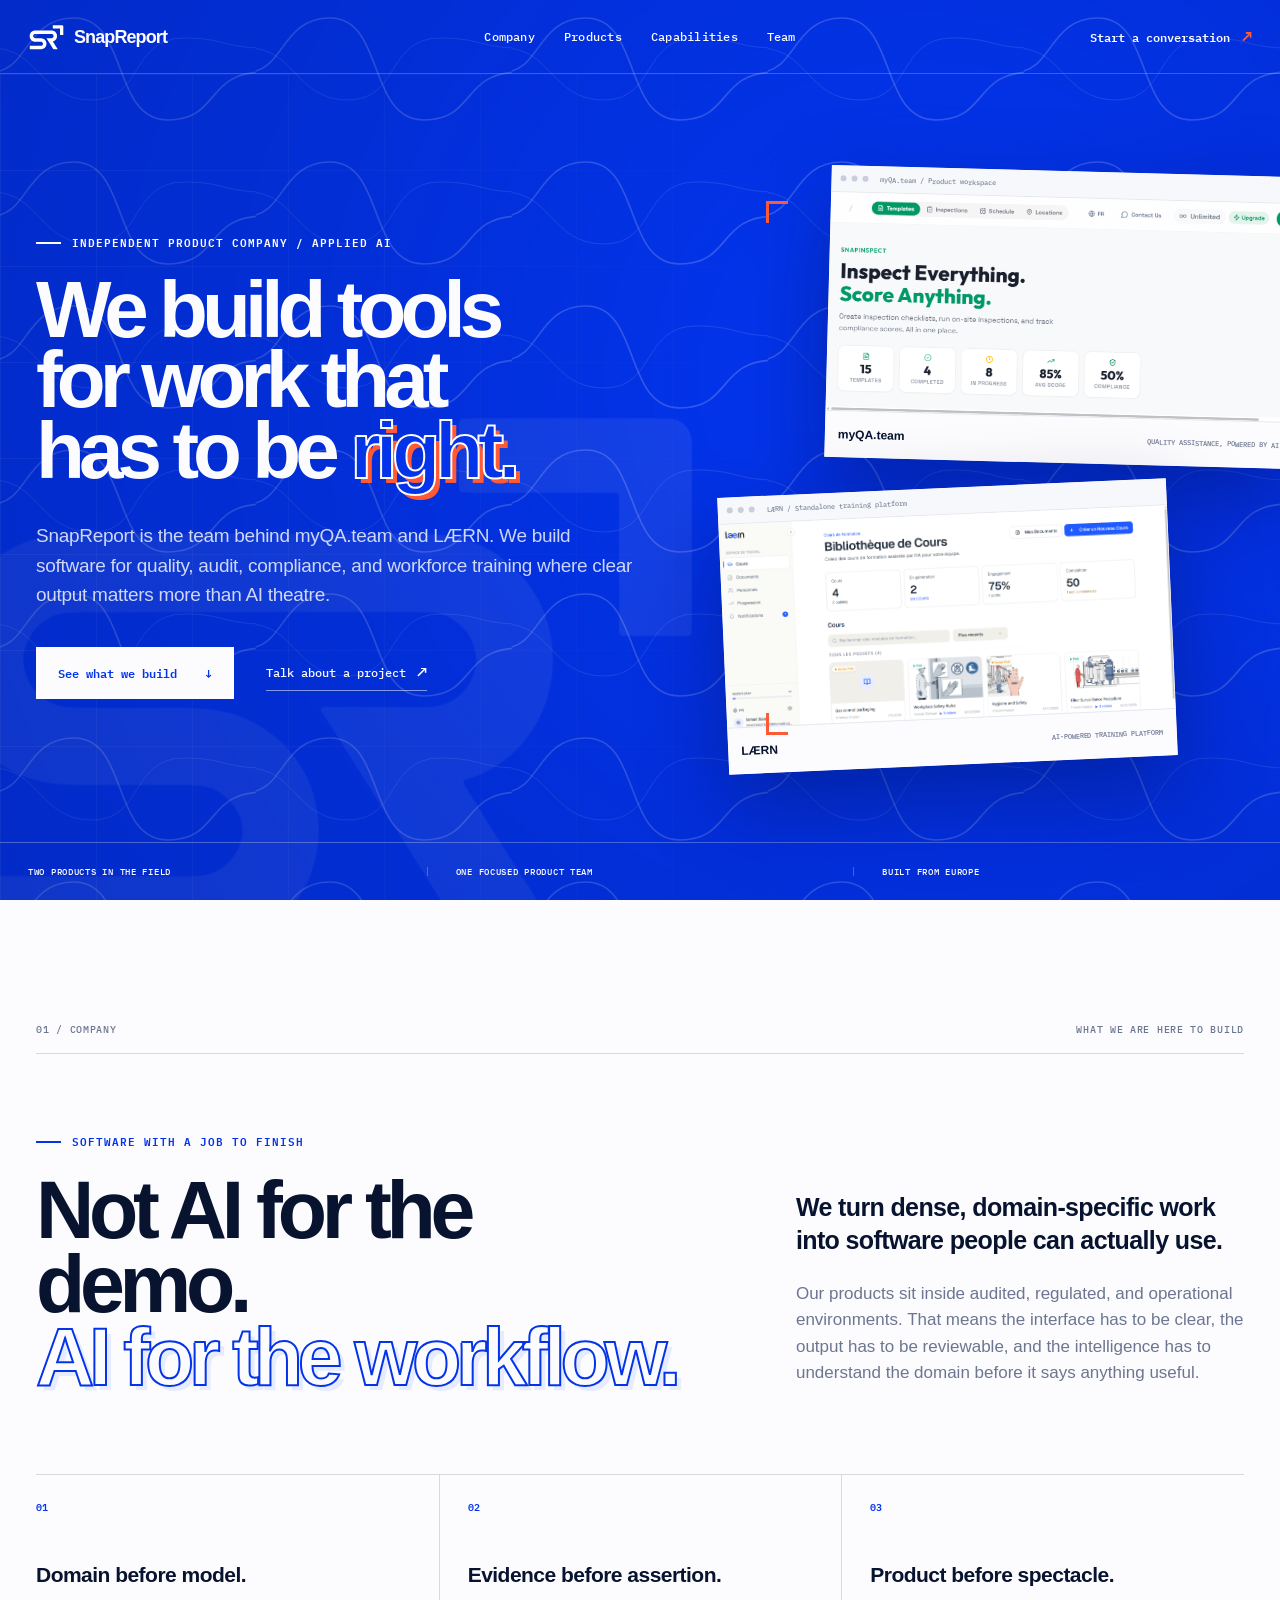
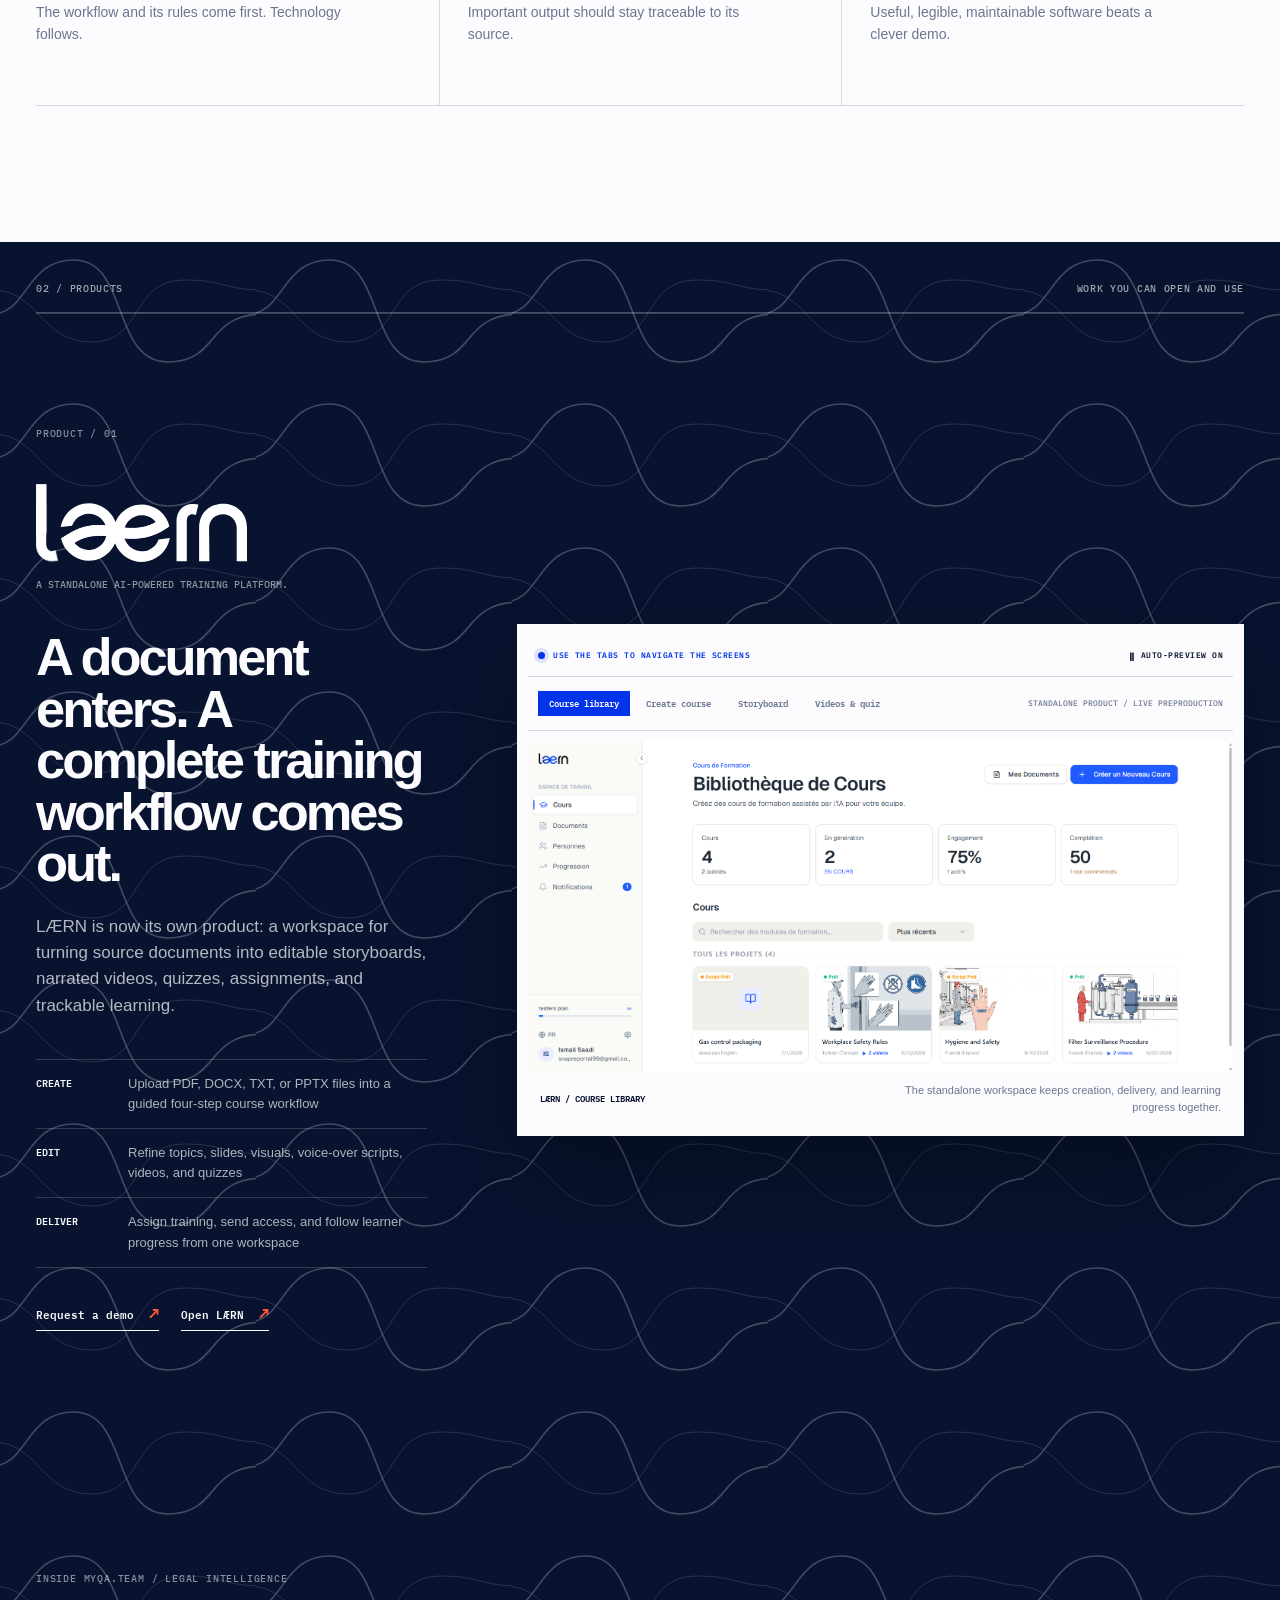
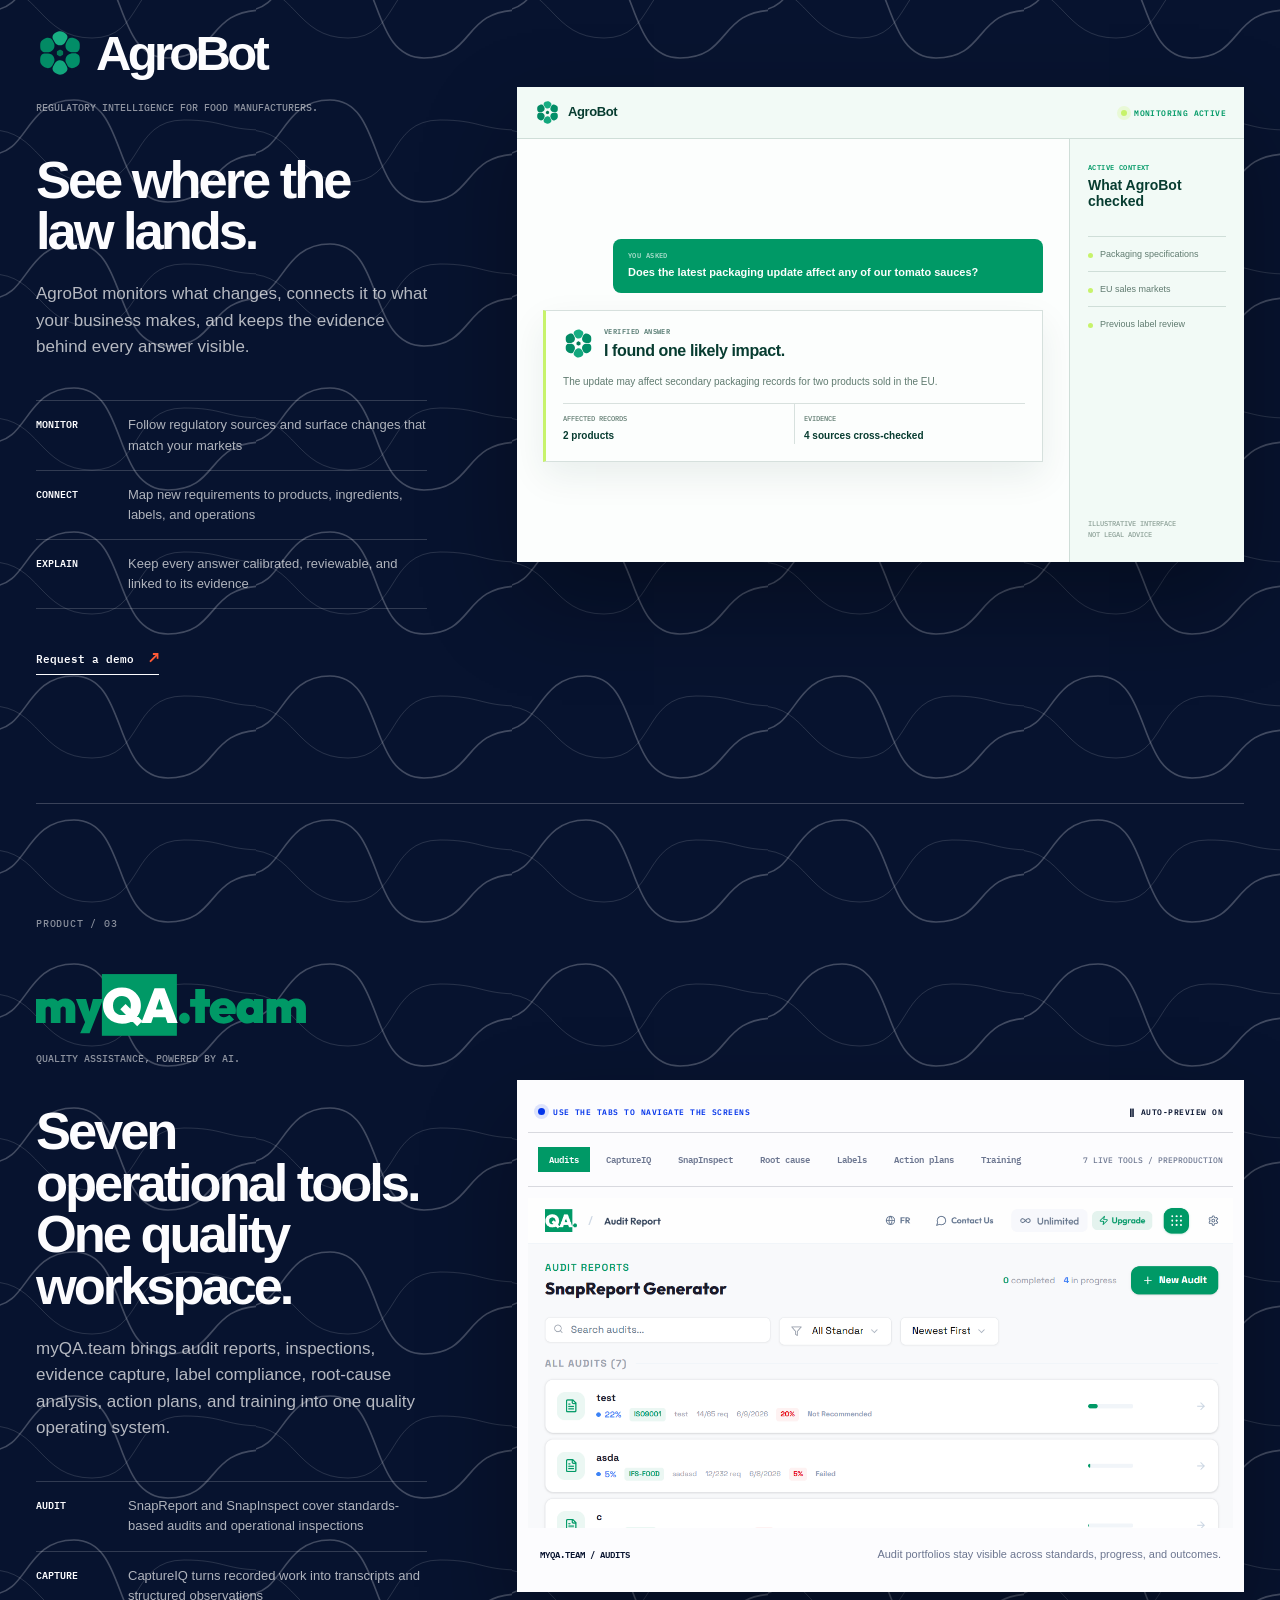
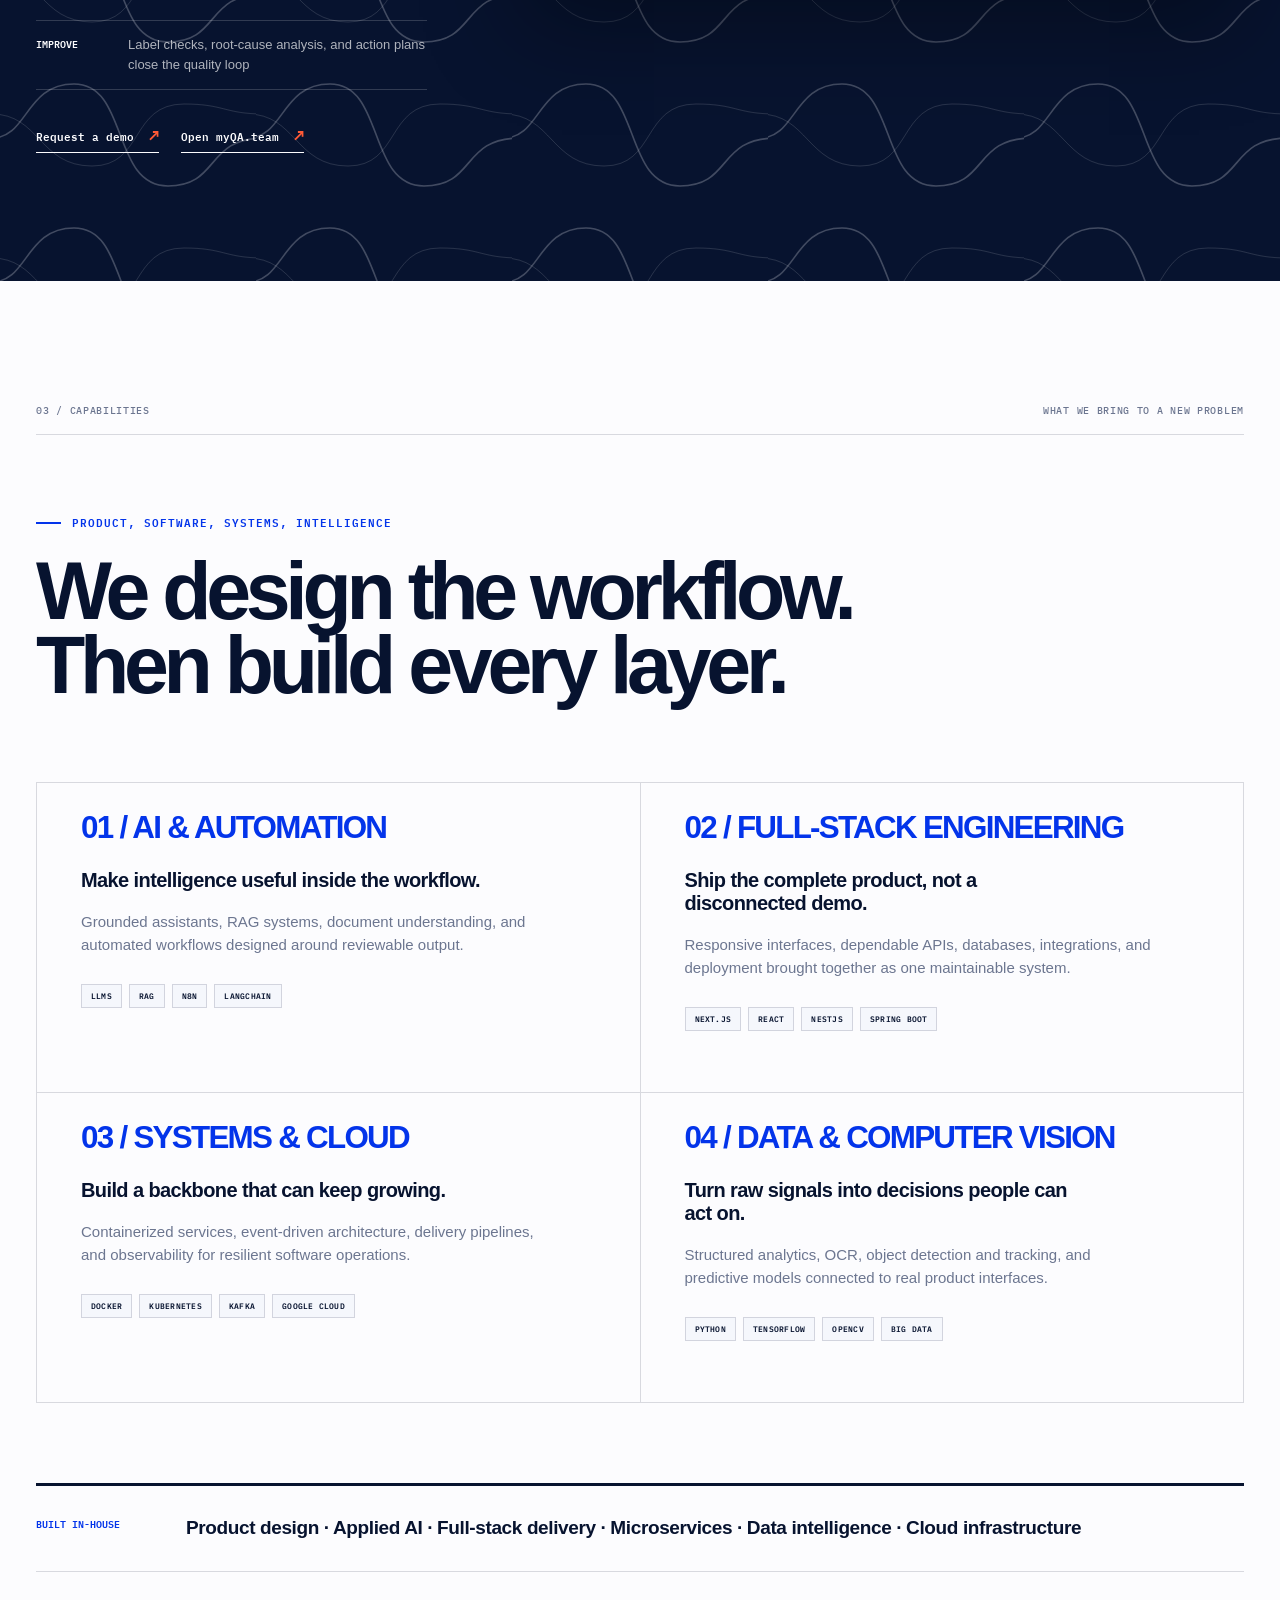
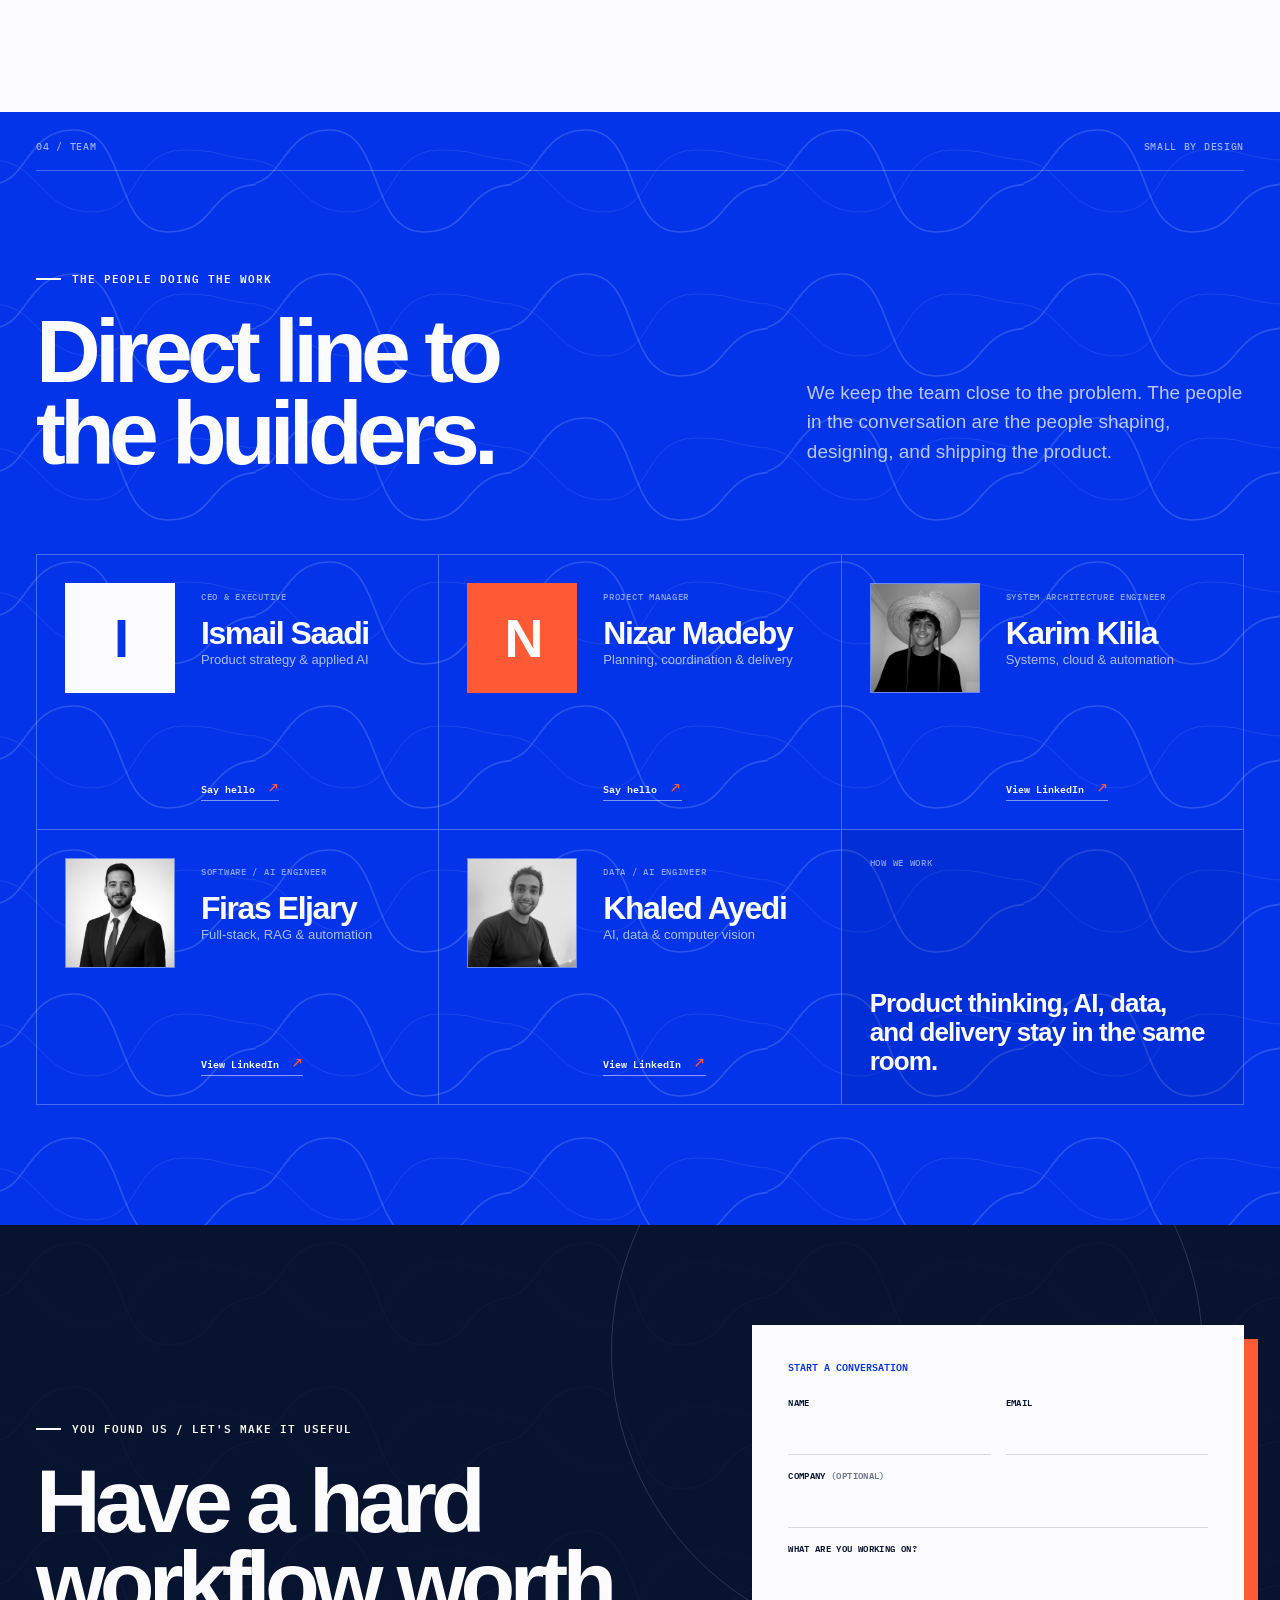
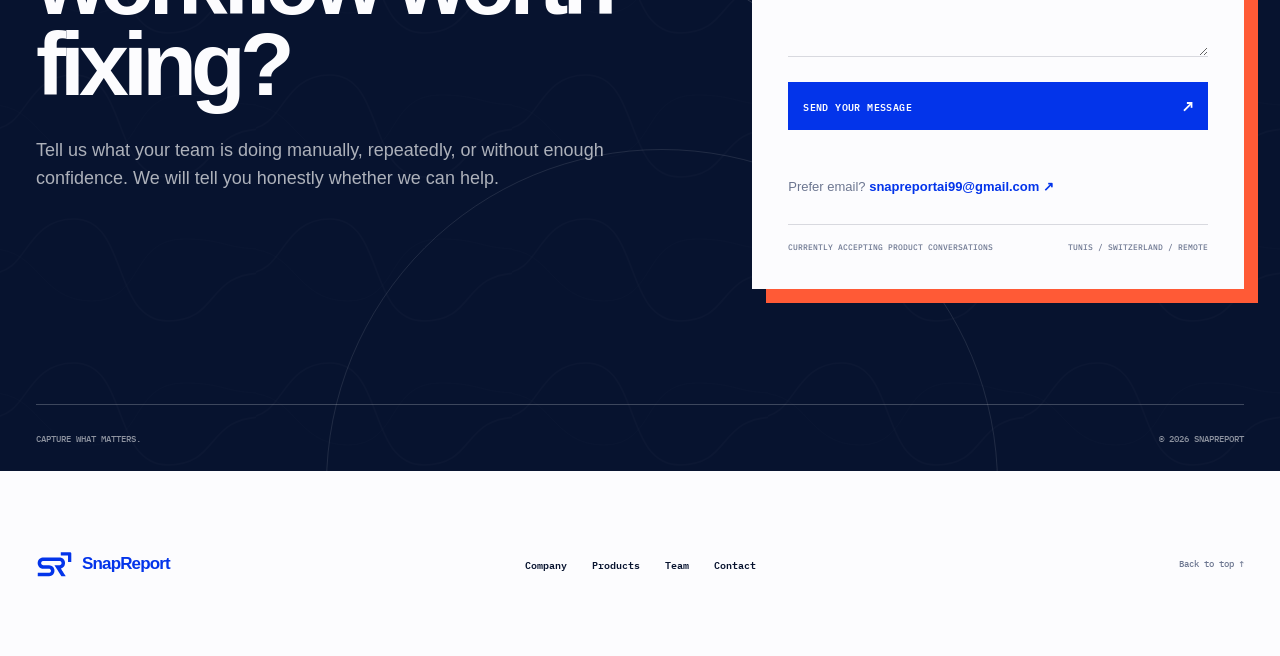
==== index.html @ 8367fa84 "Update AgroBot tagline for clarity on regulatory intelligence focus" ====
<!DOCTYPE html>
<html lang="en">
<head>
  <meta charset="UTF-8">
  <meta name="viewport" content="width=device-width, initial-scale=1.0">
  <meta name="theme-color" content="#0334EA">
  <title>SnapReport | Applied AI products, built for real work</title>
  <meta name="description" content="SnapReport is the product company behind myQA.team and LÆRN. We build applied AI software for quality, audit, compliance, and field training.">
  <link rel="icon" href="assets/snapreport-symbol-blue.svg?v=20260714-2" type="image/svg+xml">
  <link rel="preconnect" href="https://fonts.googleapis.com">
  <link rel="preconnect" href="https://fonts.gstatic.com" crossorigin>
  <link rel="preconnect" href="https://api.fontshare.com">
  <link href="https://fonts.googleapis.com/css2?family=IBM+Plex+Mono:wght@400;500;600&display=swap" rel="stylesheet">
  <link href="https://api.fontshare.com/v2/css?f[]=satoshi@400,500,700,900&display=swap" rel="stylesheet">
  <link rel="stylesheet" href="css/landing.css?v=20260714-3">
</head>
<body>
  <a class="skip-link" href="#main">Skip to content</a>
  <div class="page-progress" id="pageProgress" aria-hidden="true"></div>

  <svg class="svg-defs" aria-hidden="true">
    <defs>
      <filter id="to-snap-blue" color-interpolation-filters="sRGB">
        <feColorMatrix type="matrix" values="0 0 0 0 0.0118 0 0 0 0 0.2039 0 0 0 0 0.9176 0 0 0 1 0"/>
      </filter>
      <filter id="to-ink" color-interpolation-filters="sRGB">
        <feColorMatrix type="matrix" values="0 0 0 0 0.0275 0 0 0 0 0.0745 0 0 0 0 0.1843 0 0 0 1 0"/>
      </filter>
      <filter id="logo-white-transparent" color-interpolation-filters="sRGB">
        <feColorMatrix type="matrix" values="0 0 0 0 1 0 0 0 0 1 0 0 0 0 1 .5 .5 .5 0 -.7"/>
      </filter>
      <filter id="logo-blue-transparent" color-interpolation-filters="sRGB">
        <feColorMatrix type="matrix" values="0 0 0 0 .0118 0 0 0 0 .2039 0 0 0 0 .9176 .5 .5 .5 0 -.7"/>
      </filter>
    </defs>
  </svg>

  <header class="site-header" id="siteHeader">
    <a class="site-brand" href="#home" aria-label="SnapReport home">
      <img class="site-brand__mark" src="assets/snapreport-symbol-blue.svg?v=20260714-2" alt="" aria-hidden="true">
      <span class="site-brand__name">SnapReport</span>
    </a>

    <button class="menu-toggle" id="menuToggle" type="button" aria-controls="siteNav" aria-expanded="false">
      <span>Menu</span><i aria-hidden="true"></i>
    </button>

    <nav class="site-nav" id="siteNav" aria-label="Main navigation">
      <a href="#company">Company</a>
      <a href="#products">Products</a>
      <a href="#capabilities">Capabilities</a>
      <a href="#team">Team</a>
    </nav>

    <a class="header-contact" href="#contact">Start a conversation <span aria-hidden="true">↗</span></a>
  </header>

  <main id="main">
    <section class="hero" id="home">
      <div class="signal-current" aria-hidden="true"></div>
      <svg class="hero-watermark" viewBox="350 260 370 280" aria-hidden="true" focusable="false">
        <use href="Group.svg#compressed"></use>
      </svg>

      <div class="hero-copy">
        <p class="eyebrow eyebrow--reverse" data-reveal>Independent product company / Applied AI</p>
        <h1 data-reveal>We build tools for work that has to be <em>right.</em></h1>
        <p class="hero-lede" data-reveal>SnapReport is the team behind myQA.team and LÆRN. We build software for quality, audit, compliance, and workforce training where clear output matters more than AI theatre.</p>
        <div class="hero-actions" data-reveal>
          <a class="button button--light" href="#products">See what we build <span aria-hidden="true">↓</span></a>
          <a class="text-link" href="#contact">Talk about a project <span aria-hidden="true">↗</span></a>
        </div>
      </div>

      <div class="hero-products" data-reveal aria-label="SnapReport products">
        <figure class="hero-product hero-product--myqa">
          <div class="browser-bar"><span></span><span></span><span></span><small>myQA.team / Product workspace</small></div>
          <img src="assets/products/myqa-snapinspect-live.png" alt="myQA.team SnapInspect dashboard showing inspection templates, progress, scores, and compliance">
          <figcaption><strong>myQA.team</strong><span>Quality assistance, powered by AI</span></figcaption>
        </figure>
        <figure class="hero-product hero-product--laern">
          <div class="browser-bar"><span></span><span></span><span></span><small>LÆRN / Standalone training platform</small></div>
          <img src="assets/products/laern-library-live.png" alt="Standalone LÆRN course library showing AI-assisted training courses and progress indicators">
          <figcaption><strong>LÆRN</strong><span>AI-powered training platform</span></figcaption>
        </figure>
        <div class="capture-frame" aria-hidden="true"><i></i><i></i><i></i><i></i></div>
      </div>

      <div class="hero-foot">
        <span>Two products in the field</span>
        <span>One focused product team</span>
        <span>Built from Europe</span>
      </div>
    </section>

    <section class="company-section" id="company">
      <div class="section-index"><span>01 / Company</span><span>What we are here to build</span></div>
      <div class="company-statement">
        <p class="eyebrow" data-reveal>Software with a job to finish</p>
        <h2 data-reveal>Not AI for the demo.<br><em>AI for the workflow.</em></h2>
      </div>
      <div class="company-detail" data-reveal>
        <p class="company-lead">We turn dense, domain-specific work into software people can actually use.</p>
        <p>Our products sit inside audited, regulated, and operational environments. That means the interface has to be clear, the output has to be reviewable, and the intelligence has to understand the domain before it says anything useful.</p>
      </div>
      <div class="company-principles" data-reveal>
        <article><span>01</span><strong>Domain before model.</strong><p>The workflow and its rules come first. Technology follows.</p></article>
        <article><span>02</span><strong>Evidence before assertion.</strong><p>Important output should stay traceable to its source.</p></article>
        <article><span>03</span><strong>Product before spectacle.</strong><p>Useful, legible, maintainable software beats a clever demo.</p></article>
      </div>
    </section>

    <section class="products-section" id="products">
      <div class="section-index section-index--reverse"><span>02 / Products</span><span>Work you can open and use</span></div>

      <article class="product-case product-case--agrobot" id="agrobot">
        <div class="product-copy">
          <div class="product-number">Inside myQA.team / Legal intelligence</div>
          <div class="product-logo product-logo--agrobot" role="img" aria-label="AgroBot"><img src="assets/agrobot.svg?v=20260714-1" alt="" aria-hidden="true"><span>AgroBot</span></div>
          <p class="product-tagline">Regulatory intelligence for food manufacturers.</p>
          <h2>See where the law lands.</h2>
          <p class="product-description">AgroBot monitors what changes, connects it to what your business makes, and keeps the evidence behind every answer visible.</p>
          <ul class="product-facts">
            <li><span>Monitor</span>Follow regulatory sources and surface changes that match your markets</li>
            <li><span>Connect</span>Map new requirements to products, ingredients, labels, and operations</li>
            <li><span>Explain</span>Keep every answer calibrated, reviewable, and linked to its evidence</li>
          </ul>
          <a class="case-link case-link--demo" href="#contact" data-demo-product="AgroBot">Request a demo <span aria-hidden="true">↗</span></a>
        </div>

        <div class="product-gallery product-gallery--agrobot" data-reveal aria-label="AgroBot legal intelligence preview">
          <div class="agrobot-preview">
            <div class="agrobot-preview__bar"><span><img src="assets/agrobot.svg?v=20260714-1" alt="" aria-hidden="true">AgroBot</span><small><i aria-hidden="true"></i>Monitoring active</small></div>
            <div class="agrobot-preview__body">
              <div class="agrobot-preview__main">
                <div class="agrobot-preview__question"><span>You asked</span><strong>Does the latest packaging update affect any of our tomato sauces?</strong></div>
                <article class="agrobot-preview__answer">
                  <div><img src="assets/agrobot.svg?v=20260714-1" alt="" aria-hidden="true"><p><span>Verified answer</span><strong>I found one likely impact.</strong></p></div>
                  <p>The update may affect secondary packaging records for two products sold in the EU.</p>
                  <dl><div><dt>Affected records</dt><dd>2 products</dd></div><div><dt>Evidence</dt><dd>4 sources cross-checked</dd></div></dl>
                </article>
              </div>
              <aside class="agrobot-preview__context"><span>Active context</span><strong>What AgroBot checked</strong><ul><li>Packaging specifications</li><li>EU sales markets</li><li>Previous label review</li></ul><small>Illustrative interface<br>Not legal advice</small></aside>
            </div>
          </div>
        </div>
      </article>

      <article class="product-case product-case--myqa">
        <div class="product-copy">
          <div class="product-number">Product / 03</div>
          <img class="product-logo product-logo--myqa" src="logos/myqateam/logo-full.svg" alt="myQA.team">
          <p class="product-tagline">Quality assistance, powered by AI.</p>
          <h2>Seven operational tools. One quality workspace.</h2>
          <p class="product-description">myQA.team brings audit reports, inspections, evidence capture, label compliance, root-cause analysis, action plans, and training into one quality operating system.</p>
          <ul class="product-facts">
            <li><span>Audit</span>SnapReport and SnapInspect cover standards-based audits and operational inspections</li>
            <li><span>Capture</span>CaptureIQ turns recorded work into transcripts and structured observations</li>
            <li><span>Improve</span>Label checks, root-cause analysis, and action plans close the quality loop</li>
          </ul>
          <div class="case-actions"><a class="case-link case-link--demo" href="#contact" data-demo-product="myQA.team">Request a demo <span aria-hidden="true">↗</span></a><a class="case-link" href="https://myqateam.ai" target="_blank" rel="noreferrer">Open myQA.team <span aria-hidden="true">↗</span></a></div>
        </div>

        <div class="product-gallery" data-gallery="myqa" data-reveal>
          <div class="gallery-cue"><span title="Select any tab below to navigate between product screens."><i aria-hidden="true"></i>Use the tabs to navigate the screens</span><button class="gallery-autoplay" type="button" aria-pressed="true"><span aria-hidden="true">Ⅱ</span> Auto-preview on</button></div>
          <div class="gallery-toolbar">
            <div role="tablist" aria-label="myQA.team product screens">
              <button type="button" class="is-active" role="tab" aria-selected="true" data-screen="myqa-audits-live.png" data-alt="myQA.team SnapReport dashboard listing standards-based audits, completion, and outcomes">Audits</button>
              <button type="button" role="tab" aria-selected="false" data-screen="myqa-captureiq-live.png" data-alt="myQA.team CaptureIQ dashboard showing recorded sessions and extracted observations">CaptureIQ</button>
              <button type="button" role="tab" aria-selected="false" data-screen="myqa-snapinspect-live.png" data-alt="myQA.team SnapInspect dashboard showing inspection templates, progress, scores, and compliance">SnapInspect</button>
              <button type="button" role="tab" aria-selected="false" data-screen="myqa-corrective-live.png" data-alt="myQA.team corrective-action interface showing a completed root-cause analysis and immediate correction">Root cause</button>
              <button type="button" role="tab" aria-selected="false" data-screen="myqa-label-validator-live.png" data-alt="myQA.team Label Validator showing packaging evidence and regulatory compliance results">Labels</button>
              <button type="button" role="tab" aria-selected="false" data-screen="myqa-action-plan-live.png" data-alt="myQA.team action-plan dashboard showing open items, overdue actions, owners, and closures">Action plans</button>
              <button type="button" role="tab" aria-selected="false" data-screen="myqa-training-live.png" data-alt="myQA.team training dashboard showing courses, generation status, engagement, and completion">Training</button>
            </div>
            <span>7 LIVE TOOLS / PREPRODUCTION</span>
          </div>
          <figure>
            <img src="assets/products/myqa-audits-live.png" alt="myQA.team SnapReport dashboard listing standards-based audits, completion, and outcomes">
            <figcaption><span>myQA.team / Audits</span><span>Audit portfolios stay visible across standards, progress, and outcomes.</span></figcaption>
          </figure>
        </div>
      </article>

      <article class="product-case product-case--laern">
        <div class="product-copy">
          <div class="product-number">Product / 01</div>
          <img class="product-logo product-logo--laern" src="logos/laern/laern logo white.svg" alt="LÆRN">
          <p class="product-tagline">A standalone AI-powered training platform.</p>
          <h2>A document enters. A complete training workflow comes out.</h2>
          <p class="product-description">LÆRN is now its own product: a workspace for turning source documents into editable storyboards, narrated videos, quizzes, assignments, and trackable learning.</p>
          <ul class="product-facts">
            <li><span>Create</span>Upload PDF, DOCX, TXT, or PPTX files into a guided four-step course workflow</li>
            <li><span>Edit</span>Refine topics, slides, visuals, voice-over scripts, videos, and quizzes</li>
            <li><span>Deliver</span>Assign training, send access, and follow learner progress from one workspace</li>
          </ul>
          <div class="case-actions"><a class="case-link case-link--demo" href="#contact" data-demo-product="LÆRN">Request a demo <span aria-hidden="true">↗</span></a><a class="case-link" href="https://laern.eu" target="_blank" rel="noreferrer">Open LÆRN <span aria-hidden="true">↗</span></a></div>
        </div>

        <div class="product-gallery" data-gallery="laern" data-reveal>
          <div class="gallery-cue"><span title="Select any tab below to navigate between product screens."><i aria-hidden="true"></i>Use the tabs to navigate the screens</span><button class="gallery-autoplay" type="button" aria-pressed="true"><span aria-hidden="true">Ⅱ</span> Auto-preview on</button></div>
          <div class="gallery-toolbar">
            <div role="tablist" aria-label="LÆRN product screens">
              <button type="button" class="is-active" role="tab" aria-selected="true" data-screen="laern-library-live.png" data-alt="Standalone LÆRN course library with courses, generation status, engagement, and completion indicators">Course library</button>
              <button type="button" role="tab" aria-selected="false" data-screen="laern-create-live.png" data-alt="Standalone LÆRN new-course screen for uploading PDF, DOCX, TXT, or PPTX source documents">Create course</button>
              <button type="button" role="tab" aria-selected="false" data-screen="laern-storyboard-live.png" data-alt="Standalone LÆRN storyboard editor with slide list, editable visual, and voice-over script">Storyboard</button>
              <button type="button" role="tab" aria-selected="false" data-screen="laern-preview-live.png" data-alt="Standalone LÆRN course preview with generated training videos and quizzes">Videos &amp; quiz</button>
            </div>
            <span>STANDALONE PRODUCT / LIVE PREPRODUCTION</span>
          </div>
          <figure>
            <img src="assets/products/laern-library-live.png" alt="Standalone LÆRN course library with courses, generation status, engagement, and completion indicators">
            <figcaption><span>LÆRN / Course library</span><span>The standalone workspace keeps creation, delivery, and learning progress together.</span></figcaption>
          </figure>
        </div>
      </article>
    </section>

    <section class="capabilities-section" id="capabilities">
      <div class="section-index"><span>03 / Capabilities</span><span>What we bring to a new problem</span></div>
      <div class="capabilities-heading">
        <p class="eyebrow" data-reveal>Product, software, systems, intelligence</p>
        <h2 data-reveal>We design the workflow.<br>Then build every layer.</h2>
      </div>
      <div class="capability-grid">
        <article data-reveal>
          <span>01 / AI &amp; automation</span>
          <h3>Make intelligence useful inside the workflow.</h3>
          <p>Grounded assistants, RAG systems, document understanding, and automated workflows designed around reviewable output.</p>
          <ul class="capability-stack" aria-label="AI and automation technologies"><li>LLMs</li><li>RAG</li><li>n8n</li><li>LangChain</li></ul>
        </article>
        <article data-reveal>
          <span>02 / Full-stack engineering</span>
          <h3>Ship the complete product, not a disconnected demo.</h3>
          <p>Responsive interfaces, dependable APIs, databases, integrations, and deployment brought together as one maintainable system.</p>
          <ul class="capability-stack" aria-label="Full-stack technologies"><li>Next.js</li><li>React</li><li>NestJS</li><li>Spring Boot</li></ul>
        </article>
        <article data-reveal>
          <span>03 / Systems &amp; cloud</span>
          <h3>Build a backbone that can keep growing.</h3>
          <p>Containerized services, event-driven architecture, delivery pipelines, and observability for resilient software operations.</p>
          <ul class="capability-stack" aria-label="Systems and cloud technologies"><li>Docker</li><li>Kubernetes</li><li>Kafka</li><li>Google Cloud</li></ul>
        </article>
        <article data-reveal>
          <span>04 / Data &amp; computer vision</span>
          <h3>Turn raw signals into decisions people can act on.</h3>
          <p>Structured analytics, OCR, object detection and tracking, and predictive models connected to real product interfaces.</p>
          <ul class="capability-stack" aria-label="Data and computer vision technologies"><li>Python</li><li>TensorFlow</li><li>OpenCV</li><li>Big data</li></ul>
        </article>
      </div>
      <div class="capabilities-foot" data-reveal>
        <span>Built in-house</span>
        <p>Product design · Applied AI · Full-stack delivery · Microservices · Data intelligence · Cloud infrastructure</p>
      </div>
    </section>

    <section class="team-section" id="team">
      <div class="signal-current signal-current--team" aria-hidden="true"></div>
      <div class="section-index section-index--reverse"><span>04 / Team</span><span>Small by design</span></div>
      <div class="team-heading">
        <div><p class="eyebrow eyebrow--reverse" data-reveal>The people doing the work</p><h2 data-reveal>Direct line to<br>the builders.</h2></div>
        <p data-reveal>We keep the team close to the problem. The people in the conversation are the people shaping, designing, and shipping the product.</p>
      </div>
      <div class="team-grid">
        <article data-reveal>
          <div class="team-monogram">I</div>
          <div><span>CEO &amp; Executive</span><h3>Ismail Saadi</h3><p>Product strategy &amp; applied AI</p></div>
          <a href="mailto:snapreportai99@gmail.com?subject=Hello%20Ismail">Say hello <span aria-hidden="true">↗</span></a>
        </article>
        <article data-reveal>
          <div class="team-monogram team-monogram--orange">N</div>
          <div><span>Project Manager</span><h3>Nizar Madeby</h3><p>Planning, coordination &amp; delivery</p></div>
          <a href="mailto:snapreportai99@gmail.com?subject=Hello%20Nizar">Say hello <span aria-hidden="true">↗</span></a>
        </article>
        <article data-reveal>
          <img class="team-photo" src="assets/team/karim-klila.png" alt="Karim Klila" loading="lazy">
          <div><span>System Architecture Engineer</span><h3>Karim Klila</h3><p>Systems, cloud &amp; automation</p></div>
          <a href="https://www.linkedin.com/in/karim-klila-429713201/" target="_blank" rel="noreferrer">View LinkedIn <span aria-hidden="true">↗</span></a>
        </article>
        <article data-reveal>
          <img class="team-photo" src="assets/team/firas-eljary.png" alt="Firas Eljary" loading="lazy">
          <div><span>Software / AI Engineer</span><h3>Firas Eljary</h3><p>Full-stack, RAG &amp; automation</p></div>
          <a href="https://www.linkedin.com/in/firasjery/" target="_blank" rel="noreferrer">View LinkedIn <span aria-hidden="true">↗</span></a>
        </article>
        <article data-reveal>
          <img class="team-photo" src="assets/team/khaled-ayedi.png" alt="Khaled Ayedi" loading="lazy">
          <div><span>Data / AI Engineer</span><h3>Khaled Ayedi</h3><p>AI, data &amp; computer vision</p></div>
          <a href="https://www.linkedin.com/in/khaled-ayedi-2900181b6/" target="_blank" rel="noreferrer">View LinkedIn <span aria-hidden="true">↗</span></a>
        </article>
        <div class="team-note" data-reveal>
          <span>How we work</span>
          <p>Product thinking, AI, data, and delivery stay in the same room.</p>
        </div>
      </div>
    </section>

    <section class="contact-section" id="contact">
      <div class="signal-current signal-current--contact" aria-hidden="true"></div>
      <div class="contact-copy">
        <p class="eyebrow eyebrow--reverse" data-reveal>You found us / Let's make it useful</p>
        <h2 data-reveal>Have a hard workflow worth fixing?</h2>
        <p data-reveal>Tell us what your team is doing manually, repeatedly, or without enough confidence. We will tell you honestly whether we can help.</p>
      </div>
      <div class="contact-card" data-reveal>
        <span class="contact-card__eyebrow">Start a conversation</span>
        <form class="contact-form" id="contactForm">
          <div class="contact-form__row">
            <label>Name<input type="text" name="name" autocomplete="name" required></label>
            <label>Email<input type="email" name="email" autocomplete="email" required></label>
          </div>
          <label>Company <span>(optional)</span><input type="text" name="company" autocomplete="organization"></label>
          <label>What are you working on?<textarea name="message" rows="4" required></textarea></label>
          <button class="contact-form__submit" type="submit">Send your message <span aria-hidden="true">↗</span></button>
          <p class="contact-form__status" aria-live="polite"></p>
        </form>
        <p class="contact-email">Prefer email? <a href="mailto:snapreportai99@gmail.com">snapreportai99@gmail.com <span aria-hidden="true">↗</span></a></p>
        <div class="contact-card__meta"><span>Currently accepting product conversations</span><span>Tunis / Switzerland / Remote</span></div>
      </div>
      <footer class="contact-footer"><span>Capture what matters.</span><span>© 2026 SnapReport</span></footer>
    </section>
  </main>

  <footer class="site-footer">
    <a class="footer-brand" href="#home" aria-label="SnapReport home">
      <img class="site-brand__mark" src="assets/snapreport-symbol-blue.svg?v=20260714-2" alt="" aria-hidden="true">
      <span class="site-brand__name">SnapReport</span>
    </a>
    <nav aria-label="Footer navigation"><a href="#company">Company</a><a href="#products">Products</a><a href="#team">Team</a><a href="#contact">Contact</a></nav>
    <div><a href="#home">Back to top ↑</a></div>
  </footer>

  <script src="js/landing.js?v=20260714-2"></script>
</body>
</html>
---- css/landing.css ----
/* SnapReport company landing, independent from the identity standards page */
:root {
  --blue: #0334ea;
  --blue-deep: #0228bc;
  --ink: #07132f;
  --white: #fcfcfe;
  --mist: #e6ebff;
  --orange: #ff5a36;
  --green: #009966;
  --muted: #6c7690;
  --line: rgba(7, 19, 47, 0.15);
  --surface: #f5f7fc;
  --satoshi: "Satoshi", "Arial", sans-serif;
  --mono: "IBM Plex Mono", monospace;
  --page: min(1380px, calc(100vw - 72px));
  --ease: cubic-bezier(0.2, 0.75, 0.25, 1);
}

* { box-sizing: border-box; }

html {
  scroll-behavior: smooth;
  scroll-padding-top: 88px;
}

body {
  margin: 0;
  overflow-x: hidden;
  color: var(--ink);
  background: var(--white);
  font-family: var(--satoshi);
  font-size: 16px;
  line-height: 1.55;
  -webkit-font-smoothing: antialiased;
}

body.menu-open { overflow: hidden; }

::selection { color: var(--white); background: var(--orange); }

img, svg { display: block; max-width: 100%; }

a { color: inherit; text-decoration: none; }

button, a { -webkit-tap-highlight-color: transparent; }

button, input { font: inherit; }

button { color: inherit; }

:focus-visible { outline: 3px solid var(--orange); outline-offset: 4px; }

.skip-link {
  position: fixed;
  z-index: 1000;
  top: 12px;
  left: 12px;
  padding: 12px 16px;
  color: var(--white);
  background: var(--ink);
  font: 600 12px/1 var(--mono);
  transform: translateY(-150%);
  transition: transform 160ms ease;
}

.skip-link:focus { transform: translateY(0); }

.svg-defs {
  position: absolute;
  width: 0;
  height: 0;
  overflow: hidden;
}

.page-progress {
  position: fixed;
  z-index: 1001;
  top: 0;
  left: 0;
  width: 100%;
  height: 3px;
  pointer-events: none;
  background: var(--orange);
  transform: scaleX(0);
  transform-origin: 0 50%;
}

.site-header {
  position: fixed;
  z-index: 100;
  top: 0;
  left: 0;
  right: 0;
  height: 74px;
  display: grid;
  grid-template-columns: 1fr auto 1fr;
  align-items: center;
  padding: 0 28px;
  color: var(--white);
  border-bottom: 1px solid rgba(255, 255, 255, 0.22);
  transition: color 250ms ease, background 250ms ease, box-shadow 250ms ease, border-color 250ms ease;
}

.site-header.is-scrolled,
.site-header.menu-visible {
  color: var(--ink);
  background: rgba(252, 252, 254, 0.95);
  border-color: var(--line);
  box-shadow: 0 14px 36px rgba(7, 19, 47, 0.08);
  backdrop-filter: blur(16px);
}

.site-brand {
  width: max-content;
  display: inline-flex;
  align-items: center;
  gap: 9px;
}

.site-brand__mark { width: 37px; height: 28px; flex: 0 0 auto; object-fit: contain; filter: brightness(0) invert(1); }
.site-brand__name { font-size: 18px; font-weight: 900; line-height: 1; letter-spacing: -.05em; }
.site-header.is-scrolled .site-brand__mark,
.site-header.menu-visible .site-brand__mark,
.footer-brand .site-brand__mark { filter: none; }

.site-nav {
  display: flex;
  align-items: center;
  gap: 29px;
  font: 500 12px/1 var(--mono);
  letter-spacing: 0.02em;
}

.site-nav a,
.header-contact { transition: opacity 160ms ease; }
.site-nav a:hover,
.header-contact:hover { opacity: 0.58; }

.header-contact {
  justify-self: end;
  display: inline-flex;
  align-items: center;
  gap: 12px;
  font: 600 12px/1 var(--mono);
}

.header-contact span,
.site-footer a span { color: var(--orange); font-size: 17px; }

.menu-toggle {
  display: none;
  justify-self: end;
  align-items: center;
  gap: 12px;
  padding: 0;
  border: 0;
  background: transparent;
  font: 600 11px/1 var(--mono);
  text-transform: uppercase;
}

.menu-toggle i,
.menu-toggle i::before {
  display: block;
  width: 21px;
  height: 2px;
  content: "";
  background: currentColor;
  transition: transform 180ms ease;
}

.menu-toggle i::before { transform: translateY(6px); }
.menu-toggle[aria-expanded="true"] i { transform: translateY(3px) rotate(45deg); }
.menu-toggle[aria-expanded="true"] i::before { transform: rotate(-90deg); }

.hero {
  position: relative;
  min-height: 900px;
  height: 100svh;
  overflow: hidden;
  display: grid;
  grid-template-rows: 1fr auto;
  color: var(--white);
  background: var(--blue);
}

.signal-current {
  position: absolute;
  inset: 0;
  pointer-events: none;
  background-image: url("../assets/snapreport-signal-pattern.svg");
  background-size: 256px 144px;
  opacity: .82;
  animation: signal-current 24s linear infinite;
}

@keyframes signal-current { to { background-position: 256px 0; } }

.hero::before {
  position: absolute;
  inset: 74px 0 0;
  content: "";
  pointer-events: none;
  background-image: linear-gradient(rgba(255,255,255,.08) 1px, transparent 1px), linear-gradient(90deg, rgba(255,255,255,.08) 1px, transparent 1px);
  background-size: 96px 96px;
  mask-image: linear-gradient(to right, rgba(0,0,0,.85), transparent 67%);
}

.hero::after {
  position: absolute;
  z-index: 1;
  inset: 0;
  content: "";
  pointer-events: none;
  background: radial-gradient(circle at 72% 42%, transparent 0, transparent 17%, rgba(0, 22, 125, 0.18) 58%, rgba(0, 18, 101, 0.26) 100%);
}

.hero-watermark {
  position: absolute;
  z-index: 1;
  left: -7vw;
  bottom: -10%;
  width: clamp(520px, 64vw, 1100px);
  height: auto;
  overflow: visible;
  pointer-events: none;
  opacity: .075;
  user-select: none;
}

.hero-watermark use { filter: brightness(0) invert(1); }

.hero-copy {
  position: relative;
  z-index: 4;
  align-self: center;
  width: min(700px, 47vw);
  margin-left: max(36px, calc((100vw - 1380px) / 2));
  padding-top: 92px;
}

.eyebrow {
  margin: 0 0 26px;
  color: var(--blue);
  font: 600 11px/1.3 var(--mono);
  letter-spacing: .09em;
  text-transform: uppercase;
}

.eyebrow::before {
  display: inline-block;
  width: 25px;
  height: 2px;
  margin-right: 11px;
  content: "";
  vertical-align: 3px;
  background: currentColor;
}

.eyebrow--reverse { color: var(--white); }

.hero h1 {
  max-width: 720px;
  margin: 0;
  font-size: clamp(60px, 6.25vw, 108px);
  font-weight: 900;
  line-height: .88;
  letter-spacing: -.074em;
  text-wrap: balance;
}

.hero h1 em,
.company-statement h2 em {
  position: relative;
  color: var(--blue);
  font-style: normal;
  -webkit-text-stroke: 2px var(--white);
  text-shadow: 5px 5px 0 var(--orange);
}

.hero-lede {
  max-width: 635px;
  margin: 35px 0 0;
  color: rgba(255,255,255,.8);
  font-size: 19px;
  line-height: 1.55;
  letter-spacing: -.015em;
}

.hero-actions {
  display: flex;
  align-items: center;
  gap: 32px;
  margin-top: 38px;
}

.button {
  min-height: 52px;
  display: inline-flex;
  align-items: center;
  justify-content: center;
  gap: 28px;
  padding: 0 22px;
  font: 600 12px/1 var(--mono);
  transition: color 180ms ease, background 180ms ease, transform 180ms ease;
}

.button:hover { transform: translateY(-3px); }
.button--light { color: var(--blue); background: var(--white); }
.button--light:hover { color: var(--white); background: var(--orange); }

.text-link {
  display: inline-flex;
  gap: 11px;
  align-items: center;
  padding: 9px 0;
  border-bottom: 1px solid rgba(255,255,255,.5);
  font: 500 12px/1 var(--mono);
}

.text-link span { font-size: 17px; }

.hero-products {
  position: absolute;
  z-index: 3;
  top: 19%;
  right: -4.5vw;
  width: min(48vw, 830px);
  height: 66%;
}

.hero-product {
  position: absolute;
  margin: 0;
  overflow: hidden;
  color: var(--ink);
  background: var(--white);
  box-shadow: 0 32px 85px rgba(0, 14, 83, .42);
}

.hero-product img {
  width: 100%;
  height: 100%;
  object-fit: cover;
  object-position: top left;
}

.hero-product--myqa {
  z-index: 2;
  top: 0;
  right: 7%;
  width: 76%;
  aspect-ratio: 1.6;
  transform: rotate(1.5deg);
}

.hero-product--laern {
  z-index: 3;
  left: 0;
  bottom: 0;
  width: 73%;
  aspect-ratio: 1.62;
  transform: rotate(-2.5deg);
}

.browser-bar {
  height: 27px;
  display: flex;
  align-items: center;
  gap: 5px;
  padding: 0 9px;
  border-bottom: 1px solid #e5e8ef;
  background: #f7f8fb;
}

.browser-bar span {
  width: 6px;
  height: 6px;
  border-radius: 50%;
  background: #c9cfda;
}

.browser-bar small {
  margin-left: 7px;
  color: #7f899e;
  font: 500 7px/1 var(--mono);
}

.hero-product > img { height: calc(100% - 74px); }

.hero-product figcaption {
  position: absolute;
  left: 0;
  right: 0;
  bottom: 0;
  min-height: 47px;
  display: flex;
  align-items: center;
  justify-content: space-between;
  padding: 0 13px;
  border-top: 1px solid #e5e8ef;
  background: var(--white);
}

.hero-product figcaption strong { font-size: 12px; }
.hero-product figcaption span { color: var(--muted); font: 500 7px/1 var(--mono); text-transform: uppercase; }

.capture-frame {
  position: absolute;
  z-index: 5;
  inset: 5% 1% 5% 7%;
  pointer-events: none;
}

.capture-frame i {
  position: absolute;
  width: 22px;
  height: 22px;
  border-color: var(--orange);
  border-style: solid;
}

.capture-frame i:nth-child(1) { top: 0; left: 0; border-width: 3px 0 0 3px; }
.capture-frame i:nth-child(2) { top: 0; right: 0; border-width: 3px 3px 0 0; }
.capture-frame i:nth-child(3) { right: 0; bottom: 0; border-width: 0 3px 3px 0; }
.capture-frame i:nth-child(4) { bottom: 0; left: 0; border-width: 0 0 3px 3px; }

.hero-foot {
  position: relative;
  z-index: 4;
  height: 58px;
  display: grid;
  grid-template-columns: repeat(3, 1fr);
  align-items: center;
  border-top: 1px solid rgba(255,255,255,.25);
  font: 500 9px/1 var(--mono);
  letter-spacing: .08em;
  text-transform: uppercase;
}

.hero-foot span { padding-left: 28px; }
.hero-foot span + span { border-left: 1px solid rgba(255,255,255,.25); }

.section-index {
  grid-column: 1 / -1;
  display: flex;
  justify-content: space-between;
  padding-bottom: 18px;
  border-bottom: 1px solid var(--line);
  color: var(--muted);
  font: 500 10px/1 var(--mono);
  letter-spacing: .07em;
  text-transform: uppercase;
}

.section-index--reverse {
  color: rgba(255,255,255,.62);
  border-color: rgba(255,255,255,.25);
}

.company-section {
  width: var(--page);
  display: grid;
  grid-template-columns: minmax(0, 1.18fr) minmax(320px, .82fr);
  gap: 80px 9vw;
  margin: 0 auto;
  padding: 125px 0 136px;
}

.company-statement h2,
.capabilities-heading h2,
.team-heading h2,
.contact-copy h2 {
  margin: 0;
  font-size: clamp(54px, 6.3vw, 104px);
  font-weight: 900;
  line-height: .91;
  letter-spacing: -.065em;
}

.company-statement h2 em {
  color: var(--white);
  -webkit-text-stroke-color: var(--blue);
  text-shadow: 5px 5px 0 var(--mist);
}

.company-detail {
  align-self: end;
  max-width: 570px;
  padding-bottom: 8px;
}

.company-detail p { margin: 0; color: var(--muted); font-size: 17px; }
.company-detail .company-lead { margin-bottom: 25px; color: var(--ink); font-size: 25px; font-weight: 700; line-height: 1.3; letter-spacing: -.025em; }

.company-principles {
  grid-column: 1 / -1;
  display: grid;
  grid-template-columns: repeat(3, 1fr);
  border-top: 1px solid var(--line);
  border-bottom: 1px solid var(--line);
}

.company-principles article { min-height: 230px; padding: 26px 28px 30px 0; }
.company-principles article + article { padding-left: 28px; border-left: 1px solid var(--line); }
.company-principles span { display: block; margin-bottom: 48px; color: var(--blue); font: 600 10px/1 var(--mono); }
.company-principles strong { display: block; margin-bottom: 10px; font-size: 21px; letter-spacing: -.025em; }
.company-principles p { max-width: 310px; margin: 0; color: var(--muted); font-size: 14px; }

.products-section {
  overflow: hidden;
  display: flex;
  flex-direction: column;
  padding: 28px 0 0;
  color: var(--white);
  background-color: var(--ink);
  background-image: url("../assets/snapreport-signal-pattern.svg");
  background-size: 256px 144px;
  animation: signal-current 24s linear infinite;
}

.products-section > .section-index { width: var(--page); margin: 0 auto; padding-top: 14px; }
.products-section > .section-index { order: 0; }
.product-case--laern { order: 1; }
.product-case--agrobot { order: 2; }
.product-case--myqa { order: 3; }

.product-case {
  position: relative;
  width: var(--page);
  min-height: 880px;
  display: grid;
  grid-template-columns: minmax(320px, .7fr) minmax(0, 1.3fr);
  gap: 7vw;
  align-items: center;
  margin: 0 auto;
  padding: 115px 0 128px;
}

.product-case + .product-case { border-top: 1px solid rgba(255,255,255,.2); }

.product-case::before {
  display: none;
}

.product-case--laern::before { left: -30vw; right: auto; }

.product-copy { position: relative; z-index: 2; }

.product-number { margin-bottom: 45px; color: rgba(255,255,255,.52); font: 500 10px/1 var(--mono); letter-spacing: .08em; text-transform: uppercase; }

.product-logo {
  object-fit: contain;
  object-position: left center;
}

.product-logo--myqa {
  width: 270px;
  height: 62px;
}

.product-logo--laern {
  width: 220px;
  height: 78px;
}

.product-logo--agrobot {
  width: max-content;
  height: auto;
  display: inline-flex;
  align-items: center;
  gap: 12px;
  color: var(--white);
  font-size: 49px;
  font-weight: 900;
  line-height: .9;
  letter-spacing: -.075em;
}

.product-logo--agrobot img { width: 48px; height: 48px; }
.product-logo--agrobot span { color: var(--white); }

.product-tagline { margin: 16px 0 39px; color: rgba(255,255,255,.54); font: 500 10px/1.4 var(--mono); text-transform: uppercase; }

.product-copy h2 {
  max-width: 520px;
  margin: 0 0 25px;
  font-size: clamp(42px, 4.1vw, 68px);
  font-weight: 900;
  line-height: .98;
  letter-spacing: -.058em;
}

.product-description { max-width: 520px; margin: 0; color: rgba(255,255,255,.7); font-size: 17px; }

.product-facts { margin: 40px 0 37px; padding: 0; list-style: none; }
.product-facts li { display: grid; grid-template-columns: 76px 1fr; gap: 16px; padding: 14px 0; border-top: 1px solid rgba(255,255,255,.17); color: rgba(255,255,255,.68); font-size: 13px; }
.product-facts li:last-child { border-bottom: 1px solid rgba(255,255,255,.17); }
.product-facts span { color: var(--white); font: 600 10px/1.7 var(--mono); text-transform: uppercase; }

.case-actions { display: flex; flex-wrap: wrap; gap: 22px; }
.case-link { display: inline-flex; align-items: center; gap: 15px; padding-bottom: 8px; border-bottom: 1px solid currentColor; color: var(--white); font: 600 11px/1 var(--mono); transition: color 160ms ease, transform 160ms ease; }
.case-link span { color: var(--orange); font-size: 17px; }
.case-link:hover { color: var(--orange); transform: translateX(3px); }
.case-link:hover span { color: var(--white); }

.product-gallery {
  position: relative;
  z-index: 2;
  min-width: 0;
  padding: 11px;
  color: var(--ink);
  background: var(--white);
  box-shadow: 0 40px 90px rgba(0,0,0,.32);
  transform: rotate(.45deg);
}

.product-case--laern .product-gallery { transform: rotate(-.45deg); }

.gallery-cue { min-height: 42px; display: flex; align-items: center; justify-content: space-between; gap: 16px; padding: 0 10px; border-bottom: 1px solid var(--line); color: var(--blue); font: 600 8px/1 var(--mono); letter-spacing: .06em; text-transform: uppercase; }
.gallery-cue > span { display: inline-flex; align-items: center; gap: 8px; }
.gallery-cue > span i { width: 7px; height: 7px; display: block; border-radius: 50%; background: currentColor; box-shadow: 0 0 0 4px rgba(3,52,234,.12); animation: gallery-pulse 1.7s ease-in-out infinite; }
.gallery-autoplay { display: inline-flex; align-items: center; gap: 6px; padding: 6px 0; border: 0; color: var(--ink); background: transparent; cursor: pointer; font: inherit; letter-spacing: inherit; text-transform: inherit; }
.gallery-autoplay span { font-size: 11px; }
.gallery-autoplay:hover { color: var(--orange); }
.gallery-autoplay[aria-pressed="false"] { color: var(--muted); }
@keyframes gallery-pulse { 50% { transform: scale(.72); opacity: .45; } }

.gallery-toolbar {
  min-height: 54px;
  display: flex;
  align-items: center;
  justify-content: space-between;
  gap: 20px;
  padding: 0 10px;
  border-bottom: 1px solid var(--line);
}

.gallery-toolbar [role="tablist"] { display: flex; align-items: center; gap: 5px; }

.gallery-toolbar button {
  padding: 8px 11px;
  border: 0;
  color: var(--muted);
  background: transparent;
  cursor: pointer;
  font: 600 9px/1 var(--mono);
  transition: color 160ms ease, background 160ms ease;
}

.gallery-toolbar button:hover { color: var(--ink); }
.gallery-toolbar button.is-active { color: var(--white); background: var(--blue); }
.product-case--myqa .gallery-toolbar button.is-active { background: var(--green); }
.product-case--laern .gallery-toolbar button.is-active { background: var(--blue); }
.gallery-toolbar > span { flex: none; color: var(--muted); font: 500 8px/1 var(--mono); }

.product-gallery figure { margin: 11px 0 0; overflow: hidden; background: #eff2f8; }
.product-gallery figure img { width: 100%; aspect-ratio: 1.6; object-fit: cover; object-position: top center; transition: opacity 130ms ease, transform 450ms var(--ease); }
.product-case--myqa .product-gallery figure img { aspect-ratio: 1250 / 585; object-fit: contain; }
.product-case--laern .product-gallery figure img { aspect-ratio: 1853 / 868; object-fit: contain; }
.product-gallery.is-changing figure img { opacity: .22; transform: scale(.99); }
.product-gallery figcaption { min-height: 53px; display: flex; align-items: center; justify-content: space-between; gap: 25px; padding: 0 12px; background: var(--white); }
.product-gallery figcaption span:first-child { flex: none; color: var(--ink); font: 600 9px/1 var(--mono); text-transform: uppercase; }
.product-gallery figcaption span:last-child { max-width: 360px; color: var(--muted); font-size: 11px; text-align: right; }

.product-gallery--agrobot { padding: 0; overflow: hidden; background: #f2faf6; transform: rotate(-.35deg); }
.agrobot-preview { min-height: 475px; display: grid; grid-template-rows: 52px 1fr; overflow: hidden; color: #073c30; background: #fcfefd; }
.agrobot-preview__bar { display: flex; align-items: center; justify-content: space-between; gap: 20px; padding: 0 18px; border-bottom: 1px solid rgba(7,60,48,.15); background: #f2faf6; }
.agrobot-preview__bar > span { display: inline-flex; align-items: center; gap: 8px; font-size: 13px; font-weight: 900; letter-spacing: -.03em; }
.agrobot-preview__bar img { width: 25px; height: 25px; }
.agrobot-preview__bar small { display: inline-flex; align-items: center; gap: 7px; color: #009966; font: 600 8px/1 var(--mono); letter-spacing: .05em; text-transform: uppercase; }
.agrobot-preview__bar small i { width: 6px; height: 6px; border-radius: 50%; background: #c7f36b; box-shadow: 0 0 0 4px rgba(199,243,107,.22); }
.agrobot-preview__body { min-height: 0; display: grid; grid-template-columns: minmax(0,1fr) 175px; }
.agrobot-preview__main { min-width: 0; display: grid; align-content: center; gap: 17px; padding: 26px; }
.agrobot-preview__question { margin-left: 14%; padding: 13px 15px; border-radius: 8px 8px 2px 8px; color: #fcfefd; background: #009966; }
.agrobot-preview__question span,
.agrobot-preview__answer span,
.agrobot-preview__context > span { display: block; margin-bottom: 6px; opacity: .67; font: 600 7px/1 var(--mono); letter-spacing: .06em; text-transform: uppercase; }
.agrobot-preview__question strong { display: block; font-size: 11px; line-height: 1.35; letter-spacing: 0; }
.agrobot-preview__answer { padding: 17px; border: 1px solid rgba(7,60,48,.15); border-left: 3px solid #c7f36b; background: #fcfefd; box-shadow: 0 14px 34px rgba(7,60,48,.08); }
.agrobot-preview__answer > div:first-child { display: flex; align-items: center; gap: 10px; }
.agrobot-preview__answer img { width: 31px; height: 31px; flex: none; }
.agrobot-preview__answer p { margin: 0; }
.agrobot-preview__answer > div p { display: grid; gap: 1px; }
.agrobot-preview__answer > div strong { font-size: 16px; line-height: 1.1; letter-spacing: -.025em; }
.agrobot-preview__answer > p { margin: 14px 0; color: #607b70; font-size: 10px; line-height: 1.5; }
.agrobot-preview__answer dl { display: grid; grid-template-columns: 1fr 1fr; margin: 0; border-top: 1px solid rgba(7,60,48,.15); }
.agrobot-preview__answer dl div { min-width: 0; padding: 11px 9px 0 0; }
.agrobot-preview__answer dl div + div { padding-left: 9px; border-left: 1px solid rgba(7,60,48,.15); }
.agrobot-preview__answer dt { color: #607b70; font: 500 7px/1.2 var(--mono); text-transform: uppercase; }
.agrobot-preview__answer dd { margin: 5px 0 0; font-size: 10px; font-weight: 700; }
.agrobot-preview__context { position: relative; padding: 25px 18px; border-left: 1px solid rgba(7,60,48,.15); background: #f2faf6; }
.agrobot-preview__context > span { color: #009966; opacity: 1; }
.agrobot-preview__context > strong { display: block; font-size: 14px; line-height: 1.15; }
.agrobot-preview__context ul { margin: 27px 0 0; padding: 0; list-style: none; }
.agrobot-preview__context li { position: relative; padding: 11px 0 11px 12px; border-top: 1px solid rgba(7,60,48,.15); color: #607b70; font-size: 9px; line-height: 1.35; }
.agrobot-preview__context li::before { position: absolute; top: 16px; left: 0; width: 5px; height: 5px; border-radius: 50%; content: ""; background: #c7f36b; }
.agrobot-preview__context > small { position: absolute; right: 18px; bottom: 22px; left: 18px; color: #8ca097; font: 500 7px/1.5 var(--mono); text-transform: uppercase; }

.capabilities-section {
  width: var(--page);
  display: grid;
  grid-template-columns: .8fr 1.2fr;
  gap: 80px 9vw;
  margin: 0 auto;
  padding: 125px 0 140px;
}

.capabilities-heading { grid-column: 1 / -1; }
.capabilities-heading h2 { max-width: 1050px; }

.capability-grid {
  grid-column: 1 / -1;
  display: grid;
  grid-template-columns: repeat(2, 1fr);
  border-top: 1px solid var(--line);
  border-left: 1px solid var(--line);
}

.capability-grid article { min-height: 310px; padding: 30px 44px 40px; border-right: 1px solid var(--line); border-bottom: 1px solid var(--line); }
.capability-grid span { display: block; color: var(--blue); font: 900 clamp(25px, 2.45vw, 38px)/.94 var(--satoshi); letter-spacing: -.055em; text-transform: uppercase; }
.capability-grid h3 { max-width: 410px; margin: 26px 0 18px; font-size: 20px; line-height: 1.15; letter-spacing: -.03em; }
.capability-grid p { max-width: 470px; margin: 0; color: var(--muted); font-size: 15px; }

.capability-stack {
  display: flex;
  flex-wrap: wrap;
  gap: 7px;
  margin: 28px 0 0;
  padding: 0;
  list-style: none;
}

.capability-stack li {
  padding: 7px 9px;
  color: var(--ink);
  border: 1px solid var(--line);
  background: var(--surface);
  font: 600 8px/1 var(--mono);
  letter-spacing: .03em;
  text-transform: uppercase;
}

.capabilities-foot {
  grid-column: 1 / -1;
  display: grid;
  grid-template-columns: 150px 1fr;
  align-items: start;
  padding: 29px 0;
  border-top: 3px solid var(--ink);
  border-bottom: 1px solid var(--line);
}

.capabilities-foot > span { color: var(--blue); font: 600 10px/1.6 var(--mono); text-transform: uppercase; }
.capabilities-foot p { margin: 0; font-size: 19px; font-weight: 700; line-height: 1.4; letter-spacing: -.02em; }

.team-section {
  position: relative;
  overflow: hidden;
  padding: 30px max(36px, calc((100vw - 1380px) / 2)) 120px;
  color: var(--white);
  background: var(--blue);
}

.team-section .signal-current { opacity: .68; }
.team-section > *:not(.signal-current) { position: relative; z-index: 2; }

.team-heading {
  display: grid;
  grid-template-columns: 1fr .68fr;
  gap: 10vw;
  align-items: end;
  margin: 100px 0 80px;
}

.team-heading h2 { font-size: clamp(62px, 7vw, 116px); }
.team-heading > p { max-width: 520px; margin: 0 0 8px; color: rgba(255,255,255,.73); font-size: 19px; }

.team-grid {
  display: grid;
  grid-template-columns: repeat(3, 1fr);
  border-top: 1px solid rgba(255,255,255,.28);
  border-left: 1px solid rgba(255,255,255,.28);
}

.team-grid article,
.team-note { min-height: 275px; padding: 28px; border-right: 1px solid rgba(255,255,255,.28); border-bottom: 1px solid rgba(255,255,255,.28); }

.team-grid article { display: grid; grid-template-columns: 110px 1fr; grid-template-rows: 1fr auto; gap: 0 26px; }

.team-monogram {
  grid-row: 1 / 3;
  width: 110px;
  height: 110px;
  display: grid;
  place-items: center;
  color: var(--blue);
  background: var(--white);
  font-size: 54px;
  font-weight: 900;
  line-height: 1;
  letter-spacing: -.06em;
}

.team-monogram--orange { color: var(--white); background: var(--orange); }

.team-photo {
  grid-row: 1 / 3;
  width: 110px;
  height: 110px;
  object-fit: cover;
  object-position: 50% 35%;
  border: 1px solid rgba(255,255,255,.42);
  filter: grayscale(1) contrast(1.06);
  transition: filter 240ms ease;
}

.team-grid article:hover .team-photo { filter: grayscale(0) contrast(1); }
.team-grid article span,
.team-note span { color: rgba(255,255,255,.55); font: 500 9px/1 var(--mono); letter-spacing: .08em; text-transform: uppercase; }
.team-grid h3 { margin: 9px 0 1px; font-size: 32px; line-height: 1; letter-spacing: -.045em; }
.team-grid article p { margin: 0; color: rgba(255,255,255,.67); font-size: 13px; }
.team-grid article a { align-self: end; width: max-content; padding-bottom: 5px; border-bottom: 1px solid rgba(255,255,255,.5); font: 600 10px/1 var(--mono); }
.team-grid article a span { margin-left: 8px; color: var(--orange); font-size: 15px; }

.team-note { min-height: 180px; display: flex; flex-direction: column; justify-content: space-between; background: rgba(0,20,120,.17); }
.team-note p { max-width: 600px; margin: 0; font-size: 26px; font-weight: 700; line-height: 1.12; letter-spacing: -.035em; }

.contact-section {
  position: relative;
  min-height: 710px;
  overflow: hidden;
  display: grid;
  grid-template-columns: 1.1fr .9fr;
  grid-template-rows: 1fr auto;
  gap: 9vw;
  align-items: center;
  padding: 100px max(36px, calc((100vw - 1380px) / 2)) 0;
  color: var(--white);
  background: var(--ink);
}

.signal-current--contact { opacity: .08; }
.contact-section::before { position: absolute; top: -170px; right: 6vw; width: 590px; height: 590px; content: ""; border: 1px solid rgba(255,255,255,.15); border-radius: 50%; }
.contact-section::after { position: absolute; right: 22vw; bottom: -350px; width: 670px; height: 670px; content: ""; border: 1px solid rgba(255,255,255,.1); border-radius: 50%; }
.contact-section > *:not(.signal-current) { position: relative; z-index: 2; }

.contact-copy h2 { max-width: 760px; font-size: clamp(58px, 7vw, 118px); }
.contact-copy > p:last-child { max-width: 570px; margin: 31px 0 0; color: rgba(255,255,255,.67); font-size: 18px; }

.contact-card { align-self: center; padding: 36px; color: var(--ink); background: var(--white); box-shadow: 14px 14px 0 var(--orange); transform: rotate(1deg); }
.contact-card__eyebrow { display: block; color: var(--blue); font: 600 10px/1 var(--mono); text-transform: uppercase; }
.contact-form { margin-top: 27px; }
.contact-form label { display: block; margin-top: 16px; color: var(--ink); font: 600 9px/1 var(--mono); letter-spacing: .04em; text-transform: uppercase; }
.contact-form label span { color: var(--muted); }
.contact-form__row { display: grid; grid-template-columns: 1fr 1fr; gap: 15px; }
.contact-form__row label { margin-top: 0; }
.contact-form input,
.contact-form textarea { width: 100%; margin-top: 8px; padding: 10px 0; border: 0; border-bottom: 1px solid var(--line); border-radius: 0; outline: 0; color: var(--ink); background: transparent; font: 500 14px/1.35 var(--satoshi); transition: border-color 160ms ease; }
.contact-form textarea { min-height: 82px; resize: vertical; }
.contact-form input:focus,
.contact-form textarea:focus { border-color: var(--blue); }
.contact-form__submit { width: 100%; min-height: 48px; display: flex; align-items: center; justify-content: space-between; margin-top: 24px; padding: 0 15px; border: 0; color: var(--white); background: var(--blue); cursor: pointer; font: 600 10px/1 var(--mono); letter-spacing: .04em; text-transform: uppercase; transition: background 160ms ease, transform 160ms ease; }
.contact-form__submit:hover { background: var(--ink); transform: translateY(-2px); }
.contact-form__submit span { color: var(--white); font-size: 17px; }
.contact-form__status { min-height: 16px; margin: 9px 0 0; color: var(--muted); font: 500 9px/1.4 var(--mono); }
.contact-email { margin: 22px 0 0; color: var(--muted); font-size: 13px; }
.contact-email a { color: var(--blue); font-weight: 700; }
.contact-email a:hover { color: var(--orange); }
.contact-card__meta { display: flex; justify-content: space-between; gap: 20px; margin-top: 26px; padding-top: 17px; border-top: 1px solid var(--line); color: var(--muted); font: 500 8px/1.4 var(--mono); text-transform: uppercase; }

.contact-footer { grid-column: 1 / -1; min-height: 67px; display: flex; align-items: center; justify-content: space-between; border-top: 1px solid rgba(255,255,255,.22); color: rgba(255,255,255,.54); font: 500 9px/1 var(--mono); text-transform: uppercase; }

.site-footer {
  min-height: 185px;
  display: grid;
  grid-template-columns: 1fr auto 1fr;
  align-items: center;
  gap: 60px;
  padding: 38px max(36px, calc((100vw - 1380px) / 2));
  background: var(--white);
}

.footer-brand { display: inline-flex; align-items: center; gap: 9px; width: max-content; }
.footer-brand .site-brand__name { color: var(--blue); }
.site-footer nav { display: flex; gap: 25px; font: 600 10px/1 var(--mono); }
.site-footer > div { justify-self: end; display: flex; gap: 24px; color: var(--muted); font: 500 9px/1 var(--mono); }
.site-footer a:hover { color: var(--blue); }

[data-reveal] {
  opacity: 0;
  transform: translateY(24px);
  transition: opacity 700ms var(--ease), transform 700ms var(--ease);
}

[data-reveal].is-visible { opacity: 1; transform: translateY(0); }

@media (max-width: 1180px) {
  :root { --page: calc(100vw - 56px); }

  .hero { min-height: 840px; }
  .hero-copy { width: 52vw; margin-left: 28px; }
  .hero-products { right: -9vw; width: 52vw; }
  .hero h1 { font-size: clamp(56px, 7.3vw, 86px); }
  .hero-lede { font-size: 17px; }

  .company-section { gap: 70px 6vw; }
  .product-case { gap: 5vw; }
  .product-copy h2 { font-size: 49px; }
  .gallery-toolbar { align-items: flex-start; flex-direction: column; padding: 10px; }
  .gallery-toolbar > span { display: none; }
  .product-gallery figcaption span:last-child { display: none; }

  .team-section,
  .contact-section,
  .site-footer { padding-left: 28px; padding-right: 28px; }
  .team-grid { grid-template-columns: 1fr 1fr; }
  .team-note { grid-column: 1 / -1; min-height: 180px; }
  .team-note p { max-width: 500px; }
}

@media (max-width: 900px) {
  :root { --page: calc(100vw - 40px); }

  .site-header { grid-template-columns: 1fr auto; height: 66px; padding: 0 20px; }
  .site-nav {
    position: fixed;
    top: 66px;
    left: 0;
    right: 0;
    height: calc(100svh - 66px);
    display: flex;
    flex-direction: column;
    align-items: flex-start;
    gap: 0;
    padding: 36px 20px;
    color: var(--ink);
    background: var(--white);
    opacity: 0;
    visibility: hidden;
    transform: translateY(-10px);
    transition: opacity 180ms ease, visibility 180ms ease, transform 180ms ease;
  }
  .site-nav.is-open { opacity: 1; visibility: visible; transform: translateY(0); }
  .site-nav a { width: 100%; padding: 21px 0; border-bottom: 1px solid var(--line); font-size: 18px; }
  .menu-toggle { display: inline-flex; }
  .header-contact { display: none; }

  .hero { min-height: 1040px; height: auto; padding-top: 66px; }
  .hero-copy { align-self: start; width: auto; margin: 0; padding: 74px 20px 0; }
  .hero h1 { max-width: 680px; font-size: clamp(58px, 11.8vw, 92px); }
  .hero-lede { max-width: 660px; }
  .hero-products { position: relative; top: auto; right: auto; width: calc(100% - 40px); height: 430px; margin: 80px 20px 30px; }
  .hero-product--myqa { right: 0; width: 72%; }
  .hero-product--laern { width: 69%; }
  .hero-foot { margin-top: 10px; }
  .hero-watermark { display: none; }

  .company-section,
  .capabilities-section { grid-template-columns: 1fr; gap: 60px; padding: 100px 0; }
  .company-statement,
  .company-detail { grid-column: 1; }
  .company-detail { max-width: 650px; }
  .company-principles { grid-template-columns: 1fr; }
  .company-principles article { min-height: auto; padding: 25px 0 28px; }
  .company-principles article + article { padding-left: 0; border-top: 1px solid var(--line); border-left: 0; }
  .company-principles span { margin-bottom: 26px; }

  .product-case { grid-template-columns: 1fr; gap: 70px; min-height: 0; padding: 95px 0 110px; }
  .product-copy { max-width: 680px; }
  .product-copy h2 { max-width: 650px; font-size: clamp(45px, 7vw, 64px); }
  .product-gallery { width: 100%; }

  .capabilities-heading { grid-column: 1; }
  .capability-grid { grid-template-columns: 1fr; }
  .capability-grid article { min-height: 265px; }
  .capability-grid h3 { margin-top: 24px; }

  .team-heading { grid-template-columns: 1fr; gap: 45px; }
  .team-heading > p { max-width: 630px; }

  .contact-section { grid-template-columns: 1fr; grid-template-rows: auto auto auto; gap: 70px; padding-top: 110px; }
  .contact-copy { max-width: 760px; }
  .contact-card { width: min(620px, calc(100% - 14px)); }
  .contact-footer { grid-column: 1; }

  .site-footer { grid-template-columns: 1fr 1fr; }
  .site-footer nav { justify-self: end; }
  .site-footer > div { grid-column: 1 / -1; justify-self: start; }
}

@media (max-width: 620px) {
  :root { --page: calc(100vw - 32px); }

  .hero { min-height: 920px; }
  .hero-copy { padding: 61px 16px 0; }
  .hero h1 { font-size: clamp(51px, 16vw, 75px); line-height: .89; }
  .hero h1 em { -webkit-text-stroke-width: 1px; text-shadow: 3px 3px 0 var(--orange); }
  .hero-lede { margin-top: 27px; font-size: 16px; }
  .hero-actions { align-items: flex-start; flex-direction: column; gap: 13px; margin-top: 30px; }
  .hero-products { width: calc(100% - 16px); height: 330px; margin: 59px 0 28px 16px; }
  .hero-product--myqa { width: 85%; }
  .hero-product--laern { width: 82%; }
  .browser-bar { height: 21px; }
  .hero-product > img { height: calc(100% - 57px); }
  .hero-product figcaption { min-height: 36px; padding: 0 9px; }
  .hero-product figcaption span { display: none; }
  .capture-frame { inset: 2% 1% 2% 3%; }
  .hero-foot { height: auto; grid-template-columns: 1fr; }
  .hero-foot span { min-height: 40px; display: flex; align-items: center; padding-left: 16px; border-top: 1px solid rgba(255,255,255,.18); }
  .hero-foot span + span { border-left: 0; }

  .section-index { align-items: flex-start; gap: 20px; }
  .section-index span:last-child { max-width: 145px; text-align: right; }

  .company-section,
  .capabilities-section { gap: 48px; padding: 80px 0 90px; }
  .company-statement h2,
  .capabilities-heading h2,
  .team-heading h2,
  .contact-copy h2 { font-size: clamp(49px, 14vw, 71px); }
  .company-statement h2 em { -webkit-text-stroke-width: 1px; text-shadow: 3px 3px 0 var(--mist); }
  .company-detail .company-lead { font-size: 22px; }

  .products-section { padding-top: 16px; }
  .product-case { gap: 52px; padding: 75px 0 86px; }
  .product-number { margin-bottom: 34px; }
  .product-logo--myqa { width: 220px; height: 51px; }
  .product-logo--laern { width: 190px; height: 67px; }
  .product-logo--agrobot { font-size: 42px; }
  .product-logo--agrobot img { width: 42px; height: 42px; }
  .product-copy h2 { font-size: 42px; }
  .product-description { font-size: 15px; }
  .product-facts li { grid-template-columns: 66px 1fr; }
  .product-gallery { padding: 6px; transform: none; }
  .product-case--laern .product-gallery { transform: none; }
  .gallery-cue { min-height: 39px; padding: 0 3px; font-size: 7px; }
  .gallery-toolbar { min-height: 49px; overflow-x: auto; flex-direction: row; padding: 7px 3px; }
  .gallery-toolbar [role="tablist"] { flex: none; }
  .gallery-toolbar button { padding: 8px; font-size: 8px; }
  .product-gallery figure { margin-top: 6px; }
  .product-gallery figure img { aspect-ratio: 1.32; }
  .product-gallery figcaption { min-height: 42px; }
  .agrobot-preview { min-height: 455px; }
  .agrobot-preview__body { grid-template-columns: 1fr; }
  .agrobot-preview__main { padding: 22px 18px; }
  .agrobot-preview__context { display: none; }

  .capability-grid article { min-height: 255px; padding: 25px 25px 30px; }
  .capability-grid h3 { margin-top: 22px; font-size: 19px; }
  .capabilities-foot { grid-template-columns: 1fr; gap: 18px; }
  .capabilities-foot p { font-size: 17px; }

  .team-section { padding: 24px 16px 80px; }
  .team-heading { margin: 75px 0 55px; }
  .team-heading > p { font-size: 16px; }
  .team-grid { grid-template-columns: 1fr; }
  .team-grid article { min-height: 250px; grid-template-columns: 82px 1fr; padding: 20px; }
  .team-monogram,
  .team-photo { width: 82px; height: 82px; }
  .team-monogram { font-size: 42px; }
  .team-grid h3 { font-size: 28px; }
  .team-note { grid-column: 1; min-height: 160px; padding: 21px; }
  .team-note p { font-size: 23px; }

  .contact-section { gap: 53px; min-height: 0; padding: 88px 16px 0; }
  .contact-copy > p:last-child { font-size: 16px; }
  .contact-card { padding: 25px 21px; box-shadow: 8px 8px 0 var(--orange); transform: none; }
  .contact-card__meta { flex-direction: column; }
  .contact-footer { min-height: 62px; }

  .site-footer { grid-template-columns: 1fr; gap: 28px; min-height: 240px; padding: 42px 16px; }
  .site-footer nav,
  .site-footer > div { justify-self: start; }
  .site-footer nav { flex-wrap: wrap; }
  .site-footer > div { grid-column: 1; }
}

@media (prefers-reduced-motion: reduce) {
  html { scroll-behavior: auto; }
  *, *::before, *::after { animation-duration: .01ms !important; animation-iteration-count: 1 !important; transition-duration: .01ms !important; }
  [data-reveal] { opacity: 1; transform: none; }
}
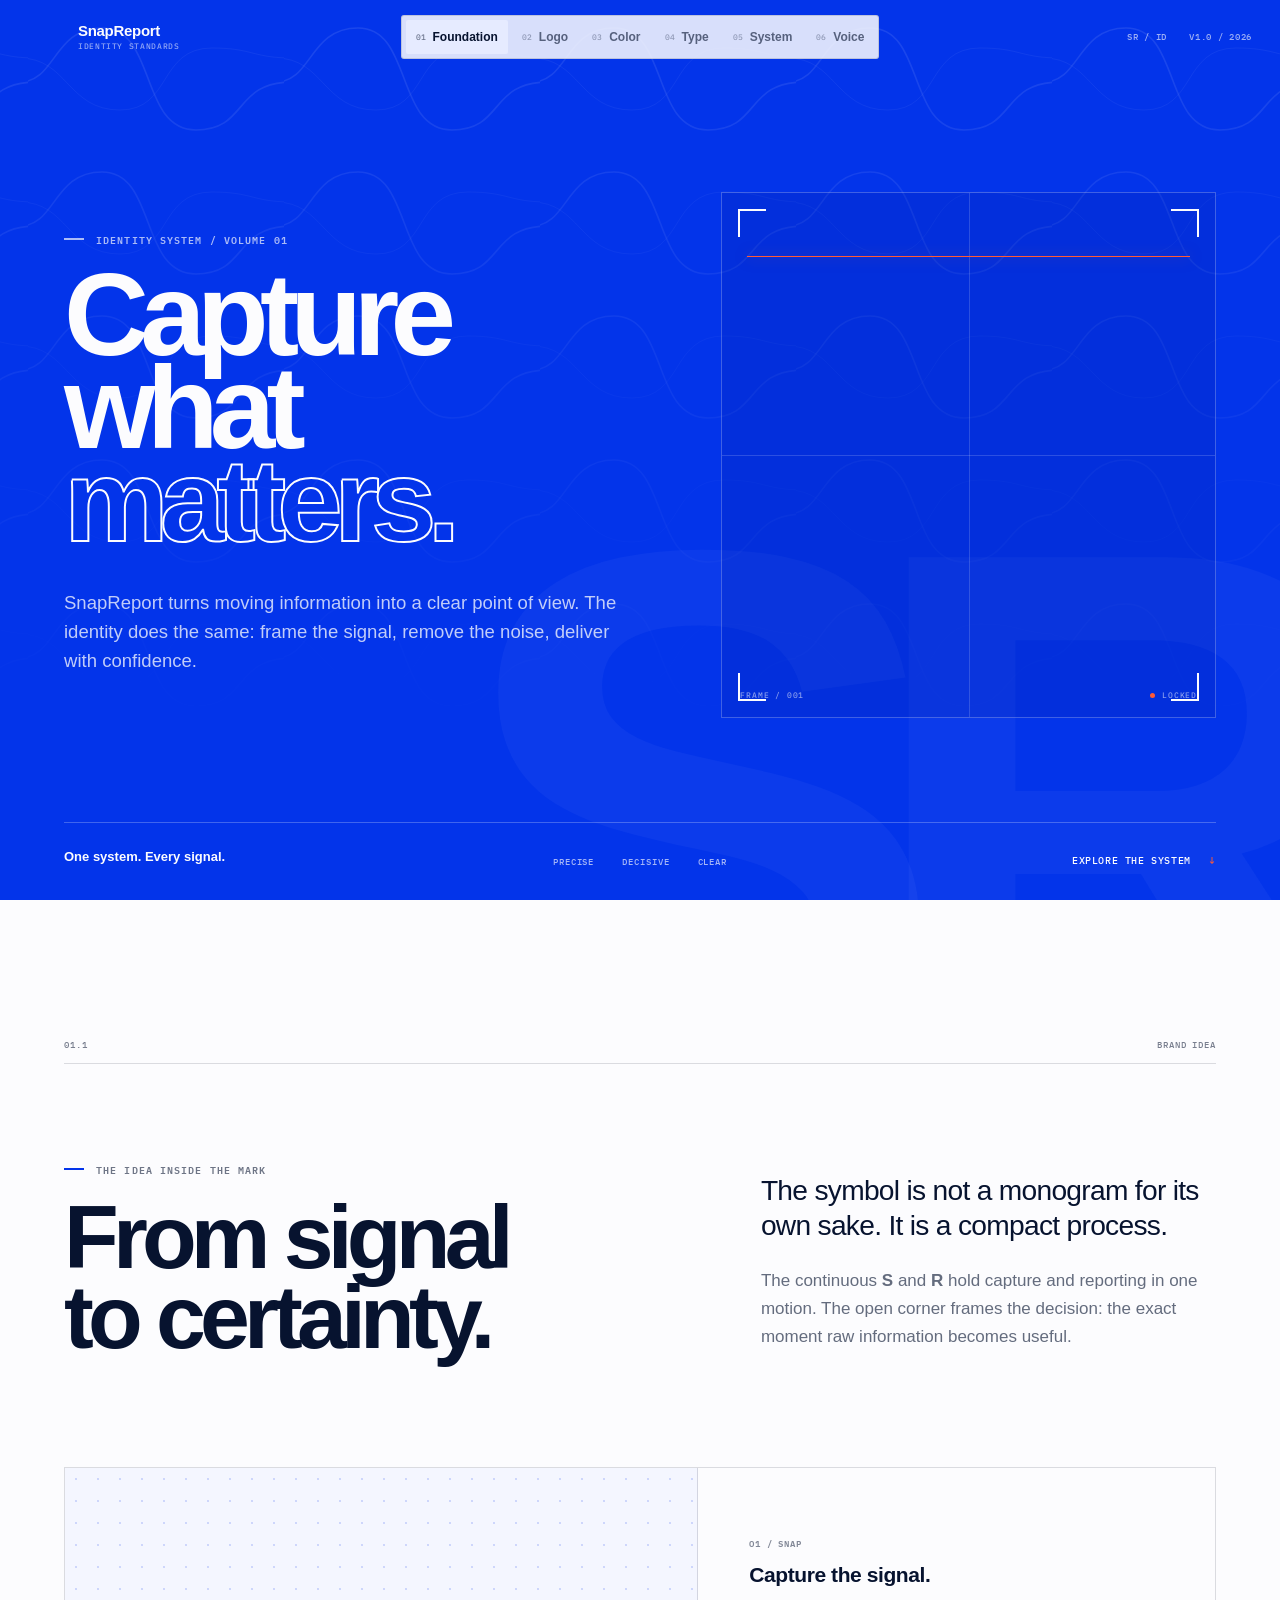
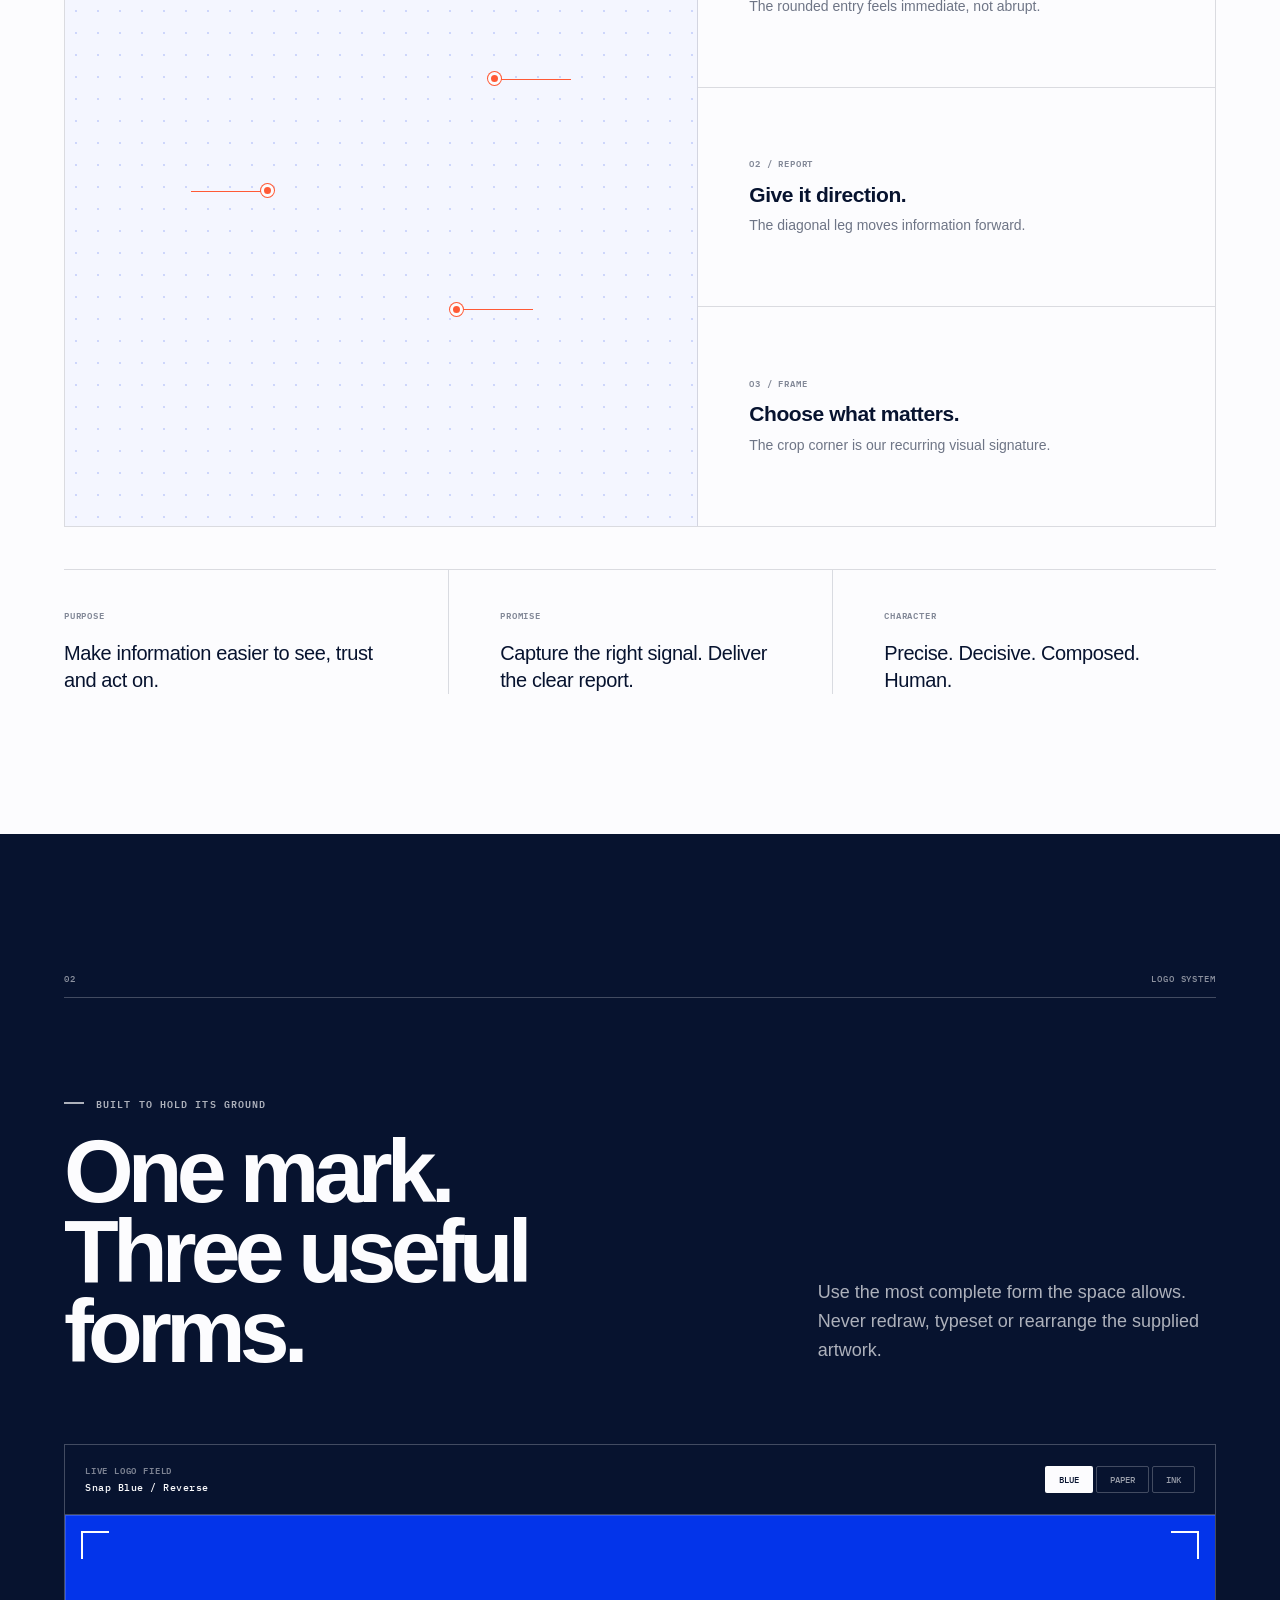
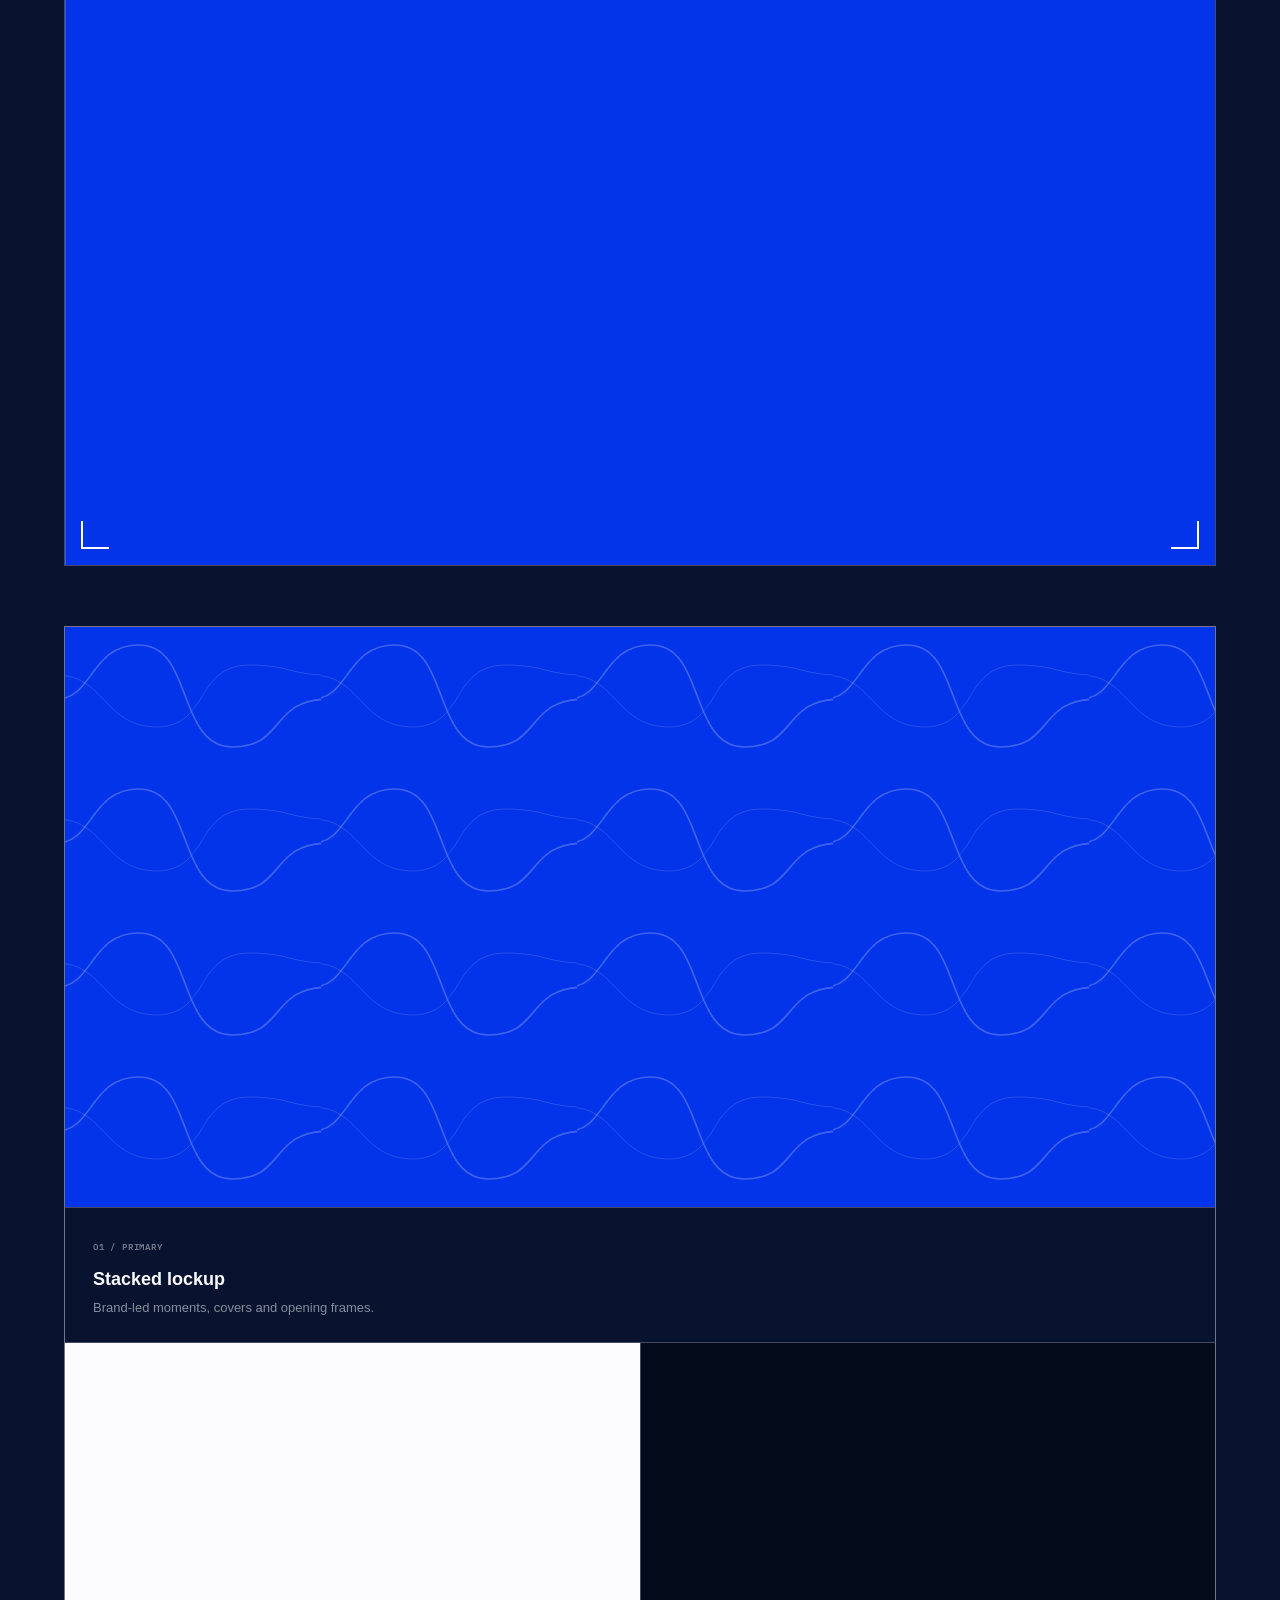
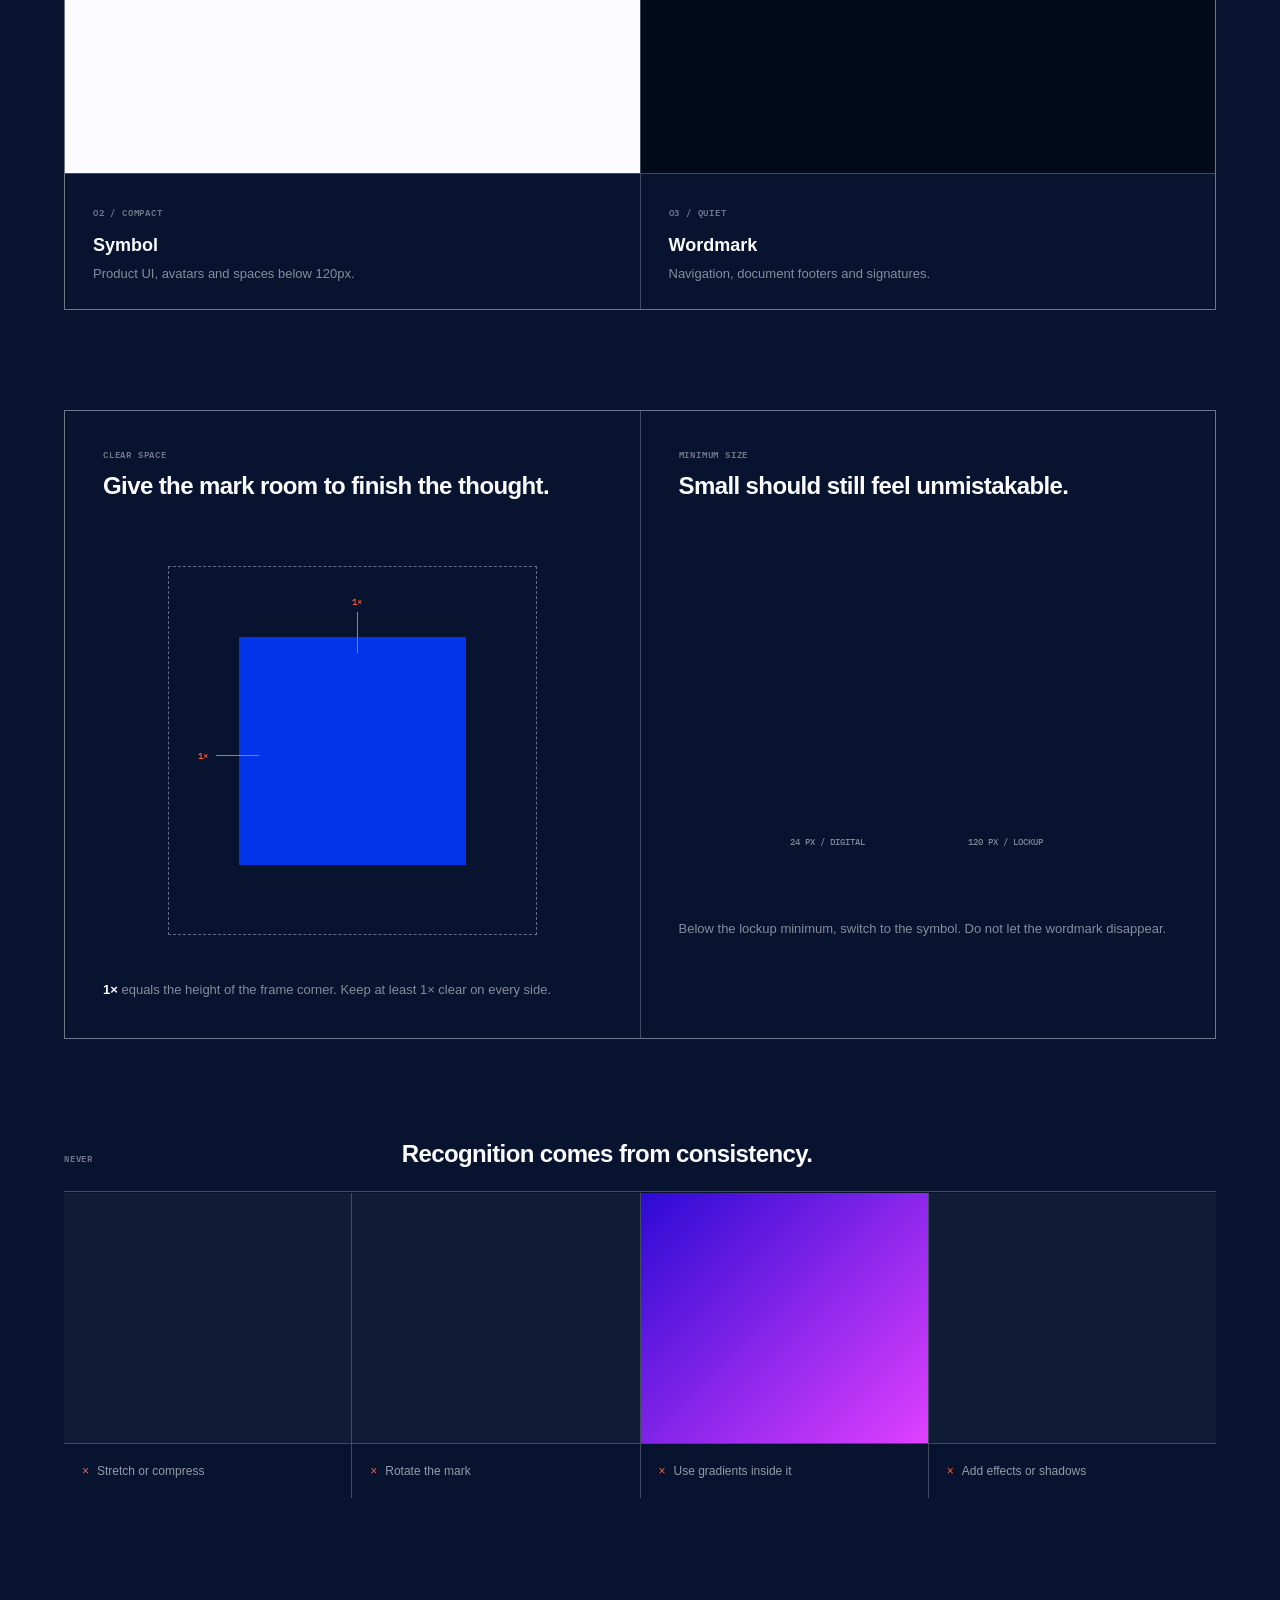
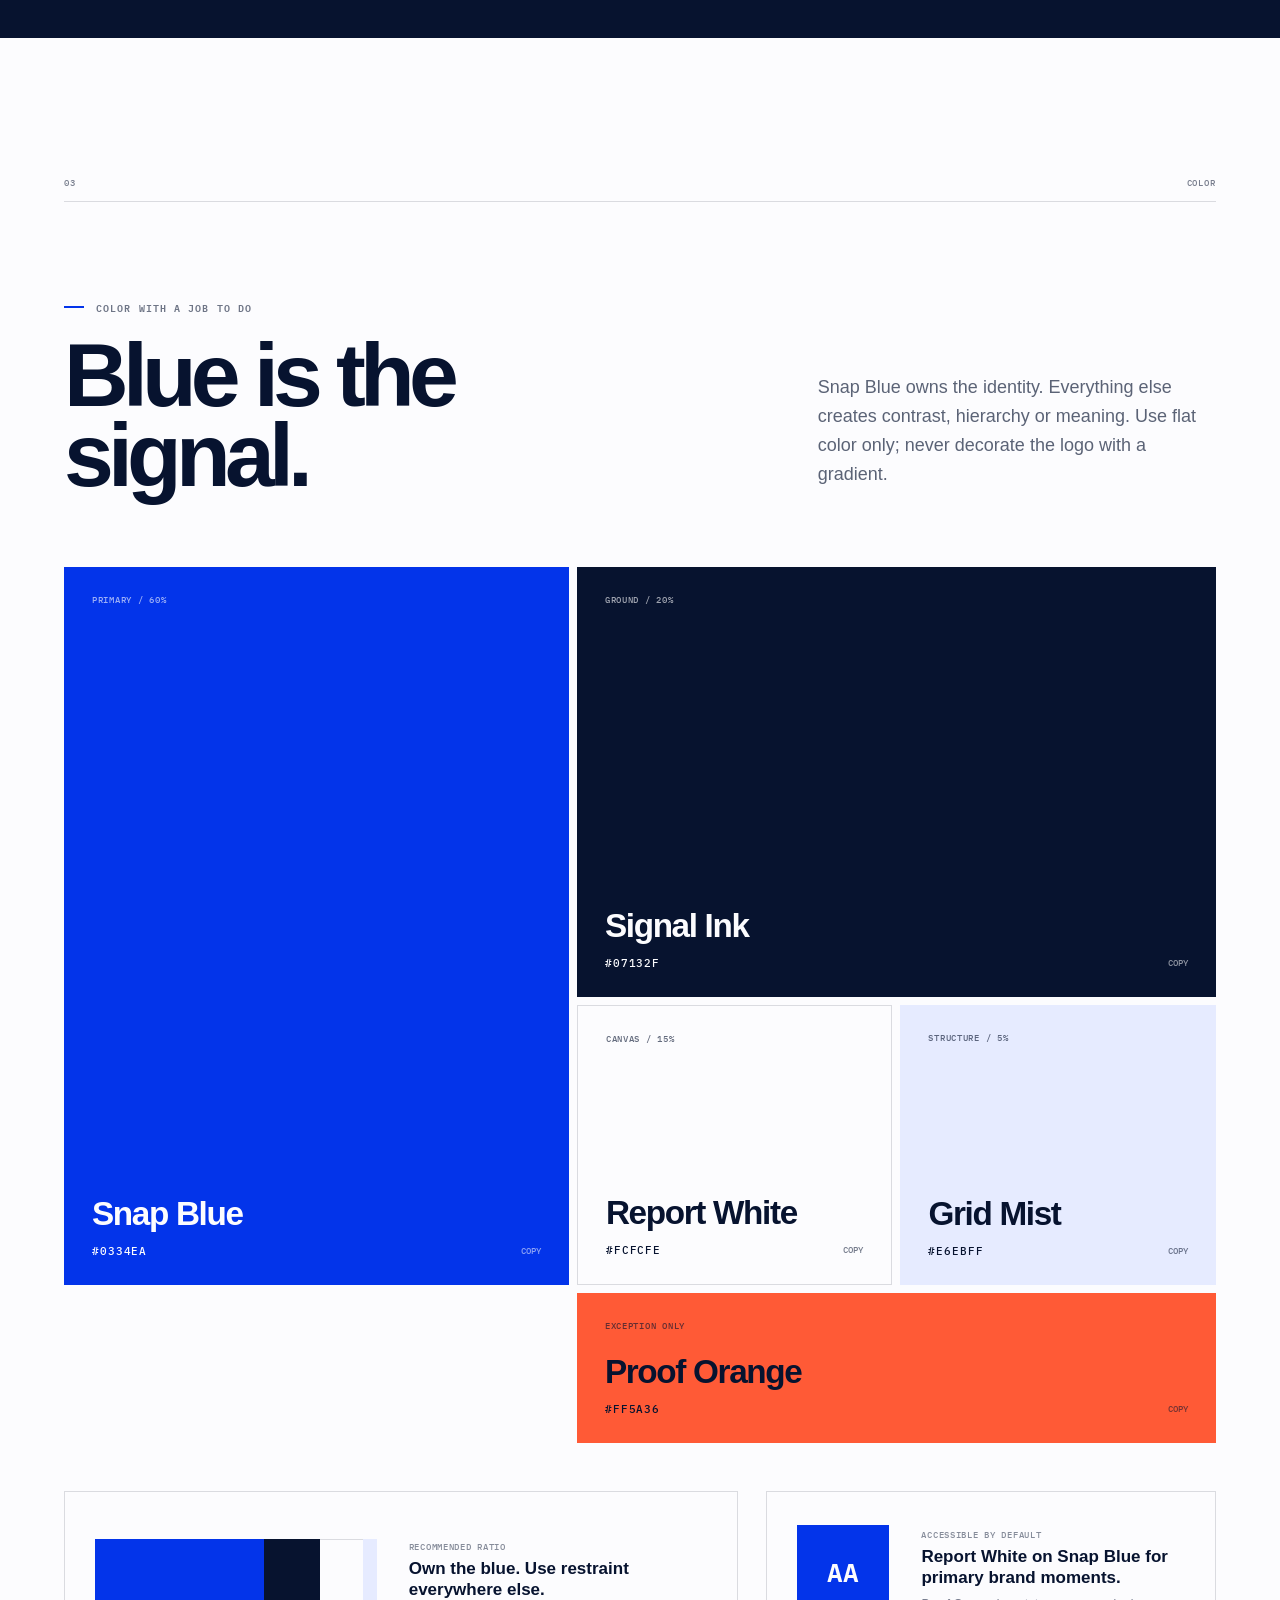
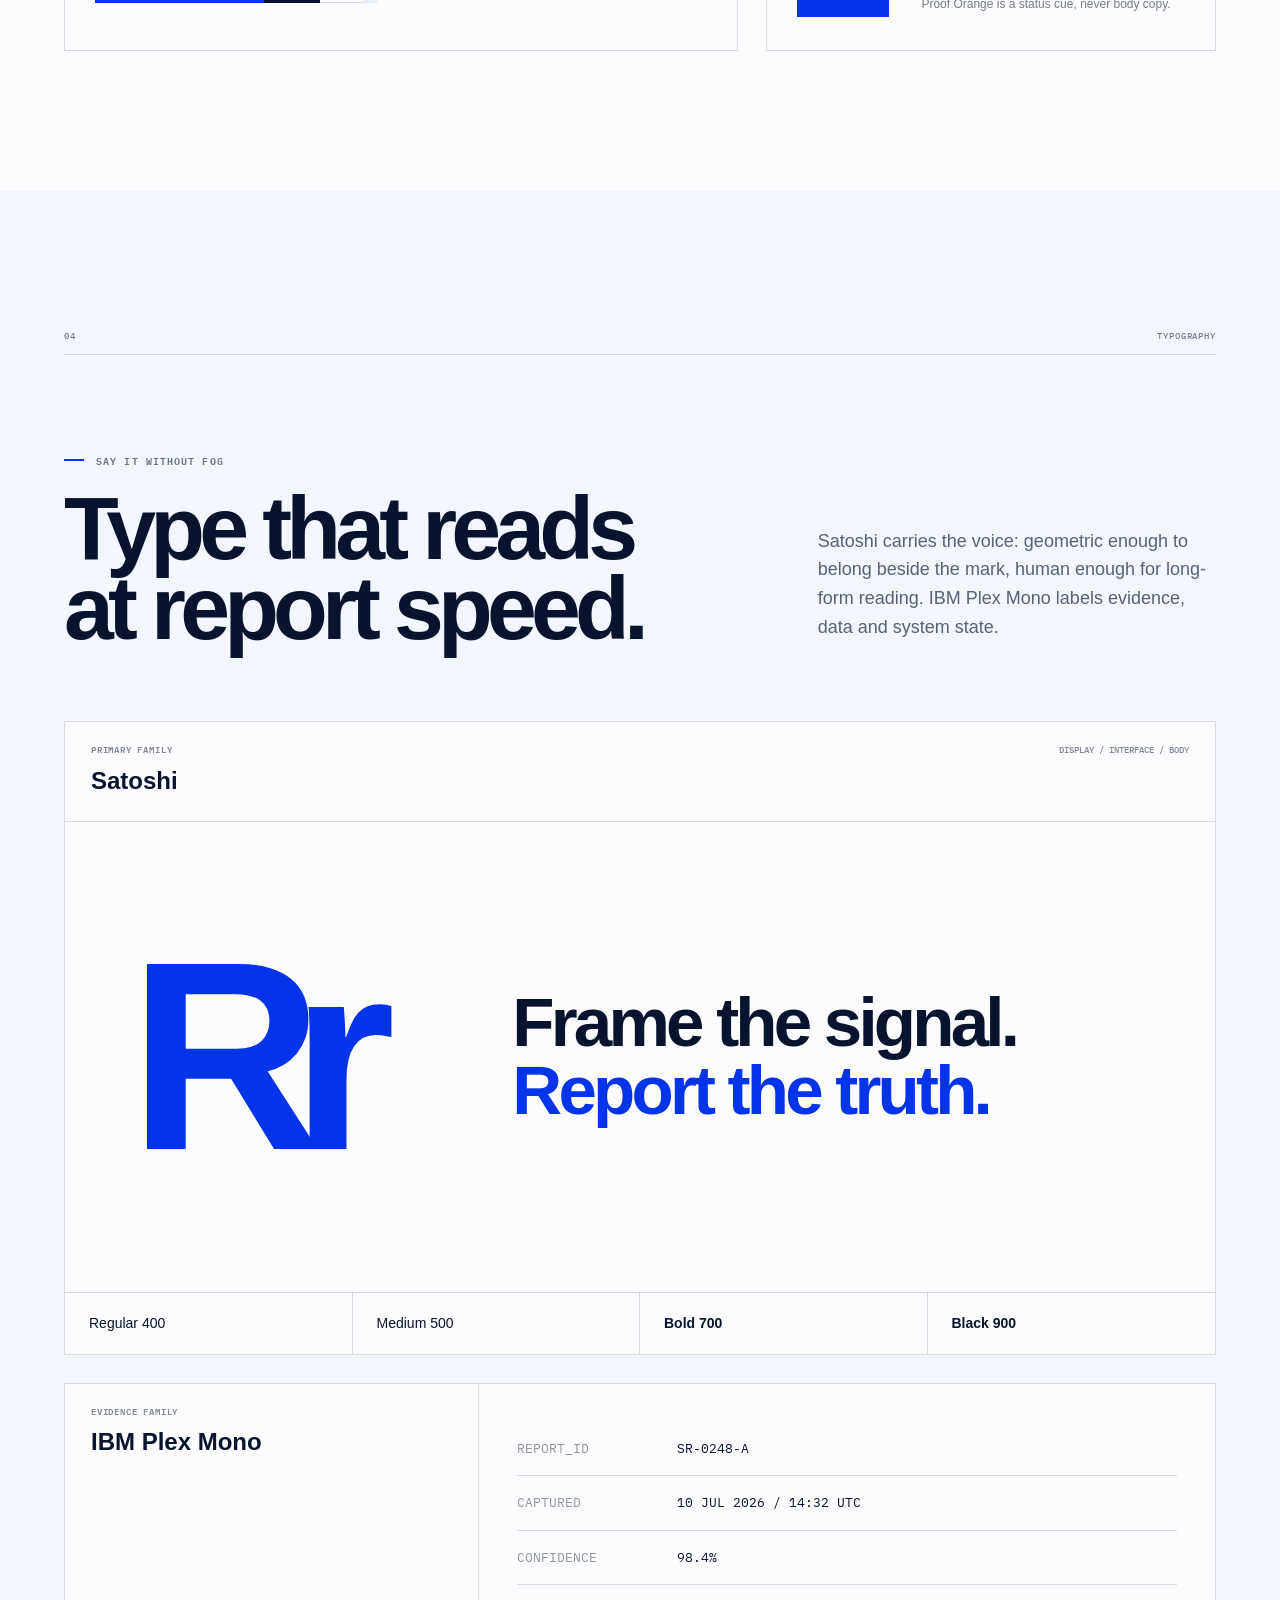
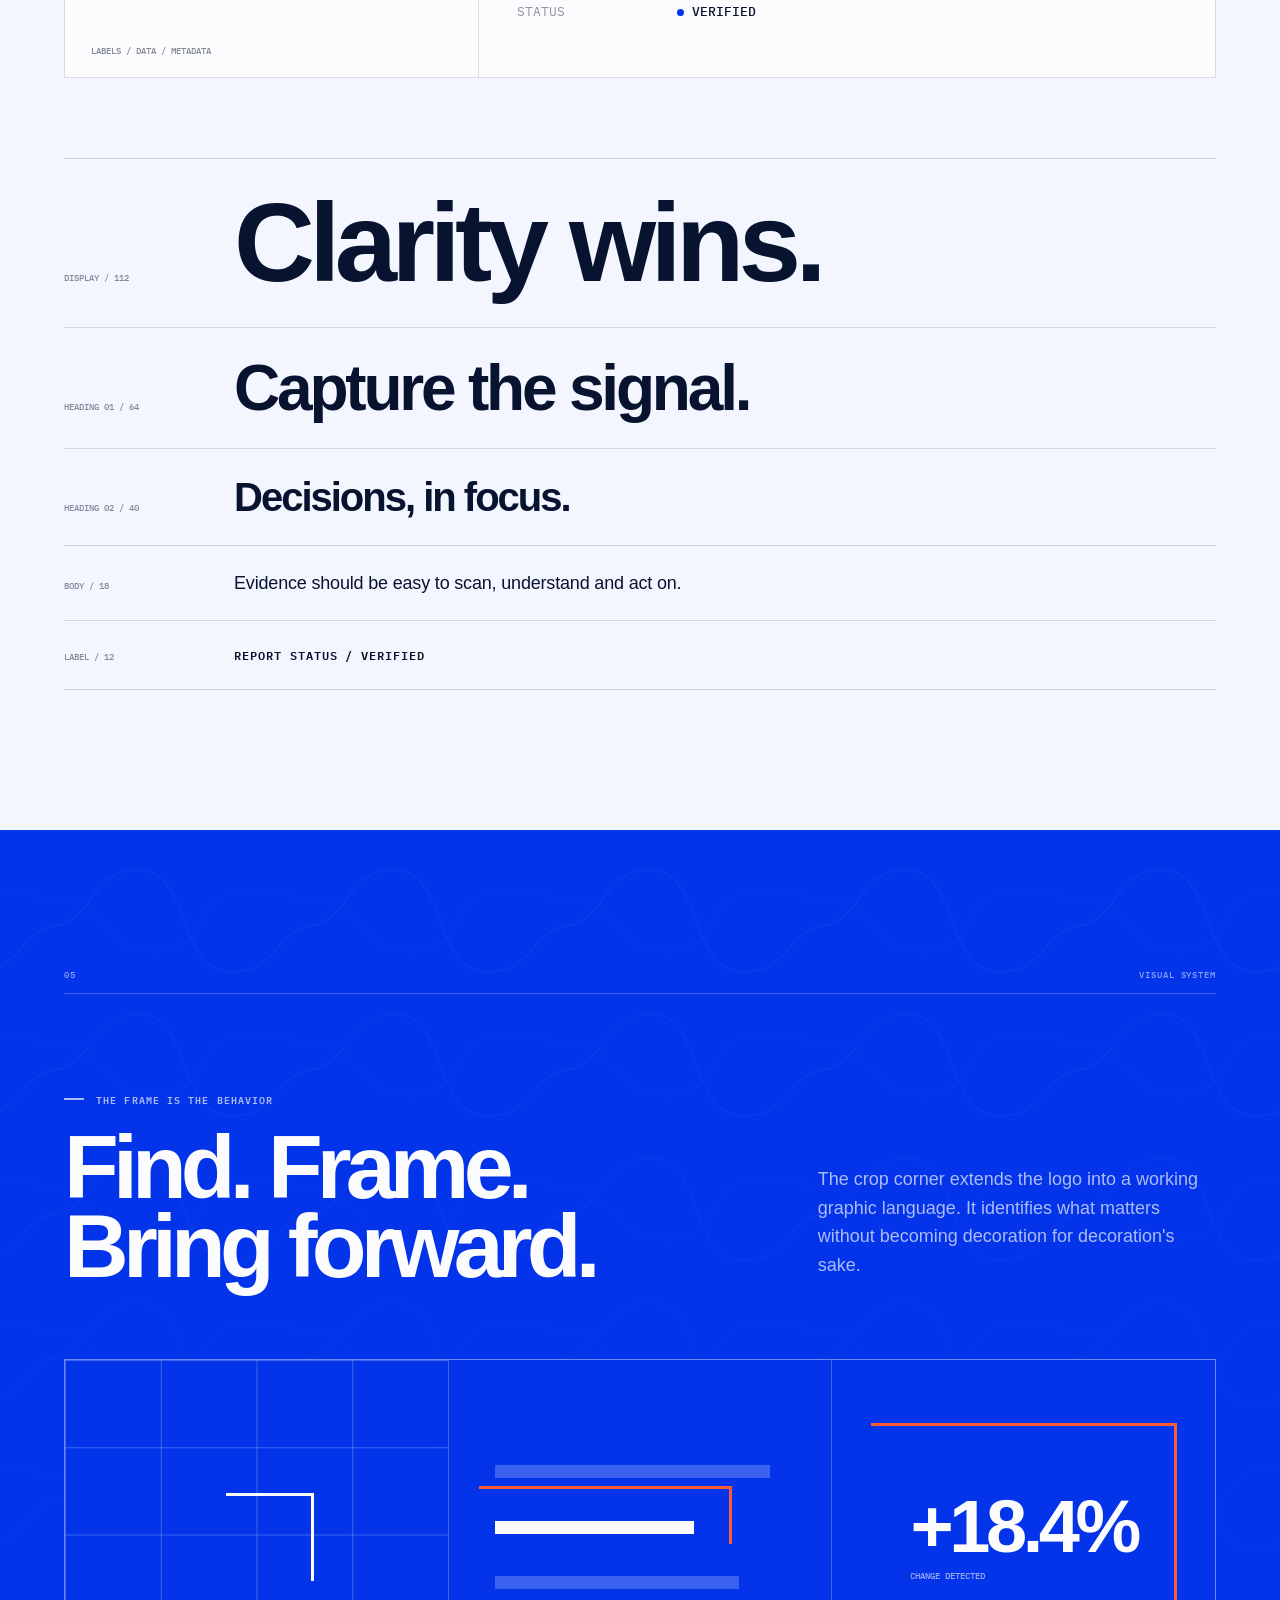
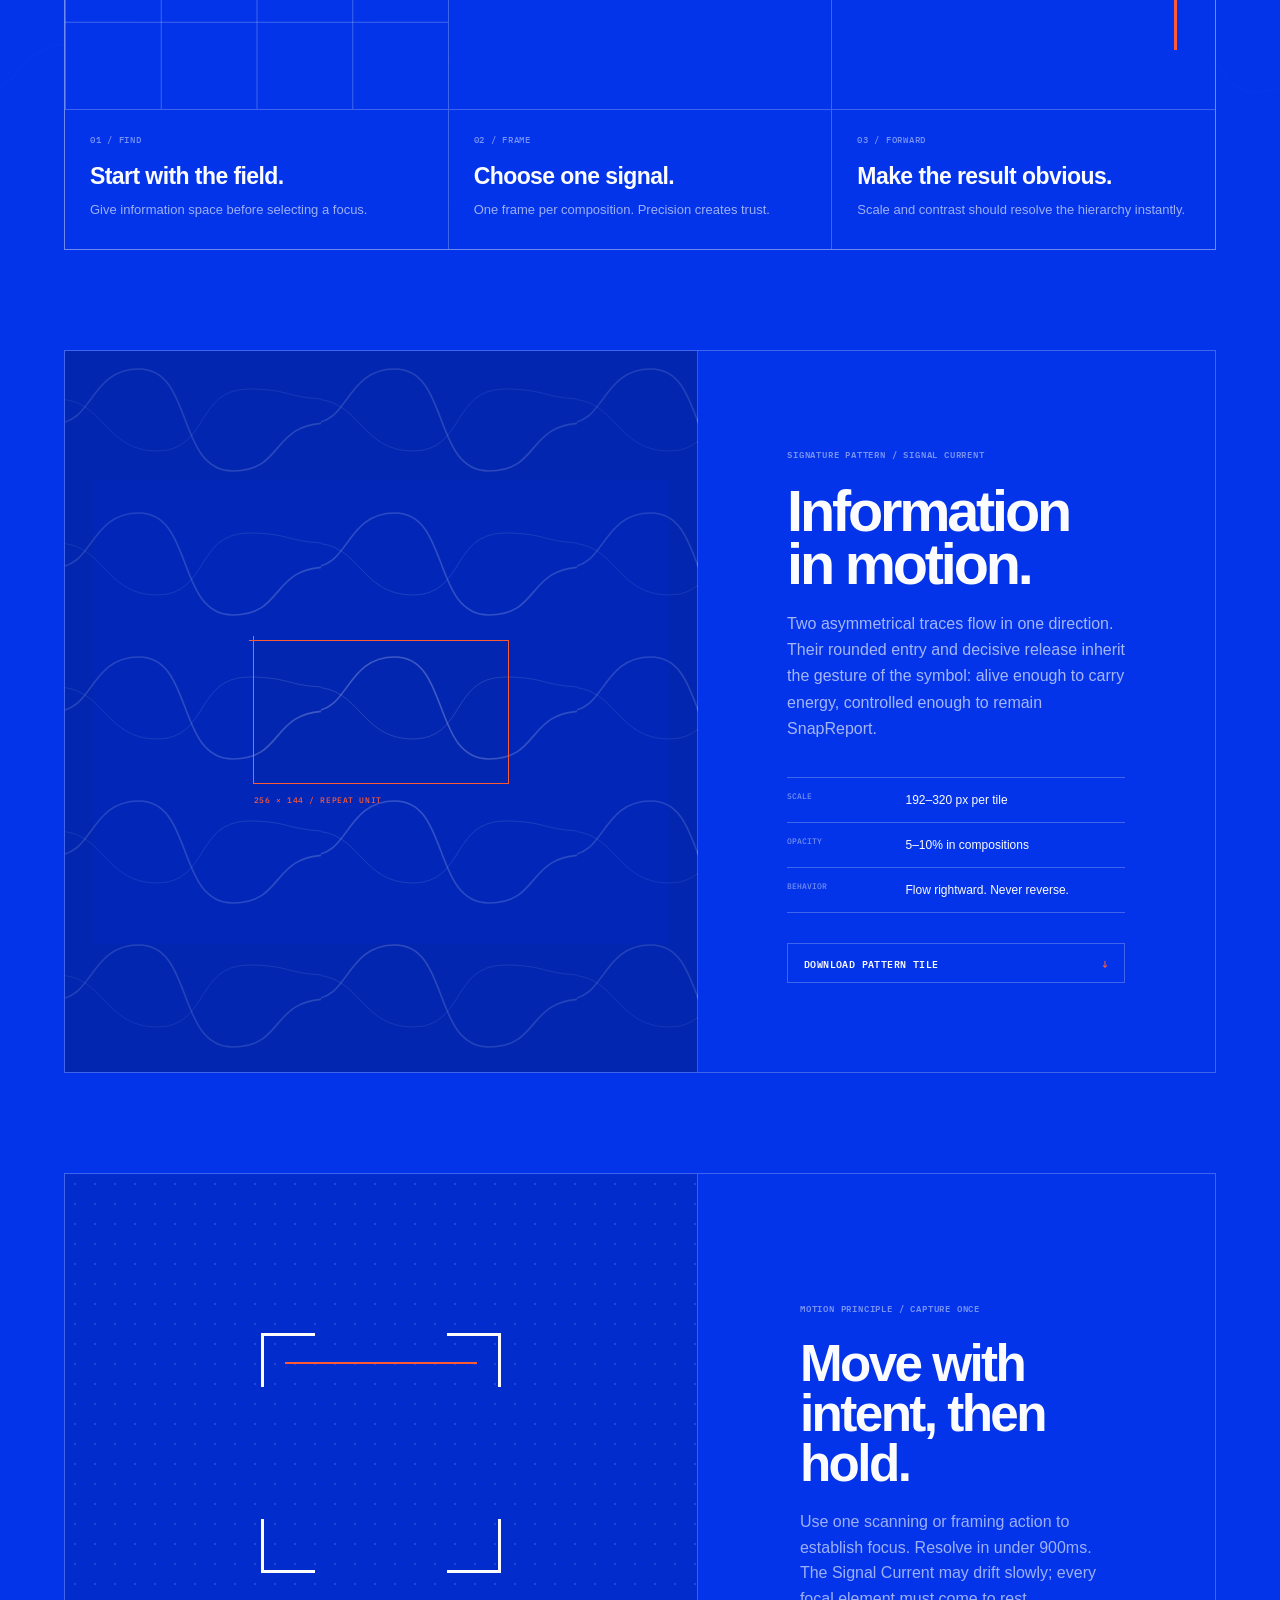
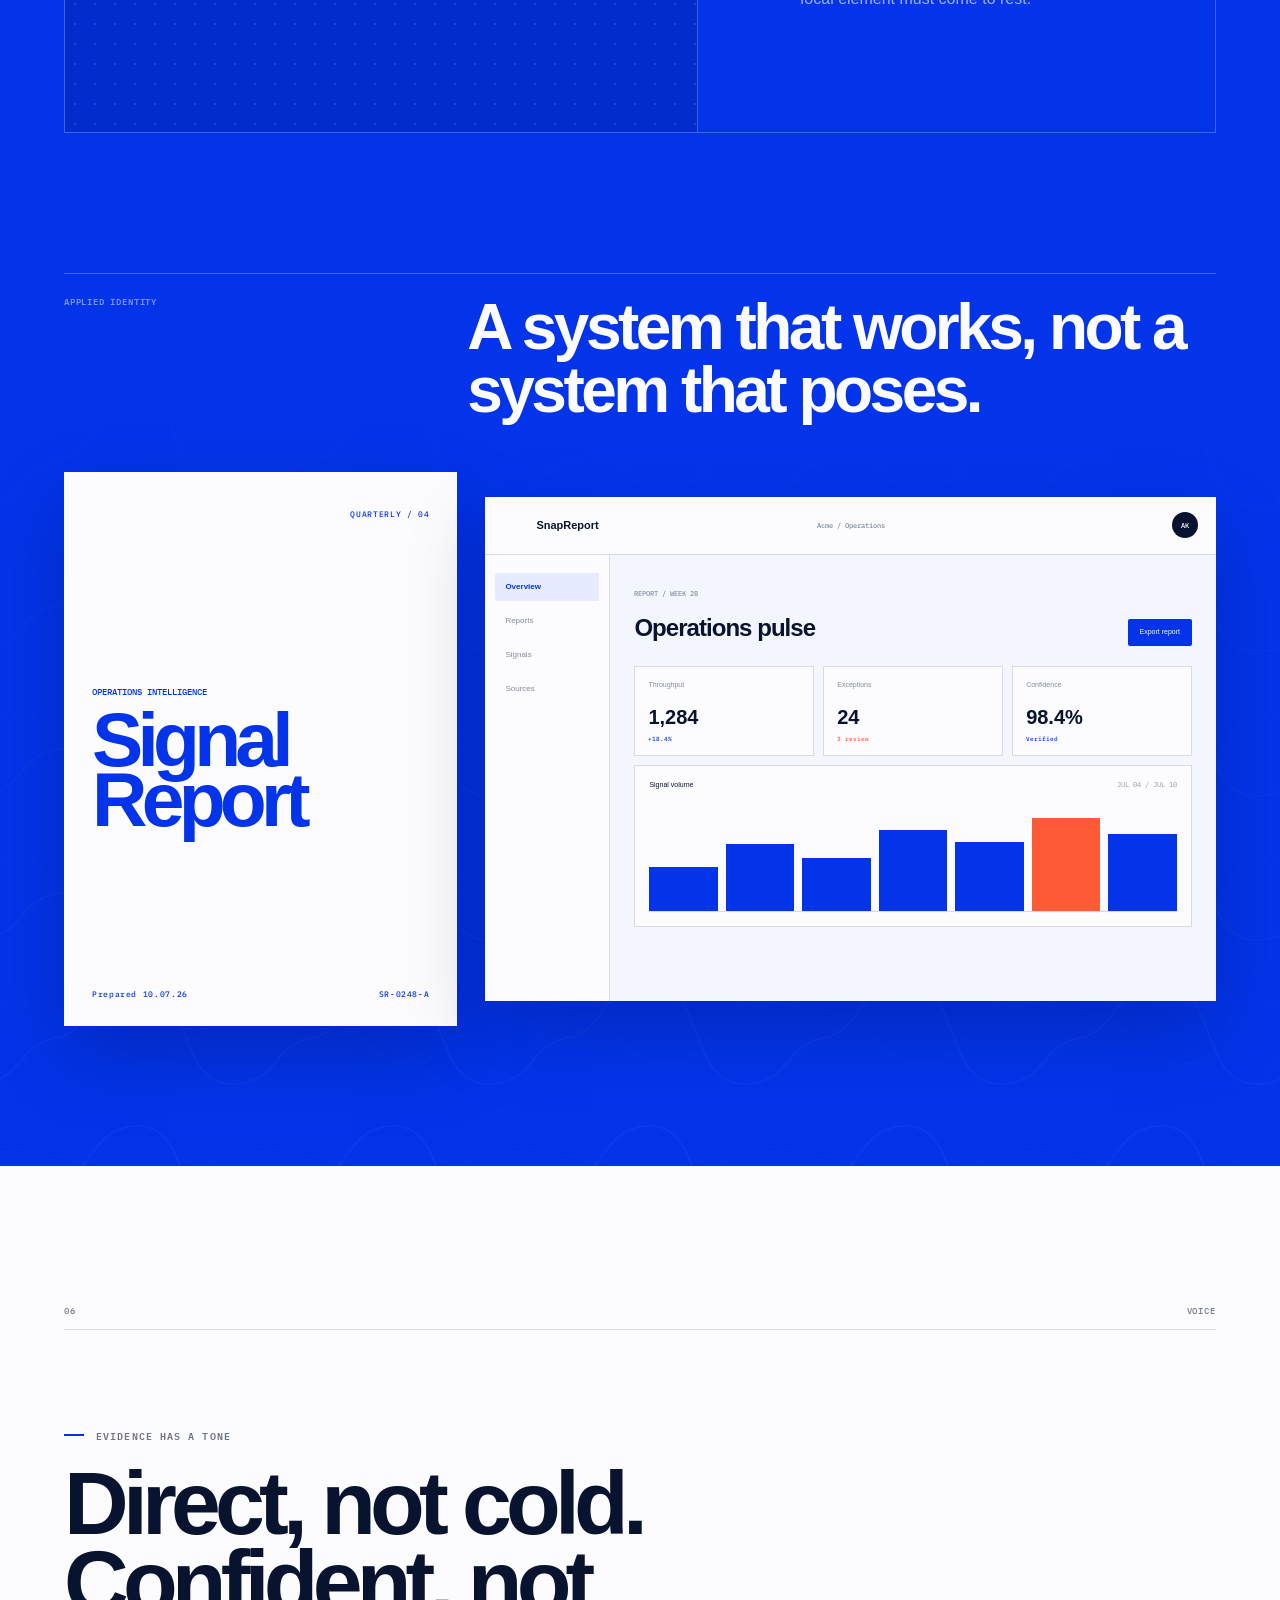
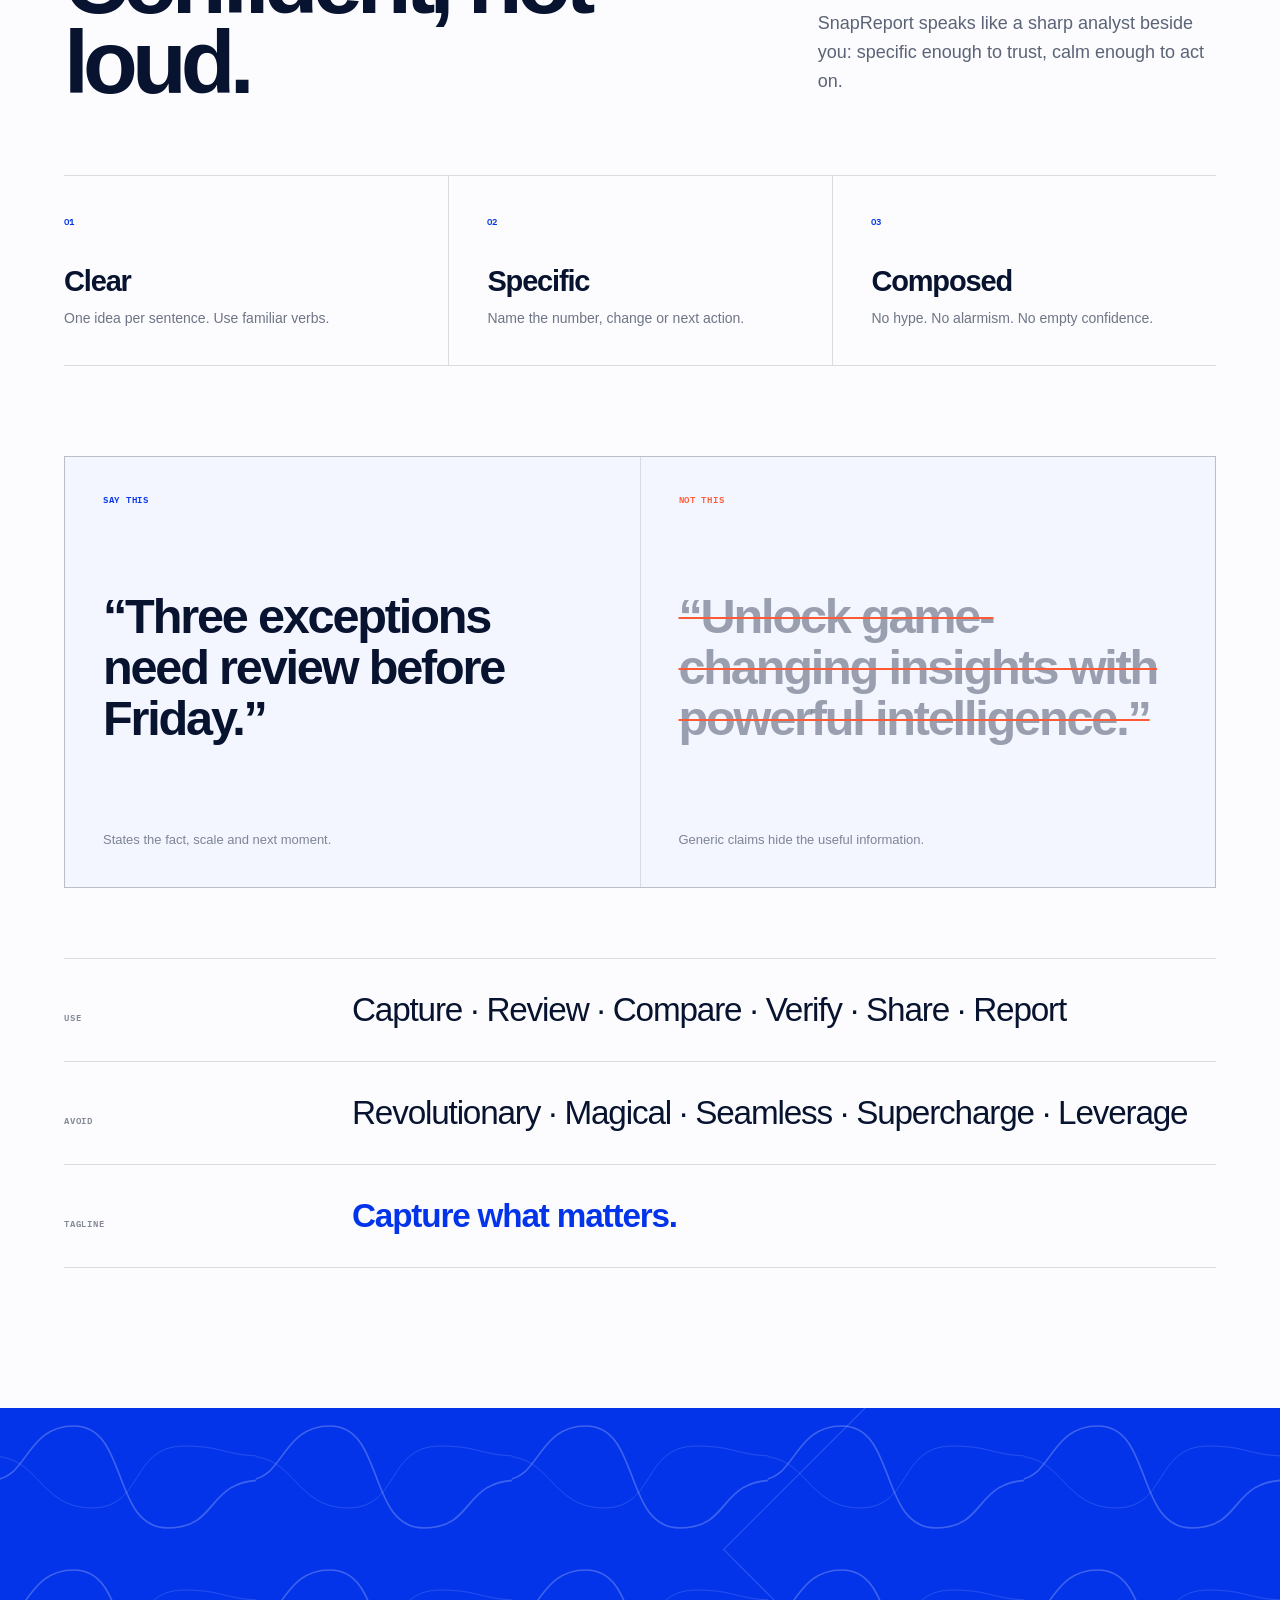
==== commit 3e38a384: "chore: baseline commit before AgroBot motion system port Untouched tree as of the start of the port," ====
--- a/index.html
+++ b/index.html
@@ -4,19 +4,19 @@
   <meta charset="UTF-8">
   <meta name="viewport" content="width=device-width, initial-scale=1.0">
   <meta name="theme-color" content="#0334EA">
-  <title>SnapReport | Applied AI products, built for real work</title>
-  <meta name="description" content="SnapReport is the product company behind myQA.team and LÆRN. We build applied AI software for quality, audit, compliance, and field training.">
-  <link rel="icon" href="assets/snapreport-symbol-blue.svg?v=20260714-2" type="image/svg+xml">
+  <title>SnapReport | Identity Standards</title>
+  <meta name="description" content="The official SnapReport identity system: logo, color, typography, motion, layout and voice standards.">
+  <link rel="icon" href="assets/snapreport-symbol-blue.svg" type="image/svg+xml">
   <link rel="preconnect" href="https://fonts.googleapis.com">
   <link rel="preconnect" href="https://fonts.gstatic.com" crossorigin>
   <link rel="preconnect" href="https://api.fontshare.com">
   <link href="https://fonts.googleapis.com/css2?family=IBM+Plex+Mono:wght@400;500;600&display=swap" rel="stylesheet">
   <link href="https://api.fontshare.com/v2/css?f[]=satoshi@400,500,700,900&display=swap" rel="stylesheet">
-  <link rel="stylesheet" href="css/landing.css?v=20260714-3">
+  <link rel="stylesheet" href="css/styles.css">
 </head>
 <body>
-  <a class="skip-link" href="#main">Skip to content</a>
-  <div class="page-progress" id="pageProgress" aria-hidden="true"></div>
+  <a class="skip-link" href="#main">Skip to identity standards</a>
+  <div class="reading-progress" id="readingProgress" aria-hidden="true"></div>
 
   <svg class="svg-defs" aria-hidden="true">
     <defs>
@@ -26,309 +26,296 @@
       <filter id="to-ink" color-interpolation-filters="sRGB">
         <feColorMatrix type="matrix" values="0 0 0 0 0.0275 0 0 0 0 0.0745 0 0 0 0 0.1843 0 0 0 1 0"/>
       </filter>
-      <filter id="logo-white-transparent" color-interpolation-filters="sRGB">
-        <feColorMatrix type="matrix" values="0 0 0 0 1 0 0 0 0 1 0 0 0 0 1 .5 .5 .5 0 -.7"/>
-      </filter>
-      <filter id="logo-blue-transparent" color-interpolation-filters="sRGB">
-        <feColorMatrix type="matrix" values="0 0 0 0 .0118 0 0 0 0 .2039 0 0 0 0 .9176 .5 .5 .5 0 -.7"/>
-      </filter>
     </defs>
   </svg>
 
   <header class="site-header" id="siteHeader">
-    <a class="site-brand" href="#home" aria-label="SnapReport home">
-      <img class="site-brand__mark" src="assets/snapreport-symbol-blue.svg?v=20260714-2" alt="" aria-hidden="true">
-      <span class="site-brand__name">SnapReport</span>
+    <a class="header-brand" href="#foundation" aria-label="SnapReport identity standards home">
+      <span class="brand-symbol brand-symbol--blue" aria-hidden="true">
+        <svg viewBox="350 260 370 280"><use href="Group.svg#compressed"></use></svg>
+      </span>
+      <span class="header-brand-copy"><strong>SnapReport</strong><small>Identity standards</small></span>
     </a>
 
-    <button class="menu-toggle" id="menuToggle" type="button" aria-controls="siteNav" aria-expanded="false">
-      <span>Menu</span><i aria-hidden="true"></i>
+    <button class="menu-toggle" id="menuToggle" type="button" aria-controls="mainNav" aria-expanded="false">
+      <span>Index</span><span class="menu-icon" aria-hidden="true"><i></i><i></i></span>
     </button>
 
-    <nav class="site-nav" id="siteNav" aria-label="Main navigation">
-      <a href="#company">Company</a>
-      <a href="#products">Products</a>
-      <a href="#capabilities">Capabilities</a>
-      <a href="#team">Team</a>
+    <nav class="main-nav" id="mainNav" aria-label="Identity sections">
+      <a href="#foundation"><span>01</span>Foundation</a>
+      <a href="#logo"><span>02</span>Logo</a>
+      <a href="#color"><span>03</span>Color</a>
+      <a href="#type"><span>04</span>Type</a>
+      <a href="#system"><span>05</span>System</a>
+      <a href="#voice"><span>06</span>Voice</a>
     </nav>
 
-    <a class="header-contact" href="#contact">Start a conversation <span aria-hidden="true">↗</span></a>
+    <div class="header-meta" aria-label="Document version"><span>SR / ID</span><span>V1.0 / 2026</span></div>
   </header>
 
   <main id="main">
-    <section class="hero" id="home">
-      <div class="signal-current" aria-hidden="true"></div>
-      <svg class="hero-watermark" viewBox="350 260 370 280" aria-hidden="true" focusable="false">
-        <use href="Group.svg#compressed"></use>
-      </svg>
-
+    <section class="hero blue-field" id="foundation" data-section>
+      <div class="hero-grid" aria-hidden="true"></div>
       <div class="hero-copy">
-        <p class="eyebrow eyebrow--reverse" data-reveal>Independent product company / Applied AI</p>
-        <h1 data-reveal>We build tools for work that has to be <em>right.</em></h1>
-        <p class="hero-lede" data-reveal>SnapReport is the team behind myQA.team and LÆRN. We build software for quality, audit, compliance, and workforce training where clear output matters more than AI theatre.</p>
-        <div class="hero-actions" data-reveal>
-          <a class="button button--light" href="#products">See what we build <span aria-hidden="true">↓</span></a>
-          <a class="text-link" href="#contact">Talk about a project <span aria-hidden="true">↗</span></a>
-        </div>
-      </div>
-
-      <div class="hero-products" data-reveal aria-label="SnapReport products">
-        <figure class="hero-product hero-product--myqa">
-          <div class="browser-bar"><span></span><span></span><span></span><small>myQA.team / Product workspace</small></div>
-          <img src="assets/products/myqa-snapinspect-live.png" alt="myQA.team SnapInspect dashboard showing inspection templates, progress, scores, and compliance">
-          <figcaption><strong>myQA.team</strong><span>Quality assistance, powered by AI</span></figcaption>
-        </figure>
-        <figure class="hero-product hero-product--laern">
-          <div class="browser-bar"><span></span><span></span><span></span><small>LÆRN / Standalone training platform</small></div>
-          <img src="assets/products/laern-library-live.png" alt="Standalone LÆRN course library showing AI-assisted training courses and progress indicators">
-          <figcaption><strong>LÆRN</strong><span>AI-powered training platform</span></figcaption>
-        </figure>
-        <div class="capture-frame" aria-hidden="true"><i></i><i></i><i></i><i></i></div>
-      </div>
-
-      <div class="hero-foot">
-        <span>Two products in the field</span>
-        <span>One focused product team</span>
-        <span>Built from Europe</span>
-      </div>
-    </section>
-
-    <section class="company-section" id="company">
-      <div class="section-index"><span>01 / Company</span><span>What we are here to build</span></div>
-      <div class="company-statement">
-        <p class="eyebrow" data-reveal>Software with a job to finish</p>
-        <h2 data-reveal>Not AI for the demo.<br><em>AI for the workflow.</em></h2>
-      </div>
-      <div class="company-detail" data-reveal>
-        <p class="company-lead">We turn dense, domain-specific work into software people can actually use.</p>
-        <p>Our products sit inside audited, regulated, and operational environments. That means the interface has to be clear, the output has to be reviewable, and the intelligence has to understand the domain before it says anything useful.</p>
-      </div>
-      <div class="company-principles" data-reveal>
-        <article><span>01</span><strong>Domain before model.</strong><p>The workflow and its rules come first. Technology follows.</p></article>
-        <article><span>02</span><strong>Evidence before assertion.</strong><p>Important output should stay traceable to its source.</p></article>
-        <article><span>03</span><strong>Product before spectacle.</strong><p>Useful, legible, maintainable software beats a clever demo.</p></article>
-      </div>
-    </section>
-
-    <section class="products-section" id="products">
-      <div class="section-index section-index--reverse"><span>02 / Products</span><span>Work you can open and use</span></div>
-
-      <article class="product-case product-case--agrobot" id="agrobot">
-        <div class="product-copy">
-          <div class="product-number">Inside myQA.team / Legal intelligence</div>
-          <div class="product-logo product-logo--agrobot" role="img" aria-label="AgroBot"><img src="assets/agrobot.svg?v=20260714-1" alt="" aria-hidden="true"><span>AgroBot</span></div>
-          <p class="product-tagline">Regulatory intelligence for food manufacturers.</p>
-          <h2>See where the law lands.</h2>
-          <p class="product-description">AgroBot monitors what changes, connects it to what your business makes, and keeps the evidence behind every answer visible.</p>
-          <ul class="product-facts">
-            <li><span>Monitor</span>Follow regulatory sources and surface changes that match your markets</li>
-            <li><span>Connect</span>Map new requirements to products, ingredients, labels, and operations</li>
-            <li><span>Explain</span>Keep every answer calibrated, reviewable, and linked to its evidence</li>
-          </ul>
-          <a class="case-link case-link--demo" href="#contact" data-demo-product="AgroBot">Request a demo <span aria-hidden="true">↗</span></a>
-        </div>
-
-        <div class="product-gallery product-gallery--agrobot" data-reveal aria-label="AgroBot legal intelligence preview">
-          <div class="agrobot-preview">
-            <div class="agrobot-preview__bar"><span><img src="assets/agrobot.svg?v=20260714-1" alt="" aria-hidden="true">AgroBot</span><small><i aria-hidden="true"></i>Monitoring active</small></div>
-            <div class="agrobot-preview__body">
-              <div class="agrobot-preview__main">
-                <div class="agrobot-preview__question"><span>You asked</span><strong>Does the latest packaging update affect any of our tomato sauces?</strong></div>
-                <article class="agrobot-preview__answer">
-                  <div><img src="assets/agrobot.svg?v=20260714-1" alt="" aria-hidden="true"><p><span>Verified answer</span><strong>I found one likely impact.</strong></p></div>
-                  <p>The update may affect secondary packaging records for two products sold in the EU.</p>
-                  <dl><div><dt>Affected records</dt><dd>2 products</dd></div><div><dt>Evidence</dt><dd>4 sources cross-checked</dd></div></dl>
-                </article>
-              </div>
-              <aside class="agrobot-preview__context"><span>Active context</span><strong>What AgroBot checked</strong><ul><li>Packaging specifications</li><li>EU sales markets</li><li>Previous label review</li></ul><small>Illustrative interface<br>Not legal advice</small></aside>
+        <p class="kicker kicker--reverse" data-reveal>Identity system / Volume 01</p>
+        <h1 data-reveal>Capture what<br><span>matters.</span></h1>
+        <p class="hero-intro" data-reveal>SnapReport turns moving information into a clear point of view. The identity does the same: frame the signal, remove the noise, deliver with confidence.</p>
+      </div>
+
+      <div class="hero-mark" data-reveal aria-label="SnapReport primary stacked logo">
+        <span class="frame-corner frame-corner--tl" aria-hidden="true"></span><span class="frame-corner frame-corner--tr" aria-hidden="true"></span>
+        <span class="frame-corner frame-corner--bl" aria-hidden="true"></span><span class="frame-corner frame-corner--br" aria-hidden="true"></span>
+        <span class="scan-line" aria-hidden="true"></span>
+        <svg class="lockup lockup--hero" viewBox="130 250 800 490" role="img" aria-label="SnapReport">
+          <use href="Group.svg#compressed"></use><use href="Group.svg#snapreport"></use>
+        </svg>
+        <div class="hero-mark-meta" aria-hidden="true"><span>FRAME / 001</span><span>LOCKED</span></div>
+      </div>
+
+      <div class="hero-footer">
+        <p>One system. Every signal.</p>
+        <div class="hero-principles" aria-label="Brand principles"><span>Precise</span><span>Decisive</span><span>Clear</span></div>
+        <a class="scroll-cue" href="#idea">Explore the system <span aria-hidden="true">↓</span></a>
+      </div>
+    </section>
+
+    <section class="section idea-section" id="idea" data-section>
+      <div class="section-index"><span>01.1</span><span>Brand idea</span></div>
+      <div class="idea-heading">
+        <p class="kicker" data-reveal>The idea inside the mark</p>
+        <h2 data-reveal>From signal<br>to certainty.</h2>
+      </div>
+      <div class="idea-copy" data-reveal>
+        <p class="lead">The symbol is not a monogram for its own sake. It is a compact process.</p>
+        <p>The continuous <strong>S</strong> and <strong>R</strong> hold capture and reporting in one motion. The open corner frames the decision: the exact moment raw information becomes useful.</p>
+      </div>
+
+      <div class="anatomy" data-reveal>
+        <div class="anatomy-stage">
+          <svg class="anatomy-symbol" viewBox="350 260 370 280" role="img" aria-label="SnapReport symbol anatomy"><g filter="url(#to-snap-blue)"><use href="Group.svg#compressed"></use></g></svg>
+          <span class="anatomy-dot anatomy-dot--snap" aria-hidden="true"></span><span class="anatomy-dot anatomy-dot--report" aria-hidden="true"></span><span class="anatomy-dot anatomy-dot--frame" aria-hidden="true"></span>
+        </div>
+        <ol class="anatomy-notes">
+          <li><span>01 / Snap</span><strong>Capture the signal.</strong><p>The rounded entry feels immediate, not abrupt.</p></li>
+          <li><span>02 / Report</span><strong>Give it direction.</strong><p>The diagonal leg moves information forward.</p></li>
+          <li><span>03 / Frame</span><strong>Choose what matters.</strong><p>The crop corner is our recurring visual signature.</p></li>
+        </ol>
+      </div>
+
+      <div class="brand-platform" data-reveal>
+        <article><span>Purpose</span><p>Make information easier to see, trust and act on.</p></article>
+        <article><span>Promise</span><p>Capture the right signal. Deliver the clear report.</p></article>
+        <article><span>Character</span><p>Precise. Decisive. Composed. Human.</p></article>
+      </div>
+    </section>
+
+    <section class="section logo-section" id="logo" data-section>
+      <div class="section-index section-index--reverse"><span>02</span><span>Logo system</span></div>
+      <div class="section-head section-head--reverse">
+        <p class="kicker kicker--reverse" data-reveal>Built to hold its ground</p>
+        <h2 data-reveal>One mark.<br>Three useful forms.</h2>
+        <p data-reveal>Use the most complete form the space allows. Never redraw, typeset or rearrange the supplied artwork.</p>
+      </div>
+
+      <div class="logo-lab" data-reveal>
+        <div class="logo-lab-toolbar">
+          <div><span class="toolbar-label">Live logo field</span><span class="toolbar-value" id="logoModeLabel">Snap Blue / Reverse</span></div>
+          <div class="segmented" role="group" aria-label="Preview logo backgrounds">
+            <button type="button" class="is-active" data-logo-mode="blue" aria-pressed="true">Blue</button>
+            <button type="button" data-logo-mode="paper" aria-pressed="false">Paper</button>
+            <button type="button" data-logo-mode="ink" aria-pressed="false">Ink</button>
+          </div>
+        </div>
+        <div class="logo-lab-stage" id="logoLabStage" data-mode="blue">
+          <span class="frame-corner frame-corner--tl" aria-hidden="true"></span><span class="frame-corner frame-corner--tr" aria-hidden="true"></span>
+          <span class="frame-corner frame-corner--bl" aria-hidden="true"></span><span class="frame-corner frame-corner--br" aria-hidden="true"></span>
+          <svg class="lockup lockup--lab" viewBox="130 250 800 490" role="img" aria-label="SnapReport stacked lockup preview"><use href="Group.svg#compressed"></use><use href="Group.svg#snapreport"></use></svg>
+        </div>
+      </div>
+
+      <div class="logo-forms">
+        <article class="logo-form logo-form--wide" data-reveal>
+          <div class="logo-form-art logo-form-art--blue"><svg class="lockup" viewBox="130 250 800 490" role="img" aria-label="Primary stacked lockup"><use href="Group.svg#compressed"></use><use href="Group.svg#snapreport"></use></svg></div>
+          <div class="logo-form-caption"><span>01 / Primary</span><strong>Stacked lockup</strong><p>Brand-led moments, covers and opening frames.</p></div>
+        </article>
+        <article class="logo-form" data-reveal>
+          <div class="logo-form-art logo-form-art--paper"><svg class="symbol-art" viewBox="350 260 370 280" role="img" aria-label="SnapReport symbol"><g filter="url(#to-snap-blue)"><use href="Group.svg#compressed"></use></g></svg></div>
+          <div class="logo-form-caption"><span>02 / Compact</span><strong>Symbol</strong><p>Product UI, avatars and spaces below 120px.</p></div>
+        </article>
+        <article class="logo-form" data-reveal>
+          <div class="logo-form-art logo-form-art--ink"><svg class="wordmark-art" viewBox="160 610 720 120" role="img" aria-label="SnapReport wordmark"><use href="Group.svg#snapreport"></use></svg></div>
+          <div class="logo-form-caption"><span>03 / Quiet</span><strong>Wordmark</strong><p>Navigation, document footers and signatures.</p></div>
+        </article>
+      </div>
+
+      <div class="logo-rules">
+        <div class="clearspace-card" data-reveal>
+          <div class="rule-heading"><span>Clear space</span><strong>Give the mark room to finish the thought.</strong></div>
+          <div class="clearspace-diagram">
+            <span class="measure measure--top">1×</span><span class="measure measure--left">1×</span>
+            <div class="clearspace-box"><svg viewBox="350 260 370 280" role="img" aria-label="Logo clear space example"><use href="Group.svg#compressed"></use></svg></div>
+          </div>
+          <p><strong>1×</strong> equals the height of the frame corner. Keep at least 1× clear on every side.</p>
+        </div>
+        <div class="minimum-card" data-reveal>
+          <div class="rule-heading"><span>Minimum size</span><strong>Small should still feel unmistakable.</strong></div>
+          <div class="minimum-examples">
+            <div><svg viewBox="350 260 370 280" aria-hidden="true"><use href="Group.svg#compressed"></use></svg><span>24 px / digital</span></div>
+            <div><svg viewBox="130 250 800 490" aria-hidden="true"><use href="Group.svg#compressed"></use><use href="Group.svg#snapreport"></use></svg><span>120 px / lockup</span></div>
+          </div>
+          <p>Below the lockup minimum, switch to the symbol. Do not let the wordmark disappear.</p>
+        </div>
+      </div>
+
+      <div class="misuse" data-reveal>
+        <div class="rule-heading rule-heading--reverse"><span>Never</span><strong>Recognition comes from consistency.</strong></div>
+        <div class="misuse-grid">
+          <article><div class="misuse-art"><svg class="misuse-stretch" viewBox="350 260 370 280" aria-hidden="true"><use href="Group.svg#compressed"></use></svg></div><p>Stretch or compress</p></article>
+          <article><div class="misuse-art"><svg class="misuse-rotate" viewBox="350 260 370 280" aria-hidden="true"><use href="Group.svg#compressed"></use></svg></div><p>Rotate the mark</p></article>
+          <article><div class="misuse-art misuse-art--gradient"><svg viewBox="350 260 370 280" aria-hidden="true"><use href="Group.svg#compressed"></use></svg></div><p>Use gradients inside it</p></article>
+          <article><div class="misuse-art"><svg class="misuse-shadow" viewBox="350 260 370 280" aria-hidden="true"><use href="Group.svg#compressed"></use></svg></div><p>Add effects or shadows</p></article>
+        </div>
+      </div>
+    </section>
+
+    <section class="section color-section" id="color" data-section>
+      <div class="section-index"><span>03</span><span>Color</span></div>
+      <div class="section-head">
+        <p class="kicker" data-reveal>Color with a job to do</p>
+        <h2 data-reveal>Blue is the signal.</h2>
+        <p data-reveal>Snap Blue owns the identity. Everything else creates contrast, hierarchy or meaning. Use flat color only; never decorate the logo with a gradient.</p>
+      </div>
+
+      <div class="palette" data-reveal>
+        <button class="swatch swatch--blue" type="button" data-copy="#0334EA" aria-label="Copy Snap Blue hex value 0334EA"><span class="swatch-role">Primary / 60%</span><span class="swatch-name">Snap Blue</span><span class="swatch-value">#0334EA</span><span class="swatch-copy">Copy</span></button>
+        <button class="swatch swatch--ink" type="button" data-copy="#07132F" aria-label="Copy Signal Ink hex value 07132F"><span class="swatch-role">Ground / 20%</span><span class="swatch-name">Signal Ink</span><span class="swatch-value">#07132F</span><span class="swatch-copy">Copy</span></button>
+        <button class="swatch swatch--white" type="button" data-copy="#FCFCFE" aria-label="Copy Report White hex value FCFCFE"><span class="swatch-role">Canvas / 15%</span><span class="swatch-name">Report White</span><span class="swatch-value">#FCFCFE</span><span class="swatch-copy">Copy</span></button>
+        <button class="swatch swatch--mist" type="button" data-copy="#E6EBFF" aria-label="Copy Grid Mist hex value E6EBFF"><span class="swatch-role">Structure / 5%</span><span class="swatch-name">Grid Mist</span><span class="swatch-value">#E6EBFF</span><span class="swatch-copy">Copy</span></button>
+        <button class="swatch swatch--proof" type="button" data-copy="#FF5A36" aria-label="Copy Proof Orange hex value FF5A36"><span class="swatch-role">Exception only</span><span class="swatch-name">Proof Orange</span><span class="swatch-value">#FF5A36</span><span class="swatch-copy">Copy</span></button>
+      </div>
+
+      <div class="color-guidance">
+        <div class="ratio-card" data-reveal>
+          <div class="ratio-visual" aria-label="Recommended color ratio: 60 percent blue, 20 percent ink, 15 percent white, 5 percent mist"><span style="--ratio:60"></span><span style="--ratio:20"></span><span style="--ratio:15"></span><span style="--ratio:5"></span></div>
+          <div><span>Recommended ratio</span><strong>Own the blue. Use restraint everywhere else.</strong></div>
+        </div>
+        <div class="access-card" data-reveal><span class="access-score">AA</span><div><span>Accessible by default</span><strong>Report White on Snap Blue for primary brand moments.</strong><p>Proof Orange is a status cue, never body copy.</p></div></div>
+      </div>
+    </section>
+
+    <section class="section type-section" id="type" data-section>
+      <div class="section-index"><span>04</span><span>Typography</span></div>
+      <div class="section-head">
+        <p class="kicker" data-reveal>Say it without fog</p>
+        <h2 data-reveal>Type that reads<br>at report speed.</h2>
+        <p data-reveal>Satoshi carries the voice: geometric enough to belong beside the mark, human enough for long-form reading. IBM Plex Mono labels evidence, data and system state.</p>
+      </div>
+
+      <div class="type-specimen" data-reveal>
+        <div class="type-meta"><span>Primary family</span><strong>Satoshi</strong><p>Display / Interface / Body</p></div>
+        <div class="type-display"><span class="type-glyph">Rr</span><p>Frame the signal.<br><em>Report the truth.</em></p></div>
+        <div class="weight-row" aria-label="Satoshi approved weights"><span style="font-weight:400">Regular 400</span><span style="font-weight:500">Medium 500</span><span style="font-weight:700">Bold 700</span><span style="font-weight:900">Black 900</span></div>
+      </div>
+
+      <div class="mono-specimen" data-reveal>
+        <div class="type-meta"><span>Evidence family</span><strong>IBM Plex Mono</strong><p>Labels / Data / Metadata</p></div>
+        <div class="mono-lines"><p><span>REPORT_ID</span> SR-0248-A</p><p><span>CAPTURED</span> 10 JUL 2026 / 14:32 UTC</p><p><span>CONFIDENCE</span> 98.4%</p><p><span>STATUS</span> <b><i></i>VERIFIED</b></p></div>
+      </div>
+
+      <div class="type-scale" data-reveal>
+        <div class="scale-row scale-row--display"><span>Display / 112</span><p>Clarity wins.</p></div>
+        <div class="scale-row scale-row--h1"><span>Heading 01 / 64</span><p>Capture the signal.</p></div>
+        <div class="scale-row scale-row--h2"><span>Heading 02 / 40</span><p>Decisions, in focus.</p></div>
+        <div class="scale-row scale-row--body"><span>Body / 18</span><p>Evidence should be easy to scan, understand and act on.</p></div>
+        <div class="scale-row scale-row--label"><span>Label / 12</span><p>REPORT STATUS / VERIFIED</p></div>
+      </div>
+    </section>
+
+    <section class="section system-section" id="system" data-section>
+      <div class="section-index section-index--reverse"><span>05</span><span>Visual system</span></div>
+      <div class="section-head section-head--reverse">
+        <p class="kicker kicker--reverse" data-reveal>The frame is the behavior</p>
+        <h2 data-reveal>Find. Frame.<br>Bring forward.</h2>
+        <p data-reveal>The crop corner extends the logo into a working graphic language. It identifies what matters without becoming decoration for decoration's sake.</p>
+      </div>
+
+      <div class="frame-principles" data-reveal>
+        <article><div class="principle-demo principle-demo--find"><span class="demo-grid"></span><span class="focus-box"></span></div><span>01 / Find</span><h3>Start with the field.</h3><p>Give information space before selecting a focus.</p></article>
+        <article><div class="principle-demo principle-demo--frame"><span class="data-line data-line--1"></span><span class="data-line data-line--2"></span><span class="data-line data-line--3"></span><span class="focus-box"></span></div><span>02 / Frame</span><h3>Choose one signal.</h3><p>One frame per composition. Precision creates trust.</p></article>
+        <article><div class="principle-demo principle-demo--forward"><strong>+18.4%</strong><small>Change detected</small><span class="focus-box"></span></div><span>03 / Forward</span><h3>Make the result obvious.</h3><p>Scale and contrast should resolve the hierarchy instantly.</p></article>
+      </div>
+
+      <div class="pattern-rule" data-reveal>
+        <div class="pattern-stage" aria-label="SnapReport Signal Current repeating pattern">
+          <span class="pattern-unit"><i>256 × 144 / repeat unit</i></span>
+        </div>
+        <div class="pattern-copy">
+          <span>Signature pattern / Signal Current</span>
+          <h3>Information<br>in motion.</h3>
+          <p>Two asymmetrical traces flow in one direction. Their rounded entry and decisive release inherit the gesture of the symbol: alive enough to carry energy, controlled enough to remain SnapReport.</p>
+          <dl>
+            <div><dt>Scale</dt><dd>192–320 px per tile</dd></div>
+            <div><dt>Opacity</dt><dd>5–10% in compositions</dd></div>
+            <div><dt>Behavior</dt><dd>Flow rightward. Never reverse.</dd></div>
+          </dl>
+          <a href="assets/snapreport-signal-pattern.svg" download>Download pattern tile <span aria-hidden="true">↓</span></a>
+        </div>
+      </div>
+
+      <div class="motion-rule" data-reveal>
+        <div class="motion-stage" aria-hidden="true"><div class="motion-capture"><span></span><span></span><span></span><span></span><i></i></div><div class="motion-result"><small>Signal captured</small><strong>98.4%</strong></div></div>
+        <div class="motion-copy"><span>Motion principle / Capture once</span><h3>Move with intent, then hold.</h3><p>Use one scanning or framing action to establish focus. Resolve in under 900ms. The Signal Current may drift slowly; every focal element must come to rest.</p></div>
+      </div>
+
+      <div class="applications-heading" data-reveal><span>Applied identity</span><h3>A system that works, not a system that poses.</h3></div>
+      <div class="applications" data-reveal>
+        <article class="report-cover" aria-label="SnapReport report cover example">
+          <header><svg viewBox="350 260 370 280" aria-hidden="true"><use href="Group.svg#compressed"></use></svg><span>QUARTERLY / 04</span></header>
+          <div><p>Operations intelligence</p><h4>Signal<br>Report</h4></div>
+          <footer><span>Prepared 10.07.26</span><span>SR-0248-A</span></footer>
+        </article>
+
+        <article class="product-shell" aria-label="SnapReport product interface example">
+          <header><div class="product-brand"><svg viewBox="350 260 370 280" aria-hidden="true"><g filter="url(#to-snap-blue)"><use href="Group.svg#compressed"></use></g></svg><strong>SnapReport</strong></div><span>Acme / Operations</span><i aria-hidden="true">AK</i></header>
+          <div class="product-body">
+            <aside><span class="is-current">Overview</span><span>Reports</span><span>Signals</span><span>Sources</span></aside>
+            <div class="dashboard">
+              <div class="dashboard-title"><div><span>REPORT / WEEK 28</span><h4>Operations pulse</h4></div><button type="button" tabindex="-1">Export report</button></div>
+              <div class="metric-grid"><div><span>Throughput</span><strong>1,284</strong><small>+18.4%</small></div><div><span>Exceptions</span><strong>24</strong><small class="is-alert">3 review</small></div><div><span>Confidence</span><strong>98.4%</strong><small>Verified</small></div></div>
+              <div class="chart-card"><div class="chart-meta"><span>Signal volume</span><span>JUL 04 / JUL 10</span></div><div class="bars" aria-hidden="true"><i style="--h:42%"></i><i style="--h:64%"></i><i style="--h:51%"></i><i style="--h:78%"></i><i style="--h:66%"></i><i style="--h:89%"></i><i style="--h:74%"></i></div></div>
             </div>
           </div>
-        </div>
-      </article>
-
-      <article class="product-case product-case--myqa">
-        <div class="product-copy">
-          <div class="product-number">Product / 03</div>
-          <img class="product-logo product-logo--myqa" src="logos/myqateam/logo-full.svg" alt="myQA.team">
-          <p class="product-tagline">Quality assistance, powered by AI.</p>
-          <h2>Seven operational tools. One quality workspace.</h2>
-          <p class="product-description">myQA.team brings audit reports, inspections, evidence capture, label compliance, root-cause analysis, action plans, and training into one quality operating system.</p>
-          <ul class="product-facts">
-            <li><span>Audit</span>SnapReport and SnapInspect cover standards-based audits and operational inspections</li>
-            <li><span>Capture</span>CaptureIQ turns recorded work into transcripts and structured observations</li>
-            <li><span>Improve</span>Label checks, root-cause analysis, and action plans close the quality loop</li>
-          </ul>
-          <div class="case-actions"><a class="case-link case-link--demo" href="#contact" data-demo-product="myQA.team">Request a demo <span aria-hidden="true">↗</span></a><a class="case-link" href="https://myqateam.ai" target="_blank" rel="noreferrer">Open myQA.team <span aria-hidden="true">↗</span></a></div>
-        </div>
-
-        <div class="product-gallery" data-gallery="myqa" data-reveal>
-          <div class="gallery-cue"><span title="Select any tab below to navigate between product screens."><i aria-hidden="true"></i>Use the tabs to navigate the screens</span><button class="gallery-autoplay" type="button" aria-pressed="true"><span aria-hidden="true">Ⅱ</span> Auto-preview on</button></div>
-          <div class="gallery-toolbar">
-            <div role="tablist" aria-label="myQA.team product screens">
-              <button type="button" class="is-active" role="tab" aria-selected="true" data-screen="myqa-audits-live.png" data-alt="myQA.team SnapReport dashboard listing standards-based audits, completion, and outcomes">Audits</button>
-              <button type="button" role="tab" aria-selected="false" data-screen="myqa-captureiq-live.png" data-alt="myQA.team CaptureIQ dashboard showing recorded sessions and extracted observations">CaptureIQ</button>
-              <button type="button" role="tab" aria-selected="false" data-screen="myqa-snapinspect-live.png" data-alt="myQA.team SnapInspect dashboard showing inspection templates, progress, scores, and compliance">SnapInspect</button>
-              <button type="button" role="tab" aria-selected="false" data-screen="myqa-corrective-live.png" data-alt="myQA.team corrective-action interface showing a completed root-cause analysis and immediate correction">Root cause</button>
-              <button type="button" role="tab" aria-selected="false" data-screen="myqa-label-validator-live.png" data-alt="myQA.team Label Validator showing packaging evidence and regulatory compliance results">Labels</button>
-              <button type="button" role="tab" aria-selected="false" data-screen="myqa-action-plan-live.png" data-alt="myQA.team action-plan dashboard showing open items, overdue actions, owners, and closures">Action plans</button>
-              <button type="button" role="tab" aria-selected="false" data-screen="myqa-training-live.png" data-alt="myQA.team training dashboard showing courses, generation status, engagement, and completion">Training</button>
-            </div>
-            <span>7 LIVE TOOLS / PREPRODUCTION</span>
-          </div>
-          <figure>
-            <img src="assets/products/myqa-audits-live.png" alt="myQA.team SnapReport dashboard listing standards-based audits, completion, and outcomes">
-            <figcaption><span>myQA.team / Audits</span><span>Audit portfolios stay visible across standards, progress, and outcomes.</span></figcaption>
-          </figure>
-        </div>
-      </article>
-
-      <article class="product-case product-case--laern">
-        <div class="product-copy">
-          <div class="product-number">Product / 01</div>
-          <img class="product-logo product-logo--laern" src="logos/laern/laern logo white.svg" alt="LÆRN">
-          <p class="product-tagline">A standalone AI-powered training platform.</p>
-          <h2>A document enters. A complete training workflow comes out.</h2>
-          <p class="product-description">LÆRN is now its own product: a workspace for turning source documents into editable storyboards, narrated videos, quizzes, assignments, and trackable learning.</p>
-          <ul class="product-facts">
-            <li><span>Create</span>Upload PDF, DOCX, TXT, or PPTX files into a guided four-step course workflow</li>
-            <li><span>Edit</span>Refine topics, slides, visuals, voice-over scripts, videos, and quizzes</li>
-            <li><span>Deliver</span>Assign training, send access, and follow learner progress from one workspace</li>
-          </ul>
-          <div class="case-actions"><a class="case-link case-link--demo" href="#contact" data-demo-product="LÆRN">Request a demo <span aria-hidden="true">↗</span></a><a class="case-link" href="https://laern.eu" target="_blank" rel="noreferrer">Open LÆRN <span aria-hidden="true">↗</span></a></div>
-        </div>
-
-        <div class="product-gallery" data-gallery="laern" data-reveal>
-          <div class="gallery-cue"><span title="Select any tab below to navigate between product screens."><i aria-hidden="true"></i>Use the tabs to navigate the screens</span><button class="gallery-autoplay" type="button" aria-pressed="true"><span aria-hidden="true">Ⅱ</span> Auto-preview on</button></div>
-          <div class="gallery-toolbar">
-            <div role="tablist" aria-label="LÆRN product screens">
-              <button type="button" class="is-active" role="tab" aria-selected="true" data-screen="laern-library-live.png" data-alt="Standalone LÆRN course library with courses, generation status, engagement, and completion indicators">Course library</button>
-              <button type="button" role="tab" aria-selected="false" data-screen="laern-create-live.png" data-alt="Standalone LÆRN new-course screen for uploading PDF, DOCX, TXT, or PPTX source documents">Create course</button>
-              <button type="button" role="tab" aria-selected="false" data-screen="laern-storyboard-live.png" data-alt="Standalone LÆRN storyboard editor with slide list, editable visual, and voice-over script">Storyboard</button>
-              <button type="button" role="tab" aria-selected="false" data-screen="laern-preview-live.png" data-alt="Standalone LÆRN course preview with generated training videos and quizzes">Videos &amp; quiz</button>
-            </div>
-            <span>STANDALONE PRODUCT / LIVE PREPRODUCTION</span>
-          </div>
-          <figure>
-            <img src="assets/products/laern-library-live.png" alt="Standalone LÆRN course library with courses, generation status, engagement, and completion indicators">
-            <figcaption><span>LÆRN / Course library</span><span>The standalone workspace keeps creation, delivery, and learning progress together.</span></figcaption>
-          </figure>
-        </div>
-      </article>
-    </section>
-
-    <section class="capabilities-section" id="capabilities">
-      <div class="section-index"><span>03 / Capabilities</span><span>What we bring to a new problem</span></div>
-      <div class="capabilities-heading">
-        <p class="eyebrow" data-reveal>Product, software, systems, intelligence</p>
-        <h2 data-reveal>We design the workflow.<br>Then build every layer.</h2>
-      </div>
-      <div class="capability-grid">
-        <article data-reveal>
-          <span>01 / AI &amp; automation</span>
-          <h3>Make intelligence useful inside the workflow.</h3>
-          <p>Grounded assistants, RAG systems, document understanding, and automated workflows designed around reviewable output.</p>
-          <ul class="capability-stack" aria-label="AI and automation technologies"><li>LLMs</li><li>RAG</li><li>n8n</li><li>LangChain</li></ul>
-        </article>
-        <article data-reveal>
-          <span>02 / Full-stack engineering</span>
-          <h3>Ship the complete product, not a disconnected demo.</h3>
-          <p>Responsive interfaces, dependable APIs, databases, integrations, and deployment brought together as one maintainable system.</p>
-          <ul class="capability-stack" aria-label="Full-stack technologies"><li>Next.js</li><li>React</li><li>NestJS</li><li>Spring Boot</li></ul>
-        </article>
-        <article data-reveal>
-          <span>03 / Systems &amp; cloud</span>
-          <h3>Build a backbone that can keep growing.</h3>
-          <p>Containerized services, event-driven architecture, delivery pipelines, and observability for resilient software operations.</p>
-          <ul class="capability-stack" aria-label="Systems and cloud technologies"><li>Docker</li><li>Kubernetes</li><li>Kafka</li><li>Google Cloud</li></ul>
-        </article>
-        <article data-reveal>
-          <span>04 / Data &amp; computer vision</span>
-          <h3>Turn raw signals into decisions people can act on.</h3>
-          <p>Structured analytics, OCR, object detection and tracking, and predictive models connected to real product interfaces.</p>
-          <ul class="capability-stack" aria-label="Data and computer vision technologies"><li>Python</li><li>TensorFlow</li><li>OpenCV</li><li>Big data</li></ul>
-        </article>
-      </div>
-      <div class="capabilities-foot" data-reveal>
-        <span>Built in-house</span>
-        <p>Product design · Applied AI · Full-stack delivery · Microservices · Data intelligence · Cloud infrastructure</p>
-      </div>
-    </section>
-
-    <section class="team-section" id="team">
-      <div class="signal-current signal-current--team" aria-hidden="true"></div>
-      <div class="section-index section-index--reverse"><span>04 / Team</span><span>Small by design</span></div>
-      <div class="team-heading">
-        <div><p class="eyebrow eyebrow--reverse" data-reveal>The people doing the work</p><h2 data-reveal>Direct line to<br>the builders.</h2></div>
-        <p data-reveal>We keep the team close to the problem. The people in the conversation are the people shaping, designing, and shipping the product.</p>
-      </div>
-      <div class="team-grid">
-        <article data-reveal>
-          <div class="team-monogram">I</div>
-          <div><span>CEO &amp; Executive</span><h3>Ismail Saadi</h3><p>Product strategy &amp; applied AI</p></div>
-          <a href="mailto:snapreportai99@gmail.com?subject=Hello%20Ismail">Say hello <span aria-hidden="true">↗</span></a>
-        </article>
-        <article data-reveal>
-          <div class="team-monogram team-monogram--orange">N</div>
-          <div><span>Project Manager</span><h3>Nizar Madeby</h3><p>Planning, coordination &amp; delivery</p></div>
-          <a href="mailto:snapreportai99@gmail.com?subject=Hello%20Nizar">Say hello <span aria-hidden="true">↗</span></a>
-        </article>
-        <article data-reveal>
-          <img class="team-photo" src="assets/team/karim-klila.png" alt="Karim Klila" loading="lazy">
-          <div><span>System Architecture Engineer</span><h3>Karim Klila</h3><p>Systems, cloud &amp; automation</p></div>
-          <a href="https://www.linkedin.com/in/karim-klila-429713201/" target="_blank" rel="noreferrer">View LinkedIn <span aria-hidden="true">↗</span></a>
-        </article>
-        <article data-reveal>
-          <img class="team-photo" src="assets/team/firas-eljary.png" alt="Firas Eljary" loading="lazy">
-          <div><span>Software / AI Engineer</span><h3>Firas Eljary</h3><p>Full-stack, RAG &amp; automation</p></div>
-          <a href="https://www.linkedin.com/in/firasjery/" target="_blank" rel="noreferrer">View LinkedIn <span aria-hidden="true">↗</span></a>
-        </article>
-        <article data-reveal>
-          <img class="team-photo" src="assets/team/khaled-ayedi.png" alt="Khaled Ayedi" loading="lazy">
-          <div><span>Data / AI Engineer</span><h3>Khaled Ayedi</h3><p>AI, data &amp; computer vision</p></div>
-          <a href="https://www.linkedin.com/in/khaled-ayedi-2900181b6/" target="_blank" rel="noreferrer">View LinkedIn <span aria-hidden="true">↗</span></a>
-        </article>
-        <div class="team-note" data-reveal>
-          <span>How we work</span>
-          <p>Product thinking, AI, data, and delivery stay in the same room.</p>
-        </div>
-      </div>
-    </section>
-
-    <section class="contact-section" id="contact">
-      <div class="signal-current signal-current--contact" aria-hidden="true"></div>
-      <div class="contact-copy">
-        <p class="eyebrow eyebrow--reverse" data-reveal>You found us / Let's make it useful</p>
-        <h2 data-reveal>Have a hard workflow worth fixing?</h2>
-        <p data-reveal>Tell us what your team is doing manually, repeatedly, or without enough confidence. We will tell you honestly whether we can help.</p>
-      </div>
-      <div class="contact-card" data-reveal>
-        <span class="contact-card__eyebrow">Start a conversation</span>
-        <form class="contact-form" id="contactForm">
-          <div class="contact-form__row">
-            <label>Name<input type="text" name="name" autocomplete="name" required></label>
-            <label>Email<input type="email" name="email" autocomplete="email" required></label>
-          </div>
-          <label>Company <span>(optional)</span><input type="text" name="company" autocomplete="organization"></label>
-          <label>What are you working on?<textarea name="message" rows="4" required></textarea></label>
-          <button class="contact-form__submit" type="submit">Send your message <span aria-hidden="true">↗</span></button>
-          <p class="contact-form__status" aria-live="polite"></p>
-        </form>
-        <p class="contact-email">Prefer email? <a href="mailto:snapreportai99@gmail.com">snapreportai99@gmail.com <span aria-hidden="true">↗</span></a></p>
-        <div class="contact-card__meta"><span>Currently accepting product conversations</span><span>Tunis / Switzerland / Remote</span></div>
-      </div>
-      <footer class="contact-footer"><span>Capture what matters.</span><span>© 2026 SnapReport</span></footer>
+        </article>
+      </div>
+    </section>
+
+    <section class="section voice-section" id="voice" data-section>
+      <div class="section-index"><span>06</span><span>Voice</span></div>
+      <div class="section-head"><p class="kicker" data-reveal>Evidence has a tone</p><h2 data-reveal>Direct, not cold.<br>Confident, not loud.</h2><p data-reveal>SnapReport speaks like a sharp analyst beside you: specific enough to trust, calm enough to act on.</p></div>
+      <div class="voice-traits" data-reveal><article><span>01</span><strong>Clear</strong><p>One idea per sentence. Use familiar verbs.</p></article><article><span>02</span><strong>Specific</strong><p>Name the number, change or next action.</p></article><article><span>03</span><strong>Composed</strong><p>No hype. No alarmism. No empty confidence.</p></article></div>
+      <div class="voice-examples">
+        <article class="voice-do" data-reveal><span>Say this</span><blockquote>“Three exceptions need review before Friday.”</blockquote><p>States the fact, scale and next moment.</p></article>
+        <article class="voice-dont" data-reveal><span>Not this</span><blockquote>“Unlock game-changing insights with powerful intelligence.”</blockquote><p>Generic claims hide the useful information.</p></article>
+      </div>
+      <div class="language-rules" data-reveal><div><span>Use</span><p>Capture · Review · Compare · Verify · Share · Report</p></div><div><span>Avoid</span><p>Revolutionary · Magical · Seamless · Supercharge · Leverage</p></div><div><span>Tagline</span><p>Capture what matters.</p></div></div>
+    </section>
+
+    <section class="closing blue-field">
+      <div class="closing-mark" aria-hidden="true"><svg viewBox="350 260 370 280"><use href="Group.svg#compressed"></use></svg></div>
+      <div class="closing-copy" data-reveal><p class="kicker kicker--reverse">The standard in one line</p><h2>Frame the signal.<br>Everything else follows.</h2></div>
+      <div class="closing-actions" data-reveal>
+        <a class="download-link" href="Group.svg" download><span>Download source logo</span><span>SVG <i aria-hidden="true">↓</i></span></a>
+        <a class="download-link" href="assets/snapreport-symbol-blue.svg" download><span>Download symbol</span><span>SVG <i aria-hidden="true">↓</i></span></a>
+        <a class="download-link" href="assets/snapreport-signal-pattern.svg" download><span>Download Signal Current</span><span>SVG <i aria-hidden="true">↓</i></span></a>
+      </div>
     </section>
   </main>
 
   <footer class="site-footer">
-    <a class="footer-brand" href="#home" aria-label="SnapReport home">
-      <img class="site-brand__mark" src="assets/snapreport-symbol-blue.svg?v=20260714-2" alt="" aria-hidden="true">
-      <span class="site-brand__name">SnapReport</span>
-    </a>
-    <nav aria-label="Footer navigation"><a href="#company">Company</a><a href="#products">Products</a><a href="#team">Team</a><a href="#contact">Contact</a></nav>
-    <div><a href="#home">Back to top ↑</a></div>
+    <div class="footer-brand"><svg viewBox="350 260 370 280" aria-hidden="true"><g filter="url(#to-snap-blue)"><use href="Group.svg#compressed"></use></g></svg><strong>SnapReport</strong></div>
+    <p>Identity standards / V1.0 / July 2026</p>
+    <a href="#foundation">Back to top <span aria-hidden="true">↑</span></a>
   </footer>
-
-  <script src="js/landing.js?v=20260714-2"></script>
+  <script src="js/main.js"></script>
 </body>
 </html>
--- a/css/styles.css
+++ b/css/styles.css
@@ -0,0 +1,535 @@
+:root {
+  --blue: #0334ea;
+  --blue-dark: #0226b0;
+  --ink: #07132f;
+  --white: #fcfcfe;
+  --mist: #e6ebff;
+  --paper: #f4f6ff;
+  --proof: #ff5a36;
+  --line: rgba(7, 19, 47, 0.14);
+  --line-reverse: rgba(252, 252, 254, 0.24);
+  --font-sans: "Satoshi", Arial, sans-serif;
+  --font-mono: "IBM Plex Mono", monospace;
+  --ease: cubic-bezier(0.16, 1, 0.3, 1);
+  --header-h: 74px;
+}
+
+@media (prefers-reduced-motion: reduce) {
+  *, *::before, *::after {
+    scroll-behavior: auto !important;
+    animation-duration: 0.001ms !important;
+    animation-iteration-count: 1 !important;
+    transition-duration: 0.001ms !important;
+  }
+}
+
+*, *::before, *::after { box-sizing: border-box; }
+html { scroll-behavior: smooth; background: var(--white); }
+body { margin: 0; background: var(--white); color: var(--ink); font-family: var(--font-sans); font-size: 16px; line-height: 1.5; overflow-x: hidden; text-rendering: optimizeLegibility; }
+body.menu-open { overflow: hidden; }
+button, input, textarea { font: inherit; }
+button, a { -webkit-tap-highlight-color: transparent; }
+button { color: inherit; }
+a { color: inherit; text-decoration: none; }
+svg { display: block; }
+::selection { background: var(--proof); color: var(--ink); }
+
+.skip-link { position: fixed; top: 8px; left: 8px; z-index: 1000; padding: 10px 14px; background: var(--white); color: var(--ink); font: 600 12px/1 var(--font-mono); transform: translateY(-160%); transition: transform .2s ease; }
+.skip-link:focus { transform: translateY(0); }
+.reading-progress { position: fixed; inset: 0 auto auto 0; z-index: 1001; width: 0; height: 3px; background: var(--proof); pointer-events: none; }
+.svg-defs { position: absolute; width: 0; height: 0; overflow: hidden; }
+.blue-field { background: var(--blue); color: var(--white); }
+
+.site-header { position: fixed; inset: 0 0 auto; z-index: 100; height: var(--header-h); display: grid; grid-template-columns: minmax(245px,1fr) auto minmax(245px,1fr); align-items: center; gap: 24px; padding: 0 28px; color: var(--white); border-bottom: 1px solid transparent; transition: color .25s ease,background .25s ease,border-color .25s ease; }
+.site-header.is-scrolled { background: rgba(252,252,254,.94); color: var(--ink); border-color: var(--line); backdrop-filter: blur(18px); }
+.header-brand { justify-self: start; display: inline-flex; align-items: center; gap: 11px; }
+.brand-symbol { width: 39px; height: 30px; }
+.brand-symbol svg { width: 100%; height: 100%; }
+.brand-symbol--blue svg { filter: none; }
+.site-header.is-scrolled .brand-symbol--blue svg { filter: url(#to-snap-blue); }
+.header-brand-copy { display: grid; line-height: 1.05; }
+.header-brand-copy strong { font-size: 15px; letter-spacing: -.02em; }
+.header-brand-copy small { margin-top: 4px; font: 500 8px/1 var(--font-mono); letter-spacing: .08em; text-transform: uppercase; opacity: .58; }
+.main-nav { display: flex; align-items: center; gap: 4px; padding: 4px; border: 1px solid var(--line); border-radius: 3px; background: rgba(252,252,254,.86); }
+.main-nav a { display: flex; align-items: center; gap: 7px; padding: 8px 10px; color: rgba(7,19,47,.62); border-radius: 2px; font-size: 12px; font-weight: 700; white-space: nowrap; transition: color .2s ease,background .2s ease; }
+.main-nav a span { font: 500 8px/1 var(--font-mono); opacity: .55; }
+.main-nav a:hover, .main-nav a[aria-current="true"] { color: var(--ink); background: var(--mist); }
+.header-meta { justify-self: end; display: flex; gap: 22px; color: rgba(252,252,254,.62); font: 500 9px/1 var(--font-mono); letter-spacing: .08em; }
+.site-header.is-scrolled .header-meta { color: rgba(7,19,47,.62); }
+.menu-toggle { display: none; }
+
+.hero { position: relative; min-height: 100svh; padding: calc(var(--header-h) + 54px) 5vw 34px; display: grid; grid-template-columns: minmax(0,1.08fr) minmax(360px,.92fr); grid-template-rows: 1fr auto; gap: 40px 6vw; overflow: hidden; }
+.hero::before { content: "SR"; position: absolute; right: -.035em; bottom: -.28em; color: rgba(255,255,255,.035); font-size: min(58vw,760px); font-weight: 900; line-height: .8; letter-spacing: -.12em; pointer-events: none; }
+.hero-grid { position: absolute; inset: 0; opacity: .42; background-image: url("../assets/snapreport-signal-pattern.svg"); background-size: 256px 144px; background-position: 28px 10px; mask-image: linear-gradient(to bottom,black 0%,transparent 82%); animation: hero-current 20s linear infinite; }
+@keyframes hero-current { to { background-position: 284px 10px; } }
+.hero-copy { position: relative; z-index: 2; align-self: center; max-width: 780px; }
+.kicker { display: flex; align-items: center; gap: 12px; margin: 0 0 24px; color: rgba(7,19,47,.58); font: 600 10px/1 var(--font-mono); letter-spacing: .11em; text-transform: uppercase; }
+.kicker::before { content: ""; width: 20px; height: 2px; background: var(--blue); }
+.kicker--reverse { color: rgba(252,252,254,.68); }
+.kicker--reverse::before { background: currentColor; }
+.hero h1 { margin: 0; font-size: clamp(68px,9.2vw,156px); font-weight: 900; line-height: .79; letter-spacing: -.075em; }
+.hero h1 span { color: transparent; -webkit-text-stroke: 2px var(--white); }
+.hero-intro { max-width: 590px; margin: 42px 0 0; color: rgba(252,252,254,.76); font-size: clamp(17px,1.45vw,21px); line-height: 1.55; }
+.hero-mark { position: relative; z-index: 2; align-self: center; justify-self: stretch; aspect-ratio: .94; min-height: 430px; display: grid; place-items: center; border: 1px solid rgba(252,252,254,.24); background: rgba(0,25,139,.15); overflow: hidden; }
+.hero-mark::before,.hero-mark::after { content: ""; position: absolute; background: rgba(252,252,254,.16); }
+.hero-mark::before { width: 1px; height: 100%; left: 50%; }
+.hero-mark::after { width: 100%; height: 1px; top: 50%; }
+.frame-corner { position: absolute; width: 28px; height: 28px; z-index: 3; color: currentColor; }
+.frame-corner::before,.frame-corner::after { content: ""; position: absolute; background: currentColor; }
+.frame-corner--tl { top: 16px; left: 16px; }
+.frame-corner--tr { top: 16px; right: 16px; transform: rotate(90deg); }
+.frame-corner--br { right: 16px; bottom: 16px; transform: rotate(180deg); }
+.frame-corner--bl { left: 16px; bottom: 16px; transform: rotate(270deg); }
+.frame-corner::before { width: 28px; height: 2px; top: 0; left: 0; }
+.frame-corner::after { width: 2px; height: 28px; top: 0; left: 0; }
+.scan-line { position: absolute; z-index: 2; top: 12%; left: 5%; right: 5%; height: 1px; background: var(--proof); box-shadow: 0 0 14px rgba(255,90,54,.5); animation: scan 4.6s var(--ease) infinite; }
+@keyframes scan { 0%,12% { transform: translateY(0); opacity: 0; } 18% { opacity: 1; } 62% { transform: translateY(42vh); opacity: 1; } 72%,100% { transform: translateY(42vh); opacity: 0; } }
+.lockup--hero { position: relative; z-index: 1; width: 72%; max-width: 430px; }
+.hero-mark-meta { position: absolute; inset: auto 18px 18px; z-index: 4; display: flex; justify-content: space-between; color: rgba(252,252,254,.54); font: 500 8px/1 var(--font-mono); letter-spacing: .1em; }
+.hero-mark-meta span:last-child::before { content: ""; display: inline-block; width: 5px; height: 5px; margin-right: 7px; border-radius: 50%; background: var(--proof); }
+.hero-footer { position: relative; z-index: 2; grid-column: 1/-1; display: grid; grid-template-columns: 1fr auto 1fr; align-items: end; gap: 30px; padding-top: 24px; border-top: 1px solid var(--line-reverse); }
+.hero-footer p { margin: 0; font-size: 13px; font-weight: 700; }
+.hero-principles { display: flex; gap: 28px; color: rgba(252,252,254,.65); font: 500 9px/1 var(--font-mono); letter-spacing: .1em; text-transform: uppercase; }
+.scroll-cue { justify-self: end; font: 500 10px/1 var(--font-mono); letter-spacing: .06em; text-transform: uppercase; }
+.scroll-cue span { display: inline-block; margin-left: 12px; color: var(--proof); transition: transform .2s ease; }
+.scroll-cue:hover span { transform: translateY(4px); }
+
+.section { position: relative; padding: 140px 5vw; scroll-margin-top: var(--header-h); }
+.section-index { display: flex; justify-content: space-between; margin-bottom: 100px; padding-bottom: 14px; color: rgba(7,19,47,.54); border-bottom: 1px solid var(--line); font: 500 9px/1 var(--font-mono); letter-spacing: .1em; text-transform: uppercase; }
+.section-index--reverse { color: rgba(252,252,254,.55); border-color: var(--line-reverse); }
+.section-head { display: grid; grid-template-columns: 1.1fr .7fr; column-gap: 10vw; align-items: end; margin-bottom: 72px; }
+.section-head .kicker { grid-column: 1/-1; }
+.section-head h2,.idea-heading h2 { margin: 0; font-size: clamp(50px,7vw,112px); font-weight: 900; line-height: .89; letter-spacing: -.065em; }
+.section-head>p:last-child { max-width: 500px; margin: 0 0 7px; color: rgba(7,19,47,.66); font-size: 18px; line-height: 1.6; }
+.section-head--reverse>p:last-child { color: rgba(252,252,254,.68); }
+[data-reveal] { opacity: 0; transform: translateY(28px); transition: opacity .8s var(--ease),transform .8s var(--ease); }
+[data-reveal].in-view { opacity: 1; transform: none; }
+
+.idea-section { display: grid; grid-template-columns: 1fr .8fr; column-gap: 10vw; }
+.idea-section .section-index { grid-column: 1/-1; }
+.idea-heading { align-self: start; }
+.idea-copy { align-self: end; max-width: 600px; padding-bottom: 6px; }
+.idea-copy p { margin: 0; color: rgba(7,19,47,.62); font-size: 17px; line-height: 1.65; }
+.idea-copy .lead { margin-bottom: 24px; color: var(--ink); font-size: clamp(23px,2.2vw,34px); font-weight: 500; line-height: 1.25; letter-spacing: -.025em; }
+.anatomy { grid-column: 1/-1; display: grid; grid-template-columns: 1.1fr .9fr; min-height: 660px; margin-top: 110px; border: 1px solid var(--line); }
+.anatomy-stage { position: relative; display: grid; place-items: center; min-height: 600px; border-right: 1px solid var(--line); background-color: var(--paper); background-image: radial-gradient(rgba(3,52,234,.16) 1px,transparent 1px); background-size: 22px 22px; }
+.anatomy-symbol { width: min(62%,500px); }
+.anatomy-dot { position: absolute; width: 13px; height: 13px; border: 3px solid var(--white); border-radius: 50%; background: var(--proof); box-shadow: 0 0 0 1px var(--proof); }
+.anatomy-dot::after { content: ""; position: absolute; top: 50%; width: 70px; height: 1px; background: var(--proof); }
+.anatomy-dot--snap { left: 31%; top: 48%; }
+.anatomy-dot--snap::after { right: 10px; }
+.anatomy-dot--report { left: 61%; top: 66%; }
+.anatomy-dot--report::after,.anatomy-dot--frame::after { left: 10px; }
+.anatomy-dot--frame { left: 67%; top: 31%; }
+.anatomy-notes { margin: 0; padding: 0; list-style: none; }
+.anatomy-notes li { min-height: 33.333%; display: grid; align-content: center; padding: 34px 10%; border-bottom: 1px solid var(--line); }
+.anatomy-notes li:last-child { border-bottom: 0; }
+.anatomy-notes li>span,.brand-platform article>span,.toolbar-label,.logo-form-caption>span,.rule-heading>span,.type-meta>span,.motion-copy>span,.applications-heading>span,.language-rules span { color: rgba(7,19,47,.5); font: 600 9px/1.2 var(--font-mono); letter-spacing: .09em; text-transform: uppercase; }
+.anatomy-notes strong { margin: 10px 0 5px; font-size: 21px; letter-spacing: -.02em; }
+.anatomy-notes p { margin: 0; color: rgba(7,19,47,.58); font-size: 14px; }
+.brand-platform { grid-column: 1/-1; display: grid; grid-template-columns: repeat(3,1fr); margin-top: 42px; border-top: 1px solid var(--line); }
+.brand-platform article { padding: 32px 4vw 0 0; }
+.brand-platform article+article { padding-left: 4vw; border-left: 1px solid var(--line); }
+.brand-platform p { margin: 14px 0 0; max-width: 350px; font-size: 20px; font-weight: 500; line-height: 1.35; letter-spacing: -.02em; }
+
+.logo-section { background: var(--ink); color: var(--white); }
+.logo-lab { border: 1px solid var(--line-reverse); }
+.logo-lab-toolbar { min-height: 70px; display: flex; justify-content: space-between; align-items: center; gap: 24px; padding: 14px 20px; border-bottom: 1px solid var(--line-reverse); }
+.logo-lab-toolbar>div:first-child { display: grid; gap: 7px; }
+.logo-lab-toolbar .toolbar-label { color: rgba(252,252,254,.48); }
+.toolbar-value { font: 500 10px/1 var(--font-mono); letter-spacing: .05em; }
+.segmented { display: flex; gap: 3px; }
+.segmented button { padding: 8px 13px; color: rgba(252,252,254,.6); border: 1px solid var(--line-reverse); border-radius: 2px; background: transparent; cursor: pointer; font: 500 9px/1 var(--font-mono); text-transform: uppercase; }
+.segmented button:hover,.segmented button.is-active { background: var(--white); color: var(--ink); }
+.logo-lab-stage { position: relative; min-height: 650px; display: grid; place-items: center; overflow: hidden; transition: background .35s ease,color .35s ease; }
+.logo-lab-stage::before { content: ""; position: absolute; inset: 0; opacity: .18; background-image: linear-gradient(currentColor 1px,transparent 1px),linear-gradient(90deg,currentColor 1px,transparent 1px); background-size: 8.333% 100%,100% 25%; }
+.logo-lab-stage[data-mode="blue"] { background: var(--blue); color: var(--white); }
+.logo-lab-stage[data-mode="paper"] { background: var(--white); color: var(--blue); }
+.logo-lab-stage[data-mode="ink"] { background: var(--ink); color: var(--white); }
+.lockup--lab { position: relative; z-index: 2; width: min(54%,520px); }
+.logo-lab-stage[data-mode="paper"] .lockup--lab { filter: url(#to-snap-blue); }
+.logo-forms { display: grid; grid-template-columns: 1fr 1fr; gap: 1px; margin-top: 60px; background: var(--line-reverse); border: 1px solid var(--line-reverse); }
+.logo-form { background: var(--ink); }
+.logo-form--wide { grid-column: 1/-1; }
+.logo-form-art { min-height: 430px; display: grid; place-items: center; }
+.logo-form--wide .logo-form-art { min-height: 580px; }
+.logo-form-art--blue { background-color: var(--blue); background-image: url("../assets/snapreport-signal-pattern.svg"); background-size: 256px 144px; }
+.logo-form-art--paper { background: var(--white); }
+.logo-form-art--ink { background: #030a1a; }
+.logo-form-art .lockup { width: min(42%,450px); }
+.symbol-art { width: min(38%,250px); }
+.wordmark-art { width: min(62%,390px); }
+.logo-form-caption { min-height: 130px; padding: 25px 28px; border-top: 1px solid var(--line-reverse); }
+.logo-form-caption>span { color: rgba(252,252,254,.43); }
+.logo-form-caption strong { display: block; margin-top: 9px; font-size: 18px; }
+.logo-form-caption p { margin: 5px 0 0; color: rgba(252,252,254,.52); font-size: 13px; }
+.logo-rules { display: grid; grid-template-columns: 1fr 1fr; gap: 1px; margin-top: 100px; background: var(--line-reverse); border: 1px solid var(--line-reverse); }
+.clearspace-card,.minimum-card { padding: 38px; background: var(--ink); }
+.rule-heading { display: grid; gap: 12px; }
+.rule-heading>span { color: rgba(252,252,254,.43); }
+.rule-heading strong { max-width: 460px; font-size: 24px; line-height: 1.25; letter-spacing: -.025em; }
+.clearspace-card>p,.minimum-card>p { margin: 28px 0 0; color: rgba(252,252,254,.52); font-size: 13px; }
+.clearspace-card>p strong { color: var(--white); }
+.clearspace-diagram { position: relative; width: min(74%,380px); aspect-ratio: 1; margin: 65px auto 45px; border: 1px dashed rgba(252,252,254,.38); }
+.clearspace-box { position: absolute; inset: 19%; display: grid; place-items: center; background: var(--blue); }
+.clearspace-box svg { width: 70%; }
+.measure { position: absolute; z-index: 2; color: var(--proof); font: 500 9px/1 var(--font-mono); }
+.measure--top { top: 8%; left: 50%; }
+.measure--top::after { content: ""; position: absolute; top: 15px; left: 50%; width: 1px; height: 41px; background: var(--proof); }
+.measure--left { left: 8%; top: 50%; }
+.measure--left::after { content: ""; position: absolute; top: 50%; left: 18px; width: 43px; height: 1px; background: var(--proof); }
+.minimum-examples { min-height: 390px; display: flex; align-items: end; justify-content: center; gap: 80px; padding: 60px 0 45px; }
+.minimum-examples>div { display: grid; justify-items: center; gap: 22px; }
+.minimum-examples svg { width: 24px; }
+.minimum-examples>div:last-child svg { width: 120px; }
+.minimum-examples span { color: rgba(252,252,254,.5); font: 500 9px/1 var(--font-mono); text-transform: uppercase; }
+.misuse { margin-top: 100px; }
+.rule-heading--reverse { grid-template-columns: .4fr 1fr; align-items: baseline; padding-bottom: 22px; border-bottom: 1px solid var(--line-reverse); }
+.misuse-grid { display: grid; grid-template-columns: repeat(4,1fr); gap: 1px; margin-top: 1px; background: var(--line-reverse); }
+.misuse-grid article { background: var(--ink); }
+.misuse-art { min-height: 250px; display: grid; place-items: center; background: rgba(255,255,255,.035); overflow: hidden; }
+.misuse-art svg { width: 36%; }
+.misuse-art--gradient { background: linear-gradient(135deg,#2c0ad4,#e140ff); }
+.misuse-grid p { margin: 0; padding: 18px; color: rgba(252,252,254,.58); border-top: 1px solid var(--line-reverse); font-size: 12px; }
+.misuse-grid p::before { content: "×"; margin-right: 8px; color: var(--proof); }
+.misuse-stretch { transform: scaleX(1.45); }
+.misuse-rotate { transform: rotate(16deg); }
+.misuse-shadow { filter: drop-shadow(13px 14px 0 var(--proof)); }
+
+.color-section { background: var(--white); }
+.palette { display: grid; grid-template-columns: 2fr 1.25fr 1.25fr; grid-template-rows: 430px 280px; gap: 8px; }
+.swatch { position: relative; display: flex; flex-direction: column; align-items: flex-start; justify-content: flex-end; padding: 28px; border: 0; text-align: left; cursor: pointer; overflow: hidden; }
+.swatch::after { content: ""; position: absolute; inset: 14px; border: 1px solid currentColor; opacity: 0; transform: scale(.98); transition: opacity .2s ease,transform .3s var(--ease); }
+.swatch:hover::after,.swatch:focus-visible::after { opacity: .25; transform: scale(1); }
+.swatch--blue { grid-row: 1/3; background: var(--blue); color: var(--white); }
+.swatch--ink { grid-column: 2/4; background: var(--ink); color: var(--white); }
+.swatch--white { background: var(--white); color: var(--ink); border: 1px solid var(--line); }
+.swatch--mist { background: var(--mist); color: var(--ink); }
+.swatch--proof { grid-column: 2/4; min-height: 150px; background: var(--proof); color: var(--ink); }
+.swatch-role { position: absolute; top: 28px; left: 28px; font: 500 9px/1 var(--font-mono); letter-spacing: .08em; text-transform: uppercase; opacity: .62; }
+.swatch-name { font-size: clamp(24px,2.6vw,42px); font-weight: 700; letter-spacing: -.04em; }
+.swatch-value { margin-top: 7px; font: 500 11px/1 var(--font-mono); letter-spacing: .08em; }
+.swatch-copy { position: absolute; right: 28px; bottom: 30px; font: 500 9px/1 var(--font-mono); text-transform: uppercase; opacity: .55; }
+.color-guidance { display: grid; grid-template-columns: 1.2fr .8fr; gap: 28px; margin-top: 48px; }
+.ratio-card,.access-card { display: flex; align-items: center; gap: 32px; min-height: 160px; padding: 30px; border: 1px solid var(--line); }
+.ratio-visual { flex: 0 0 46%; height: 64px; display: flex; }
+.ratio-visual span { flex: var(--ratio); }
+.ratio-visual span:nth-child(1) { background: var(--blue); }
+.ratio-visual span:nth-child(2) { background: var(--ink); }
+.ratio-visual span:nth-child(3) { background: var(--white); border-block: 1px solid var(--line); }
+.ratio-visual span:nth-child(4) { background: var(--mist); }
+.ratio-card>div:last-child,.access-card>div { display: grid; gap: 7px; }
+.ratio-card span,.access-card div>span { color: rgba(7,19,47,.48); font: 500 9px/1 var(--font-mono); letter-spacing: .08em; text-transform: uppercase; }
+.ratio-card strong,.access-card strong { font-size: 17px; line-height: 1.25; }
+.access-score { flex: 0 0 92px; height: 92px; display: grid; place-items: center; background: var(--blue); color: var(--white); font: 600 26px/1 var(--font-mono); }
+.access-card p { margin: 0; color: rgba(7,19,47,.55); font-size: 12px; }
+
+.type-section { background: var(--paper); }
+.type-specimen,.mono-specimen { border: 1px solid var(--line); background: var(--white); }
+.type-meta { display: grid; grid-template-columns: 1fr auto; align-items: baseline; padding: 22px 26px; border-bottom: 1px solid var(--line); }
+.type-meta>span { grid-column: 1; }
+.type-meta strong { grid-column: 1; margin-top: 8px; font-size: 24px; }
+.type-meta p { grid-column: 2; grid-row: 1/3; margin: 0; color: rgba(7,19,47,.5); font: 500 9px/1 var(--font-mono); text-transform: uppercase; }
+.type-display { min-height: 470px; display: grid; grid-template-columns: .5fr 1fr; align-items: center; gap: 5vw; padding: 5vw; overflow: hidden; }
+.type-glyph { color: var(--blue); font-size: clamp(150px,21vw,360px); font-weight: 900; line-height: .72; letter-spacing: -.12em; }
+.type-display p { margin: 0; font-size: clamp(35px,5.4vw,86px); font-weight: 700; line-height: .98; letter-spacing: -.055em; }
+.type-display em { color: var(--blue); font-style: normal; }
+.weight-row { display: grid; grid-template-columns: repeat(4,1fr); border-top: 1px solid var(--line); }
+.weight-row span { padding: 20px 24px; border-right: 1px solid var(--line); font-size: 14px; }
+.weight-row span:last-child { border: 0; }
+.mono-specimen { display: grid; grid-template-columns: .36fr .64fr; margin-top: 28px; }
+.mono-specimen .type-meta { display: flex; flex-direction: column; align-items: flex-start; justify-content: space-between; border: 0; border-right: 1px solid var(--line); }
+.mono-specimen .type-meta p { margin-top: auto; }
+.mono-lines { padding: 38px; font-family: var(--font-mono); }
+.mono-lines p { display: grid; grid-template-columns: 160px 1fr; margin: 0; padding: 17px 0; border-bottom: 1px solid var(--line); font-size: 13px; }
+.mono-lines p:last-child { border: 0; }
+.mono-lines p span { color: rgba(7,19,47,.44); }
+.mono-lines b { font-weight: 500; }
+.mono-lines i { display: inline-block; width: 7px; height: 7px; margin-right: 8px; border-radius: 50%; background: var(--blue); }
+.type-scale { margin-top: 80px; border-top: 1px solid var(--line); }
+.scale-row { display: grid; grid-template-columns: 170px 1fr; align-items: baseline; padding: 28px 0; border-bottom: 1px solid var(--line); overflow: hidden; }
+.scale-row span { color: rgba(7,19,47,.48); font: 500 9px/1 var(--font-mono); text-transform: uppercase; }
+.scale-row p { margin: 0; white-space: nowrap; font-weight: 700; line-height: 1; letter-spacing: -.05em; }
+.scale-row--display p { font-size: clamp(62px,9vw,112px); font-weight: 900; }
+.scale-row--h1 p { font-size: clamp(48px,6vw,64px); }
+.scale-row--h2 p { font-size: clamp(34px,4vw,40px); }
+.scale-row--body p { font-size: 18px; font-weight: 400; letter-spacing: -.01em; }
+.scale-row--label p { font: 600 12px/1 var(--font-mono); letter-spacing: .08em; }
+
+.system-section { background: var(--blue); color: var(--white); overflow: hidden; }
+.system-section::before { content: ""; position: absolute; inset: 0; z-index: 0; background-image: url("../assets/snapreport-signal-pattern.svg"); background-size: 256px 144px; background-position: 64px 22px; opacity: .16; mask-image: linear-gradient(to bottom,black,transparent 34%,transparent 72%,black); pointer-events: none; }
+.system-section>* { position: relative; z-index: 1; }
+.frame-principles { display: grid; grid-template-columns: repeat(3,1fr); gap: 1px; background: var(--line-reverse); border: 1px solid var(--line-reverse); }
+.frame-principles article { background: var(--blue); }
+.principle-demo { position: relative; height: 350px; overflow: hidden; border-bottom: 1px solid var(--line-reverse); }
+.frame-principles article>span { display: block; margin: 25px 25px 0; color: rgba(252,252,254,.48); font: 500 9px/1 var(--font-mono); letter-spacing: .08em; text-transform: uppercase; }
+.frame-principles h3 { margin: 15px 25px 6px; font-size: 23px; letter-spacing: -.025em; }
+.frame-principles p { margin: 0 25px 30px; color: rgba(252,252,254,.62); font-size: 13px; }
+.demo-grid { position: absolute; inset: 0; background-image: linear-gradient(var(--line-reverse) 1px,transparent 1px),linear-gradient(90deg,var(--line-reverse) 1px,transparent 1px); background-size: 25% 25%; }
+.focus-box { position: absolute; width: 88px; height: 88px; border-top: 3px solid var(--white); border-right: 3px solid var(--white); }
+.principle-demo--find .focus-box { top: 38%; left: 42%; animation: search-frame 5s var(--ease) infinite; }
+@keyframes search-frame { 0%,18% { transform: translate(-90px,50px); opacity: .25; } 52%,100% { transform: translate(0); opacity: 1; } }
+.data-line { position: absolute; left: 12%; height: 13px; background: rgba(252,252,254,.22); }
+.data-line--1 { width: 72%; top: 30%; }
+.data-line--2 { width: 52%; top: 46%; background: var(--white); }
+.data-line--3 { width: 64%; top: 62%; }
+.principle-demo--frame .focus-box { top: 36%; left: 8%; width: 66%; height: 58px; border-color: var(--proof); }
+.principle-demo--forward { display: grid; place-content: center; text-align: left; }
+.principle-demo--forward strong { font-size: 74px; line-height: 1; letter-spacing: -.06em; }
+.principle-demo--forward small { margin-top: 7px; color: rgba(252,252,254,.6); font: 500 9px/1 var(--font-mono); text-transform: uppercase; }
+.principle-demo--forward .focus-box { width: 80%; height: 65%; top: 18%; left: 10%; border-color: var(--proof); }
+.pattern-rule { display: grid; grid-template-columns: 1.1fr .9fr; min-height: 620px; margin-top: 100px; border: 1px solid var(--line-reverse); }
+.pattern-stage { position: relative; display: grid; place-items: center; overflow: hidden; border-right: 1px solid var(--line-reverse); background-color: var(--blue-dark); background-image: url("../assets/snapreport-signal-pattern.svg"); background-size: 256px 144px; background-position: 0 0; animation: signal-current 12s linear infinite; }
+@keyframes signal-current { to { background-position: 256px 0; } }
+.pattern-stage::after { content: ""; position: absolute; inset: 0; background: radial-gradient(circle at center,transparent 12%,rgba(2,38,176,.48) 78%); pointer-events: none; }
+.pattern-unit { position: relative; z-index: 2; width: 256px; height: 144px; border: 1px solid var(--proof); box-shadow: 0 0 0 160px rgba(3,52,234,.12); }
+.pattern-unit::before,.pattern-unit::after { content: ""; position: absolute; background: var(--proof); }
+.pattern-unit::before { width: 9px; height: 1px; left: -5px; top: -1px; }
+.pattern-unit::after { width: 1px; height: 9px; left: -1px; top: -5px; }
+.pattern-unit i { position: absolute; left: 0; top: calc(100% + 13px); width: max-content; color: var(--proof); font: normal 500 8px/1 var(--font-mono); letter-spacing: .07em; text-transform: uppercase; }
+.pattern-copy { align-self: center; padding: 7vw; }
+.pattern-copy>span { color: rgba(252,252,254,.47); font: 600 9px/1.2 var(--font-mono); letter-spacing: .09em; text-transform: uppercase; }
+.pattern-copy h3 { margin: 20px 0; font-size: clamp(38px,4.5vw,68px); line-height: .92; letter-spacing: -.055em; }
+.pattern-copy>p { max-width: 510px; margin: 0; color: rgba(252,252,254,.65); font-size: 16px; line-height: 1.65; }
+.pattern-copy dl { margin: 34px 0 30px; border-top: 1px solid var(--line-reverse); }
+.pattern-copy dl div { display: grid; grid-template-columns: .35fr .65fr; padding: 13px 0; border-bottom: 1px solid var(--line-reverse); }
+.pattern-copy dt { color: rgba(252,252,254,.46); font: 500 8px/1.4 var(--font-mono); text-transform: uppercase; }
+.pattern-copy dd { margin: 0; font-size: 12px; }
+.pattern-copy>a { display: flex; justify-content: space-between; padding: 14px 16px; border: 1px solid var(--line-reverse); font: 600 10px/1 var(--font-mono); letter-spacing: .04em; text-transform: uppercase; transition: color .2s ease,background .2s ease; }
+.pattern-copy>a span { color: var(--proof); transition: transform .2s ease; }
+.pattern-copy>a:hover { background: var(--white); color: var(--ink); }
+.pattern-copy>a:hover span { transform: translateY(3px); }
+.motion-rule { display: grid; grid-template-columns: 1.1fr .9fr; min-height: 560px; margin-top: 100px; border: 1px solid var(--line-reverse); }
+.motion-stage { position: relative; display: grid; place-items: center; overflow: hidden; border-right: 1px solid var(--line-reverse); background: rgba(0,16,86,.2); }
+.motion-stage::before { content: ""; position: absolute; inset: 0; background-image: radial-gradient(rgba(255,255,255,.27) 1px,transparent 1px); background-size: 20px 20px; opacity: .45; }
+.motion-capture { position: relative; z-index: 2; width: 240px; height: 240px; animation: capture-resolve 4s var(--ease) infinite; }
+.motion-capture>span { position: absolute; width: 54px; height: 54px; }
+.motion-capture>span::before,.motion-capture>span::after { content: ""; position: absolute; background: var(--white); }
+.motion-capture>span::before { width: 54px; height: 3px; }
+.motion-capture>span::after { width: 3px; height: 54px; }
+.motion-capture>span:nth-child(1) { inset: 0 auto auto 0; }
+.motion-capture>span:nth-child(2) { inset: 0 0 auto auto; transform: rotate(90deg); }
+.motion-capture>span:nth-child(3) { inset: auto 0 0 auto; transform: rotate(180deg); }
+.motion-capture>span:nth-child(4) { inset: auto auto 0 0; transform: rotate(270deg); }
+.motion-capture i { position: absolute; left: 10%; right: 10%; top: 12%; height: 2px; background: var(--proof); animation: motion-scan 4s var(--ease) infinite; }
+@keyframes motion-scan { 0%,15% { transform: translateY(0); opacity: 0; } 25% { opacity: 1; } 60% { transform: translateY(180px); opacity: 1; } 68%,100% { transform: translateY(180px); opacity: 0; } }
+@keyframes capture-resolve { 0%,12% { transform: scale(1.14); } 48%,100% { transform: scale(1); } }
+.motion-result { position: absolute; z-index: 3; display: grid; text-align: center; opacity: 0; animation: result-show 4s var(--ease) infinite; }
+.motion-result small { font: 500 9px/1 var(--font-mono); text-transform: uppercase; }
+.motion-result strong { margin-top: 10px; font-size: 55px; }
+@keyframes result-show { 0%,58% { opacity: 0; transform: translateY(8px); } 72%,92% { opacity: 1; transform: none; } 100% { opacity: 0; } }
+.motion-copy { align-self: center; padding: 8vw; }
+.motion-copy>span { color: rgba(252,252,254,.47); }
+.motion-copy h3 { margin: 20px 0; max-width: 450px; font-size: clamp(36px,4vw,62px); line-height: .98; letter-spacing: -.05em; }
+.motion-copy p { max-width: 480px; margin: 0; color: rgba(252,252,254,.62); font-size: 16px; line-height: 1.6; }
+.applications-heading { display: grid; grid-template-columns: .35fr .65fr; align-items: start; margin: 140px 0 50px; padding-top: 22px; border-top: 1px solid var(--line-reverse); }
+.applications-heading>span { color: rgba(252,252,254,.48); }
+.applications-heading h3 { max-width: 850px; margin: 0; font-size: clamp(36px,5vw,72px); line-height: .98; letter-spacing: -.055em; }
+.applications { display: grid; grid-template-columns: .35fr .65fr; gap: 28px; align-items: stretch; }
+.report-cover { aspect-ratio: .71; display: flex; flex-direction: column; justify-content: space-between; padding: 28px; background: var(--white); color: var(--blue); box-shadow: 0 30px 70px rgba(0,11,62,.25); }
+.report-cover header,.report-cover footer { display: flex; justify-content: space-between; align-items: center; font: 500 8px/1 var(--font-mono); letter-spacing: .08em; }
+.report-cover header svg { width: 37px; filter: url(#to-snap-blue); }
+.report-cover div p { margin: 0 0 14px; font: 500 9px/1 var(--font-mono); text-transform: uppercase; }
+.report-cover h4 { margin: 0; font-size: clamp(48px,6vw,90px); font-weight: 900; line-height: .78; letter-spacing: -.075em; }
+.product-shell { align-self: center; min-width: 0; aspect-ratio: 1.45; overflow: hidden; background: var(--paper); color: var(--ink); box-shadow: 0 30px 70px rgba(0,11,62,.25); }
+.product-shell>header { height: 58px; display: grid; grid-template-columns: 1fr auto 1fr; align-items: center; padding: 0 18px; border-bottom: 1px solid var(--line); background: var(--white); }
+.product-brand { display: flex; align-items: center; gap: 7px; }
+.product-brand svg { width: 26px; }
+.product-brand strong { font-size: 11px; }
+.product-shell>header>span { color: rgba(7,19,47,.5); font: 500 7px/1 var(--font-mono); }
+.product-shell>header>i { justify-self: end; width: 26px; height: 26px; display: grid; place-items: center; border-radius: 50%; background: var(--ink); color: var(--white); font: normal 500 7px/1 var(--font-mono); }
+.product-body { display: grid; grid-template-columns: 125px 1fr; min-height: calc(100% - 58px); }
+.product-body aside { display: flex; flex-direction: column; gap: 6px; padding: 18px 10px; border-right: 1px solid var(--line); background: var(--white); }
+.product-body aside span { padding: 8px 10px; color: rgba(7,19,47,.48); border-radius: 2px; font-size: 8px; }
+.product-body aside .is-current { background: var(--mist); color: var(--blue); font-weight: 700; }
+.dashboard { min-width: 0; padding: 24px; }
+.dashboard-title { display: flex; justify-content: space-between; align-items: end; }
+.dashboard-title span { color: rgba(7,19,47,.46); font: 500 7px/1 var(--font-mono); }
+.dashboard-title h4 { margin: 7px 0 0; font-size: 24px; letter-spacing: -.04em; }
+.dashboard-title button { padding: 8px 12px; border: 0; border-radius: 2px; background: var(--blue); color: var(--white); font-size: 7px; }
+.metric-grid { display: grid; grid-template-columns: repeat(3,1fr); gap: 9px; margin-top: 20px; }
+.metric-grid>div { display: grid; padding: 13px; border: 1px solid var(--line); background: var(--white); }
+.metric-grid span { color: rgba(7,19,47,.48); font-size: 7px; }
+.metric-grid strong { margin-top: 12px; font-size: 20px; }
+.metric-grid small { margin-top: 4px; color: var(--blue); font: 500 6px/1 var(--font-mono); }
+.metric-grid .is-alert { color: var(--proof); }
+.chart-card { margin-top: 9px; padding: 14px; border: 1px solid var(--line); background: var(--white); }
+.chart-meta { display: flex; justify-content: space-between; font-size: 7px; }
+.chart-meta span:last-child { color: rgba(7,19,47,.42); font-family: var(--font-mono); }
+.bars { height: 105px; display: flex; align-items: end; gap: 8px; margin-top: 16px; border-bottom: 1px solid var(--line); }
+.bars i { flex: 1; height: var(--h); background: var(--blue); }
+.bars i:nth-last-child(2) { background: var(--proof); }
+
+.voice-section { background: var(--white); }
+.voice-traits { display: grid; grid-template-columns: repeat(3,1fr); border-top: 1px solid var(--line); border-bottom: 1px solid var(--line); }
+.voice-traits article { padding: 32px 3vw 36px 0; }
+.voice-traits article+article { padding-left: 3vw; border-left: 1px solid var(--line); }
+.voice-traits span { color: var(--blue); font: 600 9px/1 var(--font-mono); }
+.voice-traits strong { display: block; margin-top: 28px; font-size: 29px; letter-spacing: -.04em; }
+.voice-traits p { max-width: 320px; margin: 5px 0 0; color: rgba(7,19,47,.58); font-size: 14px; }
+.voice-examples { display: grid; grid-template-columns: 1fr 1fr; gap: 1px; margin-top: 90px; background: var(--line); border: 1px solid var(--line); }
+.voice-examples article { min-height: 430px; display: flex; flex-direction: column; justify-content: space-between; padding: 38px; background: var(--paper); }
+.voice-examples article>span { font: 600 9px/1 var(--font-mono); letter-spacing: .08em; text-transform: uppercase; }
+.voice-do>span { color: var(--blue); }
+.voice-dont>span { color: var(--proof); }
+.voice-examples blockquote { margin: 60px 0; font-size: clamp(32px,3.8vw,58px); font-weight: 700; line-height: 1.05; letter-spacing: -.045em; }
+.voice-dont blockquote { color: rgba(7,19,47,.38); text-decoration: line-through; text-decoration-thickness: 2px; text-decoration-color: var(--proof); }
+.voice-examples p { margin: 0; color: rgba(7,19,47,.5); font-size: 13px; }
+.language-rules { margin-top: 70px; border-top: 1px solid var(--line); }
+.language-rules>div { display: grid; grid-template-columns: .25fr .75fr; align-items: baseline; padding: 26px 0; border-bottom: 1px solid var(--line); }
+.language-rules p { margin: 0; font-size: clamp(22px,2.6vw,38px); font-weight: 500; letter-spacing: -.035em; }
+.language-rules>div:last-child p { color: var(--blue); font-weight: 900; }
+
+.closing { position: relative; min-height: 78vh; display: grid; grid-template-columns: .7fr .3fr; align-items: end; gap: 6vw; padding: 10vw 5vw 5vw; overflow: hidden; background-color: var(--blue); background-image: url("../assets/snapreport-signal-pattern.svg"); background-size: 256px 144px; animation: signal-current 28s linear infinite; }
+.closing::before { content: ""; position: absolute; width: 46vw; height: 46vw; right: -12vw; top: -12vw; border: 1px solid rgba(255,255,255,.18); transform: rotate(45deg); }
+.closing-mark { position: absolute; right: -2vw; top: 4vw; width: 36vw; opacity: .06; }
+.closing-copy { position: relative; z-index: 1; }
+.closing h2 { margin: 0; max-width: 1000px; font-size: clamp(52px,7.8vw,128px); font-weight: 900; line-height: .88; letter-spacing: -.07em; }
+.closing-actions { position: relative; z-index: 1; align-self: end; border-top: 1px solid var(--line-reverse); }
+.download-link { display: flex; justify-content: space-between; gap: 20px; padding: 18px 4px; border-bottom: 1px solid var(--line-reverse); font-size: 13px; }
+.download-link span:last-child { color: rgba(252,252,254,.62); font: 500 9px/1 var(--font-mono); }
+.download-link i { display: inline-block; margin-left: 8px; color: var(--proof); font-style: normal; transition: transform .2s ease; }
+.download-link:hover i { transform: translateY(4px); }
+.site-footer { min-height: 95px; display: grid; grid-template-columns: 1fr auto 1fr; align-items: center; gap: 20px; padding: 24px 5vw; border-top: 1px solid var(--line); background: var(--white); }
+.footer-brand { display: flex; align-items: center; gap: 10px; }
+.footer-brand svg { width: 35px; }
+.footer-brand strong { font-size: 14px; }
+.site-footer p { margin: 0; color: rgba(7,19,47,.52); font: 500 9px/1 var(--font-mono); text-transform: uppercase; }
+.site-footer>a { justify-self: end; font: 500 9px/1 var(--font-mono); text-transform: uppercase; }
+.site-footer>a span { margin-left: 8px; color: var(--blue); }
+a:focus-visible,button:focus-visible { outline: 2px solid var(--proof); outline-offset: 4px; }
+
+@media (max-width:1180px) {
+  .site-header { grid-template-columns: 1fr auto; }
+  .header-meta { display: none; }
+  .main-nav { justify-self: end; }
+  .hero { grid-template-columns: 1fr .8fr; }
+  .hero-mark { min-height: 390px; }
+  .misuse-grid { grid-template-columns: repeat(2,1fr); }
+  .applications { grid-template-columns: .42fr .58fr; }
+  .product-body { grid-template-columns: 95px 1fr; }
+  .dashboard { padding: 16px; }
+}
+
+@media (max-width:900px) {
+  :root { --header-h: 66px; }
+  .site-header { padding: 0 20px; }
+  .menu-toggle { justify-self: end; display: flex; align-items: center; gap: 12px; padding: 9px 0; border: 0; background: transparent; cursor: pointer; font: 600 10px/1 var(--font-mono); text-transform: uppercase; }
+  .menu-icon { width: 20px; display: grid; gap: 5px; }
+  .menu-icon i { display: block; height: 1px; background: currentColor; transition: transform .25s ease; }
+  .menu-toggle[aria-expanded="true"] .menu-icon i:first-child { transform: translateY(3px) rotate(45deg); }
+  .menu-toggle[aria-expanded="true"] .menu-icon i:last-child { transform: translateY(-3px) rotate(-45deg); }
+  .main-nav { position: fixed; inset: var(--header-h) 0 0; display: grid; align-content: center; gap: 0; padding: 7vw; border: 0; border-radius: 0; background: var(--blue); transform: translateY(-110%); visibility: hidden; transition: transform .5s var(--ease),visibility 0s linear .5s; }
+  .main-nav.is-open { transform: none; visibility: visible; transition-delay: 0s; }
+  .main-nav a { justify-content: space-between; padding: 20px 0; color: rgba(252,252,254,.75); border-bottom: 1px solid var(--line-reverse); border-radius: 0; font-size: clamp(28px,7vw,58px); }
+  .main-nav a span { order: 2; font-size: 10px; }
+  .main-nav a:hover,.main-nav a[aria-current="true"] { background: transparent; color: var(--white); }
+  .hero { grid-template-columns: 1fr; grid-template-rows: auto auto auto; padding-top: 130px; }
+  .hero-mark { width: min(100%,620px); min-height: 0; justify-self: end; }
+  .hero-footer { grid-column: 1; grid-template-columns: 1fr 1fr; }
+  .hero-principles { display: none; }
+  .section { padding: 100px 5vw; }
+  .section-index { margin-bottom: 70px; }
+  .section-head,.idea-section { grid-template-columns: 1fr; }
+  .section-head>p:last-child { margin-top: 34px; }
+  .idea-copy { margin-top: 42px; }
+  .anatomy { grid-template-columns: 1fr; margin-top: 75px; }
+  .anatomy-stage { border-right: 0; border-bottom: 1px solid var(--line); }
+  .logo-lab-stage { min-height: 520px; }
+  .logo-forms { grid-template-columns: 1fr; }
+  .logo-form--wide { grid-column: 1; }
+  .logo-form-art,.logo-form--wide .logo-form-art { min-height: 430px; }
+  .logo-rules { grid-template-columns: 1fr; }
+  .palette { grid-template-columns: 1fr 1fr; grid-template-rows: 380px 260px 220px; }
+  .swatch--blue { grid-row: 1/3; }
+  .swatch--ink { grid-column: 2; }
+  .swatch--proof { grid-column: 1/3; }
+  .color-guidance { grid-template-columns: 1fr; }
+  .type-display { grid-template-columns: 1fr; }
+  .type-glyph { font-size: 190px; }
+  .mono-specimen { grid-template-columns: 1fr; }
+  .mono-specimen .type-meta { min-height: 160px; border-right: 0; border-bottom: 1px solid var(--line); }
+  .frame-principles { grid-template-columns: 1fr; }
+  .pattern-rule { grid-template-columns: 1fr; }
+  .pattern-stage { min-height: 500px; border-right: 0; border-bottom: 1px solid var(--line-reverse); }
+  .motion-rule { grid-template-columns: 1fr; }
+  .motion-stage { min-height: 500px; border-right: 0; border-bottom: 1px solid var(--line-reverse); }
+  .applications-heading { grid-template-columns: 1fr; gap: 28px; }
+  .applications { grid-template-columns: 1fr; }
+  .report-cover { width: min(70%,480px); }
+  .product-shell { width: 100%; }
+  .closing { grid-template-columns: 1fr; }
+  .closing-actions { margin-top: 70px; }
+}
+
+@media (max-width:620px) {
+  .header-brand-copy small { display: none; }
+  .hero { min-height: auto; padding-inline: 20px; padding-bottom: 28px; }
+  .hero h1 { font-size: clamp(60px,21vw,92px); }
+  .hero h1 span { -webkit-text-stroke-width: 1px; }
+  .hero-intro { margin-top: 30px; }
+  .hero-mark { min-height: 380px; }
+  .lockup--hero { width: 82%; }
+  .hero-footer { grid-template-columns: 1fr; }
+  .hero-footer p { display: none; }
+  .scroll-cue { justify-self: start; }
+  .section { padding: 82px 20px; }
+  .section-index { margin-bottom: 54px; }
+  .section-head h2,.idea-heading h2 { font-size: clamp(49px,15vw,75px); }
+  .anatomy { min-height: 0; }
+  .anatomy-stage { min-height: 410px; }
+  .anatomy-symbol { width: 72%; }
+  .anatomy-notes li { min-height: 180px; }
+  .brand-platform { grid-template-columns: 1fr; }
+  .brand-platform article,.brand-platform article+article { padding: 24px 0; border-left: 0; border-bottom: 1px solid var(--line); }
+  .logo-lab-toolbar { height: auto; align-items: flex-start; flex-direction: column; padding: 18px; }
+  .segmented { width: 100%; }
+  .segmented button { flex: 1; }
+  .logo-lab-stage { min-height: 390px; }
+  .lockup--lab { width: 76%; }
+  .logo-form-art,.logo-form--wide .logo-form-art { min-height: 340px; }
+  .logo-form-art .lockup { width: 65%; }
+  .symbol-art { width: 48%; }
+  .wordmark-art { width: 75%; }
+  .clearspace-card,.minimum-card { padding: 24px; }
+  .minimum-examples { min-height: 330px; gap: 42px; }
+  .rule-heading--reverse { grid-template-columns: 1fr; gap: 14px; }
+  .misuse-grid { grid-template-columns: 1fr 1fr; }
+  .misuse-art { min-height: 180px; }
+  .palette { grid-template-columns: 1fr; grid-template-rows: repeat(5,270px); }
+  .swatch--blue,.swatch--ink,.swatch--white,.swatch--mist,.swatch--proof { grid-column: 1; grid-row: auto; }
+  .ratio-card,.access-card { align-items: flex-start; flex-direction: column; }
+  .ratio-visual { width: 100%; flex-basis: 58px; }
+  .type-display { min-height: 420px; padding: 28px; }
+  .type-display p { font-size: 38px; }
+  .weight-row { grid-template-columns: 1fr 1fr; }
+  .weight-row span { border-bottom: 1px solid var(--line); }
+  .mono-lines { padding: 20px; overflow-x: auto; }
+  .mono-lines p { min-width: 430px; }
+  .scale-row { grid-template-columns: 1fr; gap: 20px; }
+  .scale-row--display p { font-size: 58px; }
+  .scale-row--body p { white-space: normal; }
+  .principle-demo { height: 300px; }
+  .pattern-stage { min-height: 400px; }
+  .pattern-copy { padding: 50px 24px; }
+  .motion-stage { min-height: 400px; }
+  .motion-copy { padding: 50px 24px; }
+  .applications-heading { margin-top: 90px; }
+  .report-cover { width: 88%; }
+  .product-shell { aspect-ratio: auto; min-height: 450px; }
+  .product-shell>header { grid-template-columns: 1fr auto; }
+  .product-shell>header>span,.product-body aside { display: none; }
+  .product-body { grid-template-columns: 1fr; }
+  .metric-grid { grid-template-columns: 1fr 1fr; }
+  .metric-grid>div:last-child { display: none; }
+  .voice-traits { grid-template-columns: 1fr; }
+  .voice-traits article,.voice-traits article+article { padding: 28px 0; border-left: 0; border-bottom: 1px solid var(--line); }
+  .voice-traits article:last-child { border-bottom: 0; }
+  .voice-examples { grid-template-columns: 1fr; }
+  .voice-examples article { min-height: 390px; padding: 28px; }
+  .language-rules>div { grid-template-columns: 1fr; gap: 18px; }
+  .closing { min-height: 88vh; padding: 100px 20px 40px; }
+  .closing-mark { width: 70vw; }
+  .site-footer { grid-template-columns: 1fr auto; padding-inline: 20px; }
+  .site-footer p { display: none; }
+}
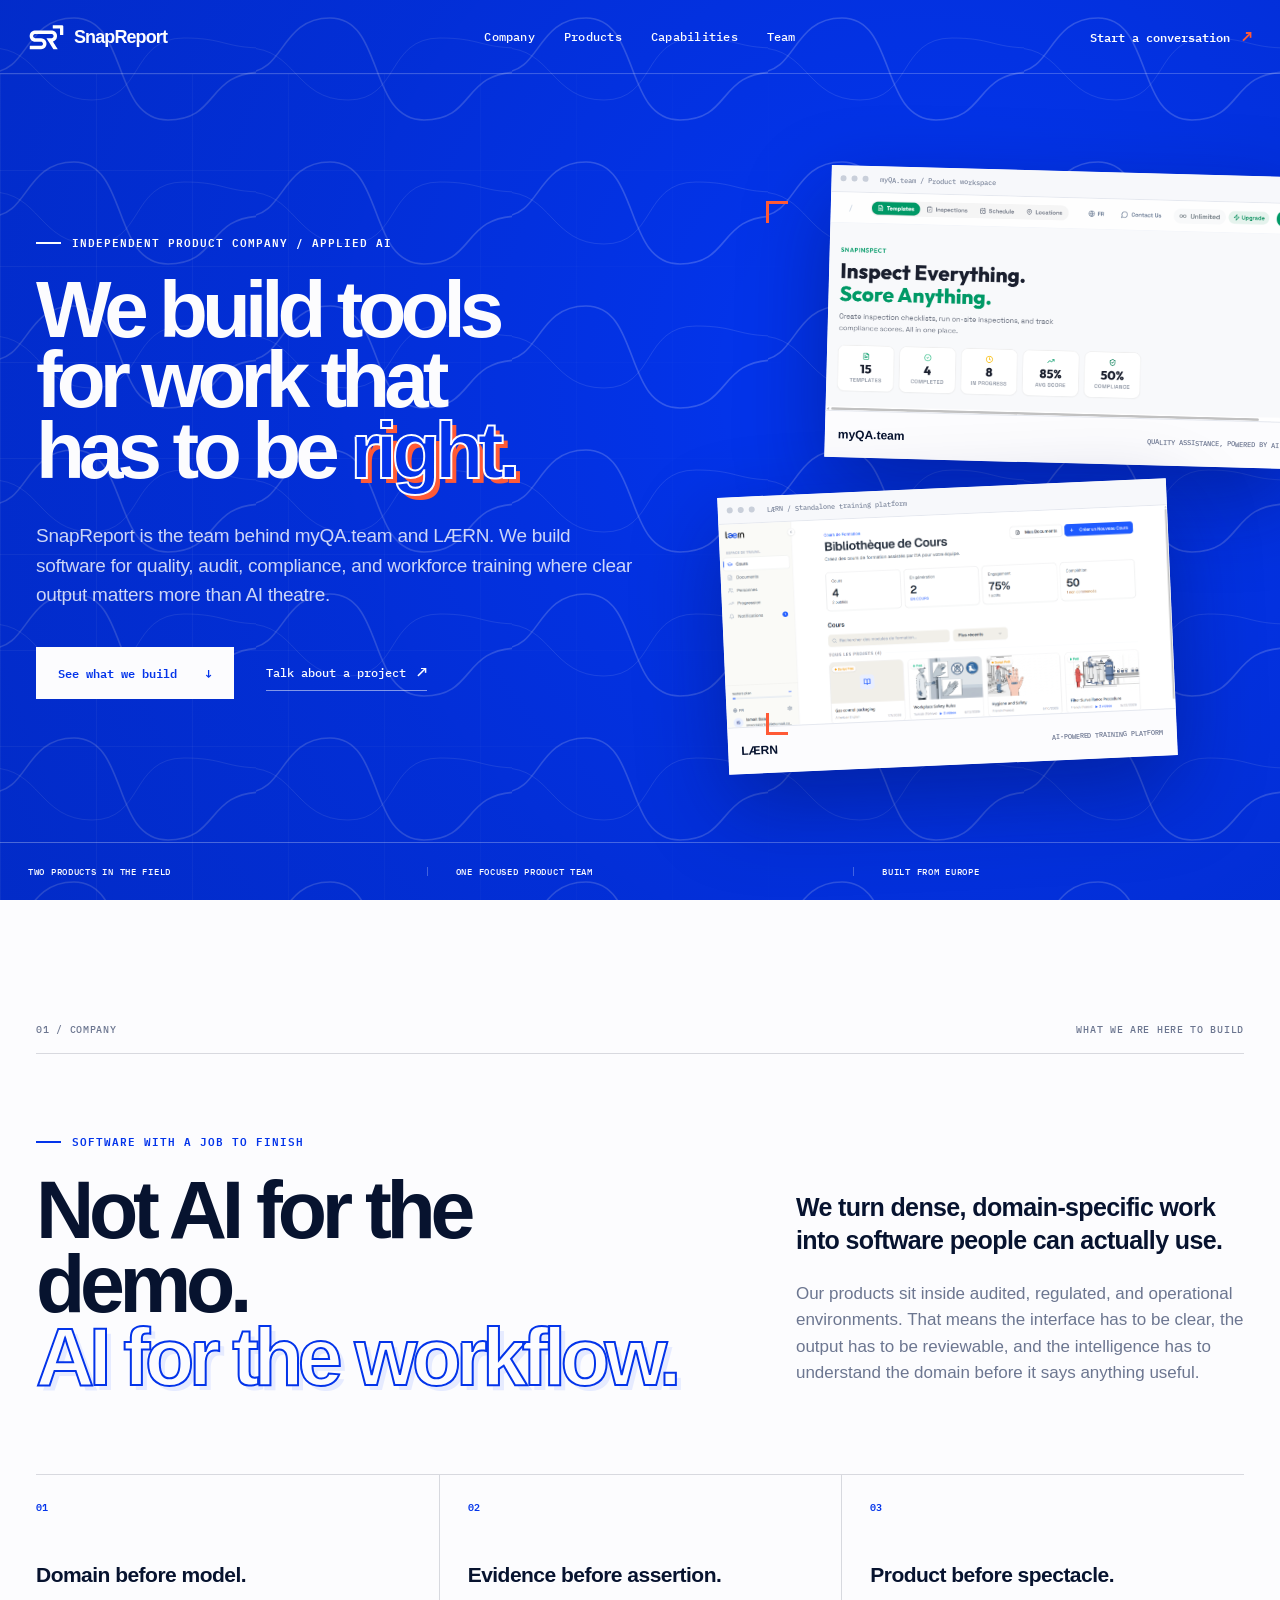
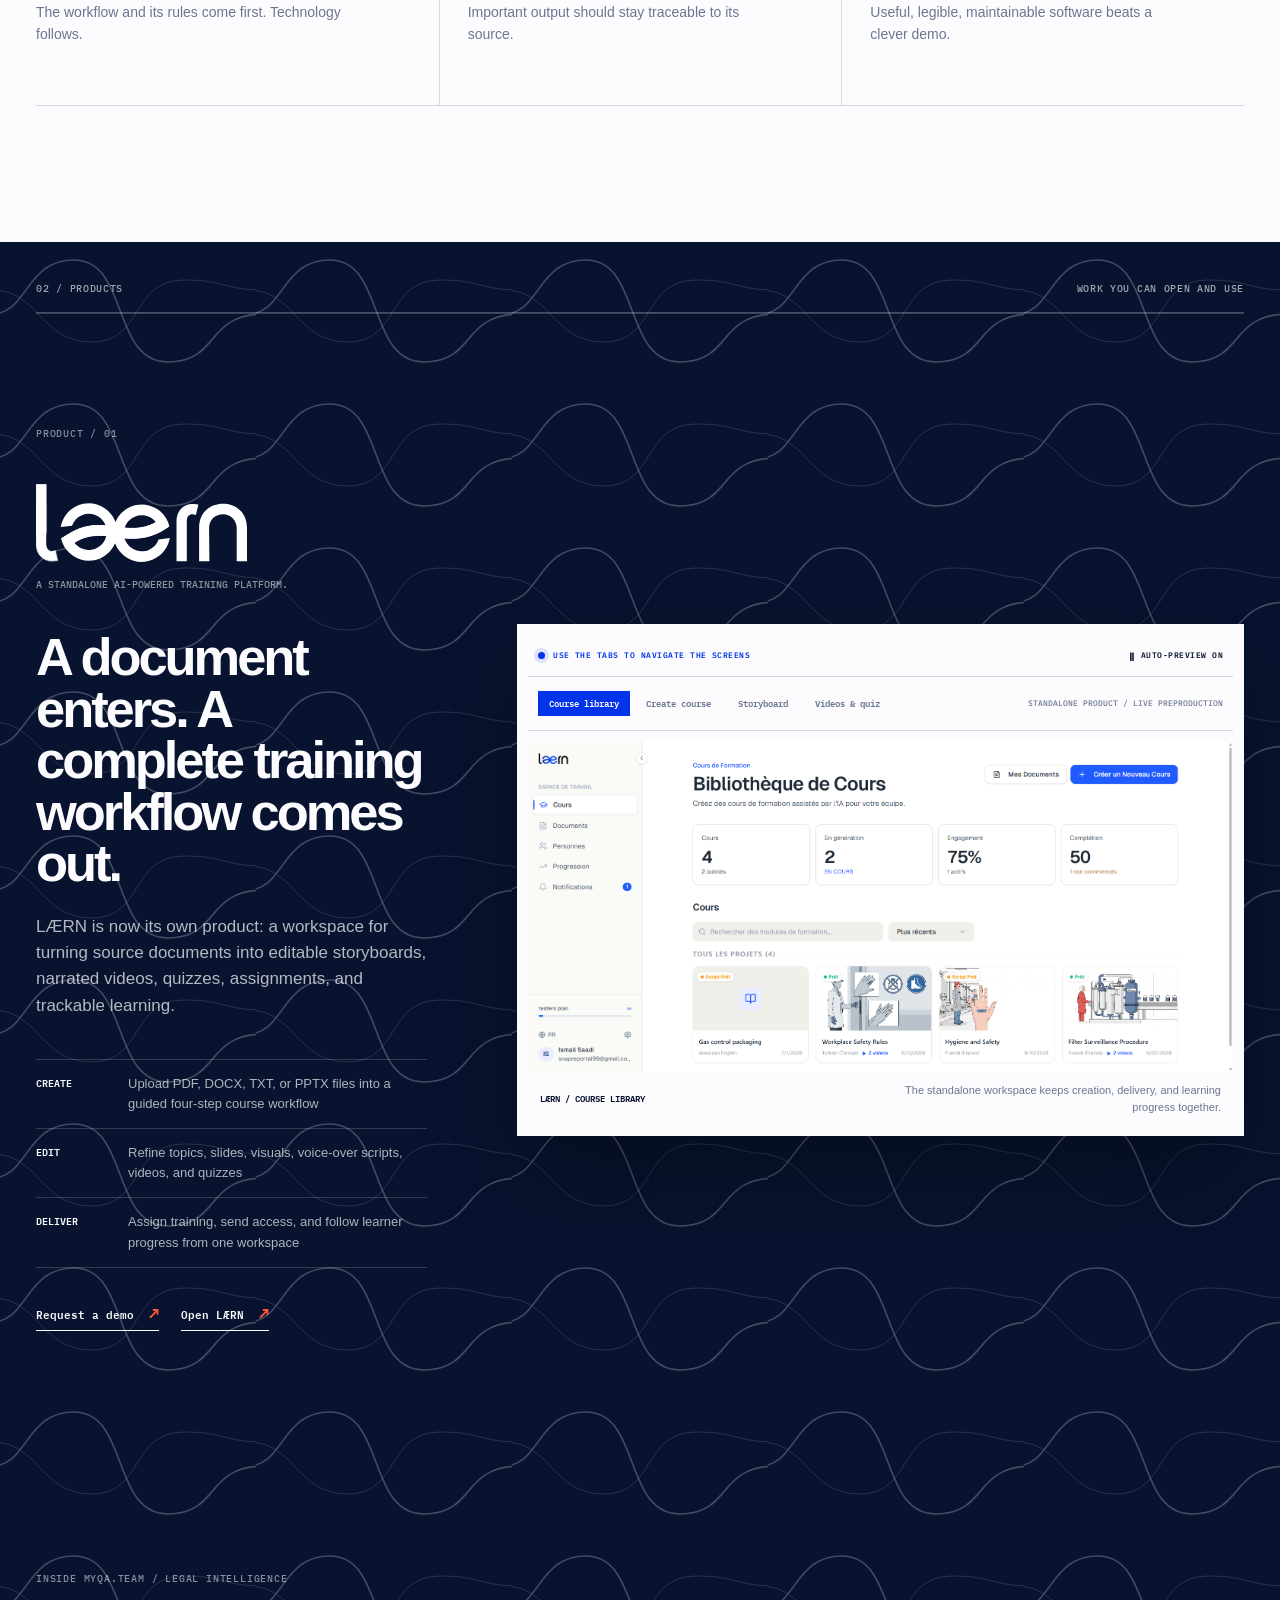
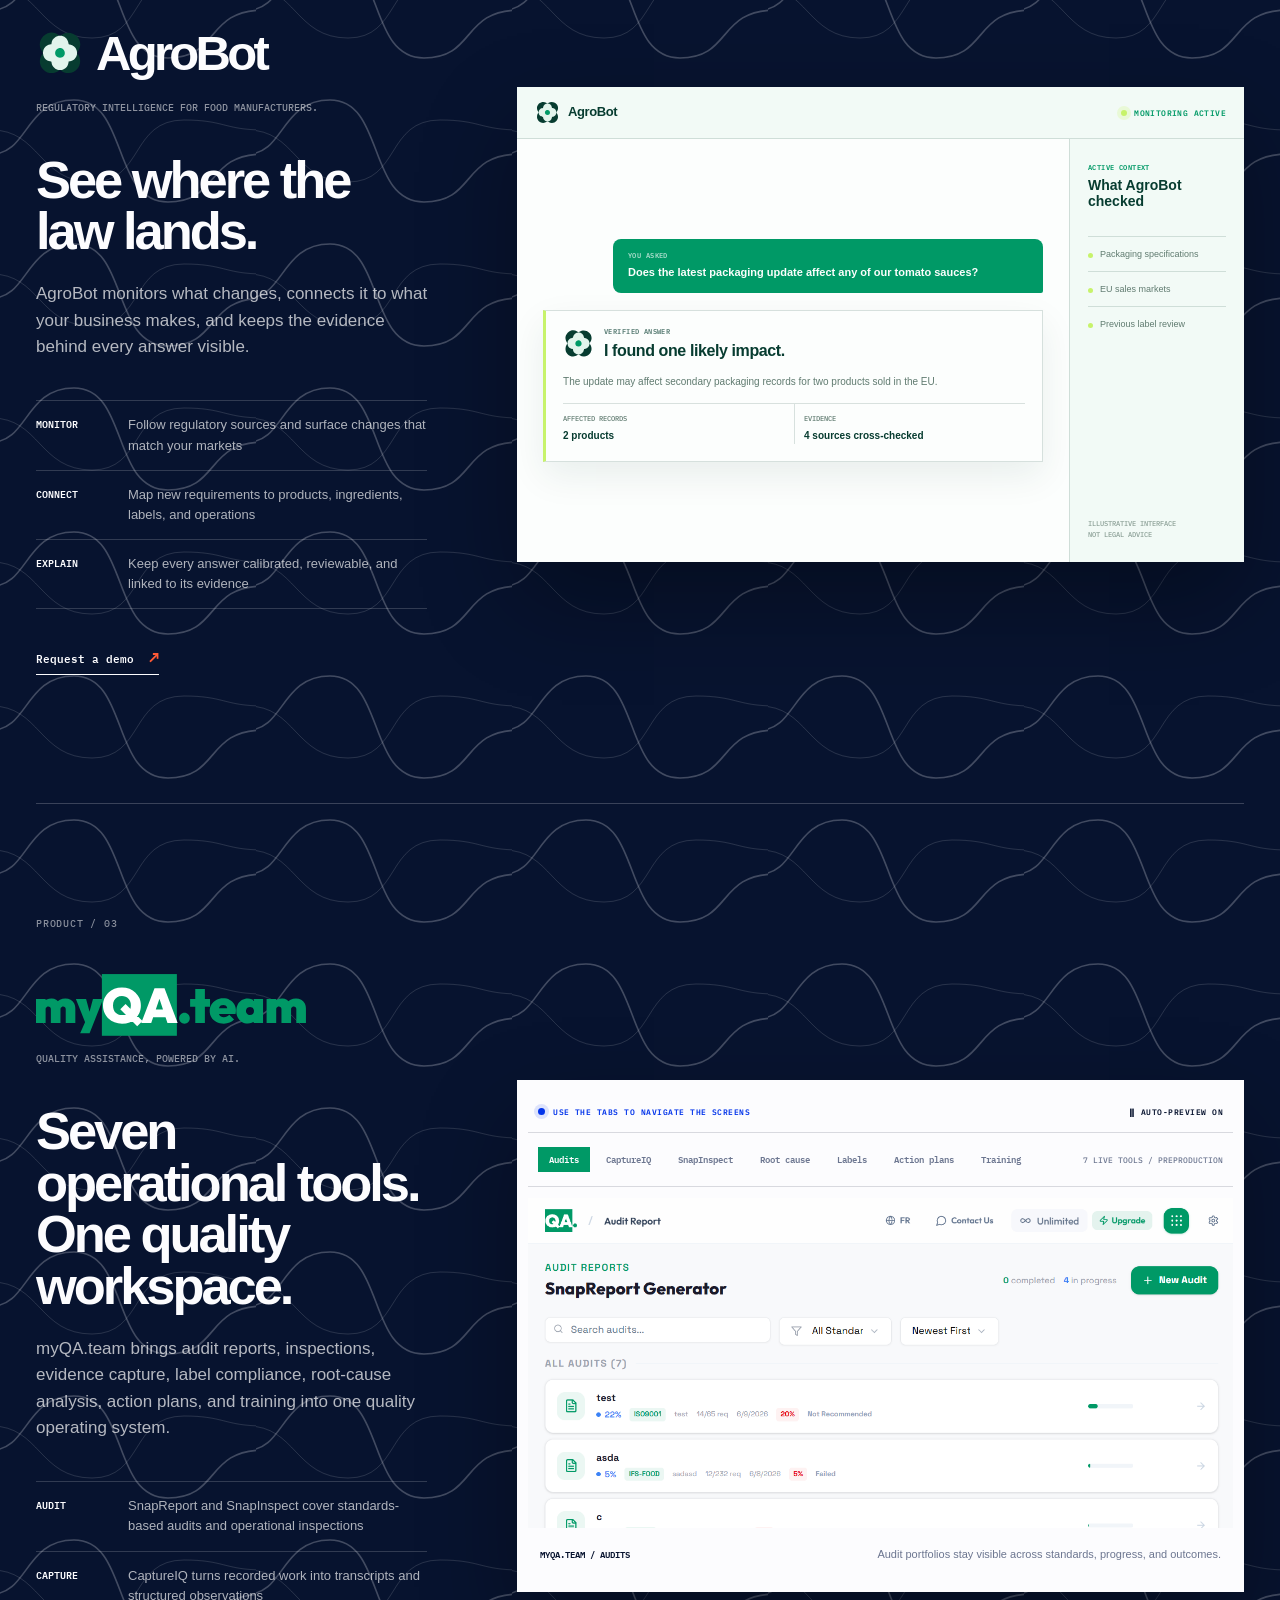
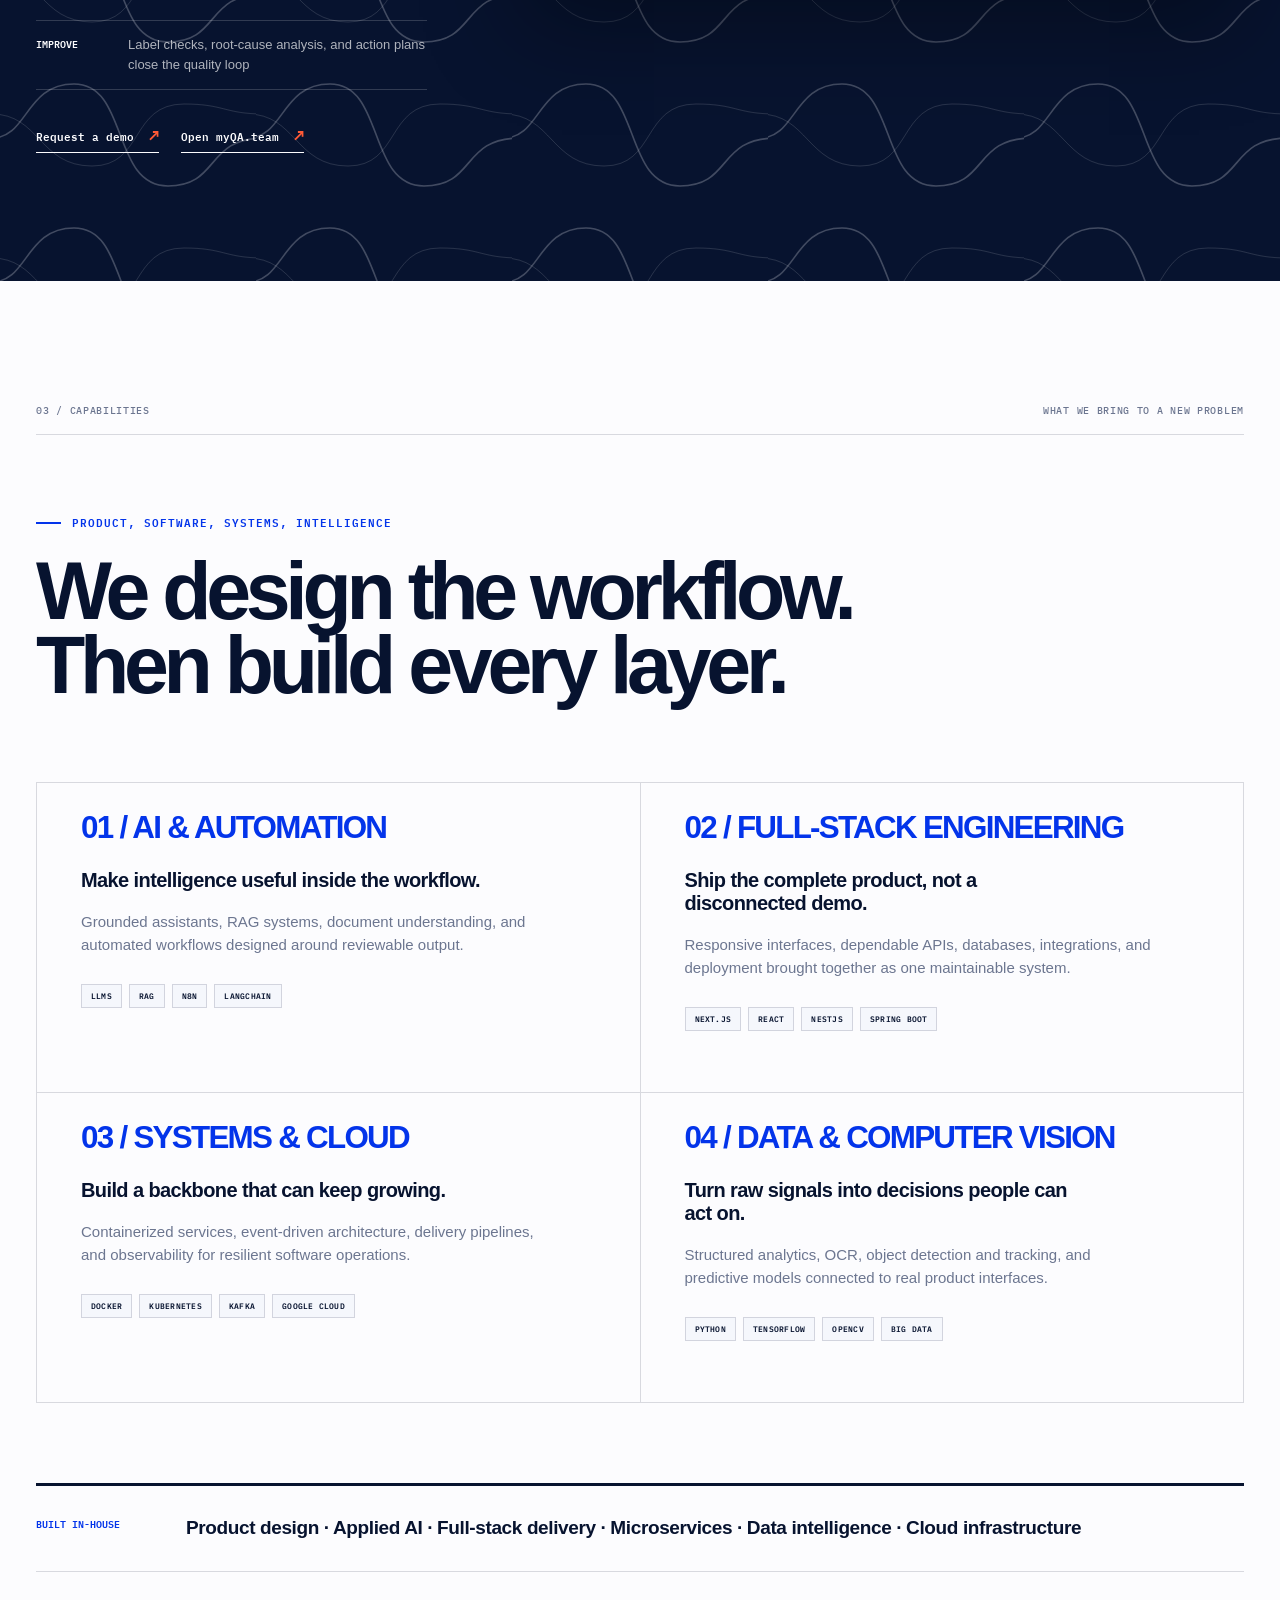
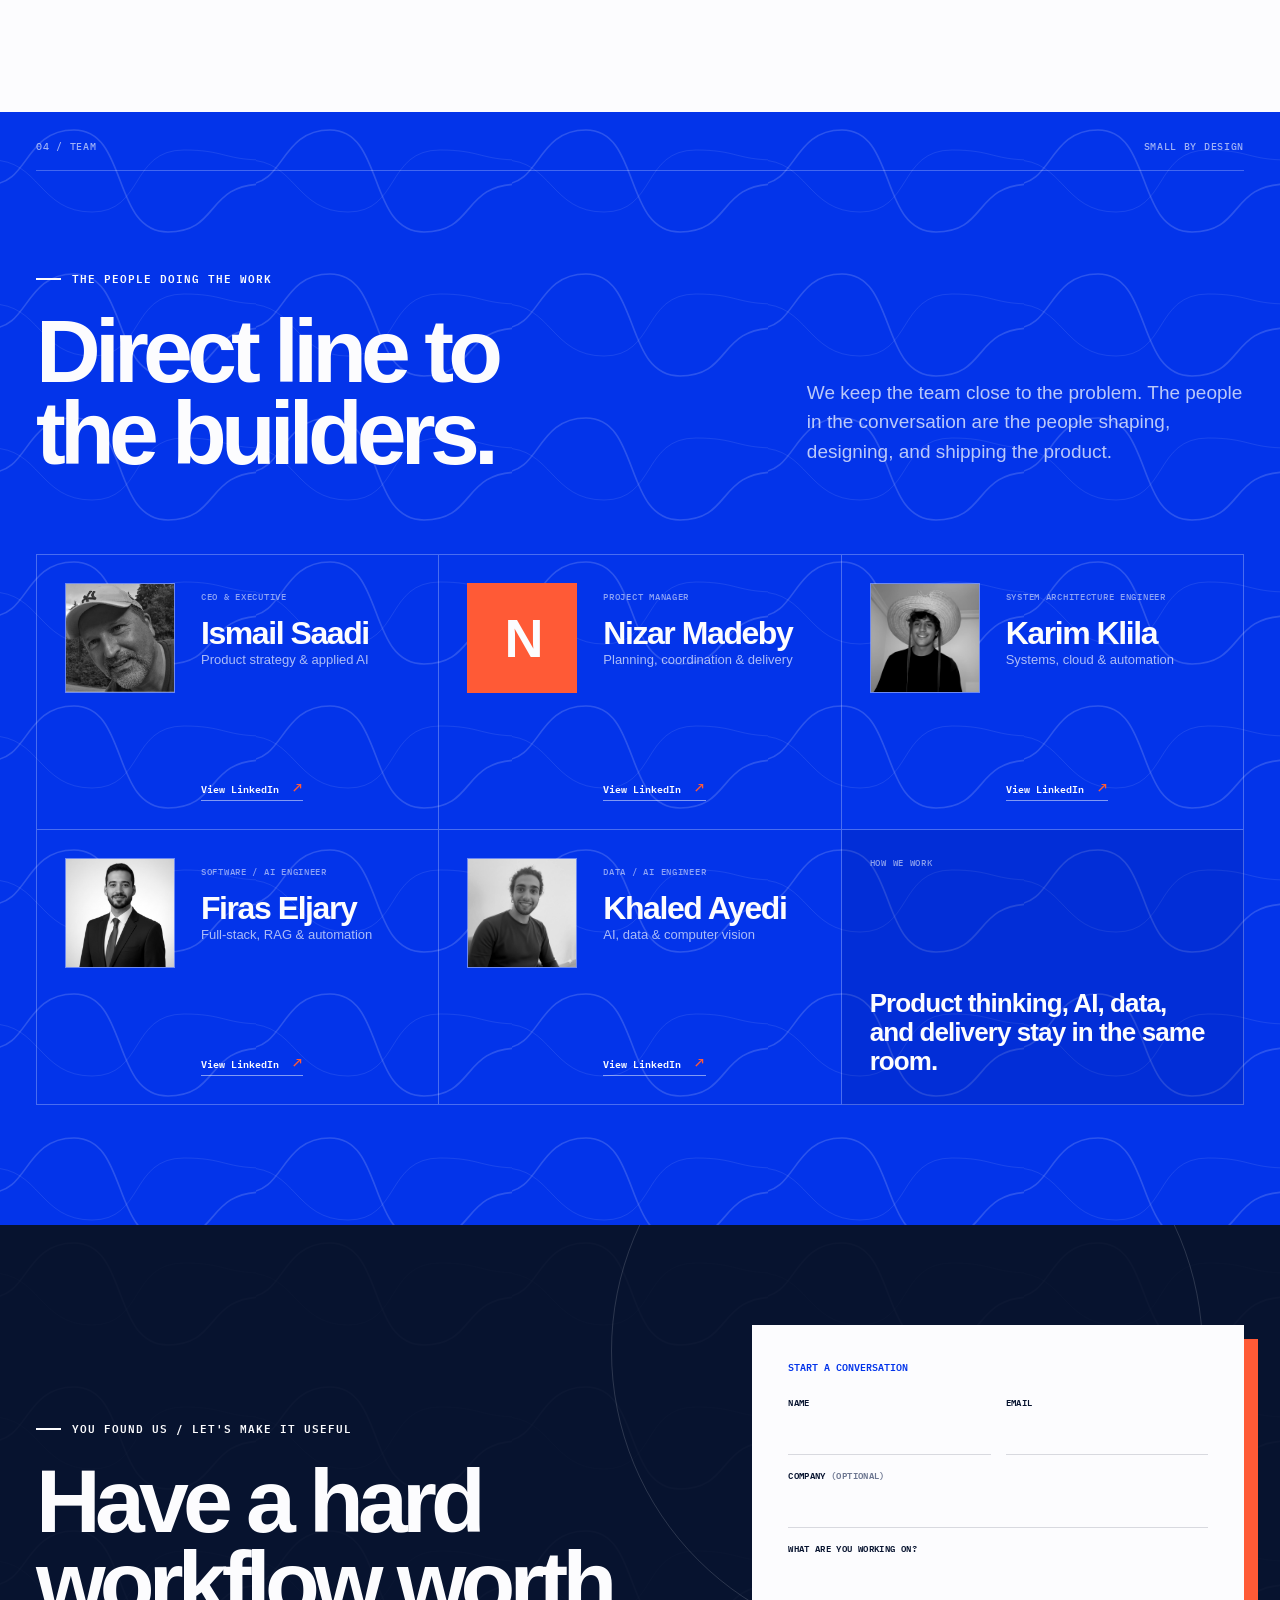
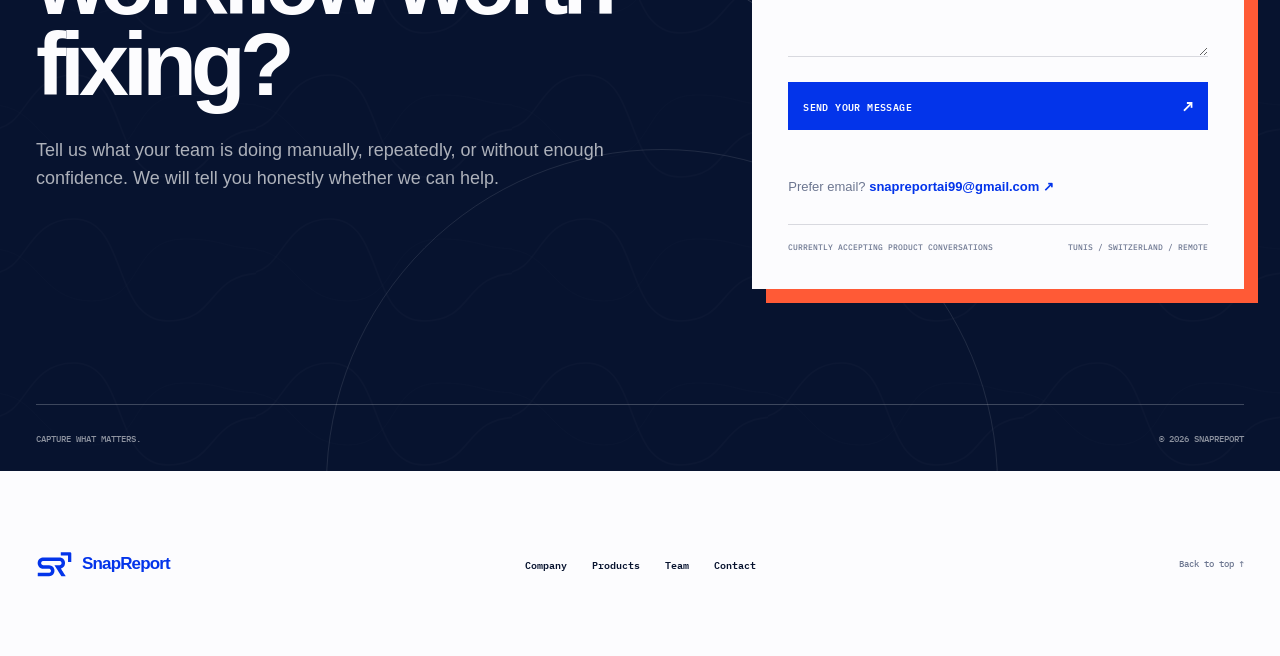
==== commit 08e538d1: "Update team section with Ismail photo and LinkedIn links" ====
--- a/index.html
+++ b/index.html
@@ -4,19 +4,19 @@
   <meta charset="UTF-8">
   <meta name="viewport" content="width=device-width, initial-scale=1.0">
   <meta name="theme-color" content="#0334EA">
-  <title>SnapReport | Identity Standards</title>
-  <meta name="description" content="The official SnapReport identity system: logo, color, typography, motion, layout and voice standards.">
-  <link rel="icon" href="assets/snapreport-symbol-blue.svg" type="image/svg+xml">
+  <title>SnapReport | Applied AI products, built for real work</title>
+  <meta name="description" content="SnapReport is the product company behind myQA.team and LÆRN. We build applied AI software for quality, audit, compliance, and field training.">
+  <link rel="icon" href="assets/snapreport-symbol-blue.svg?v=20260714-2" type="image/svg+xml">
   <link rel="preconnect" href="https://fonts.googleapis.com">
   <link rel="preconnect" href="https://fonts.gstatic.com" crossorigin>
   <link rel="preconnect" href="https://api.fontshare.com">
   <link href="https://fonts.googleapis.com/css2?family=IBM+Plex+Mono:wght@400;500;600&display=swap" rel="stylesheet">
   <link href="https://api.fontshare.com/v2/css?f[]=satoshi@400,500,700,900&display=swap" rel="stylesheet">
-  <link rel="stylesheet" href="css/styles.css">
+  <link rel="stylesheet" href="css/landing.css?v=20260714-3">
 </head>
 <body>
-  <a class="skip-link" href="#main">Skip to identity standards</a>
-  <div class="reading-progress" id="readingProgress" aria-hidden="true"></div>
+  <a class="skip-link" href="#main">Skip to content</a>
+  <div class="page-progress" id="pageProgress" aria-hidden="true"></div>
 
   <svg class="svg-defs" aria-hidden="true">
     <defs>
@@ -26,296 +26,309 @@
       <filter id="to-ink" color-interpolation-filters="sRGB">
         <feColorMatrix type="matrix" values="0 0 0 0 0.0275 0 0 0 0 0.0745 0 0 0 0 0.1843 0 0 0 1 0"/>
       </filter>
+      <filter id="logo-white-transparent" color-interpolation-filters="sRGB">
+        <feColorMatrix type="matrix" values="0 0 0 0 1 0 0 0 0 1 0 0 0 0 1 .5 .5 .5 0 -.7"/>
+      </filter>
+      <filter id="logo-blue-transparent" color-interpolation-filters="sRGB">
+        <feColorMatrix type="matrix" values="0 0 0 0 .0118 0 0 0 0 .2039 0 0 0 0 .9176 .5 .5 .5 0 -.7"/>
+      </filter>
     </defs>
   </svg>
 
   <header class="site-header" id="siteHeader">
-    <a class="header-brand" href="#foundation" aria-label="SnapReport identity standards home">
-      <span class="brand-symbol brand-symbol--blue" aria-hidden="true">
-        <svg viewBox="350 260 370 280"><use href="Group.svg#compressed"></use></svg>
-      </span>
-      <span class="header-brand-copy"><strong>SnapReport</strong><small>Identity standards</small></span>
+    <a class="site-brand" href="#home" aria-label="SnapReport home">
+      <img class="site-brand__mark" src="assets/snapreport-symbol-blue.svg?v=20260714-2" alt="" aria-hidden="true">
+      <span class="site-brand__name">SnapReport</span>
     </a>
 
-    <button class="menu-toggle" id="menuToggle" type="button" aria-controls="mainNav" aria-expanded="false">
-      <span>Index</span><span class="menu-icon" aria-hidden="true"><i></i><i></i></span>
+    <button class="menu-toggle" id="menuToggle" type="button" aria-controls="siteNav" aria-expanded="false">
+      <span>Menu</span><i aria-hidden="true"></i>
     </button>
 
-    <nav class="main-nav" id="mainNav" aria-label="Identity sections">
-      <a href="#foundation"><span>01</span>Foundation</a>
-      <a href="#logo"><span>02</span>Logo</a>
-      <a href="#color"><span>03</span>Color</a>
-      <a href="#type"><span>04</span>Type</a>
-      <a href="#system"><span>05</span>System</a>
-      <a href="#voice"><span>06</span>Voice</a>
+    <nav class="site-nav" id="siteNav" aria-label="Main navigation">
+      <a href="#company">Company</a>
+      <a href="#products">Products</a>
+      <a href="#capabilities">Capabilities</a>
+      <a href="#team">Team</a>
     </nav>
 
-    <div class="header-meta" aria-label="Document version"><span>SR / ID</span><span>V1.0 / 2026</span></div>
+    <a class="header-contact" href="#contact">Start a conversation <span aria-hidden="true">↗</span></a>
   </header>
 
   <main id="main">
-    <section class="hero blue-field" id="foundation" data-section>
-      <div class="hero-grid" aria-hidden="true"></div>
+    <section class="hero" id="home">
+      <div class="signal-current" aria-hidden="true"></div>
+      <svg class="hero-watermark" viewBox="350 260 370 280" aria-hidden="true" focusable="false">
+        <use href="Group.svg#compressed"></use>
+      </svg>
+
       <div class="hero-copy">
-        <p class="kicker kicker--reverse" data-reveal>Identity system / Volume 01</p>
-        <h1 data-reveal>Capture what<br><span>matters.</span></h1>
-        <p class="hero-intro" data-reveal>SnapReport turns moving information into a clear point of view. The identity does the same: frame the signal, remove the noise, deliver with confidence.</p>
-      </div>
-
-      <div class="hero-mark" data-reveal aria-label="SnapReport primary stacked logo">
-        <span class="frame-corner frame-corner--tl" aria-hidden="true"></span><span class="frame-corner frame-corner--tr" aria-hidden="true"></span>
-        <span class="frame-corner frame-corner--bl" aria-hidden="true"></span><span class="frame-corner frame-corner--br" aria-hidden="true"></span>
-        <span class="scan-line" aria-hidden="true"></span>
-        <svg class="lockup lockup--hero" viewBox="130 250 800 490" role="img" aria-label="SnapReport">
-          <use href="Group.svg#compressed"></use><use href="Group.svg#snapreport"></use>
-        </svg>
-        <div class="hero-mark-meta" aria-hidden="true"><span>FRAME / 001</span><span>LOCKED</span></div>
-      </div>
-
-      <div class="hero-footer">
-        <p>One system. Every signal.</p>
-        <div class="hero-principles" aria-label="Brand principles"><span>Precise</span><span>Decisive</span><span>Clear</span></div>
-        <a class="scroll-cue" href="#idea">Explore the system <span aria-hidden="true">↓</span></a>
-      </div>
-    </section>
-
-    <section class="section idea-section" id="idea" data-section>
-      <div class="section-index"><span>01.1</span><span>Brand idea</span></div>
-      <div class="idea-heading">
-        <p class="kicker" data-reveal>The idea inside the mark</p>
-        <h2 data-reveal>From signal<br>to certainty.</h2>
-      </div>
-      <div class="idea-copy" data-reveal>
-        <p class="lead">The symbol is not a monogram for its own sake. It is a compact process.</p>
-        <p>The continuous <strong>S</strong> and <strong>R</strong> hold capture and reporting in one motion. The open corner frames the decision: the exact moment raw information becomes useful.</p>
-      </div>
-
-      <div class="anatomy" data-reveal>
-        <div class="anatomy-stage">
-          <svg class="anatomy-symbol" viewBox="350 260 370 280" role="img" aria-label="SnapReport symbol anatomy"><g filter="url(#to-snap-blue)"><use href="Group.svg#compressed"></use></g></svg>
-          <span class="anatomy-dot anatomy-dot--snap" aria-hidden="true"></span><span class="anatomy-dot anatomy-dot--report" aria-hidden="true"></span><span class="anatomy-dot anatomy-dot--frame" aria-hidden="true"></span>
-        </div>
-        <ol class="anatomy-notes">
-          <li><span>01 / Snap</span><strong>Capture the signal.</strong><p>The rounded entry feels immediate, not abrupt.</p></li>
-          <li><span>02 / Report</span><strong>Give it direction.</strong><p>The diagonal leg moves information forward.</p></li>
-          <li><span>03 / Frame</span><strong>Choose what matters.</strong><p>The crop corner is our recurring visual signature.</p></li>
-        </ol>
-      </div>
-
-      <div class="brand-platform" data-reveal>
-        <article><span>Purpose</span><p>Make information easier to see, trust and act on.</p></article>
-        <article><span>Promise</span><p>Capture the right signal. Deliver the clear report.</p></article>
-        <article><span>Character</span><p>Precise. Decisive. Composed. Human.</p></article>
-      </div>
-    </section>
-
-    <section class="section logo-section" id="logo" data-section>
-      <div class="section-index section-index--reverse"><span>02</span><span>Logo system</span></div>
-      <div class="section-head section-head--reverse">
-        <p class="kicker kicker--reverse" data-reveal>Built to hold its ground</p>
-        <h2 data-reveal>One mark.<br>Three useful forms.</h2>
-        <p data-reveal>Use the most complete form the space allows. Never redraw, typeset or rearrange the supplied artwork.</p>
-      </div>
-
-      <div class="logo-lab" data-reveal>
-        <div class="logo-lab-toolbar">
-          <div><span class="toolbar-label">Live logo field</span><span class="toolbar-value" id="logoModeLabel">Snap Blue / Reverse</span></div>
-          <div class="segmented" role="group" aria-label="Preview logo backgrounds">
-            <button type="button" class="is-active" data-logo-mode="blue" aria-pressed="true">Blue</button>
-            <button type="button" data-logo-mode="paper" aria-pressed="false">Paper</button>
-            <button type="button" data-logo-mode="ink" aria-pressed="false">Ink</button>
-          </div>
-        </div>
-        <div class="logo-lab-stage" id="logoLabStage" data-mode="blue">
-          <span class="frame-corner frame-corner--tl" aria-hidden="true"></span><span class="frame-corner frame-corner--tr" aria-hidden="true"></span>
-          <span class="frame-corner frame-corner--bl" aria-hidden="true"></span><span class="frame-corner frame-corner--br" aria-hidden="true"></span>
-          <svg class="lockup lockup--lab" viewBox="130 250 800 490" role="img" aria-label="SnapReport stacked lockup preview"><use href="Group.svg#compressed"></use><use href="Group.svg#snapreport"></use></svg>
-        </div>
-      </div>
-
-      <div class="logo-forms">
-        <article class="logo-form logo-form--wide" data-reveal>
-          <div class="logo-form-art logo-form-art--blue"><svg class="lockup" viewBox="130 250 800 490" role="img" aria-label="Primary stacked lockup"><use href="Group.svg#compressed"></use><use href="Group.svg#snapreport"></use></svg></div>
-          <div class="logo-form-caption"><span>01 / Primary</span><strong>Stacked lockup</strong><p>Brand-led moments, covers and opening frames.</p></div>
-        </article>
-        <article class="logo-form" data-reveal>
-          <div class="logo-form-art logo-form-art--paper"><svg class="symbol-art" viewBox="350 260 370 280" role="img" aria-label="SnapReport symbol"><g filter="url(#to-snap-blue)"><use href="Group.svg#compressed"></use></g></svg></div>
-          <div class="logo-form-caption"><span>02 / Compact</span><strong>Symbol</strong><p>Product UI, avatars and spaces below 120px.</p></div>
-        </article>
-        <article class="logo-form" data-reveal>
-          <div class="logo-form-art logo-form-art--ink"><svg class="wordmark-art" viewBox="160 610 720 120" role="img" aria-label="SnapReport wordmark"><use href="Group.svg#snapreport"></use></svg></div>
-          <div class="logo-form-caption"><span>03 / Quiet</span><strong>Wordmark</strong><p>Navigation, document footers and signatures.</p></div>
-        </article>
-      </div>
-
-      <div class="logo-rules">
-        <div class="clearspace-card" data-reveal>
-          <div class="rule-heading"><span>Clear space</span><strong>Give the mark room to finish the thought.</strong></div>
-          <div class="clearspace-diagram">
-            <span class="measure measure--top">1×</span><span class="measure measure--left">1×</span>
-            <div class="clearspace-box"><svg viewBox="350 260 370 280" role="img" aria-label="Logo clear space example"><use href="Group.svg#compressed"></use></svg></div>
-          </div>
-          <p><strong>1×</strong> equals the height of the frame corner. Keep at least 1× clear on every side.</p>
-        </div>
-        <div class="minimum-card" data-reveal>
-          <div class="rule-heading"><span>Minimum size</span><strong>Small should still feel unmistakable.</strong></div>
-          <div class="minimum-examples">
-            <div><svg viewBox="350 260 370 280" aria-hidden="true"><use href="Group.svg#compressed"></use></svg><span>24 px / digital</span></div>
-            <div><svg viewBox="130 250 800 490" aria-hidden="true"><use href="Group.svg#compressed"></use><use href="Group.svg#snapreport"></use></svg><span>120 px / lockup</span></div>
-          </div>
-          <p>Below the lockup minimum, switch to the symbol. Do not let the wordmark disappear.</p>
-        </div>
-      </div>
-
-      <div class="misuse" data-reveal>
-        <div class="rule-heading rule-heading--reverse"><span>Never</span><strong>Recognition comes from consistency.</strong></div>
-        <div class="misuse-grid">
-          <article><div class="misuse-art"><svg class="misuse-stretch" viewBox="350 260 370 280" aria-hidden="true"><use href="Group.svg#compressed"></use></svg></div><p>Stretch or compress</p></article>
-          <article><div class="misuse-art"><svg class="misuse-rotate" viewBox="350 260 370 280" aria-hidden="true"><use href="Group.svg#compressed"></use></svg></div><p>Rotate the mark</p></article>
-          <article><div class="misuse-art misuse-art--gradient"><svg viewBox="350 260 370 280" aria-hidden="true"><use href="Group.svg#compressed"></use></svg></div><p>Use gradients inside it</p></article>
-          <article><div class="misuse-art"><svg class="misuse-shadow" viewBox="350 260 370 280" aria-hidden="true"><use href="Group.svg#compressed"></use></svg></div><p>Add effects or shadows</p></article>
-        </div>
-      </div>
-    </section>
-
-    <section class="section color-section" id="color" data-section>
-      <div class="section-index"><span>03</span><span>Color</span></div>
-      <div class="section-head">
-        <p class="kicker" data-reveal>Color with a job to do</p>
-        <h2 data-reveal>Blue is the signal.</h2>
-        <p data-reveal>Snap Blue owns the identity. Everything else creates contrast, hierarchy or meaning. Use flat color only; never decorate the logo with a gradient.</p>
-      </div>
-
-      <div class="palette" data-reveal>
-        <button class="swatch swatch--blue" type="button" data-copy="#0334EA" aria-label="Copy Snap Blue hex value 0334EA"><span class="swatch-role">Primary / 60%</span><span class="swatch-name">Snap Blue</span><span class="swatch-value">#0334EA</span><span class="swatch-copy">Copy</span></button>
-        <button class="swatch swatch--ink" type="button" data-copy="#07132F" aria-label="Copy Signal Ink hex value 07132F"><span class="swatch-role">Ground / 20%</span><span class="swatch-name">Signal Ink</span><span class="swatch-value">#07132F</span><span class="swatch-copy">Copy</span></button>
-        <button class="swatch swatch--white" type="button" data-copy="#FCFCFE" aria-label="Copy Report White hex value FCFCFE"><span class="swatch-role">Canvas / 15%</span><span class="swatch-name">Report White</span><span class="swatch-value">#FCFCFE</span><span class="swatch-copy">Copy</span></button>
-        <button class="swatch swatch--mist" type="button" data-copy="#E6EBFF" aria-label="Copy Grid Mist hex value E6EBFF"><span class="swatch-role">Structure / 5%</span><span class="swatch-name">Grid Mist</span><span class="swatch-value">#E6EBFF</span><span class="swatch-copy">Copy</span></button>
-        <button class="swatch swatch--proof" type="button" data-copy="#FF5A36" aria-label="Copy Proof Orange hex value FF5A36"><span class="swatch-role">Exception only</span><span class="swatch-name">Proof Orange</span><span class="swatch-value">#FF5A36</span><span class="swatch-copy">Copy</span></button>
-      </div>
-
-      <div class="color-guidance">
-        <div class="ratio-card" data-reveal>
-          <div class="ratio-visual" aria-label="Recommended color ratio: 60 percent blue, 20 percent ink, 15 percent white, 5 percent mist"><span style="--ratio:60"></span><span style="--ratio:20"></span><span style="--ratio:15"></span><span style="--ratio:5"></span></div>
-          <div><span>Recommended ratio</span><strong>Own the blue. Use restraint everywhere else.</strong></div>
-        </div>
-        <div class="access-card" data-reveal><span class="access-score">AA</span><div><span>Accessible by default</span><strong>Report White on Snap Blue for primary brand moments.</strong><p>Proof Orange is a status cue, never body copy.</p></div></div>
-      </div>
-    </section>
-
-    <section class="section type-section" id="type" data-section>
-      <div class="section-index"><span>04</span><span>Typography</span></div>
-      <div class="section-head">
-        <p class="kicker" data-reveal>Say it without fog</p>
-        <h2 data-reveal>Type that reads<br>at report speed.</h2>
-        <p data-reveal>Satoshi carries the voice: geometric enough to belong beside the mark, human enough for long-form reading. IBM Plex Mono labels evidence, data and system state.</p>
-      </div>
-
-      <div class="type-specimen" data-reveal>
-        <div class="type-meta"><span>Primary family</span><strong>Satoshi</strong><p>Display / Interface / Body</p></div>
-        <div class="type-display"><span class="type-glyph">Rr</span><p>Frame the signal.<br><em>Report the truth.</em></p></div>
-        <div class="weight-row" aria-label="Satoshi approved weights"><span style="font-weight:400">Regular 400</span><span style="font-weight:500">Medium 500</span><span style="font-weight:700">Bold 700</span><span style="font-weight:900">Black 900</span></div>
-      </div>
-
-      <div class="mono-specimen" data-reveal>
-        <div class="type-meta"><span>Evidence family</span><strong>IBM Plex Mono</strong><p>Labels / Data / Metadata</p></div>
-        <div class="mono-lines"><p><span>REPORT_ID</span> SR-0248-A</p><p><span>CAPTURED</span> 10 JUL 2026 / 14:32 UTC</p><p><span>CONFIDENCE</span> 98.4%</p><p><span>STATUS</span> <b><i></i>VERIFIED</b></p></div>
-      </div>
-
-      <div class="type-scale" data-reveal>
-        <div class="scale-row scale-row--display"><span>Display / 112</span><p>Clarity wins.</p></div>
-        <div class="scale-row scale-row--h1"><span>Heading 01 / 64</span><p>Capture the signal.</p></div>
-        <div class="scale-row scale-row--h2"><span>Heading 02 / 40</span><p>Decisions, in focus.</p></div>
-        <div class="scale-row scale-row--body"><span>Body / 18</span><p>Evidence should be easy to scan, understand and act on.</p></div>
-        <div class="scale-row scale-row--label"><span>Label / 12</span><p>REPORT STATUS / VERIFIED</p></div>
-      </div>
-    </section>
-
-    <section class="section system-section" id="system" data-section>
-      <div class="section-index section-index--reverse"><span>05</span><span>Visual system</span></div>
-      <div class="section-head section-head--reverse">
-        <p class="kicker kicker--reverse" data-reveal>The frame is the behavior</p>
-        <h2 data-reveal>Find. Frame.<br>Bring forward.</h2>
-        <p data-reveal>The crop corner extends the logo into a working graphic language. It identifies what matters without becoming decoration for decoration's sake.</p>
-      </div>
-
-      <div class="frame-principles" data-reveal>
-        <article><div class="principle-demo principle-demo--find"><span class="demo-grid"></span><span class="focus-box"></span></div><span>01 / Find</span><h3>Start with the field.</h3><p>Give information space before selecting a focus.</p></article>
-        <article><div class="principle-demo principle-demo--frame"><span class="data-line data-line--1"></span><span class="data-line data-line--2"></span><span class="data-line data-line--3"></span><span class="focus-box"></span></div><span>02 / Frame</span><h3>Choose one signal.</h3><p>One frame per composition. Precision creates trust.</p></article>
-        <article><div class="principle-demo principle-demo--forward"><strong>+18.4%</strong><small>Change detected</small><span class="focus-box"></span></div><span>03 / Forward</span><h3>Make the result obvious.</h3><p>Scale and contrast should resolve the hierarchy instantly.</p></article>
-      </div>
-
-      <div class="pattern-rule" data-reveal>
-        <div class="pattern-stage" aria-label="SnapReport Signal Current repeating pattern">
-          <span class="pattern-unit"><i>256 × 144 / repeat unit</i></span>
-        </div>
-        <div class="pattern-copy">
-          <span>Signature pattern / Signal Current</span>
-          <h3>Information<br>in motion.</h3>
-          <p>Two asymmetrical traces flow in one direction. Their rounded entry and decisive release inherit the gesture of the symbol: alive enough to carry energy, controlled enough to remain SnapReport.</p>
-          <dl>
-            <div><dt>Scale</dt><dd>192–320 px per tile</dd></div>
-            <div><dt>Opacity</dt><dd>5–10% in compositions</dd></div>
-            <div><dt>Behavior</dt><dd>Flow rightward. Never reverse.</dd></div>
-          </dl>
-          <a href="assets/snapreport-signal-pattern.svg" download>Download pattern tile <span aria-hidden="true">↓</span></a>
-        </div>
-      </div>
-
-      <div class="motion-rule" data-reveal>
-        <div class="motion-stage" aria-hidden="true"><div class="motion-capture"><span></span><span></span><span></span><span></span><i></i></div><div class="motion-result"><small>Signal captured</small><strong>98.4%</strong></div></div>
-        <div class="motion-copy"><span>Motion principle / Capture once</span><h3>Move with intent, then hold.</h3><p>Use one scanning or framing action to establish focus. Resolve in under 900ms. The Signal Current may drift slowly; every focal element must come to rest.</p></div>
-      </div>
-
-      <div class="applications-heading" data-reveal><span>Applied identity</span><h3>A system that works, not a system that poses.</h3></div>
-      <div class="applications" data-reveal>
-        <article class="report-cover" aria-label="SnapReport report cover example">
-          <header><svg viewBox="350 260 370 280" aria-hidden="true"><use href="Group.svg#compressed"></use></svg><span>QUARTERLY / 04</span></header>
-          <div><p>Operations intelligence</p><h4>Signal<br>Report</h4></div>
-          <footer><span>Prepared 10.07.26</span><span>SR-0248-A</span></footer>
-        </article>
-
-        <article class="product-shell" aria-label="SnapReport product interface example">
-          <header><div class="product-brand"><svg viewBox="350 260 370 280" aria-hidden="true"><g filter="url(#to-snap-blue)"><use href="Group.svg#compressed"></use></g></svg><strong>SnapReport</strong></div><span>Acme / Operations</span><i aria-hidden="true">AK</i></header>
-          <div class="product-body">
-            <aside><span class="is-current">Overview</span><span>Reports</span><span>Signals</span><span>Sources</span></aside>
-            <div class="dashboard">
-              <div class="dashboard-title"><div><span>REPORT / WEEK 28</span><h4>Operations pulse</h4></div><button type="button" tabindex="-1">Export report</button></div>
-              <div class="metric-grid"><div><span>Throughput</span><strong>1,284</strong><small>+18.4%</small></div><div><span>Exceptions</span><strong>24</strong><small class="is-alert">3 review</small></div><div><span>Confidence</span><strong>98.4%</strong><small>Verified</small></div></div>
-              <div class="chart-card"><div class="chart-meta"><span>Signal volume</span><span>JUL 04 / JUL 10</span></div><div class="bars" aria-hidden="true"><i style="--h:42%"></i><i style="--h:64%"></i><i style="--h:51%"></i><i style="--h:78%"></i><i style="--h:66%"></i><i style="--h:89%"></i><i style="--h:74%"></i></div></div>
+        <p class="eyebrow eyebrow--reverse" data-reveal>Independent product company / Applied AI</p>
+        <h1 data-reveal>We build tools for work that has to be <em>right.</em></h1>
+        <p class="hero-lede" data-reveal>SnapReport is the team behind myQA.team and LÆRN. We build software for quality, audit, compliance, and workforce training where clear output matters more than AI theatre.</p>
+        <div class="hero-actions" data-reveal>
+          <a class="button button--light" href="#products">See what we build <span aria-hidden="true">↓</span></a>
+          <a class="text-link" href="#contact">Talk about a project <span aria-hidden="true">↗</span></a>
+        </div>
+      </div>
+
+      <div class="hero-products" data-reveal aria-label="SnapReport products">
+        <figure class="hero-product hero-product--myqa">
+          <div class="browser-bar"><span></span><span></span><span></span><small>myQA.team / Product workspace</small></div>
+          <img src="assets/products/myqa-snapinspect-live.png" alt="myQA.team SnapInspect dashboard showing inspection templates, progress, scores, and compliance">
+          <figcaption><strong>myQA.team</strong><span>Quality assistance, powered by AI</span></figcaption>
+        </figure>
+        <figure class="hero-product hero-product--laern">
+          <div class="browser-bar"><span></span><span></span><span></span><small>LÆRN / Standalone training platform</small></div>
+          <img src="assets/products/laern-library-live.png" alt="Standalone LÆRN course library showing AI-assisted training courses and progress indicators">
+          <figcaption><strong>LÆRN</strong><span>AI-powered training platform</span></figcaption>
+        </figure>
+        <div class="capture-frame" aria-hidden="true"><i></i><i></i><i></i><i></i></div>
+      </div>
+
+      <div class="hero-foot">
+        <span>Two products in the field</span>
+        <span>One focused product team</span>
+        <span>Built from Europe</span>
+      </div>
+    </section>
+
+    <section class="company-section" id="company">
+      <div class="section-index"><span>01 / Company</span><span>What we are here to build</span></div>
+      <div class="company-statement">
+        <p class="eyebrow" data-reveal>Software with a job to finish</p>
+        <h2 data-reveal>Not AI for the demo.<br><em>AI for the workflow.</em></h2>
+      </div>
+      <div class="company-detail" data-reveal>
+        <p class="company-lead">We turn dense, domain-specific work into software people can actually use.</p>
+        <p>Our products sit inside audited, regulated, and operational environments. That means the interface has to be clear, the output has to be reviewable, and the intelligence has to understand the domain before it says anything useful.</p>
+      </div>
+      <div class="company-principles" data-reveal>
+        <article><span>01</span><strong>Domain before model.</strong><p>The workflow and its rules come first. Technology follows.</p></article>
+        <article><span>02</span><strong>Evidence before assertion.</strong><p>Important output should stay traceable to its source.</p></article>
+        <article><span>03</span><strong>Product before spectacle.</strong><p>Useful, legible, maintainable software beats a clever demo.</p></article>
+      </div>
+    </section>
+
+    <section class="products-section" id="products">
+      <div class="section-index section-index--reverse"><span>02 / Products</span><span>Work you can open and use</span></div>
+
+      <article class="product-case product-case--agrobot" id="agrobot">
+        <div class="product-copy">
+          <div class="product-number">Inside myQA.team / Legal intelligence</div>
+          <div class="product-logo product-logo--agrobot" role="img" aria-label="AgroBot"><img src="assets/agrobot.svg?v=20260714-1" alt="" aria-hidden="true"><span>AgroBot</span></div>
+          <p class="product-tagline">Regulatory intelligence for food manufacturers.</p>
+          <h2>See where the law lands.</h2>
+          <p class="product-description">AgroBot monitors what changes, connects it to what your business makes, and keeps the evidence behind every answer visible.</p>
+          <ul class="product-facts">
+            <li><span>Monitor</span>Follow regulatory sources and surface changes that match your markets</li>
+            <li><span>Connect</span>Map new requirements to products, ingredients, labels, and operations</li>
+            <li><span>Explain</span>Keep every answer calibrated, reviewable, and linked to its evidence</li>
+          </ul>
+          <a class="case-link case-link--demo" href="#contact" data-demo-product="AgroBot">Request a demo <span aria-hidden="true">↗</span></a>
+        </div>
+
+        <div class="product-gallery product-gallery--agrobot" data-reveal aria-label="AgroBot legal intelligence preview">
+          <div class="agrobot-preview">
+            <div class="agrobot-preview__bar"><span><img src="assets/agrobot.svg?v=20260714-1" alt="" aria-hidden="true">AgroBot</span><small><i aria-hidden="true"></i>Monitoring active</small></div>
+            <div class="agrobot-preview__body">
+              <div class="agrobot-preview__main">
+                <div class="agrobot-preview__question"><span>You asked</span><strong>Does the latest packaging update affect any of our tomato sauces?</strong></div>
+                <article class="agrobot-preview__answer">
+                  <div><img src="assets/agrobot.svg?v=20260714-1" alt="" aria-hidden="true"><p><span>Verified answer</span><strong>I found one likely impact.</strong></p></div>
+                  <p>The update may affect secondary packaging records for two products sold in the EU.</p>
+                  <dl><div><dt>Affected records</dt><dd>2 products</dd></div><div><dt>Evidence</dt><dd>4 sources cross-checked</dd></div></dl>
+                </article>
+              </div>
+              <aside class="agrobot-preview__context"><span>Active context</span><strong>What AgroBot checked</strong><ul><li>Packaging specifications</li><li>EU sales markets</li><li>Previous label review</li></ul><small>Illustrative interface<br>Not legal advice</small></aside>
             </div>
           </div>
-        </article>
-      </div>
-    </section>
-
-    <section class="section voice-section" id="voice" data-section>
-      <div class="section-index"><span>06</span><span>Voice</span></div>
-      <div class="section-head"><p class="kicker" data-reveal>Evidence has a tone</p><h2 data-reveal>Direct, not cold.<br>Confident, not loud.</h2><p data-reveal>SnapReport speaks like a sharp analyst beside you: specific enough to trust, calm enough to act on.</p></div>
-      <div class="voice-traits" data-reveal><article><span>01</span><strong>Clear</strong><p>One idea per sentence. Use familiar verbs.</p></article><article><span>02</span><strong>Specific</strong><p>Name the number, change or next action.</p></article><article><span>03</span><strong>Composed</strong><p>No hype. No alarmism. No empty confidence.</p></article></div>
-      <div class="voice-examples">
-        <article class="voice-do" data-reveal><span>Say this</span><blockquote>“Three exceptions need review before Friday.”</blockquote><p>States the fact, scale and next moment.</p></article>
-        <article class="voice-dont" data-reveal><span>Not this</span><blockquote>“Unlock game-changing insights with powerful intelligence.”</blockquote><p>Generic claims hide the useful information.</p></article>
-      </div>
-      <div class="language-rules" data-reveal><div><span>Use</span><p>Capture · Review · Compare · Verify · Share · Report</p></div><div><span>Avoid</span><p>Revolutionary · Magical · Seamless · Supercharge · Leverage</p></div><div><span>Tagline</span><p>Capture what matters.</p></div></div>
-    </section>
-
-    <section class="closing blue-field">
-      <div class="closing-mark" aria-hidden="true"><svg viewBox="350 260 370 280"><use href="Group.svg#compressed"></use></svg></div>
-      <div class="closing-copy" data-reveal><p class="kicker kicker--reverse">The standard in one line</p><h2>Frame the signal.<br>Everything else follows.</h2></div>
-      <div class="closing-actions" data-reveal>
-        <a class="download-link" href="Group.svg" download><span>Download source logo</span><span>SVG <i aria-hidden="true">↓</i></span></a>
-        <a class="download-link" href="assets/snapreport-symbol-blue.svg" download><span>Download symbol</span><span>SVG <i aria-hidden="true">↓</i></span></a>
-        <a class="download-link" href="assets/snapreport-signal-pattern.svg" download><span>Download Signal Current</span><span>SVG <i aria-hidden="true">↓</i></span></a>
-      </div>
+        </div>
+      </article>
+
+      <article class="product-case product-case--myqa">
+        <div class="product-copy">
+          <div class="product-number">Product / 03</div>
+          <img class="product-logo product-logo--myqa" src="logos/myqateam/logo-full.svg" alt="myQA.team">
+          <p class="product-tagline">Quality assistance, powered by AI.</p>
+          <h2>Seven operational tools. One quality workspace.</h2>
+          <p class="product-description">myQA.team brings audit reports, inspections, evidence capture, label compliance, root-cause analysis, action plans, and training into one quality operating system.</p>
+          <ul class="product-facts">
+            <li><span>Audit</span>SnapReport and SnapInspect cover standards-based audits and operational inspections</li>
+            <li><span>Capture</span>CaptureIQ turns recorded work into transcripts and structured observations</li>
+            <li><span>Improve</span>Label checks, root-cause analysis, and action plans close the quality loop</li>
+          </ul>
+          <div class="case-actions"><a class="case-link case-link--demo" href="#contact" data-demo-product="myQA.team">Request a demo <span aria-hidden="true">↗</span></a><a class="case-link" href="https://myqateam.ai" target="_blank" rel="noreferrer">Open myQA.team <span aria-hidden="true">↗</span></a></div>
+        </div>
+
+        <div class="product-gallery" data-gallery="myqa" data-reveal>
+          <div class="gallery-cue"><span title="Select any tab below to navigate between product screens."><i aria-hidden="true"></i>Use the tabs to navigate the screens</span><button class="gallery-autoplay" type="button" aria-pressed="true"><span aria-hidden="true">Ⅱ</span> Auto-preview on</button></div>
+          <div class="gallery-toolbar">
+            <div role="tablist" aria-label="myQA.team product screens">
+              <button type="button" class="is-active" role="tab" aria-selected="true" data-screen="myqa-audits-live.png" data-alt="myQA.team SnapReport dashboard listing standards-based audits, completion, and outcomes">Audits</button>
+              <button type="button" role="tab" aria-selected="false" data-screen="myqa-captureiq-live.png" data-alt="myQA.team CaptureIQ dashboard showing recorded sessions and extracted observations">CaptureIQ</button>
+              <button type="button" role="tab" aria-selected="false" data-screen="myqa-snapinspect-live.png" data-alt="myQA.team SnapInspect dashboard showing inspection templates, progress, scores, and compliance">SnapInspect</button>
+              <button type="button" role="tab" aria-selected="false" data-screen="myqa-corrective-live.png" data-alt="myQA.team corrective-action interface showing a completed root-cause analysis and immediate correction">Root cause</button>
+              <button type="button" role="tab" aria-selected="false" data-screen="myqa-label-validator-live.png" data-alt="myQA.team Label Validator showing packaging evidence and regulatory compliance results">Labels</button>
+              <button type="button" role="tab" aria-selected="false" data-screen="myqa-action-plan-live.png" data-alt="myQA.team action-plan dashboard showing open items, overdue actions, owners, and closures">Action plans</button>
+              <button type="button" role="tab" aria-selected="false" data-screen="myqa-training-live.png" data-alt="myQA.team training dashboard showing courses, generation status, engagement, and completion">Training</button>
+            </div>
+            <span>7 LIVE TOOLS / PREPRODUCTION</span>
+          </div>
+          <figure>
+            <img src="assets/products/myqa-audits-live.png" alt="myQA.team SnapReport dashboard listing standards-based audits, completion, and outcomes">
+            <figcaption><span>myQA.team / Audits</span><span>Audit portfolios stay visible across standards, progress, and outcomes.</span></figcaption>
+          </figure>
+        </div>
+      </article>
+
+      <article class="product-case product-case--laern">
+        <div class="product-copy">
+          <div class="product-number">Product / 01</div>
+          <img class="product-logo product-logo--laern" src="logos/laern/laern logo white.svg" alt="LÆRN">
+          <p class="product-tagline">A standalone AI-powered training platform.</p>
+          <h2>A document enters. A complete training workflow comes out.</h2>
+          <p class="product-description">LÆRN is now its own product: a workspace for turning source documents into editable storyboards, narrated videos, quizzes, assignments, and trackable learning.</p>
+          <ul class="product-facts">
+            <li><span>Create</span>Upload PDF, DOCX, TXT, or PPTX files into a guided four-step course workflow</li>
+            <li><span>Edit</span>Refine topics, slides, visuals, voice-over scripts, videos, and quizzes</li>
+            <li><span>Deliver</span>Assign training, send access, and follow learner progress from one workspace</li>
+          </ul>
+          <div class="case-actions"><a class="case-link case-link--demo" href="#contact" data-demo-product="LÆRN">Request a demo <span aria-hidden="true">↗</span></a><a class="case-link" href="https://laern.eu" target="_blank" rel="noreferrer">Open LÆRN <span aria-hidden="true">↗</span></a></div>
+        </div>
+
+        <div class="product-gallery" data-gallery="laern" data-reveal>
+          <div class="gallery-cue"><span title="Select any tab below to navigate between product screens."><i aria-hidden="true"></i>Use the tabs to navigate the screens</span><button class="gallery-autoplay" type="button" aria-pressed="true"><span aria-hidden="true">Ⅱ</span> Auto-preview on</button></div>
+          <div class="gallery-toolbar">
+            <div role="tablist" aria-label="LÆRN product screens">
+              <button type="button" class="is-active" role="tab" aria-selected="true" data-screen="laern-library-live.png" data-alt="Standalone LÆRN course library with courses, generation status, engagement, and completion indicators">Course library</button>
+              <button type="button" role="tab" aria-selected="false" data-screen="laern-create-live.png" data-alt="Standalone LÆRN new-course screen for uploading PDF, DOCX, TXT, or PPTX source documents">Create course</button>
+              <button type="button" role="tab" aria-selected="false" data-screen="laern-storyboard-live.png" data-alt="Standalone LÆRN storyboard editor with slide list, editable visual, and voice-over script">Storyboard</button>
+              <button type="button" role="tab" aria-selected="false" data-screen="laern-preview-live.png" data-alt="Standalone LÆRN course preview with generated training videos and quizzes">Videos &amp; quiz</button>
+            </div>
+            <span>STANDALONE PRODUCT / LIVE PREPRODUCTION</span>
+          </div>
+          <figure>
+            <img src="assets/products/laern-library-live.png" alt="Standalone LÆRN course library with courses, generation status, engagement, and completion indicators">
+            <figcaption><span>LÆRN / Course library</span><span>The standalone workspace keeps creation, delivery, and learning progress together.</span></figcaption>
+          </figure>
+        </div>
+      </article>
+    </section>
+
+    <section class="capabilities-section" id="capabilities">
+      <div class="section-index"><span>03 / Capabilities</span><span>What we bring to a new problem</span></div>
+      <div class="capabilities-heading">
+        <p class="eyebrow" data-reveal>Product, software, systems, intelligence</p>
+        <h2 data-reveal>We design the workflow.<br>Then build every layer.</h2>
+      </div>
+      <div class="capability-grid">
+        <article data-reveal>
+          <span>01 / AI &amp; automation</span>
+          <h3>Make intelligence useful inside the workflow.</h3>
+          <p>Grounded assistants, RAG systems, document understanding, and automated workflows designed around reviewable output.</p>
+          <ul class="capability-stack" aria-label="AI and automation technologies"><li>LLMs</li><li>RAG</li><li>n8n</li><li>LangChain</li></ul>
+        </article>
+        <article data-reveal>
+          <span>02 / Full-stack engineering</span>
+          <h3>Ship the complete product, not a disconnected demo.</h3>
+          <p>Responsive interfaces, dependable APIs, databases, integrations, and deployment brought together as one maintainable system.</p>
+          <ul class="capability-stack" aria-label="Full-stack technologies"><li>Next.js</li><li>React</li><li>NestJS</li><li>Spring Boot</li></ul>
+        </article>
+        <article data-reveal>
+          <span>03 / Systems &amp; cloud</span>
+          <h3>Build a backbone that can keep growing.</h3>
+          <p>Containerized services, event-driven architecture, delivery pipelines, and observability for resilient software operations.</p>
+          <ul class="capability-stack" aria-label="Systems and cloud technologies"><li>Docker</li><li>Kubernetes</li><li>Kafka</li><li>Google Cloud</li></ul>
+        </article>
+        <article data-reveal>
+          <span>04 / Data &amp; computer vision</span>
+          <h3>Turn raw signals into decisions people can act on.</h3>
+          <p>Structured analytics, OCR, object detection and tracking, and predictive models connected to real product interfaces.</p>
+          <ul class="capability-stack" aria-label="Data and computer vision technologies"><li>Python</li><li>TensorFlow</li><li>OpenCV</li><li>Big data</li></ul>
+        </article>
+      </div>
+      <div class="capabilities-foot" data-reveal>
+        <span>Built in-house</span>
+        <p>Product design · Applied AI · Full-stack delivery · Microservices · Data intelligence · Cloud infrastructure</p>
+      </div>
+    </section>
+
+    <section class="team-section" id="team">
+      <div class="signal-current signal-current--team" aria-hidden="true"></div>
+      <div class="section-index section-index--reverse"><span>04 / Team</span><span>Small by design</span></div>
+      <div class="team-heading">
+        <div><p class="eyebrow eyebrow--reverse" data-reveal>The people doing the work</p><h2 data-reveal>Direct line to<br>the builders.</h2></div>
+        <p data-reveal>We keep the team close to the problem. The people in the conversation are the people shaping, designing, and shipping the product.</p>
+      </div>
+      <div class="team-grid">
+        <article data-reveal>
+          <img class="team-photo" src="assets/team/ismail-saadi.png" alt="Ismail Saadi" loading="lazy">
+          <div><span>CEO &amp; Executive</span><h3>Ismail Saadi</h3><p>Product strategy &amp; applied AI</p></div>
+          <a href="https://tn.linkedin.com/in/ismail-saadi" target="_blank" rel="noreferrer">View LinkedIn <span aria-hidden="true">↗</span></a>
+        </article>
+        <article data-reveal>
+          <div class="team-monogram team-monogram--orange">N</div>
+          <div><span>Project Manager</span><h3>Nizar Madeby</h3><p>Planning, coordination &amp; delivery</p></div>
+          <a href="https://www.linkedin.com/in/nizar-madeby-0a6a2353/" target="_blank" rel="noreferrer">View LinkedIn <span aria-hidden="true">↗</span></a>
+        </article>
+        <article data-reveal>
+          <img class="team-photo" src="assets/team/karim-klila.png" alt="Karim Klila" loading="lazy">
+          <div><span>System Architecture Engineer</span><h3>Karim Klila</h3><p>Systems, cloud &amp; automation</p></div>
+          <a href="https://www.linkedin.com/in/karim-klila-429713201/" target="_blank" rel="noreferrer">View LinkedIn <span aria-hidden="true">↗</span></a>
+        </article>
+        <article data-reveal>
+          <img class="team-photo" src="assets/team/firas-eljary.png" alt="Firas Eljary" loading="lazy">
+          <div><span>Software / AI Engineer</span><h3>Firas Eljary</h3><p>Full-stack, RAG &amp; automation</p></div>
+          <a href="https://www.linkedin.com/in/firasjery/" target="_blank" rel="noreferrer">View LinkedIn <span aria-hidden="true">↗</span></a>
+        </article>
+        <article data-reveal>
+          <img class="team-photo" src="assets/team/khaled-ayedi.png" alt="Khaled Ayedi" loading="lazy">
+          <div><span>Data / AI Engineer</span><h3>Khaled Ayedi</h3><p>AI, data &amp; computer vision</p></div>
+          <a href="https://www.linkedin.com/in/khaled-ayedi-2900181b6/" target="_blank" rel="noreferrer">View LinkedIn <span aria-hidden="true">↗</span></a>
+        </article>
+        <div class="team-note" data-reveal>
+          <span>How we work</span>
+          <p>Product thinking, AI, data, and delivery stay in the same room.</p>
+        </div>
+      </div>
+    </section>
+
+    <section class="contact-section" id="contact">
+      <div class="signal-current signal-current--contact" aria-hidden="true"></div>
+      <div class="contact-copy">
+        <p class="eyebrow eyebrow--reverse" data-reveal>You found us / Let's make it useful</p>
+        <h2 data-reveal>Have a hard workflow worth fixing?</h2>
+        <p data-reveal>Tell us what your team is doing manually, repeatedly, or without enough confidence. We will tell you honestly whether we can help.</p>
+      </div>
+      <div class="contact-card" data-reveal>
+        <span class="contact-card__eyebrow">Start a conversation</span>
+        <form class="contact-form" id="contactForm">
+          <div class="contact-form__row">
+            <label>Name<input type="text" name="name" autocomplete="name" required></label>
+            <label>Email<input type="email" name="email" autocomplete="email" required></label>
+          </div>
+          <label>Company <span>(optional)</span><input type="text" name="company" autocomplete="organization"></label>
+          <label>What are you working on?<textarea name="message" rows="4" required></textarea></label>
+          <button class="contact-form__submit" type="submit">Send your message <span aria-hidden="true">↗</span></button>
+          <p class="contact-form__status" aria-live="polite"></p>
+        </form>
+        <p class="contact-email">Prefer email? <a href="mailto:snapreportai99@gmail.com">snapreportai99@gmail.com <span aria-hidden="true">↗</span></a></p>
+        <div class="contact-card__meta"><span>Currently accepting product conversations</span><span>Tunis / Switzerland / Remote</span></div>
+      </div>
+      <footer class="contact-footer"><span>Capture what matters.</span><span>© 2026 SnapReport</span></footer>
     </section>
   </main>
 
   <footer class="site-footer">
-    <div class="footer-brand"><svg viewBox="350 260 370 280" aria-hidden="true"><g filter="url(#to-snap-blue)"><use href="Group.svg#compressed"></use></g></svg><strong>SnapReport</strong></div>
-    <p>Identity standards / V1.0 / July 2026</p>
-    <a href="#foundation">Back to top <span aria-hidden="true">↑</span></a>
+    <a class="footer-brand" href="#home" aria-label="SnapReport home">
+      <img class="site-brand__mark" src="assets/snapreport-symbol-blue.svg?v=20260714-2" alt="" aria-hidden="true">
+      <span class="site-brand__name">SnapReport</span>
+    </a>
+    <nav aria-label="Footer navigation"><a href="#company">Company</a><a href="#products">Products</a><a href="#team">Team</a><a href="#contact">Contact</a></nav>
+    <div><a href="#home">Back to top ↑</a></div>
   </footer>
-  <script src="js/main.js"></script>
+
+  <script src="js/landing.js?v=20260714-2"></script>
 </body>
 </html>
--- a/css/landing.css
+++ b/css/landing.css
@@ -0,0 +1,1083 @@
+/* SnapReport company landing, independent from the identity standards page */
+:root {
+  --blue: #0334ea;
+  --blue-deep: #0228bc;
+  --ink: #07132f;
+  --white: #fcfcfe;
+  --mist: #e6ebff;
+  --orange: #ff5a36;
+  --green: #009966;
+  --muted: #6c7690;
+  --line: rgba(7, 19, 47, 0.15);
+  --surface: #f5f7fc;
+  --satoshi: "Satoshi", "Arial", sans-serif;
+  --mono: "IBM Plex Mono", monospace;
+  --page: min(1380px, calc(100vw - 72px));
+  --ease: cubic-bezier(0.2, 0.75, 0.25, 1);
+}
+
+* { box-sizing: border-box; }
+
+html {
+  scroll-behavior: smooth;
+  scroll-padding-top: 88px;
+}
+
+body {
+  margin: 0;
+  overflow-x: hidden;
+  color: var(--ink);
+  background: var(--white);
+  font-family: var(--satoshi);
+  font-size: 16px;
+  line-height: 1.55;
+  -webkit-font-smoothing: antialiased;
+}
+
+body.menu-open { overflow: hidden; }
+
+::selection { color: var(--white); background: var(--orange); }
+
+img, svg { display: block; max-width: 100%; }
+
+a { color: inherit; text-decoration: none; }
+
+button, a { -webkit-tap-highlight-color: transparent; }
+
+button, input { font: inherit; }
+
+button { color: inherit; }
+
+:focus-visible { outline: 3px solid var(--orange); outline-offset: 4px; }
+
+.skip-link {
+  position: fixed;
+  z-index: 1000;
+  top: 12px;
+  left: 12px;
+  padding: 12px 16px;
+  color: var(--white);
+  background: var(--ink);
+  font: 600 12px/1 var(--mono);
+  transform: translateY(-150%);
+  transition: transform 160ms ease;
+}
+
+.skip-link:focus { transform: translateY(0); }
+
+.svg-defs {
+  position: absolute;
+  width: 0;
+  height: 0;
+  overflow: hidden;
+}
+
+.page-progress {
+  position: fixed;
+  z-index: 1001;
+  top: 0;
+  left: 0;
+  width: 100%;
+  height: 3px;
+  pointer-events: none;
+  background: var(--orange);
+  transform: scaleX(0);
+  transform-origin: 0 50%;
+}
+
+.site-header {
+  position: fixed;
+  z-index: 100;
+  top: 0;
+  left: 0;
+  right: 0;
+  height: 74px;
+  display: grid;
+  grid-template-columns: 1fr auto 1fr;
+  align-items: center;
+  padding: 0 28px;
+  color: var(--white);
+  border-bottom: 1px solid rgba(255, 255, 255, 0.22);
+  transition: color 250ms ease, background 250ms ease, box-shadow 250ms ease, border-color 250ms ease;
+}
+
+.site-header.is-scrolled,
+.site-header.menu-visible {
+  color: var(--ink);
+  background: rgba(252, 252, 254, 0.95);
+  border-color: var(--line);
+  box-shadow: 0 14px 36px rgba(7, 19, 47, 0.08);
+  backdrop-filter: blur(16px);
+}
+
+.site-brand {
+  width: max-content;
+  display: inline-flex;
+  align-items: center;
+  gap: 9px;
+}
+
+.site-brand__mark { width: 37px; height: 28px; flex: 0 0 auto; object-fit: contain; filter: brightness(0) invert(1); }
+.site-brand__name { font-size: 18px; font-weight: 900; line-height: 1; letter-spacing: -.05em; }
+.site-header.is-scrolled .site-brand__mark,
+.site-header.menu-visible .site-brand__mark,
+.footer-brand .site-brand__mark { filter: none; }
+
+.site-nav {
+  display: flex;
+  align-items: center;
+  gap: 29px;
+  font: 500 12px/1 var(--mono);
+  letter-spacing: 0.02em;
+}
+
+.site-nav a,
+.header-contact { transition: opacity 160ms ease; }
+.site-nav a:hover,
+.header-contact:hover { opacity: 0.58; }
+
+.header-contact {
+  justify-self: end;
+  display: inline-flex;
+  align-items: center;
+  gap: 12px;
+  font: 600 12px/1 var(--mono);
+}
+
+.header-contact span,
+.site-footer a span { color: var(--orange); font-size: 17px; }
+
+.menu-toggle {
+  display: none;
+  justify-self: end;
+  align-items: center;
+  gap: 12px;
+  padding: 0;
+  border: 0;
+  background: transparent;
+  font: 600 11px/1 var(--mono);
+  text-transform: uppercase;
+}
+
+.menu-toggle i,
+.menu-toggle i::before {
+  display: block;
+  width: 21px;
+  height: 2px;
+  content: "";
+  background: currentColor;
+  transition: transform 180ms ease;
+}
+
+.menu-toggle i::before { transform: translateY(6px); }
+.menu-toggle[aria-expanded="true"] i { transform: translateY(3px) rotate(45deg); }
+.menu-toggle[aria-expanded="true"] i::before { transform: rotate(-90deg); }
+
+.hero {
+  position: relative;
+  min-height: 900px;
+  height: 100svh;
+  overflow: hidden;
+  display: grid;
+  grid-template-rows: 1fr auto;
+  color: var(--white);
+  background: var(--blue);
+}
+
+.signal-current {
+  position: absolute;
+  inset: 0;
+  pointer-events: none;
+  background-image: url("../assets/snapreport-signal-pattern.svg");
+  background-size: 256px 144px;
+  opacity: .82;
+  animation: signal-current 24s linear infinite;
+}
+
+@keyframes signal-current { to { background-position: 256px 0; } }
+
+.hero::before {
+  position: absolute;
+  inset: 74px 0 0;
+  content: "";
+  pointer-events: none;
+  background-image: linear-gradient(rgba(255,255,255,.08) 1px, transparent 1px), linear-gradient(90deg, rgba(255,255,255,.08) 1px, transparent 1px);
+  background-size: 96px 96px;
+  mask-image: linear-gradient(to right, rgba(0,0,0,.85), transparent 67%);
+}
+
+.hero::after {
+  position: absolute;
+  z-index: 1;
+  inset: 0;
+  content: "";
+  pointer-events: none;
+  background: radial-gradient(circle at 72% 42%, transparent 0, transparent 17%, rgba(0, 22, 125, 0.18) 58%, rgba(0, 18, 101, 0.26) 100%);
+}
+
+.hero-watermark {
+  position: absolute;
+  z-index: 1;
+  left: -7vw;
+  bottom: -10%;
+  width: clamp(520px, 64vw, 1100px);
+  height: auto;
+  overflow: visible;
+  pointer-events: none;
+  opacity: .075;
+  user-select: none;
+}
+
+.hero-watermark use { filter: brightness(0) invert(1); }
+
+.hero-copy {
+  position: relative;
+  z-index: 4;
+  align-self: center;
+  width: min(700px, 47vw);
+  margin-left: max(36px, calc((100vw - 1380px) / 2));
+  padding-top: 92px;
+}
+
+.eyebrow {
+  margin: 0 0 26px;
+  color: var(--blue);
+  font: 600 11px/1.3 var(--mono);
+  letter-spacing: .09em;
+  text-transform: uppercase;
+}
+
+.eyebrow::before {
+  display: inline-block;
+  width: 25px;
+  height: 2px;
+  margin-right: 11px;
+  content: "";
+  vertical-align: 3px;
+  background: currentColor;
+}
+
+.eyebrow--reverse { color: var(--white); }
+
+.hero h1 {
+  max-width: 720px;
+  margin: 0;
+  font-size: clamp(60px, 6.25vw, 108px);
+  font-weight: 900;
+  line-height: .88;
+  letter-spacing: -.074em;
+  text-wrap: balance;
+}
+
+.hero h1 em,
+.company-statement h2 em {
+  position: relative;
+  color: var(--blue);
+  font-style: normal;
+  -webkit-text-stroke: 2px var(--white);
+  text-shadow: 5px 5px 0 var(--orange);
+}
+
+.hero-lede {
+  max-width: 635px;
+  margin: 35px 0 0;
+  color: rgba(255,255,255,.8);
+  font-size: 19px;
+  line-height: 1.55;
+  letter-spacing: -.015em;
+}
+
+.hero-actions {
+  display: flex;
+  align-items: center;
+  gap: 32px;
+  margin-top: 38px;
+}
+
+.button {
+  min-height: 52px;
+  display: inline-flex;
+  align-items: center;
+  justify-content: center;
+  gap: 28px;
+  padding: 0 22px;
+  font: 600 12px/1 var(--mono);
+  transition: color 180ms ease, background 180ms ease, transform 180ms ease;
+}
+
+.button:hover { transform: translateY(-3px); }
+.button--light { color: var(--blue); background: var(--white); }
+.button--light:hover { color: var(--white); background: var(--orange); }
+
+.text-link {
+  display: inline-flex;
+  gap: 11px;
+  align-items: center;
+  padding: 9px 0;
+  border-bottom: 1px solid rgba(255,255,255,.5);
+  font: 500 12px/1 var(--mono);
+}
+
+.text-link span { font-size: 17px; }
+
+.hero-products {
+  position: absolute;
+  z-index: 3;
+  top: 19%;
+  right: -4.5vw;
+  width: min(48vw, 830px);
+  height: 66%;
+}
+
+.hero-product {
+  position: absolute;
+  margin: 0;
+  overflow: hidden;
+  color: var(--ink);
+  background: var(--white);
+  box-shadow: 0 32px 85px rgba(0, 14, 83, .42);
+}
+
+.hero-product img {
+  width: 100%;
+  height: 100%;
+  object-fit: cover;
+  object-position: top left;
+}
+
+.hero-product--myqa {
+  z-index: 2;
+  top: 0;
+  right: 7%;
+  width: 76%;
+  aspect-ratio: 1.6;
+  transform: rotate(1.5deg);
+}
+
+.hero-product--laern {
+  z-index: 3;
+  left: 0;
+  bottom: 0;
+  width: 73%;
+  aspect-ratio: 1.62;
+  transform: rotate(-2.5deg);
+}
+
+.browser-bar {
+  height: 27px;
+  display: flex;
+  align-items: center;
+  gap: 5px;
+  padding: 0 9px;
+  border-bottom: 1px solid #e5e8ef;
+  background: #f7f8fb;
+}
+
+.browser-bar span {
+  width: 6px;
+  height: 6px;
+  border-radius: 50%;
+  background: #c9cfda;
+}
+
+.browser-bar small {
+  margin-left: 7px;
+  color: #7f899e;
+  font: 500 7px/1 var(--mono);
+}
+
+.hero-product > img { height: calc(100% - 74px); }
+
+.hero-product figcaption {
+  position: absolute;
+  left: 0;
+  right: 0;
+  bottom: 0;
+  min-height: 47px;
+  display: flex;
+  align-items: center;
+  justify-content: space-between;
+  padding: 0 13px;
+  border-top: 1px solid #e5e8ef;
+  background: var(--white);
+}
+
+.hero-product figcaption strong { font-size: 12px; }
+.hero-product figcaption span { color: var(--muted); font: 500 7px/1 var(--mono); text-transform: uppercase; }
+
+.capture-frame {
+  position: absolute;
+  z-index: 5;
+  inset: 5% 1% 5% 7%;
+  pointer-events: none;
+}
+
+.capture-frame i {
+  position: absolute;
+  width: 22px;
+  height: 22px;
+  border-color: var(--orange);
+  border-style: solid;
+}
+
+.capture-frame i:nth-child(1) { top: 0; left: 0; border-width: 3px 0 0 3px; }
+.capture-frame i:nth-child(2) { top: 0; right: 0; border-width: 3px 3px 0 0; }
+.capture-frame i:nth-child(3) { right: 0; bottom: 0; border-width: 0 3px 3px 0; }
+.capture-frame i:nth-child(4) { bottom: 0; left: 0; border-width: 0 0 3px 3px; }
+
+.hero-foot {
+  position: relative;
+  z-index: 4;
+  height: 58px;
+  display: grid;
+  grid-template-columns: repeat(3, 1fr);
+  align-items: center;
+  border-top: 1px solid rgba(255,255,255,.25);
+  font: 500 9px/1 var(--mono);
+  letter-spacing: .08em;
+  text-transform: uppercase;
+}
+
+.hero-foot span { padding-left: 28px; }
+.hero-foot span + span { border-left: 1px solid rgba(255,255,255,.25); }
+
+.section-index {
+  grid-column: 1 / -1;
+  display: flex;
+  justify-content: space-between;
+  padding-bottom: 18px;
+  border-bottom: 1px solid var(--line);
+  color: var(--muted);
+  font: 500 10px/1 var(--mono);
+  letter-spacing: .07em;
+  text-transform: uppercase;
+}
+
+.section-index--reverse {
+  color: rgba(255,255,255,.62);
+  border-color: rgba(255,255,255,.25);
+}
+
+.company-section {
+  width: var(--page);
+  display: grid;
+  grid-template-columns: minmax(0, 1.18fr) minmax(320px, .82fr);
+  gap: 80px 9vw;
+  margin: 0 auto;
+  padding: 125px 0 136px;
+}
+
+.company-statement h2,
+.capabilities-heading h2,
+.team-heading h2,
+.contact-copy h2 {
+  margin: 0;
+  font-size: clamp(54px, 6.3vw, 104px);
+  font-weight: 900;
+  line-height: .91;
+  letter-spacing: -.065em;
+}
+
+.company-statement h2 em {
+  color: var(--white);
+  -webkit-text-stroke-color: var(--blue);
+  text-shadow: 5px 5px 0 var(--mist);
+}
+
+.company-detail {
+  align-self: end;
+  max-width: 570px;
+  padding-bottom: 8px;
+}
+
+.company-detail p { margin: 0; color: var(--muted); font-size: 17px; }
+.company-detail .company-lead { margin-bottom: 25px; color: var(--ink); font-size: 25px; font-weight: 700; line-height: 1.3; letter-spacing: -.025em; }
+
+.company-principles {
+  grid-column: 1 / -1;
+  display: grid;
+  grid-template-columns: repeat(3, 1fr);
+  border-top: 1px solid var(--line);
+  border-bottom: 1px solid var(--line);
+}
+
+.company-principles article { min-height: 230px; padding: 26px 28px 30px 0; }
+.company-principles article + article { padding-left: 28px; border-left: 1px solid var(--line); }
+.company-principles span { display: block; margin-bottom: 48px; color: var(--blue); font: 600 10px/1 var(--mono); }
+.company-principles strong { display: block; margin-bottom: 10px; font-size: 21px; letter-spacing: -.025em; }
+.company-principles p { max-width: 310px; margin: 0; color: var(--muted); font-size: 14px; }
+
+.products-section {
+  overflow: hidden;
+  display: flex;
+  flex-direction: column;
+  padding: 28px 0 0;
+  color: var(--white);
+  background-color: var(--ink);
+  background-image: url("../assets/snapreport-signal-pattern.svg");
+  background-size: 256px 144px;
+  animation: signal-current 24s linear infinite;
+}
+
+.products-section > .section-index { width: var(--page); margin: 0 auto; padding-top: 14px; }
+.products-section > .section-index { order: 0; }
+.product-case--laern { order: 1; }
+.product-case--agrobot { order: 2; }
+.product-case--myqa { order: 3; }
+
+.product-case {
+  position: relative;
+  width: var(--page);
+  min-height: 880px;
+  display: grid;
+  grid-template-columns: minmax(320px, .7fr) minmax(0, 1.3fr);
+  gap: 7vw;
+  align-items: center;
+  margin: 0 auto;
+  padding: 115px 0 128px;
+}
+
+.product-case + .product-case { border-top: 1px solid rgba(255,255,255,.2); }
+
+.product-case::before {
+  display: none;
+}
+
+.product-case--laern::before { left: -30vw; right: auto; }
+
+.product-copy { position: relative; z-index: 2; }
+
+.product-number { margin-bottom: 45px; color: rgba(255,255,255,.52); font: 500 10px/1 var(--mono); letter-spacing: .08em; text-transform: uppercase; }
+
+.product-logo {
+  object-fit: contain;
+  object-position: left center;
+}
+
+.product-logo--myqa {
+  width: 270px;
+  height: 62px;
+}
+
+.product-logo--laern {
+  width: 220px;
+  height: 78px;
+}
+
+.product-logo--agrobot {
+  width: max-content;
+  height: auto;
+  display: inline-flex;
+  align-items: center;
+  gap: 12px;
+  color: var(--white);
+  font-size: 49px;
+  font-weight: 900;
+  line-height: .9;
+  letter-spacing: -.075em;
+}
+
+.product-logo--agrobot img { width: 48px; height: 48px; }
+.product-logo--agrobot span { color: var(--white); }
+
+.product-tagline { margin: 16px 0 39px; color: rgba(255,255,255,.54); font: 500 10px/1.4 var(--mono); text-transform: uppercase; }
+
+.product-copy h2 {
+  max-width: 520px;
+  margin: 0 0 25px;
+  font-size: clamp(42px, 4.1vw, 68px);
+  font-weight: 900;
+  line-height: .98;
+  letter-spacing: -.058em;
+}
+
+.product-description { max-width: 520px; margin: 0; color: rgba(255,255,255,.7); font-size: 17px; }
+
+.product-facts { margin: 40px 0 37px; padding: 0; list-style: none; }
+.product-facts li { display: grid; grid-template-columns: 76px 1fr; gap: 16px; padding: 14px 0; border-top: 1px solid rgba(255,255,255,.17); color: rgba(255,255,255,.68); font-size: 13px; }
+.product-facts li:last-child { border-bottom: 1px solid rgba(255,255,255,.17); }
+.product-facts span { color: var(--white); font: 600 10px/1.7 var(--mono); text-transform: uppercase; }
+
+.case-actions { display: flex; flex-wrap: wrap; gap: 22px; }
+.case-link { display: inline-flex; align-items: center; gap: 15px; padding-bottom: 8px; border-bottom: 1px solid currentColor; color: var(--white); font: 600 11px/1 var(--mono); transition: color 160ms ease, transform 160ms ease; }
+.case-link span { color: var(--orange); font-size: 17px; }
+.case-link:hover { color: var(--orange); transform: translateX(3px); }
+.case-link:hover span { color: var(--white); }
+
+.product-gallery {
+  position: relative;
+  z-index: 2;
+  min-width: 0;
+  padding: 11px;
+  color: var(--ink);
+  background: var(--white);
+  box-shadow: 0 40px 90px rgba(0,0,0,.32);
+  transform: rotate(.45deg);
+}
+
+.product-case--laern .product-gallery { transform: rotate(-.45deg); }
+
+.gallery-cue { min-height: 42px; display: flex; align-items: center; justify-content: space-between; gap: 16px; padding: 0 10px; border-bottom: 1px solid var(--line); color: var(--blue); font: 600 8px/1 var(--mono); letter-spacing: .06em; text-transform: uppercase; }
+.gallery-cue > span { display: inline-flex; align-items: center; gap: 8px; }
+.gallery-cue > span i { width: 7px; height: 7px; display: block; border-radius: 50%; background: currentColor; box-shadow: 0 0 0 4px rgba(3,52,234,.12); animation: gallery-pulse 1.7s ease-in-out infinite; }
+.gallery-autoplay { display: inline-flex; align-items: center; gap: 6px; padding: 6px 0; border: 0; color: var(--ink); background: transparent; cursor: pointer; font: inherit; letter-spacing: inherit; text-transform: inherit; }
+.gallery-autoplay span { font-size: 11px; }
+.gallery-autoplay:hover { color: var(--orange); }
+.gallery-autoplay[aria-pressed="false"] { color: var(--muted); }
+@keyframes gallery-pulse { 50% { transform: scale(.72); opacity: .45; } }
+
+.gallery-toolbar {
+  min-height: 54px;
+  display: flex;
+  align-items: center;
+  justify-content: space-between;
+  gap: 20px;
+  padding: 0 10px;
+  border-bottom: 1px solid var(--line);
+}
+
+.gallery-toolbar [role="tablist"] { display: flex; align-items: center; gap: 5px; }
+
+.gallery-toolbar button {
+  padding: 8px 11px;
+  border: 0;
+  color: var(--muted);
+  background: transparent;
+  cursor: pointer;
+  font: 600 9px/1 var(--mono);
+  transition: color 160ms ease, background 160ms ease;
+}
+
+.gallery-toolbar button:hover { color: var(--ink); }
+.gallery-toolbar button.is-active { color: var(--white); background: var(--blue); }
+.product-case--myqa .gallery-toolbar button.is-active { background: var(--green); }
+.product-case--laern .gallery-toolbar button.is-active { background: var(--blue); }
+.gallery-toolbar > span { flex: none; color: var(--muted); font: 500 8px/1 var(--mono); }
+
+.product-gallery figure { margin: 11px 0 0; overflow: hidden; background: #eff2f8; }
+.product-gallery figure img { width: 100%; aspect-ratio: 1.6; object-fit: cover; object-position: top center; transition: opacity 130ms ease, transform 450ms var(--ease); }
+.product-case--myqa .product-gallery figure img { aspect-ratio: 1250 / 585; object-fit: contain; }
+.product-case--laern .product-gallery figure img { aspect-ratio: 1853 / 868; object-fit: contain; }
+.product-gallery.is-changing figure img { opacity: .22; transform: scale(.99); }
+.product-gallery figcaption { min-height: 53px; display: flex; align-items: center; justify-content: space-between; gap: 25px; padding: 0 12px; background: var(--white); }
+.product-gallery figcaption span:first-child { flex: none; color: var(--ink); font: 600 9px/1 var(--mono); text-transform: uppercase; }
+.product-gallery figcaption span:last-child { max-width: 360px; color: var(--muted); font-size: 11px; text-align: right; }
+
+.product-gallery--agrobot { padding: 0; overflow: hidden; background: #f2faf6; transform: rotate(-.35deg); }
+.agrobot-preview { min-height: 475px; display: grid; grid-template-rows: 52px 1fr; overflow: hidden; color: #073c30; background: #fcfefd; }
+.agrobot-preview__bar { display: flex; align-items: center; justify-content: space-between; gap: 20px; padding: 0 18px; border-bottom: 1px solid rgba(7,60,48,.15); background: #f2faf6; }
+.agrobot-preview__bar > span { display: inline-flex; align-items: center; gap: 8px; font-size: 13px; font-weight: 900; letter-spacing: -.03em; }
+.agrobot-preview__bar img { width: 25px; height: 25px; }
+.agrobot-preview__bar small { display: inline-flex; align-items: center; gap: 7px; color: #009966; font: 600 8px/1 var(--mono); letter-spacing: .05em; text-transform: uppercase; }
+.agrobot-preview__bar small i { width: 6px; height: 6px; border-radius: 50%; background: #c7f36b; box-shadow: 0 0 0 4px rgba(199,243,107,.22); }
+.agrobot-preview__body { min-height: 0; display: grid; grid-template-columns: minmax(0,1fr) 175px; }
+.agrobot-preview__main { min-width: 0; display: grid; align-content: center; gap: 17px; padding: 26px; }
+.agrobot-preview__question { margin-left: 14%; padding: 13px 15px; border-radius: 8px 8px 2px 8px; color: #fcfefd; background: #009966; }
+.agrobot-preview__question span,
+.agrobot-preview__answer span,
+.agrobot-preview__context > span { display: block; margin-bottom: 6px; opacity: .67; font: 600 7px/1 var(--mono); letter-spacing: .06em; text-transform: uppercase; }
+.agrobot-preview__question strong { display: block; font-size: 11px; line-height: 1.35; letter-spacing: 0; }
+.agrobot-preview__answer { padding: 17px; border: 1px solid rgba(7,60,48,.15); border-left: 3px solid #c7f36b; background: #fcfefd; box-shadow: 0 14px 34px rgba(7,60,48,.08); }
+.agrobot-preview__answer > div:first-child { display: flex; align-items: center; gap: 10px; }
+.agrobot-preview__answer img { width: 31px; height: 31px; flex: none; }
+.agrobot-preview__answer p { margin: 0; }
+.agrobot-preview__answer > div p { display: grid; gap: 1px; }
+.agrobot-preview__answer > div strong { font-size: 16px; line-height: 1.1; letter-spacing: -.025em; }
+.agrobot-preview__answer > p { margin: 14px 0; color: #607b70; font-size: 10px; line-height: 1.5; }
+.agrobot-preview__answer dl { display: grid; grid-template-columns: 1fr 1fr; margin: 0; border-top: 1px solid rgba(7,60,48,.15); }
+.agrobot-preview__answer dl div { min-width: 0; padding: 11px 9px 0 0; }
+.agrobot-preview__answer dl div + div { padding-left: 9px; border-left: 1px solid rgba(7,60,48,.15); }
+.agrobot-preview__answer dt { color: #607b70; font: 500 7px/1.2 var(--mono); text-transform: uppercase; }
+.agrobot-preview__answer dd { margin: 5px 0 0; font-size: 10px; font-weight: 700; }
+.agrobot-preview__context { position: relative; padding: 25px 18px; border-left: 1px solid rgba(7,60,48,.15); background: #f2faf6; }
+.agrobot-preview__context > span { color: #009966; opacity: 1; }
+.agrobot-preview__context > strong { display: block; font-size: 14px; line-height: 1.15; }
+.agrobot-preview__context ul { margin: 27px 0 0; padding: 0; list-style: none; }
+.agrobot-preview__context li { position: relative; padding: 11px 0 11px 12px; border-top: 1px solid rgba(7,60,48,.15); color: #607b70; font-size: 9px; line-height: 1.35; }
+.agrobot-preview__context li::before { position: absolute; top: 16px; left: 0; width: 5px; height: 5px; border-radius: 50%; content: ""; background: #c7f36b; }
+.agrobot-preview__context > small { position: absolute; right: 18px; bottom: 22px; left: 18px; color: #8ca097; font: 500 7px/1.5 var(--mono); text-transform: uppercase; }
+
+.capabilities-section {
+  width: var(--page);
+  display: grid;
+  grid-template-columns: .8fr 1.2fr;
+  gap: 80px 9vw;
+  margin: 0 auto;
+  padding: 125px 0 140px;
+}
+
+.capabilities-heading { grid-column: 1 / -1; }
+.capabilities-heading h2 { max-width: 1050px; }
+
+.capability-grid {
+  grid-column: 1 / -1;
+  display: grid;
+  grid-template-columns: repeat(2, 1fr);
+  border-top: 1px solid var(--line);
+  border-left: 1px solid var(--line);
+}
+
+.capability-grid article { min-height: 310px; padding: 30px 44px 40px; border-right: 1px solid var(--line); border-bottom: 1px solid var(--line); }
+.capability-grid span { display: block; color: var(--blue); font: 900 clamp(25px, 2.45vw, 38px)/.94 var(--satoshi); letter-spacing: -.055em; text-transform: uppercase; }
+.capability-grid h3 { max-width: 410px; margin: 26px 0 18px; font-size: 20px; line-height: 1.15; letter-spacing: -.03em; }
+.capability-grid p { max-width: 470px; margin: 0; color: var(--muted); font-size: 15px; }
+
+.capability-stack {
+  display: flex;
+  flex-wrap: wrap;
+  gap: 7px;
+  margin: 28px 0 0;
+  padding: 0;
+  list-style: none;
+}
+
+.capability-stack li {
+  padding: 7px 9px;
+  color: var(--ink);
+  border: 1px solid var(--line);
+  background: var(--surface);
+  font: 600 8px/1 var(--mono);
+  letter-spacing: .03em;
+  text-transform: uppercase;
+}
+
+.capabilities-foot {
+  grid-column: 1 / -1;
+  display: grid;
+  grid-template-columns: 150px 1fr;
+  align-items: start;
+  padding: 29px 0;
+  border-top: 3px solid var(--ink);
+  border-bottom: 1px solid var(--line);
+}
+
+.capabilities-foot > span { color: var(--blue); font: 600 10px/1.6 var(--mono); text-transform: uppercase; }
+.capabilities-foot p { margin: 0; font-size: 19px; font-weight: 700; line-height: 1.4; letter-spacing: -.02em; }
+
+.team-section {
+  position: relative;
+  overflow: hidden;
+  padding: 30px max(36px, calc((100vw - 1380px) / 2)) 120px;
+  color: var(--white);
+  background: var(--blue);
+}
+
+.team-section .signal-current { opacity: .68; }
+.team-section > *:not(.signal-current) { position: relative; z-index: 2; }
+
+.team-heading {
+  display: grid;
+  grid-template-columns: 1fr .68fr;
+  gap: 10vw;
+  align-items: end;
+  margin: 100px 0 80px;
+}
+
+.team-heading h2 { font-size: clamp(62px, 7vw, 116px); }
+.team-heading > p { max-width: 520px; margin: 0 0 8px; color: rgba(255,255,255,.73); font-size: 19px; }
+
+.team-grid {
+  display: grid;
+  grid-template-columns: repeat(3, 1fr);
+  border-top: 1px solid rgba(255,255,255,.28);
+  border-left: 1px solid rgba(255,255,255,.28);
+}
+
+.team-grid article,
+.team-note { min-height: 275px; padding: 28px; border-right: 1px solid rgba(255,255,255,.28); border-bottom: 1px solid rgba(255,255,255,.28); }
+
+.team-grid article { display: grid; grid-template-columns: 110px 1fr; grid-template-rows: 1fr auto; gap: 0 26px; }
+
+.team-monogram {
+  grid-row: 1 / 3;
+  width: 110px;
+  height: 110px;
+  display: grid;
+  place-items: center;
+  color: var(--blue);
+  background: var(--white);
+  font-size: 54px;
+  font-weight: 900;
+  line-height: 1;
+  letter-spacing: -.06em;
+}
+
+.team-monogram--orange { color: var(--white); background: var(--orange); }
+
+.team-photo {
+  grid-row: 1 / 3;
+  width: 110px;
+  height: 110px;
+  object-fit: cover;
+  object-position: 50% 35%;
+  border: 1px solid rgba(255,255,255,.42);
+  filter: grayscale(1) contrast(1.06);
+  transition: filter 240ms ease;
+}
+
+.team-grid article:hover .team-photo { filter: grayscale(0) contrast(1); }
+.team-grid article span,
+.team-note span { color: rgba(255,255,255,.55); font: 500 9px/1 var(--mono); letter-spacing: .08em; text-transform: uppercase; }
+.team-grid h3 { margin: 9px 0 1px; font-size: 32px; line-height: 1; letter-spacing: -.045em; }
+.team-grid article p { margin: 0; color: rgba(255,255,255,.67); font-size: 13px; }
+.team-grid article a { align-self: end; width: max-content; padding-bottom: 5px; border-bottom: 1px solid rgba(255,255,255,.5); font: 600 10px/1 var(--mono); }
+.team-grid article a span { margin-left: 8px; color: var(--orange); font-size: 15px; }
+
+.team-note { min-height: 180px; display: flex; flex-direction: column; justify-content: space-between; background: rgba(0,20,120,.17); }
+.team-note p { max-width: 600px; margin: 0; font-size: 26px; font-weight: 700; line-height: 1.12; letter-spacing: -.035em; }
+
+.contact-section {
+  position: relative;
+  min-height: 710px;
+  overflow: hidden;
+  display: grid;
+  grid-template-columns: 1.1fr .9fr;
+  grid-template-rows: 1fr auto;
+  gap: 9vw;
+  align-items: center;
+  padding: 100px max(36px, calc((100vw - 1380px) / 2)) 0;
+  color: var(--white);
+  background: var(--ink);
+}
+
+.signal-current--contact { opacity: .08; }
+.contact-section::before { position: absolute; top: -170px; right: 6vw; width: 590px; height: 590px; content: ""; border: 1px solid rgba(255,255,255,.15); border-radius: 50%; }
+.contact-section::after { position: absolute; right: 22vw; bottom: -350px; width: 670px; height: 670px; content: ""; border: 1px solid rgba(255,255,255,.1); border-radius: 50%; }
+.contact-section > *:not(.signal-current) { position: relative; z-index: 2; }
+
+.contact-copy h2 { max-width: 760px; font-size: clamp(58px, 7vw, 118px); }
+.contact-copy > p:last-child { max-width: 570px; margin: 31px 0 0; color: rgba(255,255,255,.67); font-size: 18px; }
+
+.contact-card { align-self: center; padding: 36px; color: var(--ink); background: var(--white); box-shadow: 14px 14px 0 var(--orange); transform: rotate(1deg); }
+.contact-card__eyebrow { display: block; color: var(--blue); font: 600 10px/1 var(--mono); text-transform: uppercase; }
+.contact-form { margin-top: 27px; }
+.contact-form label { display: block; margin-top: 16px; color: var(--ink); font: 600 9px/1 var(--mono); letter-spacing: .04em; text-transform: uppercase; }
+.contact-form label span { color: var(--muted); }
+.contact-form__row { display: grid; grid-template-columns: 1fr 1fr; gap: 15px; }
+.contact-form__row label { margin-top: 0; }
+.contact-form input,
+.contact-form textarea { width: 100%; margin-top: 8px; padding: 10px 0; border: 0; border-bottom: 1px solid var(--line); border-radius: 0; outline: 0; color: var(--ink); background: transparent; font: 500 14px/1.35 var(--satoshi); transition: border-color 160ms ease; }
+.contact-form textarea { min-height: 82px; resize: vertical; }
+.contact-form input:focus,
+.contact-form textarea:focus { border-color: var(--blue); }
+.contact-form__submit { width: 100%; min-height: 48px; display: flex; align-items: center; justify-content: space-between; margin-top: 24px; padding: 0 15px; border: 0; color: var(--white); background: var(--blue); cursor: pointer; font: 600 10px/1 var(--mono); letter-spacing: .04em; text-transform: uppercase; transition: background 160ms ease, transform 160ms ease; }
+.contact-form__submit:hover { background: var(--ink); transform: translateY(-2px); }
+.contact-form__submit span { color: var(--white); font-size: 17px; }
+.contact-form__status { min-height: 16px; margin: 9px 0 0; color: var(--muted); font: 500 9px/1.4 var(--mono); }
+.contact-email { margin: 22px 0 0; color: var(--muted); font-size: 13px; }
+.contact-email a { color: var(--blue); font-weight: 700; }
+.contact-email a:hover { color: var(--orange); }
+.contact-card__meta { display: flex; justify-content: space-between; gap: 20px; margin-top: 26px; padding-top: 17px; border-top: 1px solid var(--line); color: var(--muted); font: 500 8px/1.4 var(--mono); text-transform: uppercase; }
+
+.contact-footer { grid-column: 1 / -1; min-height: 67px; display: flex; align-items: center; justify-content: space-between; border-top: 1px solid rgba(255,255,255,.22); color: rgba(255,255,255,.54); font: 500 9px/1 var(--mono); text-transform: uppercase; }
+
+.site-footer {
+  min-height: 185px;
+  display: grid;
+  grid-template-columns: 1fr auto 1fr;
+  align-items: center;
+  gap: 60px;
+  padding: 38px max(36px, calc((100vw - 1380px) / 2));
+  background: var(--white);
+}
+
+.footer-brand { display: inline-flex; align-items: center; gap: 9px; width: max-content; }
+.footer-brand .site-brand__name { color: var(--blue); }
+.site-footer nav { display: flex; gap: 25px; font: 600 10px/1 var(--mono); }
+.site-footer > div { justify-self: end; display: flex; gap: 24px; color: var(--muted); font: 500 9px/1 var(--mono); }
+.site-footer a:hover { color: var(--blue); }
+
+[data-reveal] {
+  opacity: 0;
+  transform: translateY(24px);
+  transition: opacity 700ms var(--ease), transform 700ms var(--ease);
+}
+
+[data-reveal].is-visible { opacity: 1; transform: translateY(0); }
+
+@media (max-width: 1180px) {
+  :root { --page: calc(100vw - 56px); }
+
+  .hero { min-height: 840px; }
+  .hero-copy { width: 52vw; margin-left: 28px; }
+  .hero-products { right: -9vw; width: 52vw; }
+  .hero h1 { font-size: clamp(56px, 7.3vw, 86px); }
+  .hero-lede { font-size: 17px; }
+
+  .company-section { gap: 70px 6vw; }
+  .product-case { gap: 5vw; }
+  .product-copy h2 { font-size: 49px; }
+  .gallery-toolbar { align-items: flex-start; flex-direction: column; padding: 10px; }
+  .gallery-toolbar > span { display: none; }
+  .product-gallery figcaption span:last-child { display: none; }
+
+  .team-section,
+  .contact-section,
+  .site-footer { padding-left: 28px; padding-right: 28px; }
+  .team-grid { grid-template-columns: 1fr 1fr; }
+  .team-note { grid-column: 1 / -1; min-height: 180px; }
+  .team-note p { max-width: 500px; }
+}
+
+@media (max-width: 900px) {
+  :root { --page: calc(100vw - 40px); }
+
+  .site-header { grid-template-columns: 1fr auto; height: 66px; padding: 0 20px; }
+  .site-nav {
+    position: fixed;
+    top: 66px;
+    left: 0;
+    right: 0;
+    height: calc(100svh - 66px);
+    display: flex;
+    flex-direction: column;
+    align-items: flex-start;
+    gap: 0;
+    padding: 36px 20px;
+    color: var(--ink);
+    background: var(--white);
+    opacity: 0;
+    visibility: hidden;
+    transform: translateY(-10px);
+    transition: opacity 180ms ease, visibility 180ms ease, transform 180ms ease;
+  }
+  .site-nav.is-open { opacity: 1; visibility: visible; transform: translateY(0); }
+  .site-nav a { width: 100%; padding: 21px 0; border-bottom: 1px solid var(--line); font-size: 18px; }
+  .menu-toggle { display: inline-flex; }
+  .header-contact { display: none; }
+
+  .hero { min-height: 1040px; height: auto; padding-top: 66px; }
+  .hero-copy { align-self: start; width: auto; margin: 0; padding: 74px 20px 0; }
+  .hero h1 { max-width: 680px; font-size: clamp(58px, 11.8vw, 92px); }
+  .hero-lede { max-width: 660px; }
+  .hero-products { position: relative; top: auto; right: auto; width: calc(100% - 40px); height: 430px; margin: 80px 20px 30px; }
+  .hero-product--myqa { right: 0; width: 72%; }
+  .hero-product--laern { width: 69%; }
+  .hero-foot { margin-top: 10px; }
+  .hero-watermark { display: none; }
+
+  .company-section,
+  .capabilities-section { grid-template-columns: 1fr; gap: 60px; padding: 100px 0; }
+  .company-statement,
+  .company-detail { grid-column: 1; }
+  .company-detail { max-width: 650px; }
+  .company-principles { grid-template-columns: 1fr; }
+  .company-principles article { min-height: auto; padding: 25px 0 28px; }
+  .company-principles article + article { padding-left: 0; border-top: 1px solid var(--line); border-left: 0; }
+  .company-principles span { margin-bottom: 26px; }
+
+  .product-case { grid-template-columns: 1fr; gap: 70px; min-height: 0; padding: 95px 0 110px; }
+  .product-copy { max-width: 680px; }
+  .product-copy h2 { max-width: 650px; font-size: clamp(45px, 7vw, 64px); }
+  .product-gallery { width: 100%; }
+
+  .capabilities-heading { grid-column: 1; }
+  .capability-grid { grid-template-columns: 1fr; }
+  .capability-grid article { min-height: 265px; }
+  .capability-grid h3 { margin-top: 24px; }
+
+  .team-heading { grid-template-columns: 1fr; gap: 45px; }
+  .team-heading > p { max-width: 630px; }
+
+  .contact-section { grid-template-columns: 1fr; grid-template-rows: auto auto auto; gap: 70px; padding-top: 110px; }
+  .contact-copy { max-width: 760px; }
+  .contact-card { width: min(620px, calc(100% - 14px)); }
+  .contact-footer { grid-column: 1; }
+
+  .site-footer { grid-template-columns: 1fr 1fr; }
+  .site-footer nav { justify-self: end; }
+  .site-footer > div { grid-column: 1 / -1; justify-self: start; }
+}
+
+@media (max-width: 620px) {
+  :root { --page: calc(100vw - 32px); }
+
+  .hero { min-height: 920px; }
+  .hero-copy { padding: 61px 16px 0; }
+  .hero h1 { font-size: clamp(51px, 16vw, 75px); line-height: .89; }
+  .hero h1 em { -webkit-text-stroke-width: 1px; text-shadow: 3px 3px 0 var(--orange); }
+  .hero-lede { margin-top: 27px; font-size: 16px; }
+  .hero-actions { align-items: flex-start; flex-direction: column; gap: 13px; margin-top: 30px; }
+  .hero-products { width: calc(100% - 16px); height: 330px; margin: 59px 0 28px 16px; }
+  .hero-product--myqa { width: 85%; }
+  .hero-product--laern { width: 82%; }
+  .browser-bar { height: 21px; }
+  .hero-product > img { height: calc(100% - 57px); }
+  .hero-product figcaption { min-height: 36px; padding: 0 9px; }
+  .hero-product figcaption span { display: none; }
+  .capture-frame { inset: 2% 1% 2% 3%; }
+  .hero-foot { height: auto; grid-template-columns: 1fr; }
+  .hero-foot span { min-height: 40px; display: flex; align-items: center; padding-left: 16px; border-top: 1px solid rgba(255,255,255,.18); }
+  .hero-foot span + span { border-left: 0; }
+
+  .section-index { align-items: flex-start; gap: 20px; }
+  .section-index span:last-child { max-width: 145px; text-align: right; }
+
+  .company-section,
+  .capabilities-section { gap: 48px; padding: 80px 0 90px; }
+  .company-statement h2,
+  .capabilities-heading h2,
+  .team-heading h2,
+  .contact-copy h2 { font-size: clamp(49px, 14vw, 71px); }
+  .company-statement h2 em { -webkit-text-stroke-width: 1px; text-shadow: 3px 3px 0 var(--mist); }
+  .company-detail .company-lead { font-size: 22px; }
+
+  .products-section { padding-top: 16px; }
+  .product-case { gap: 52px; padding: 75px 0 86px; }
+  .product-number { margin-bottom: 34px; }
+  .product-logo--myqa { width: 220px; height: 51px; }
+  .product-logo--laern { width: 190px; height: 67px; }
+  .product-logo--agrobot { font-size: 42px; }
+  .product-logo--agrobot img { width: 42px; height: 42px; }
+  .product-copy h2 { font-size: 42px; }
+  .product-description { font-size: 15px; }
+  .product-facts li { grid-template-columns: 66px 1fr; }
+  .product-gallery { padding: 6px; transform: none; }
+  .product-case--laern .product-gallery { transform: none; }
+  .gallery-cue { min-height: 39px; padding: 0 3px; font-size: 7px; }
+  .gallery-toolbar { min-height: 49px; overflow-x: auto; flex-direction: row; padding: 7px 3px; }
+  .gallery-toolbar [role="tablist"] { flex: none; }
+  .gallery-toolbar button { padding: 8px; font-size: 8px; }
+  .product-gallery figure { margin-top: 6px; }
+  .product-gallery figure img { aspect-ratio: 1.32; }
+  .product-gallery figcaption { min-height: 42px; }
+  .agrobot-preview { min-height: 455px; }
+  .agrobot-preview__body { grid-template-columns: 1fr; }
+  .agrobot-preview__main { padding: 22px 18px; }
+  .agrobot-preview__context { display: none; }
+
+  .capability-grid article { min-height: 255px; padding: 25px 25px 30px; }
+  .capability-grid h3 { margin-top: 22px; font-size: 19px; }
+  .capabilities-foot { grid-template-columns: 1fr; gap: 18px; }
+  .capabilities-foot p { font-size: 17px; }
+
+  .team-section { padding: 24px 16px 80px; }
+  .team-heading { margin: 75px 0 55px; }
+  .team-heading > p { font-size: 16px; }
+  .team-grid { grid-template-columns: 1fr; }
+  .team-grid article { min-height: 250px; grid-template-columns: 82px 1fr; padding: 20px; }
+  .team-monogram,
+  .team-photo { width: 82px; height: 82px; }
+  .team-monogram { font-size: 42px; }
+  .team-grid h3 { font-size: 28px; }
+  .team-note { grid-column: 1; min-height: 160px; padding: 21px; }
+  .team-note p { font-size: 23px; }
+
+  .contact-section { gap: 53px; min-height: 0; padding: 88px 16px 0; }
+  .contact-copy > p:last-child { font-size: 16px; }
+  .contact-card { padding: 25px 21px; box-shadow: 8px 8px 0 var(--orange); transform: none; }
+  .contact-card__meta { flex-direction: column; }
+  .contact-footer { min-height: 62px; }
+
+  .site-footer { grid-template-columns: 1fr; gap: 28px; min-height: 240px; padding: 42px 16px; }
+  .site-footer nav,
+  .site-footer > div { justify-self: start; }
+  .site-footer nav { flex-wrap: wrap; }
+  .site-footer > div { grid-column: 1; }
+}
+
+@media (prefers-reduced-motion: reduce) {
+  html { scroll-behavior: auto; }
+  *, *::before, *::after { animation-duration: .01ms !important; animation-iteration-count: 1 !important; transition-duration: .01ms !important; }
+  [data-reveal] { opacity: 1; transform: none; }
+}
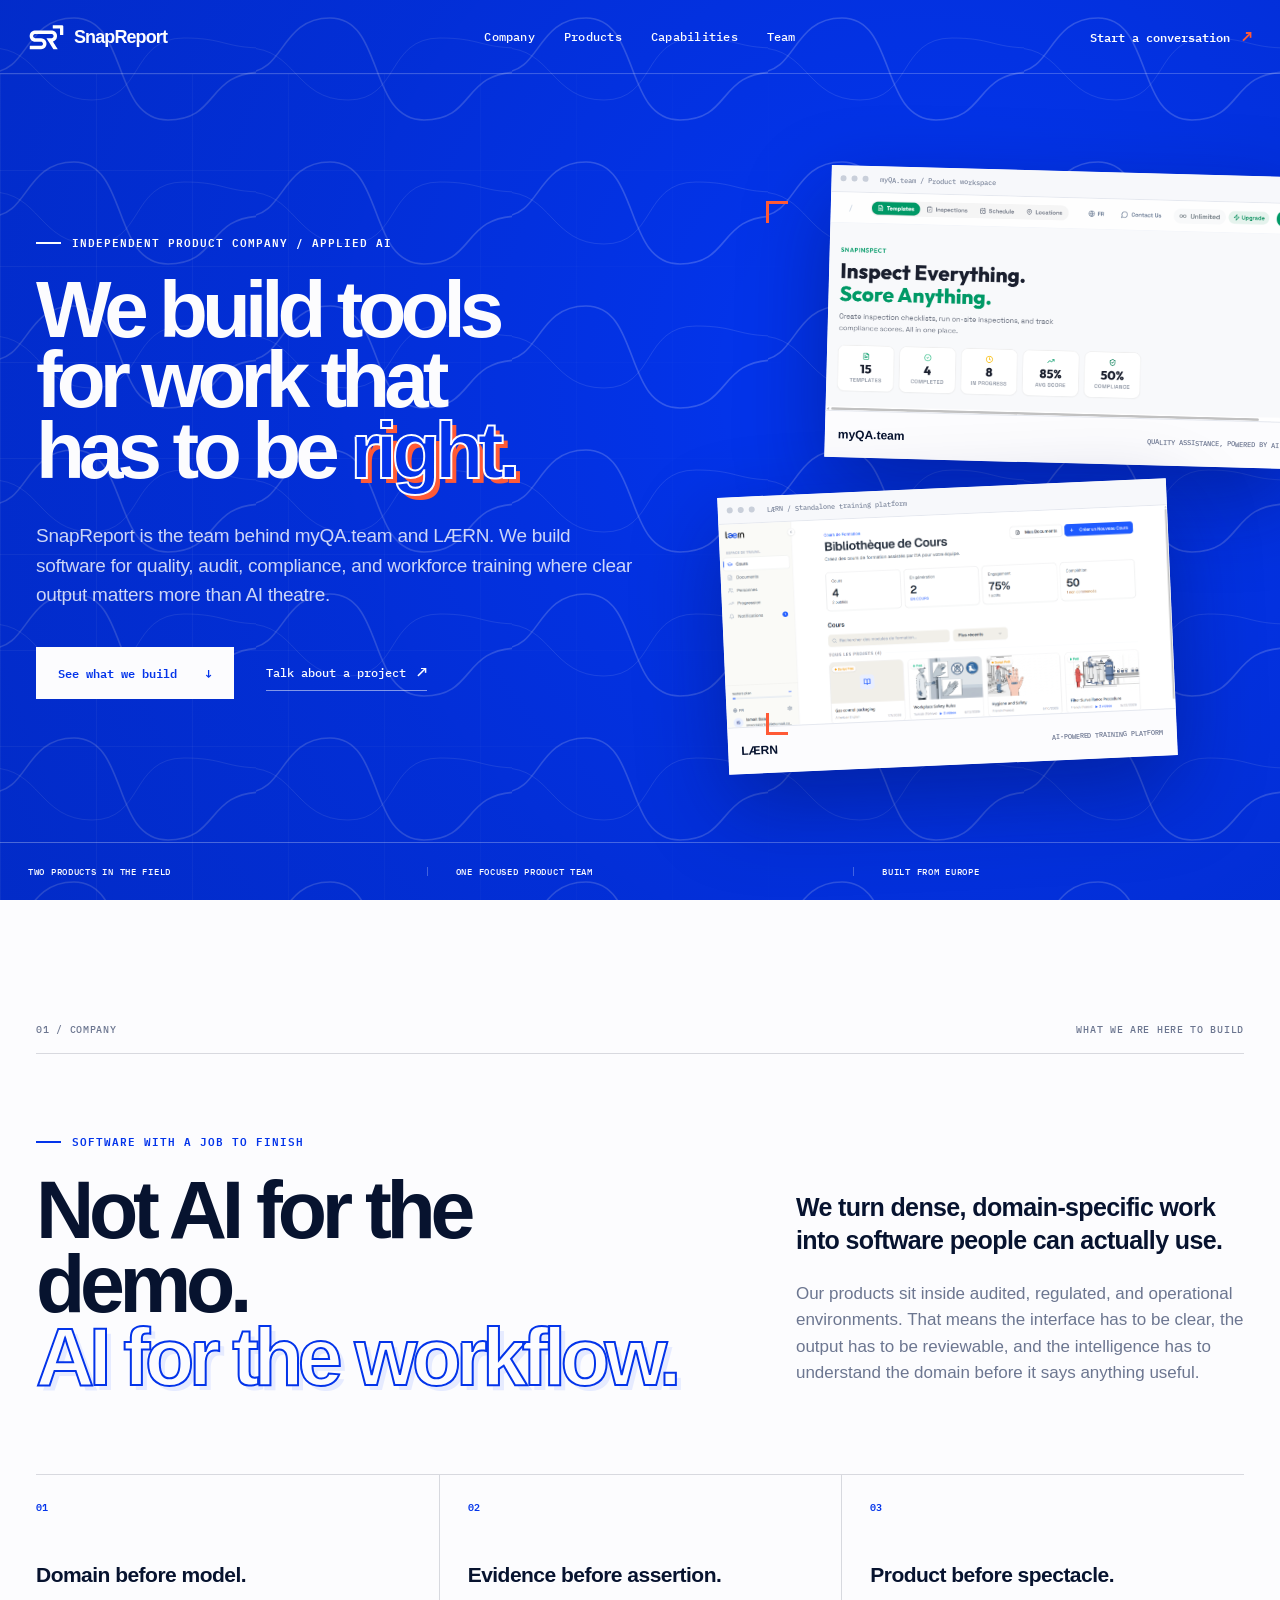
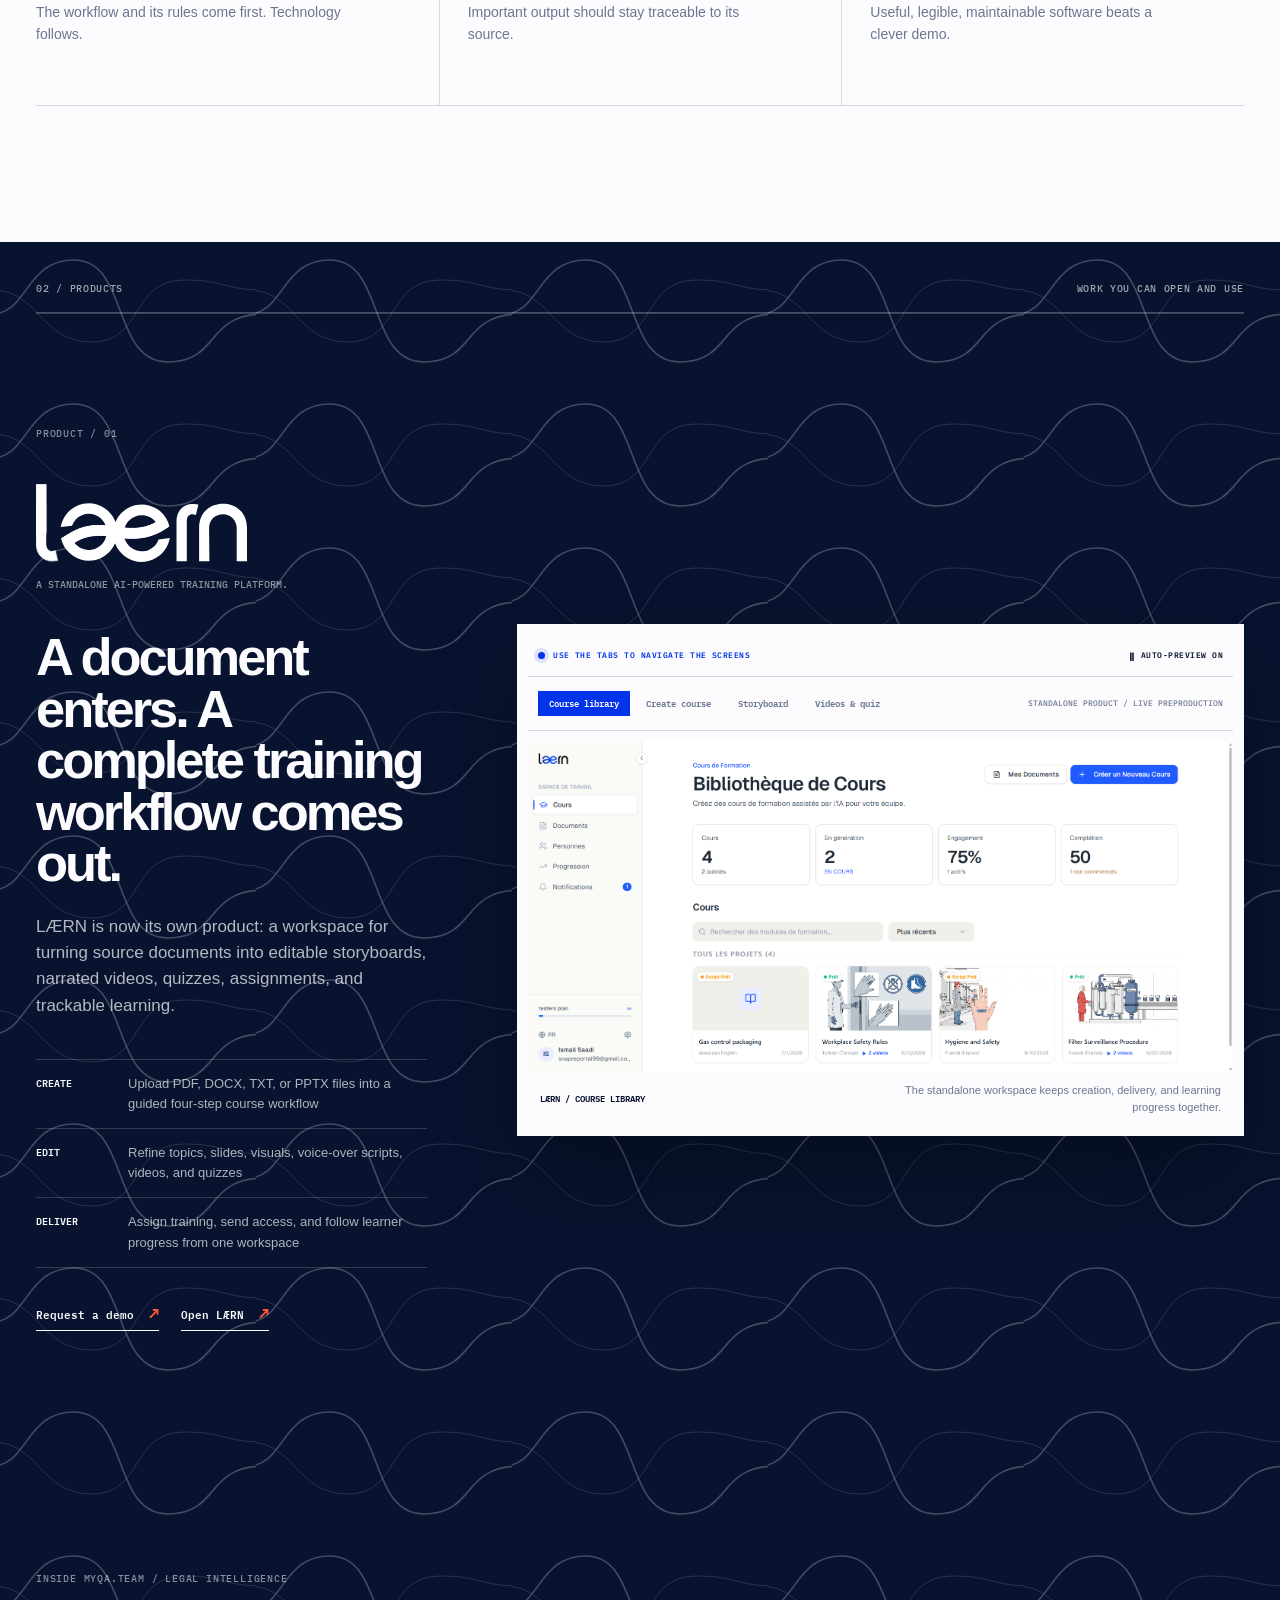
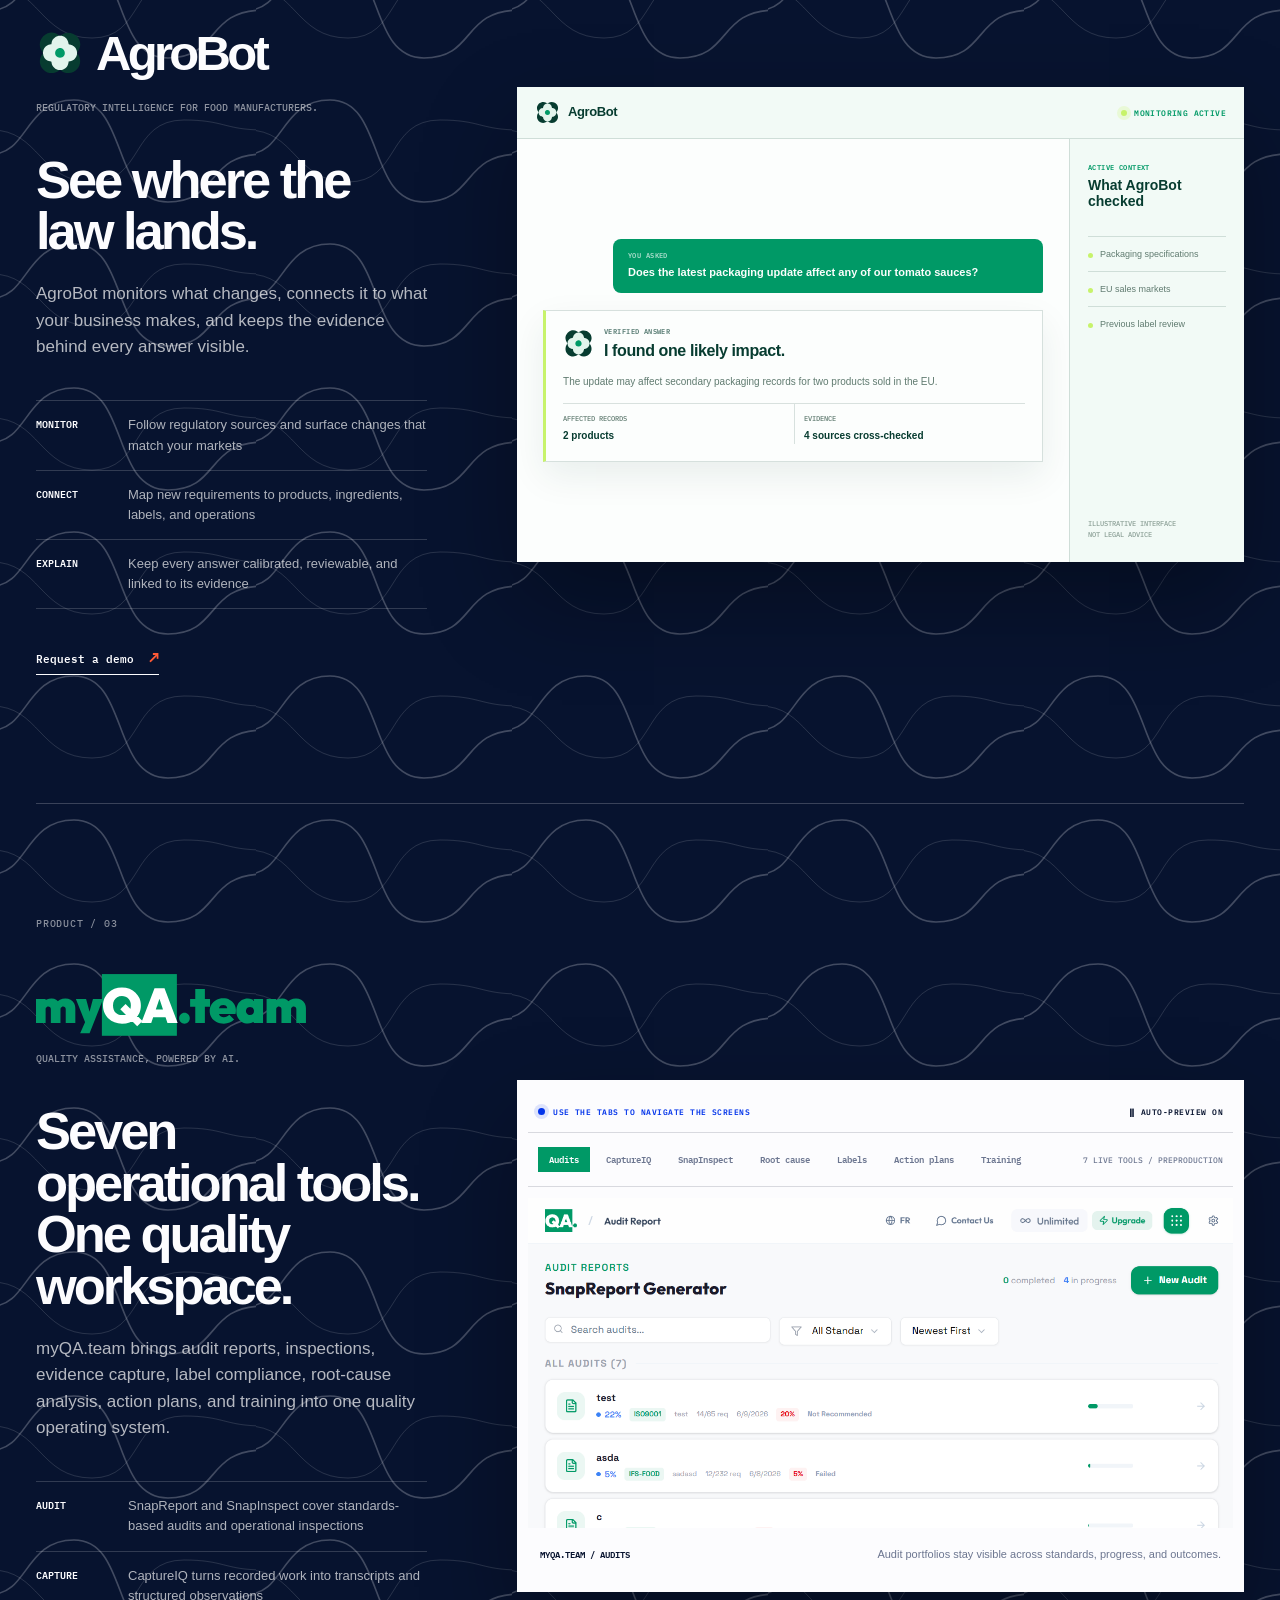
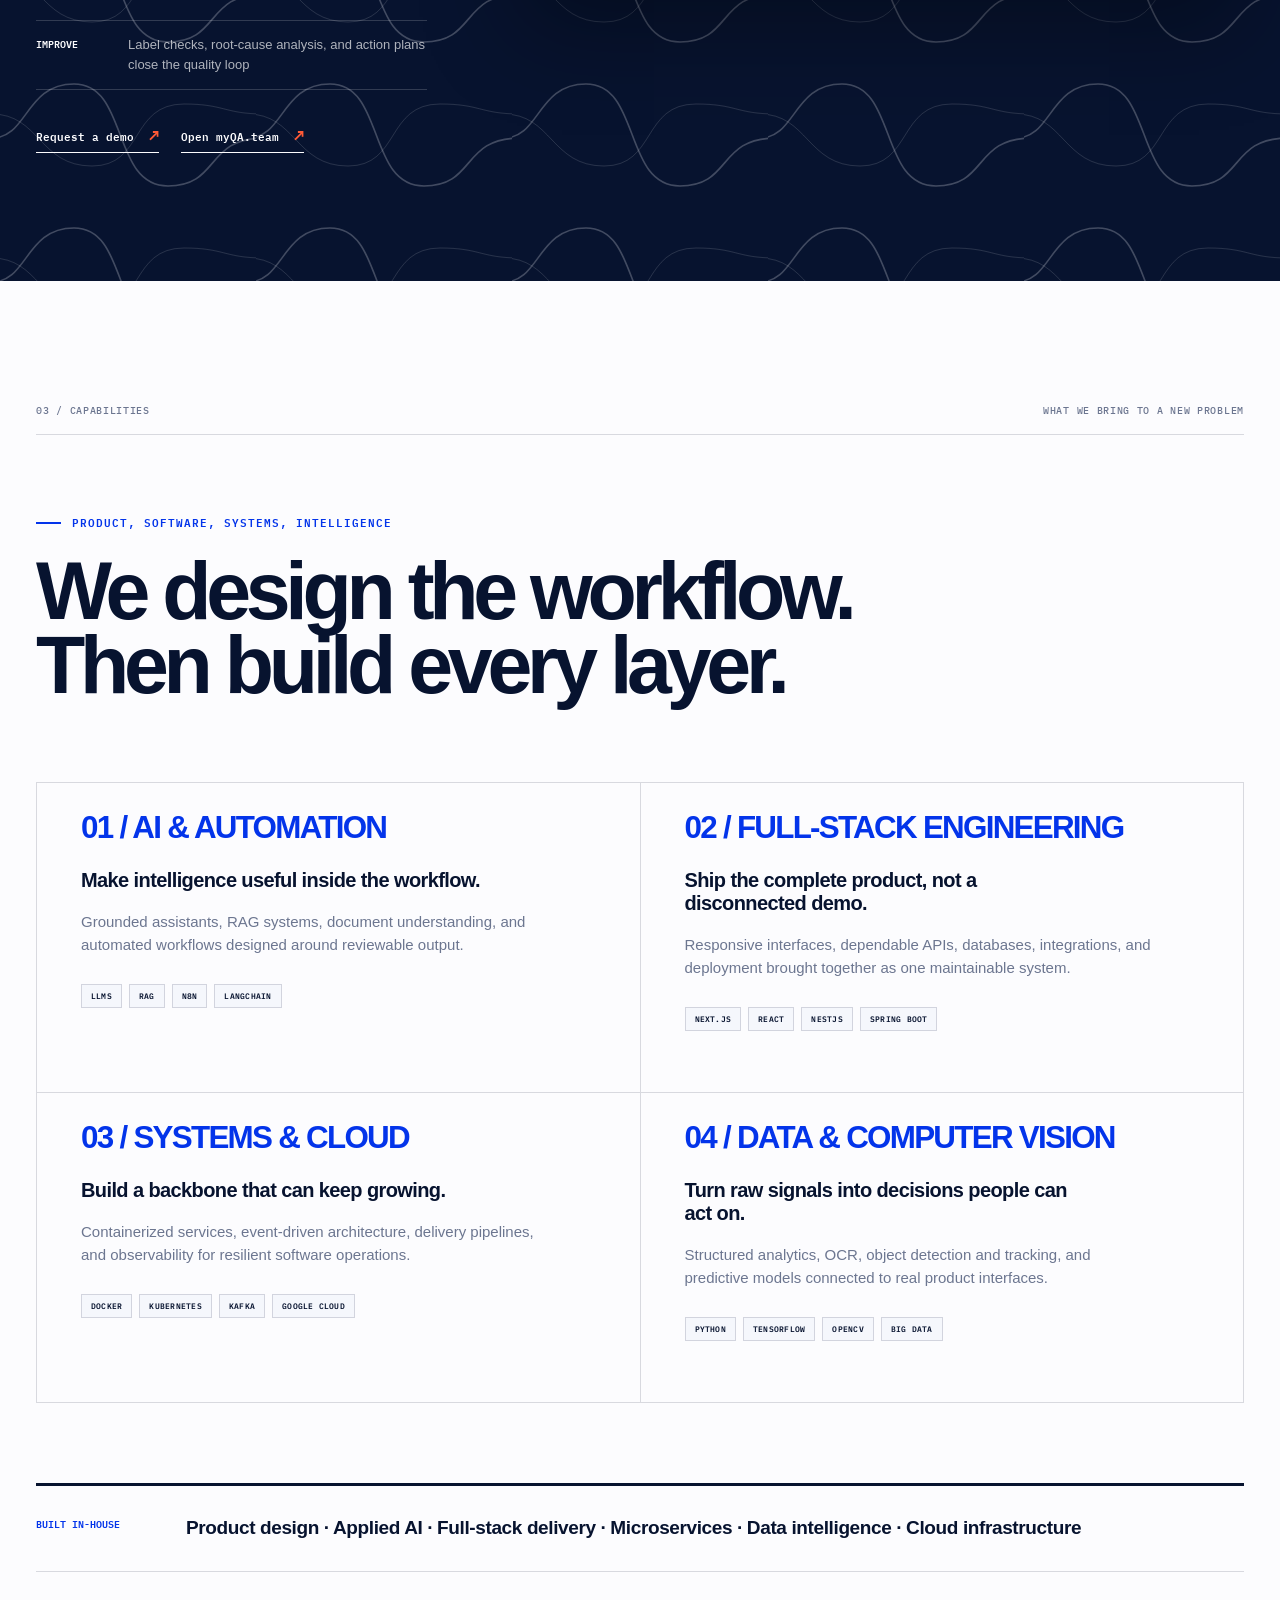
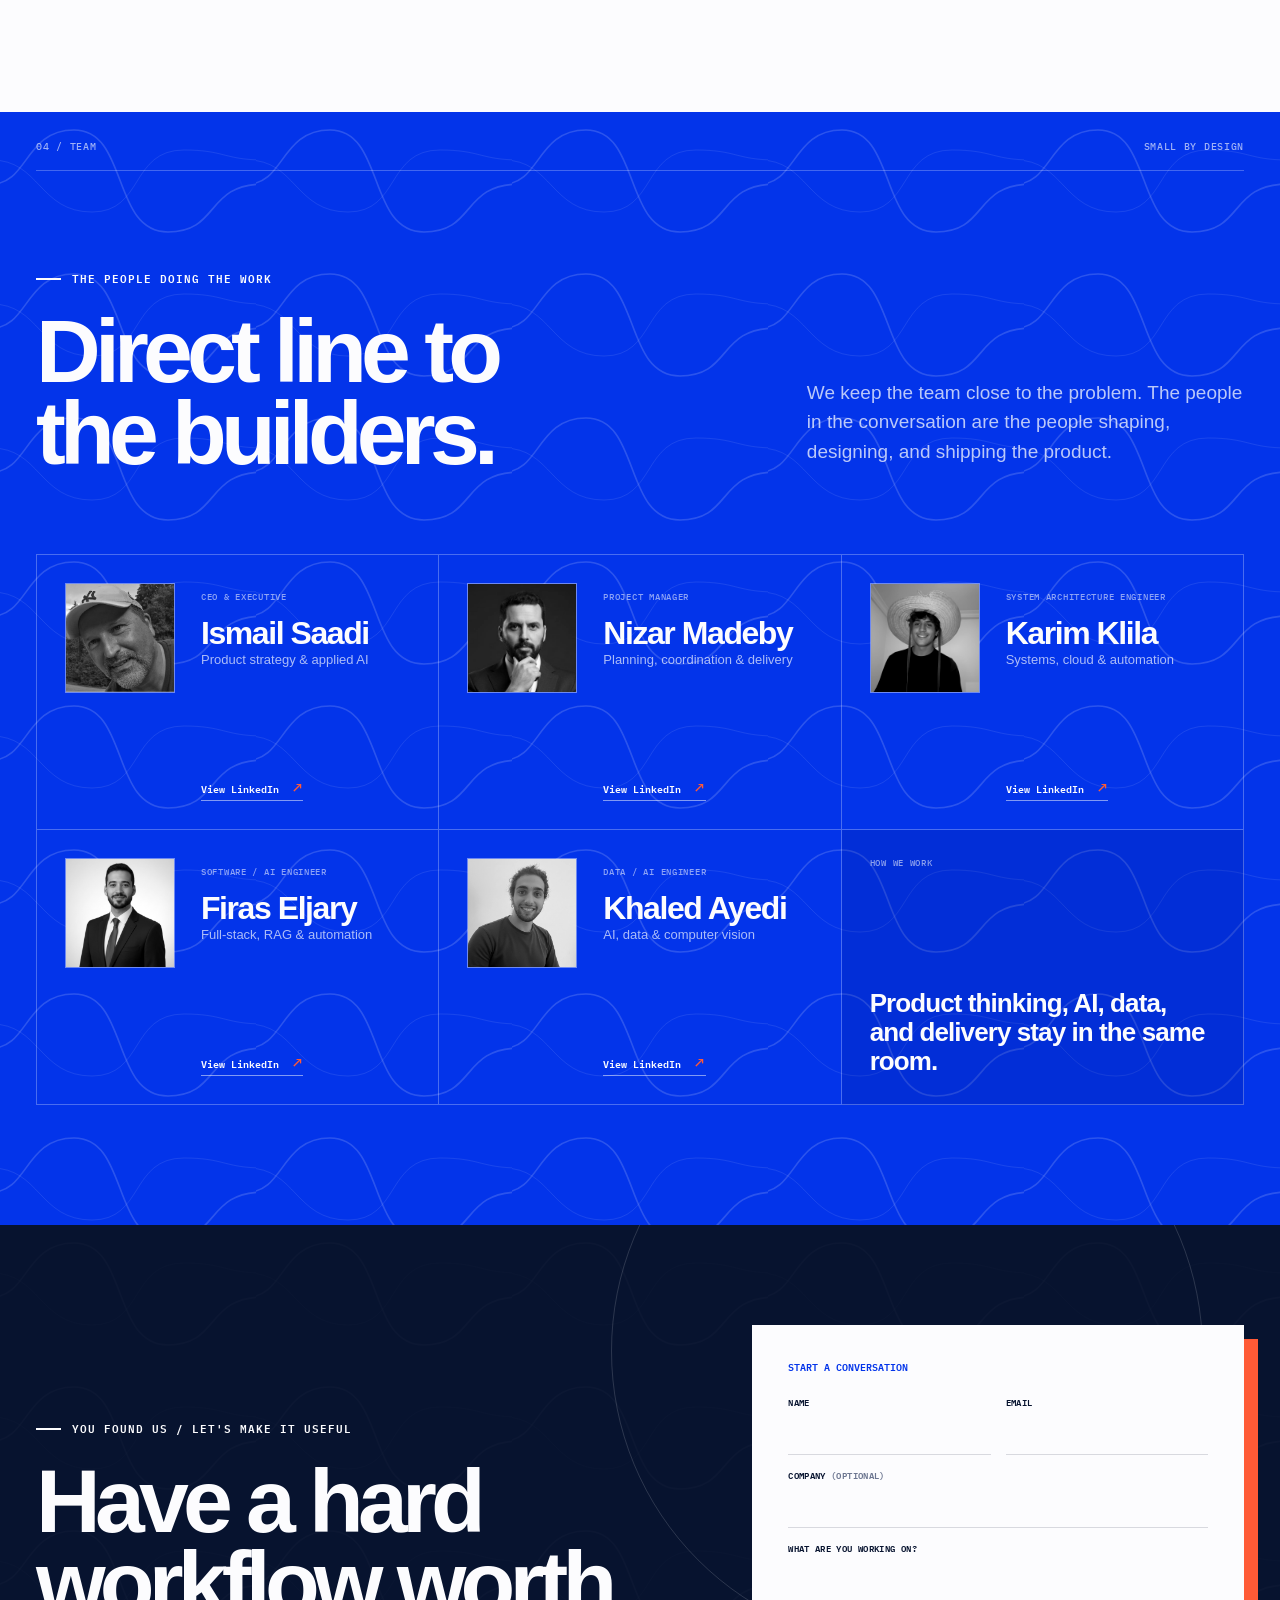
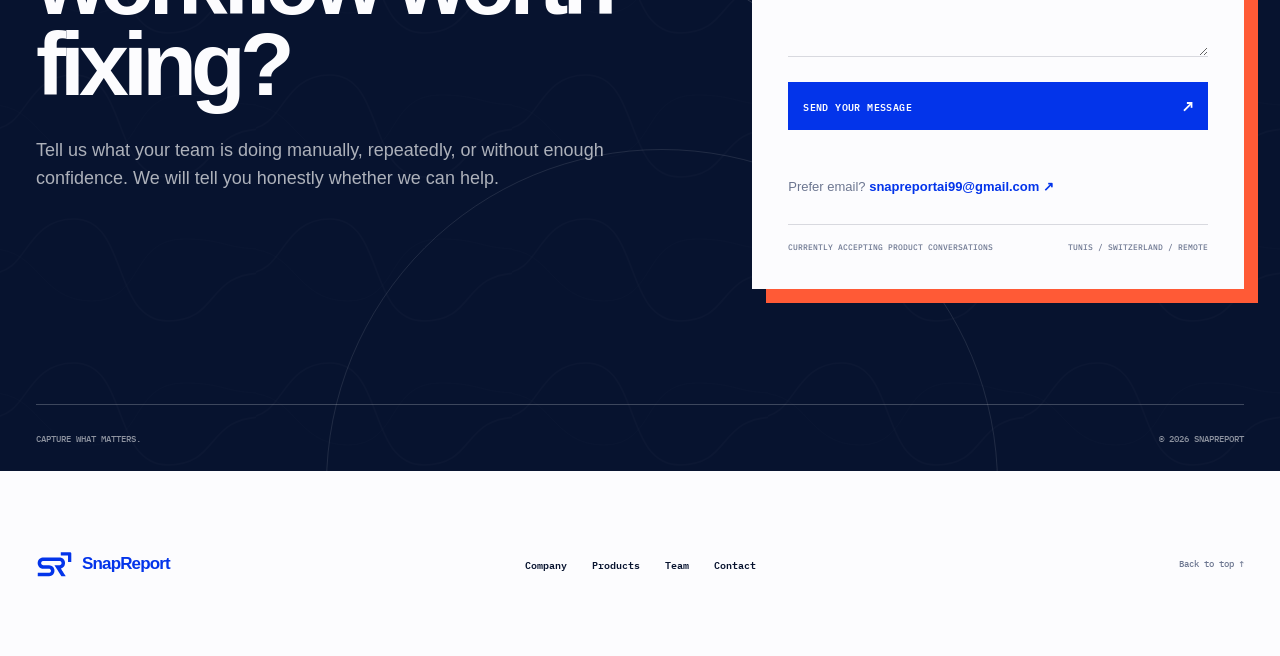
==== commit d19a0f18: "Implement code changes to enhance functionality and improve performance" ====
--- a/index.html
+++ b/index.html
@@ -268,7 +268,7 @@
           <a href="https://tn.linkedin.com/in/ismail-saadi" target="_blank" rel="noreferrer">View LinkedIn <span aria-hidden="true">↗</span></a>
         </article>
         <article data-reveal>
-          <div class="team-monogram team-monogram--orange">N</div>
+          <img class="team-photo" src="assets/team/nizar-madeby.png" alt="Nizar Madeby" loading="lazy">
           <div><span>Project Manager</span><h3>Nizar Madeby</h3><p>Planning, coordination &amp; delivery</p></div>
           <a href="https://www.linkedin.com/in/nizar-madeby-0a6a2353/" target="_blank" rel="noreferrer">View LinkedIn <span aria-hidden="true">↗</span></a>
         </article>
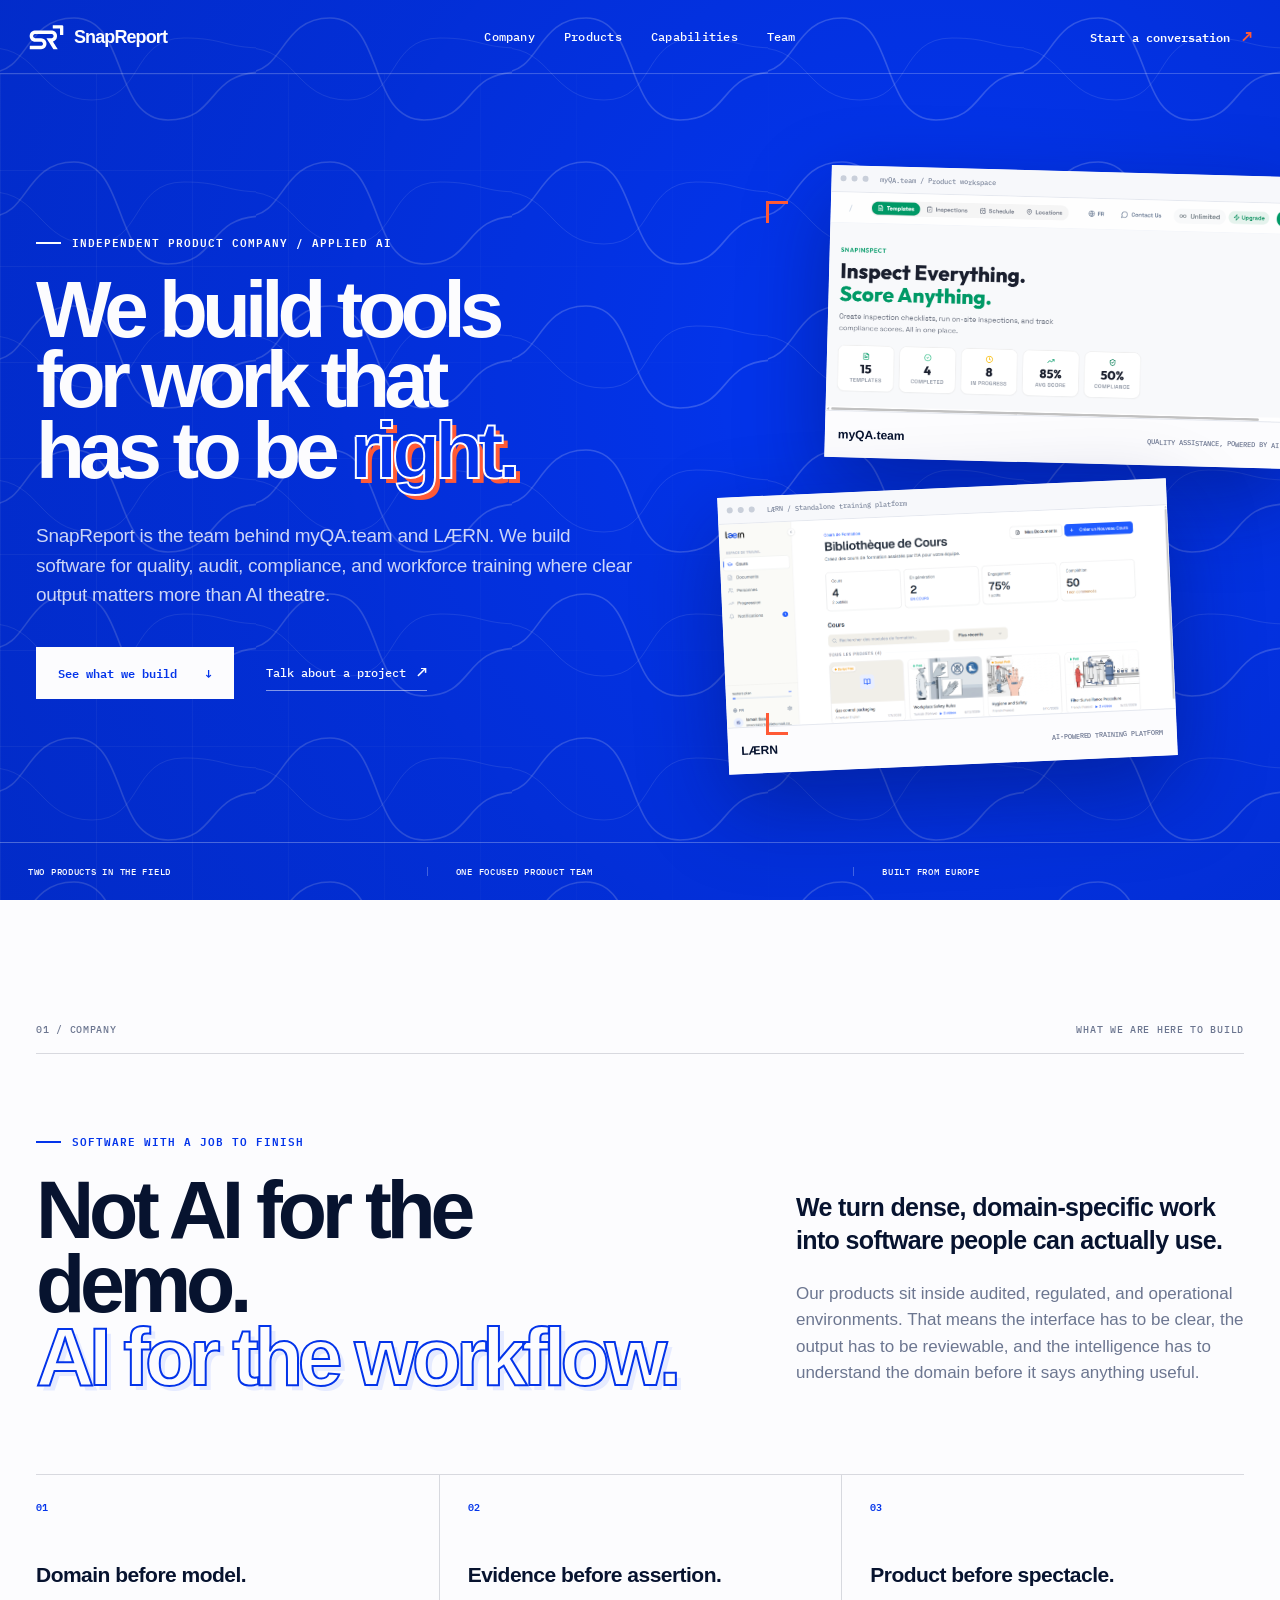
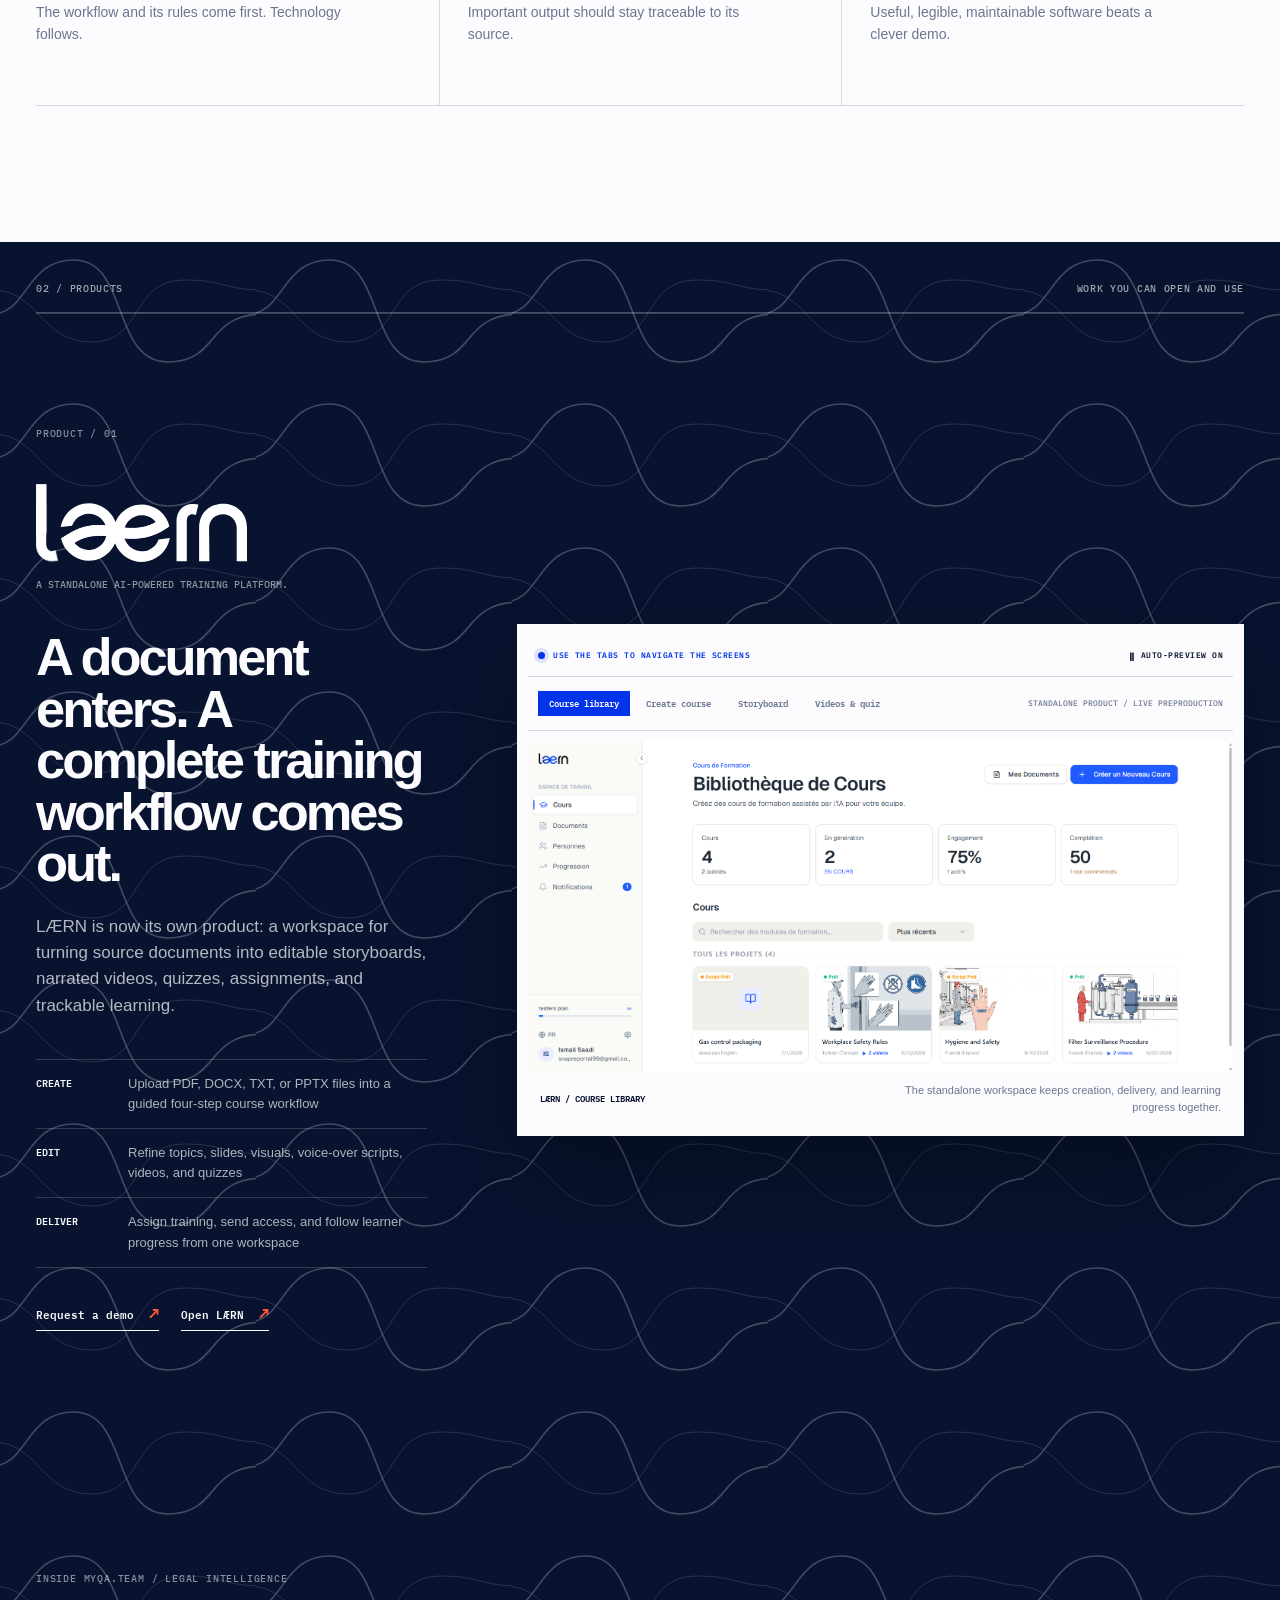
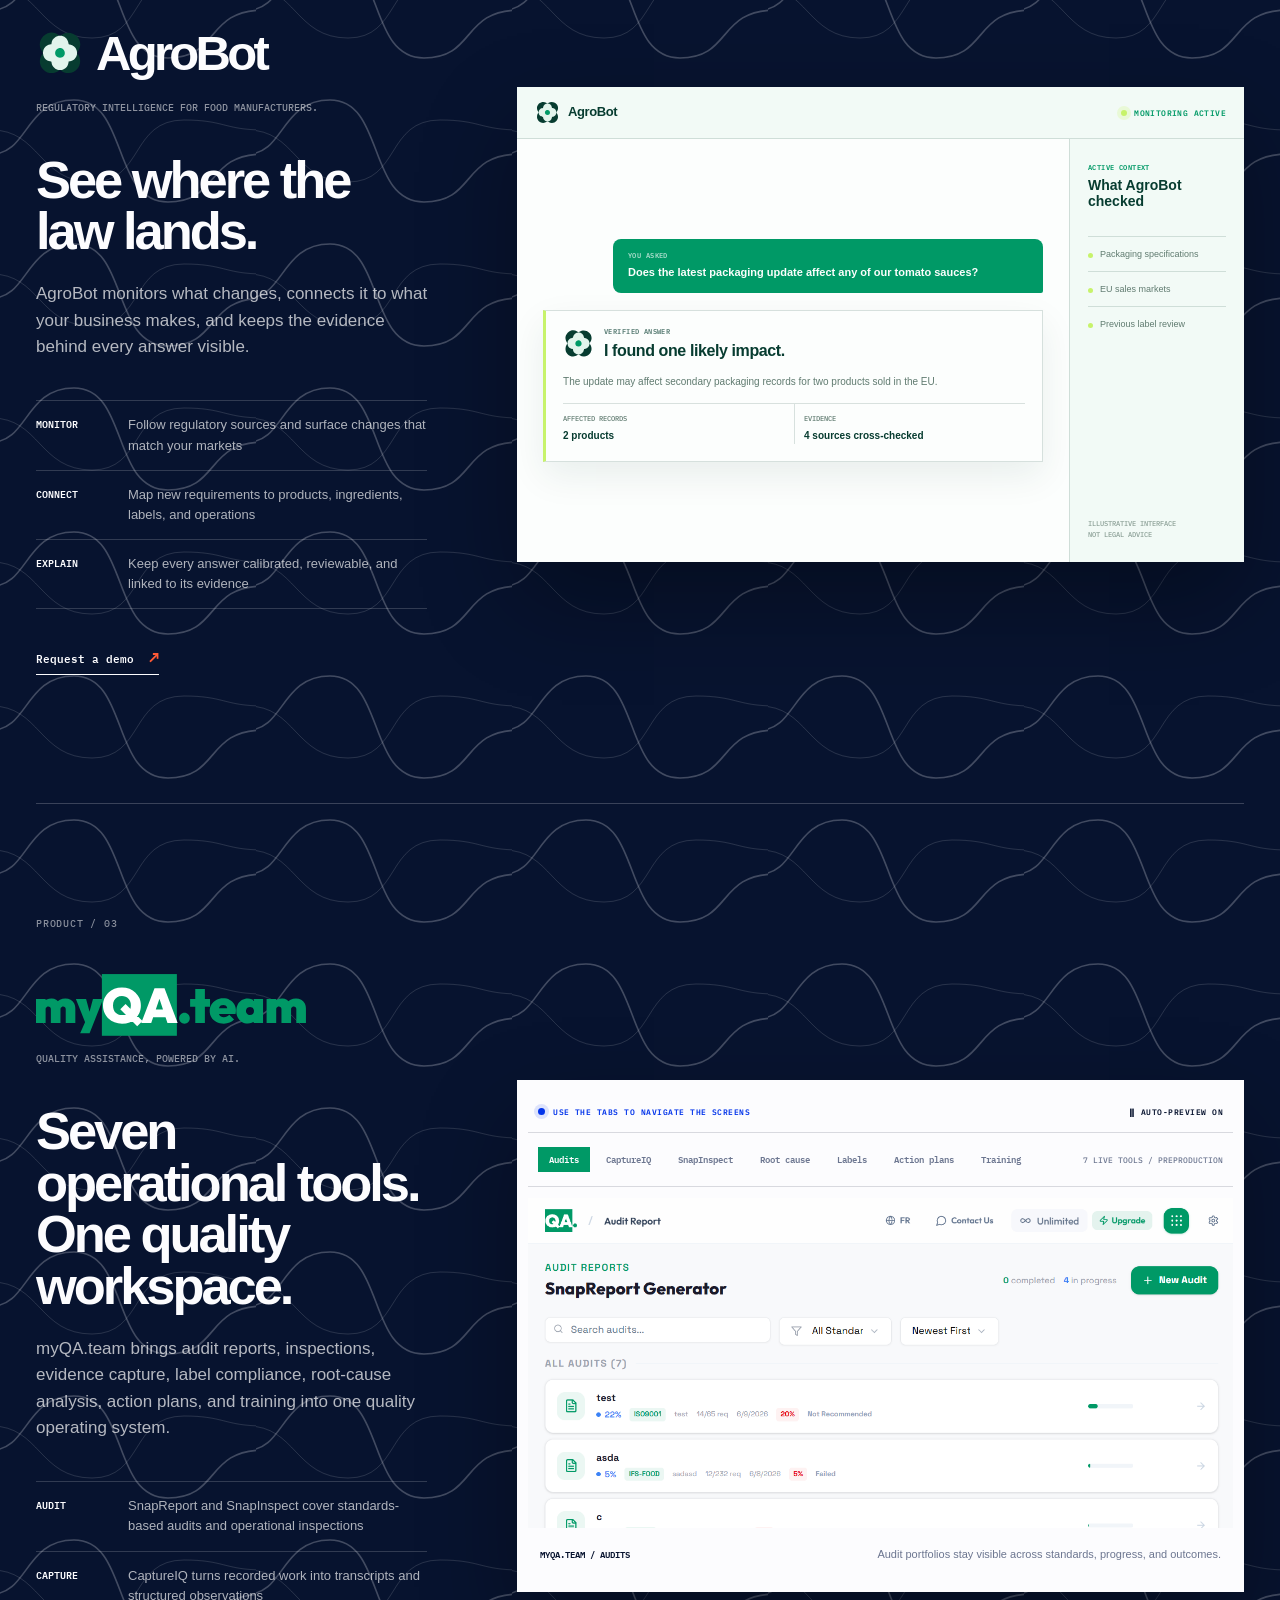
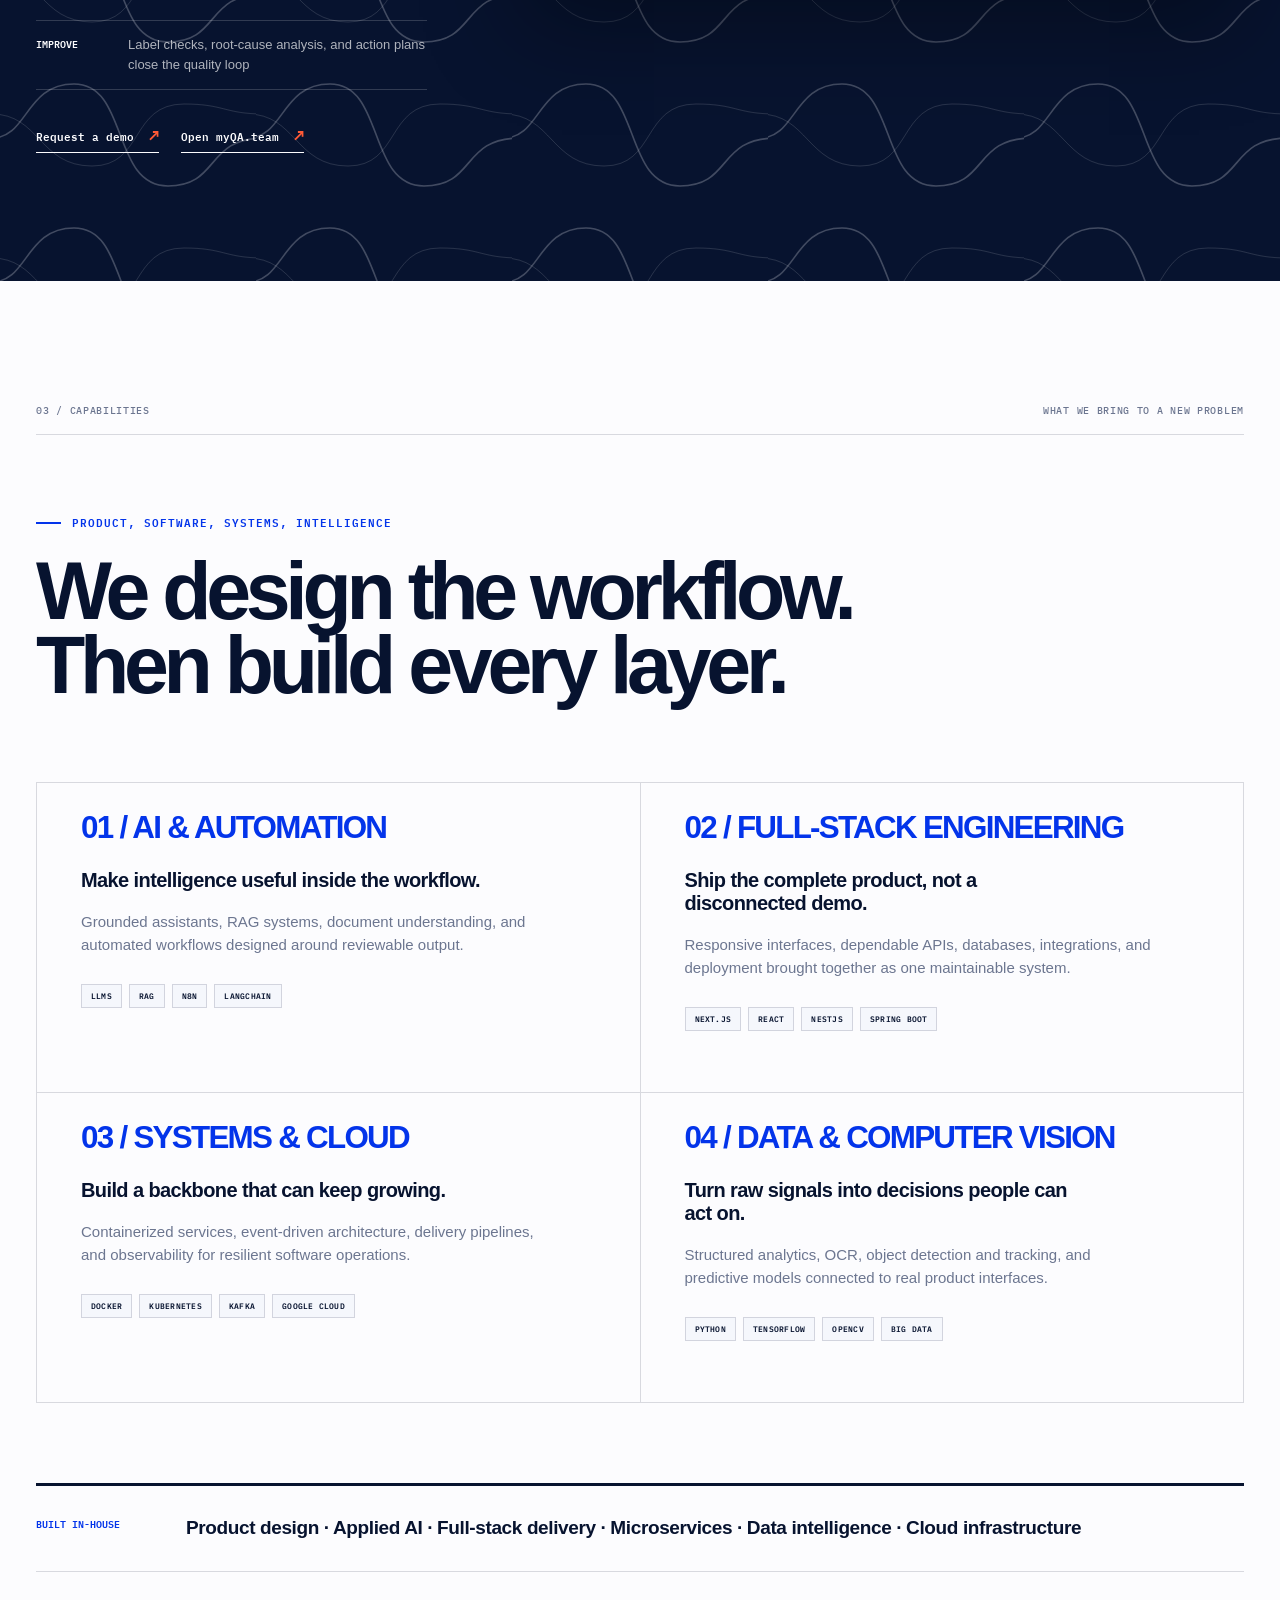
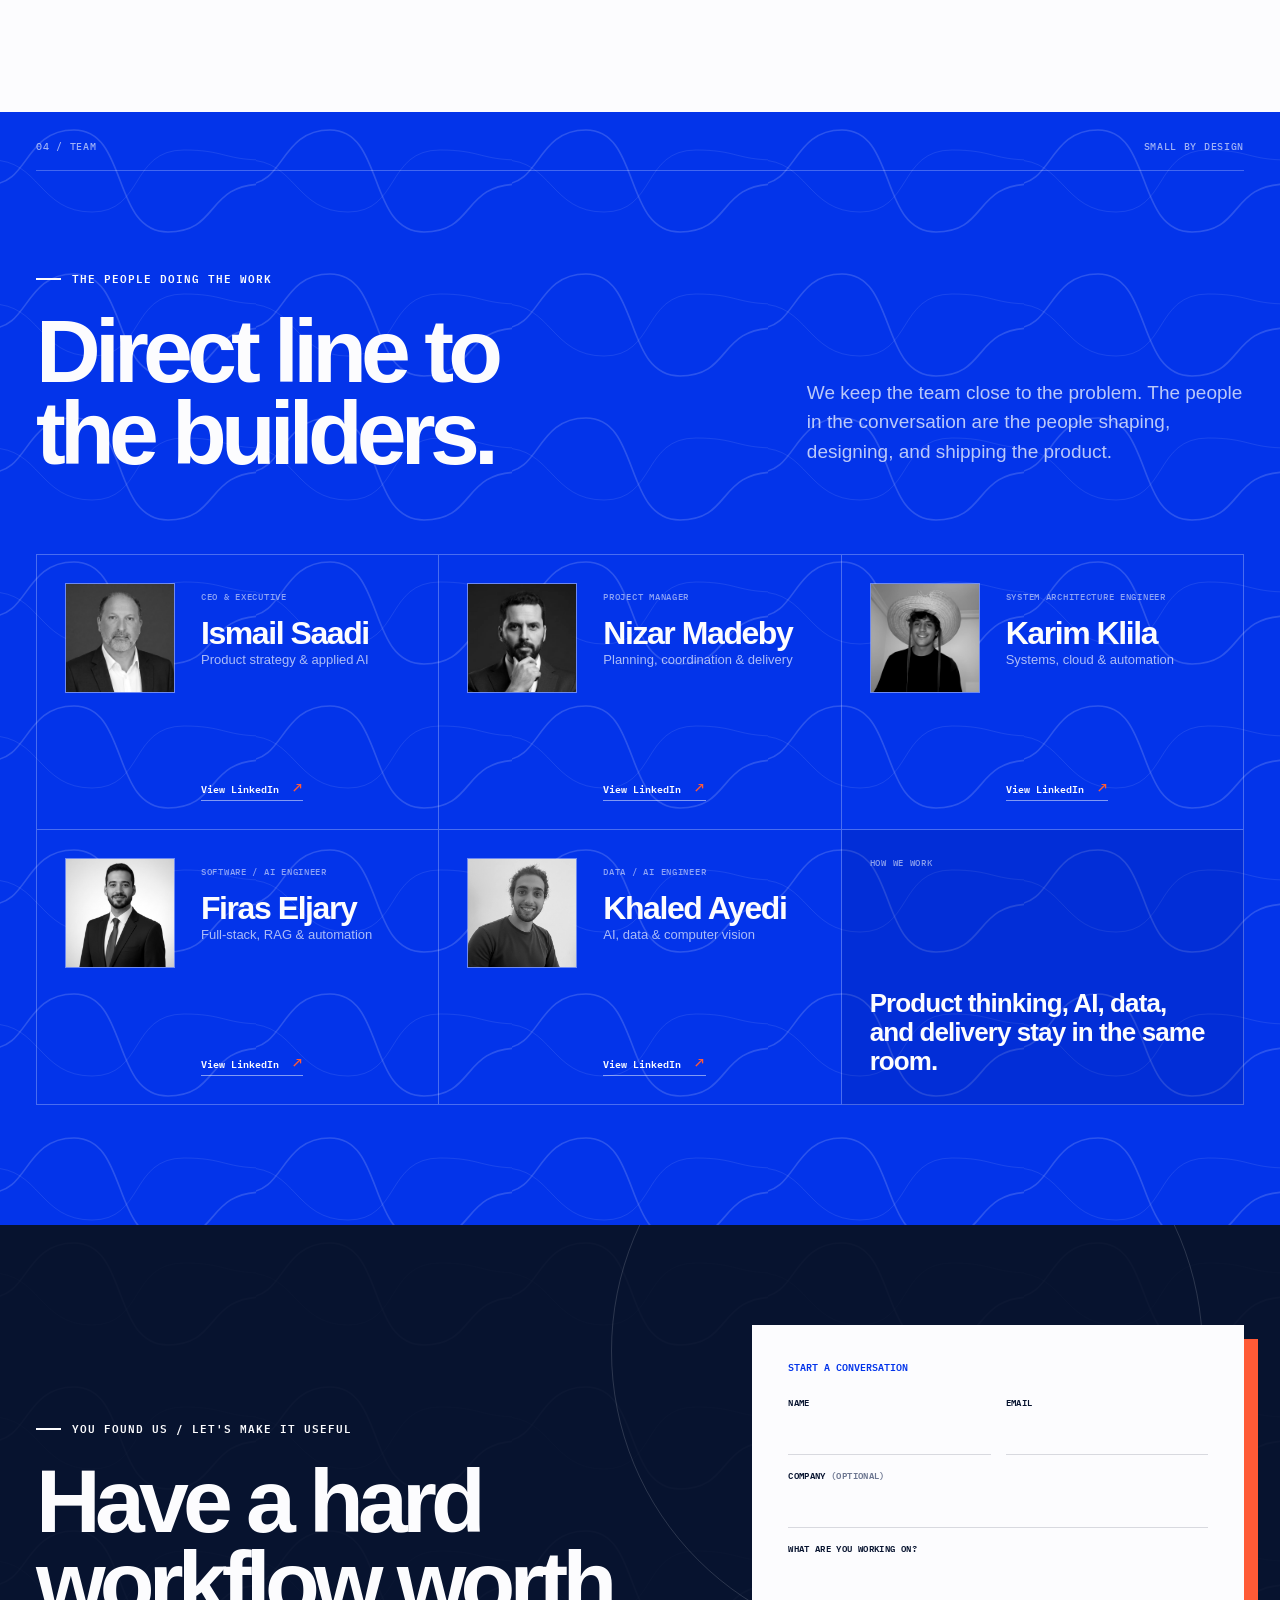
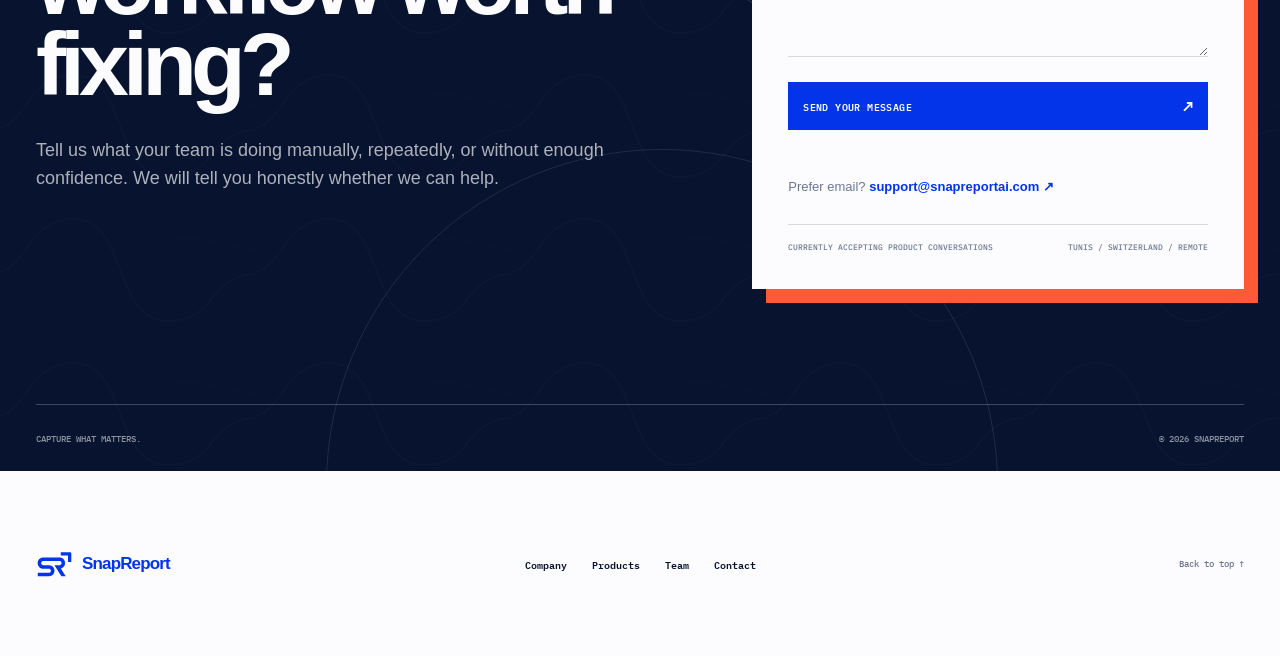
==== commit 4291c0cc: "Use support@snapreportai.com and keep brand name untranslated Switch the contact email (displayed li" ====
--- a/index.html
+++ b/index.html
@@ -38,7 +38,7 @@
   <header class="site-header" id="siteHeader">
     <a class="site-brand" href="#home" aria-label="SnapReport home">
       <img class="site-brand__mark" src="assets/snapreport-symbol-blue.svg?v=20260714-2" alt="" aria-hidden="true">
-      <span class="site-brand__name">SnapReport</span>
+      <span class="site-brand__name" translate="no">SnapReport</span>
     </a>
 
     <button class="menu-toggle" id="menuToggle" type="button" aria-controls="siteNav" aria-expanded="false">
@@ -313,17 +313,17 @@
           <button class="contact-form__submit" type="submit">Send your message <span aria-hidden="true">↗</span></button>
           <p class="contact-form__status" aria-live="polite"></p>
         </form>
-        <p class="contact-email">Prefer email? <a href="mailto:snapreportai99@gmail.com">snapreportai99@gmail.com <span aria-hidden="true">↗</span></a></p>
+        <p class="contact-email">Prefer email? <a href="mailto:support@snapreportai.com">support@snapreportai.com <span aria-hidden="true">↗</span></a></p>
         <div class="contact-card__meta"><span>Currently accepting product conversations</span><span>Tunis / Switzerland / Remote</span></div>
       </div>
-      <footer class="contact-footer"><span>Capture what matters.</span><span>© 2026 SnapReport</span></footer>
+      <footer class="contact-footer"><span>Capture what matters.</span><span translate="no">© 2026 SnapReport</span></footer>
     </section>
   </main>
 
   <footer class="site-footer">
     <a class="footer-brand" href="#home" aria-label="SnapReport home">
       <img class="site-brand__mark" src="assets/snapreport-symbol-blue.svg?v=20260714-2" alt="" aria-hidden="true">
-      <span class="site-brand__name">SnapReport</span>
+      <span class="site-brand__name" translate="no">SnapReport</span>
     </a>
     <nav aria-label="Footer navigation"><a href="#company">Company</a><a href="#products">Products</a><a href="#team">Team</a><a href="#contact">Contact</a></nav>
     <div><a href="#home">Back to top ↑</a></div>
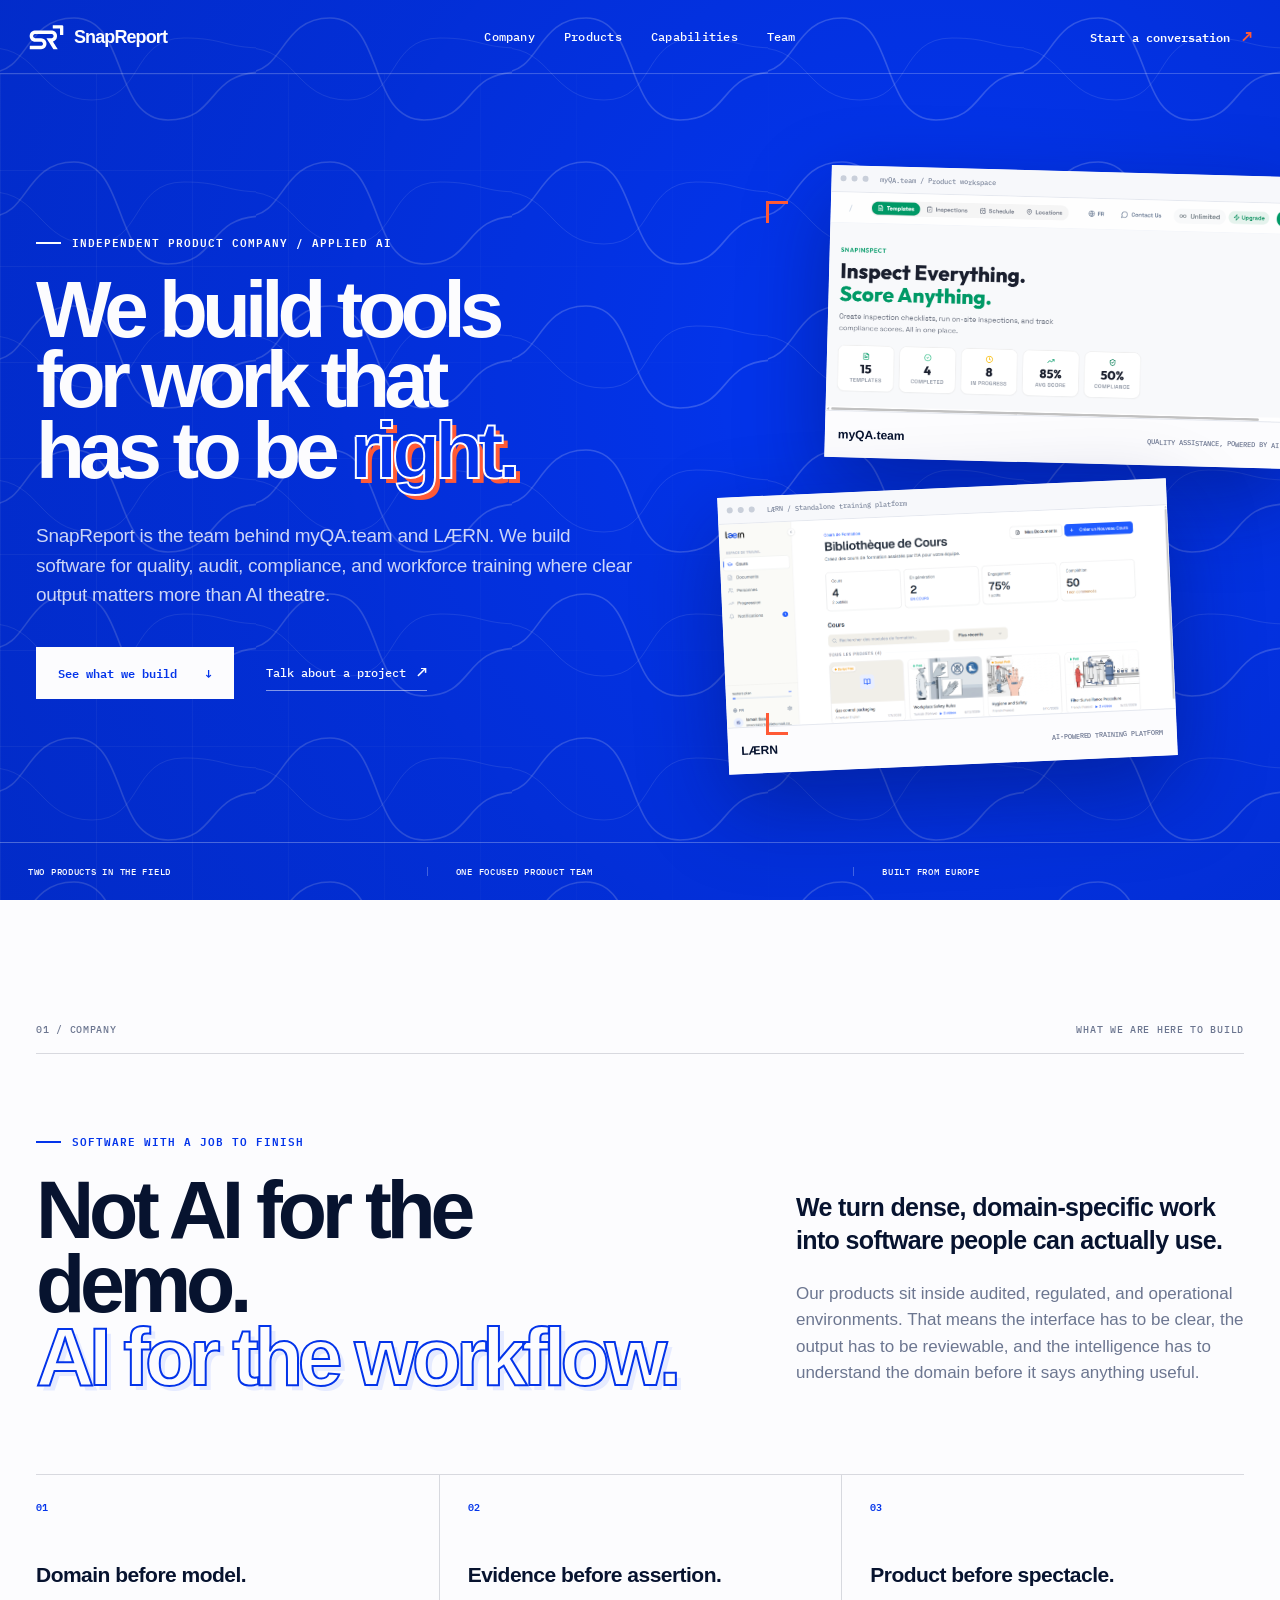
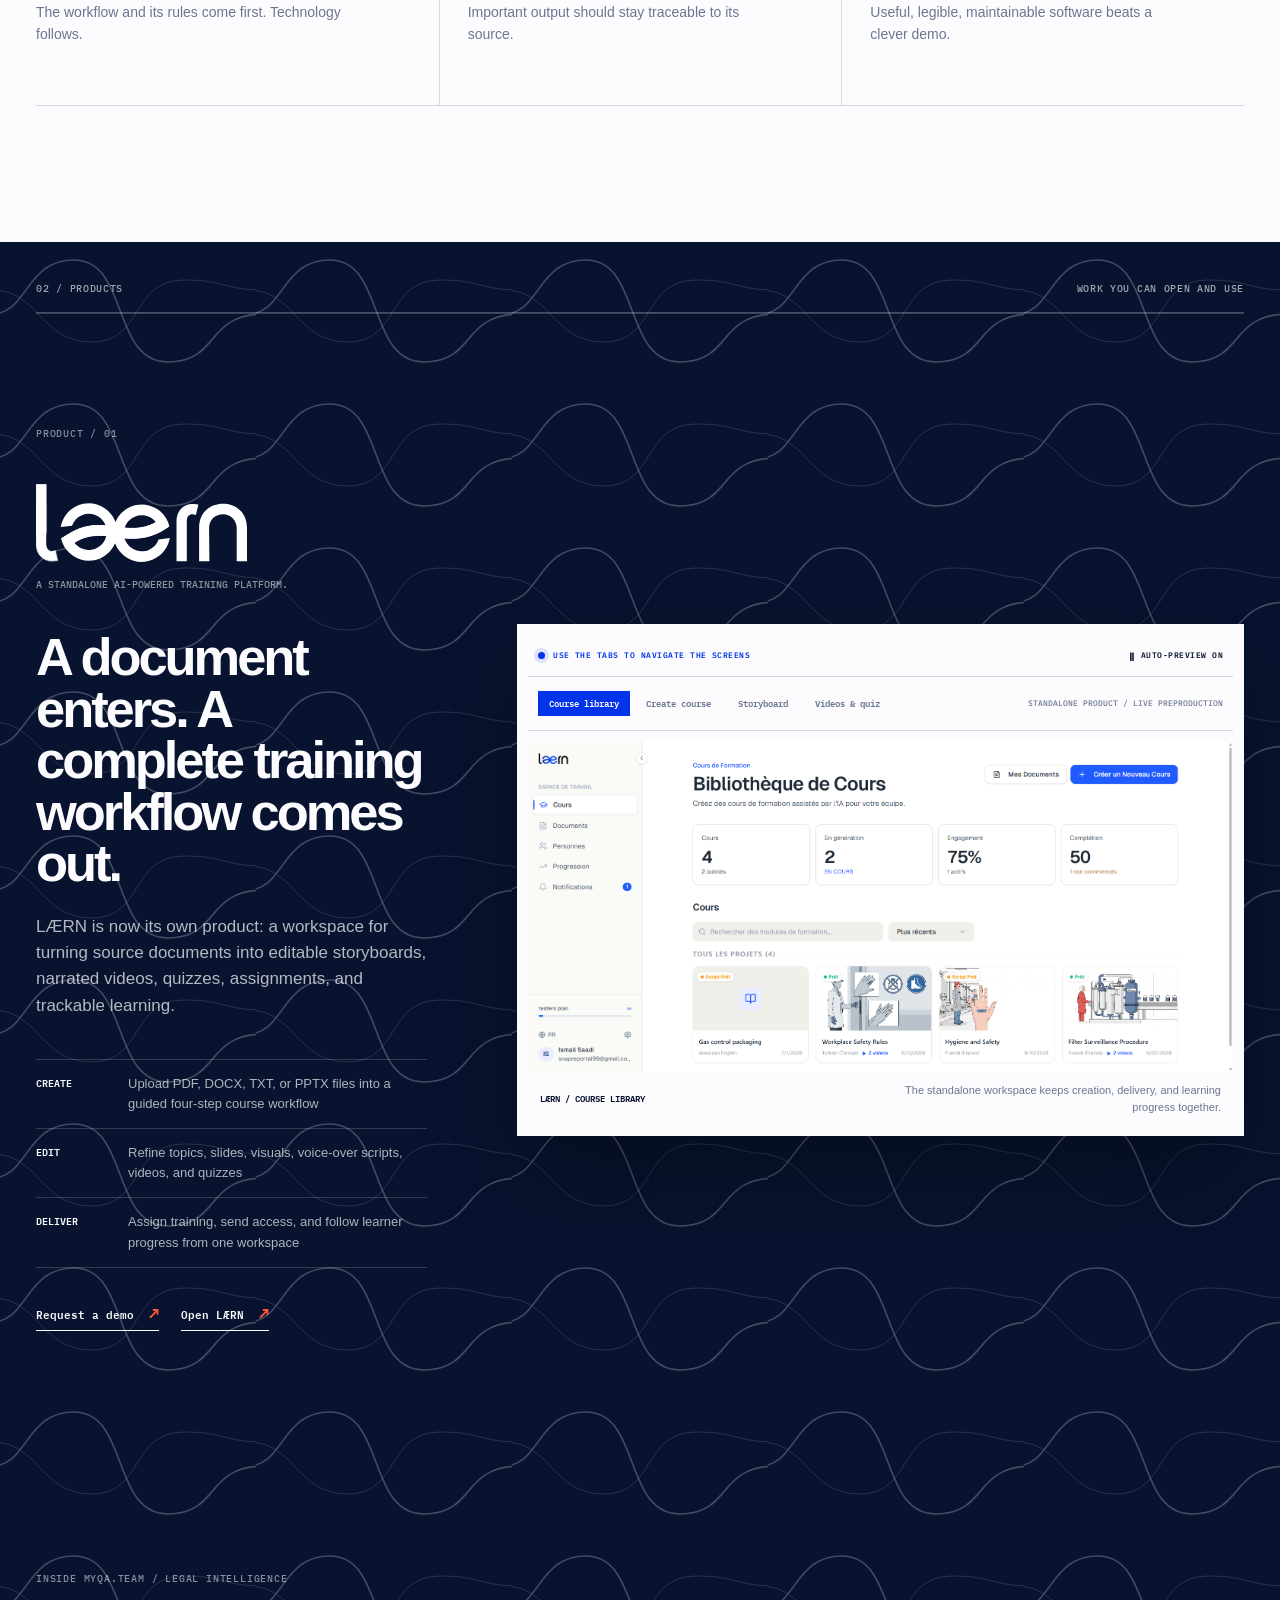
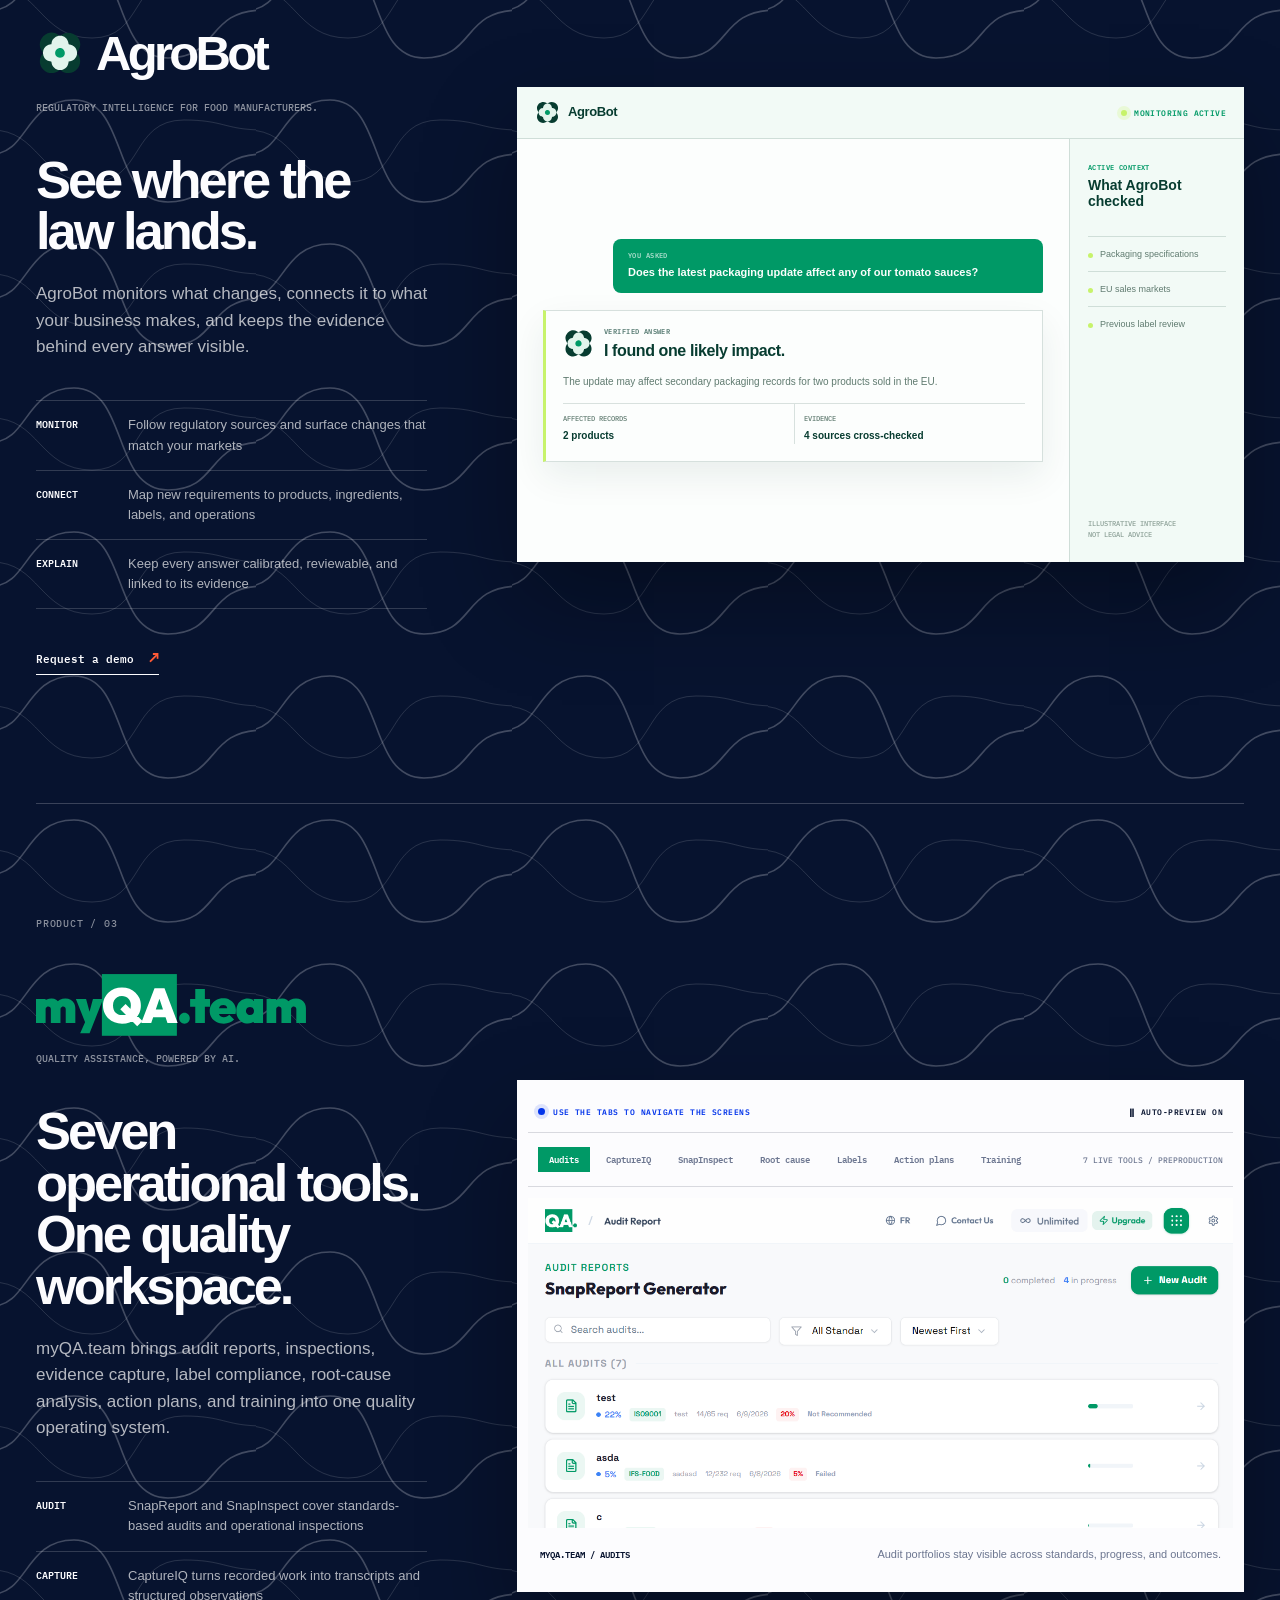
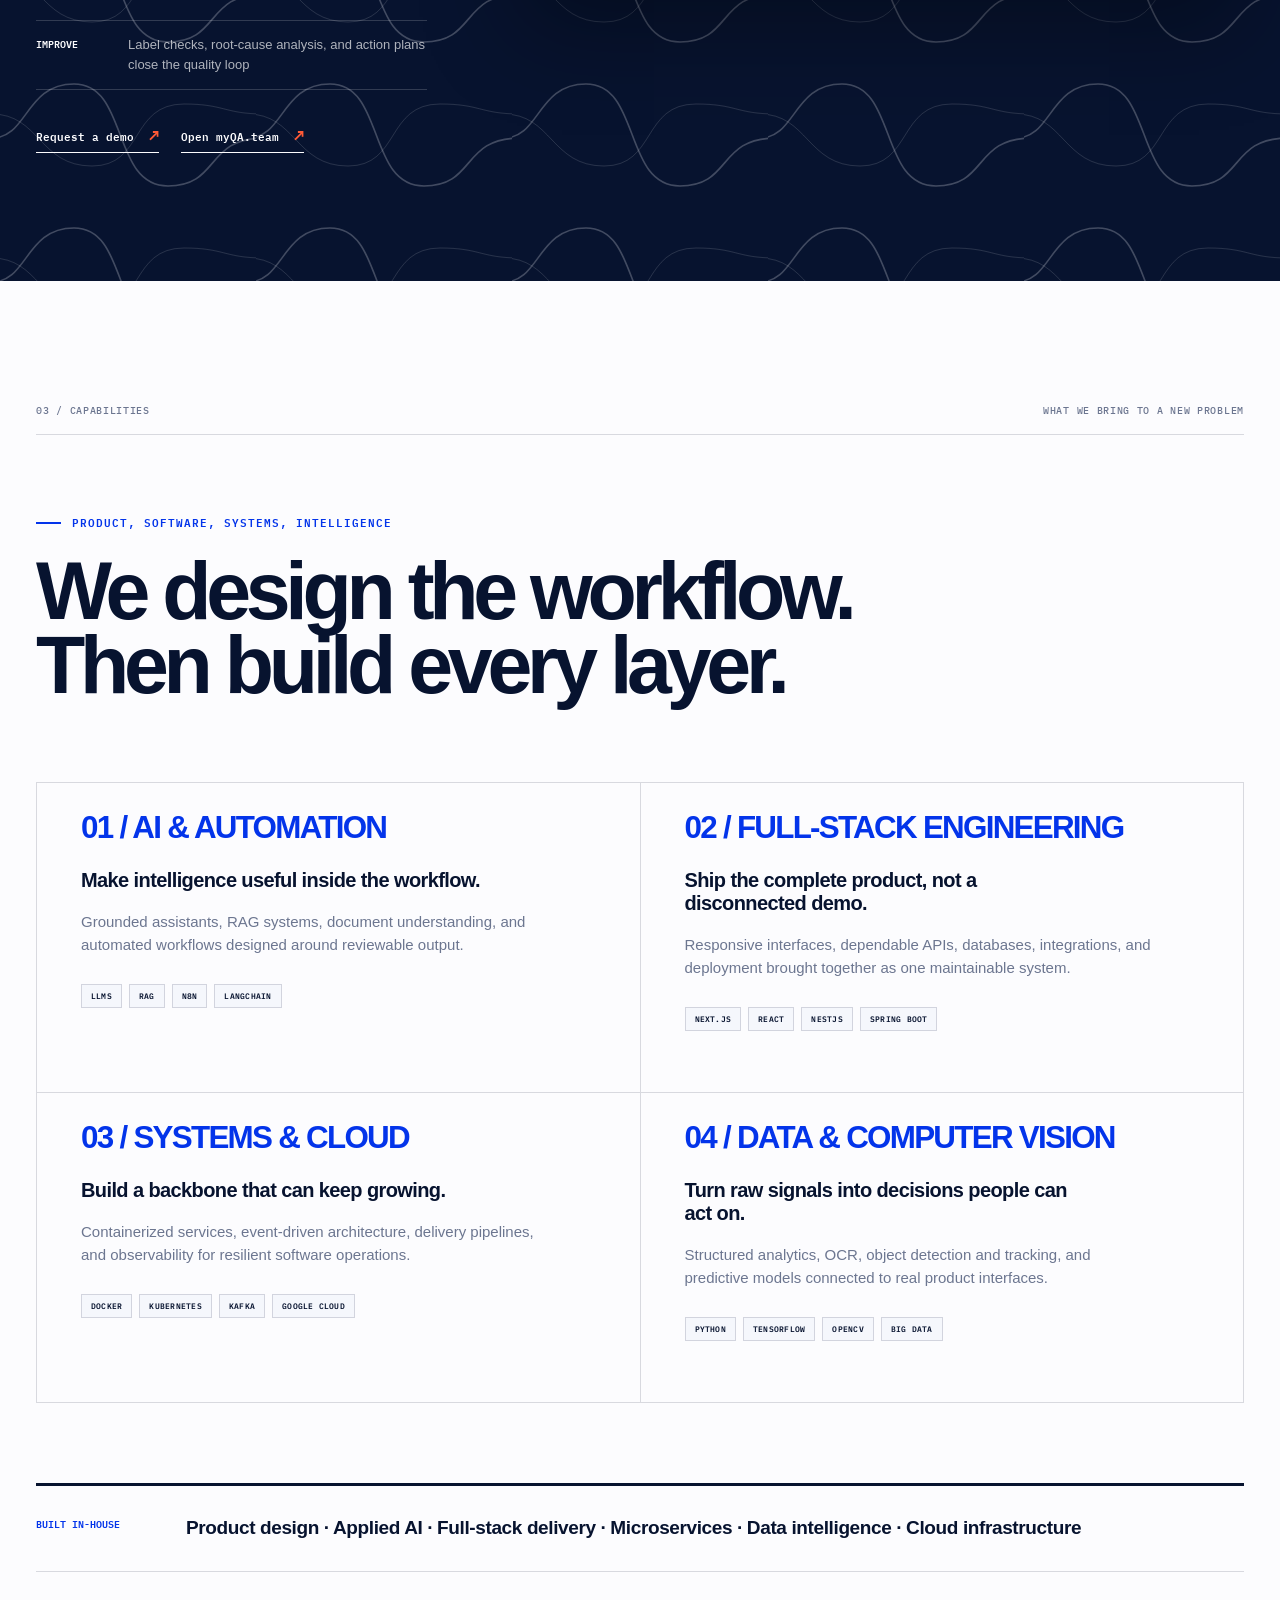
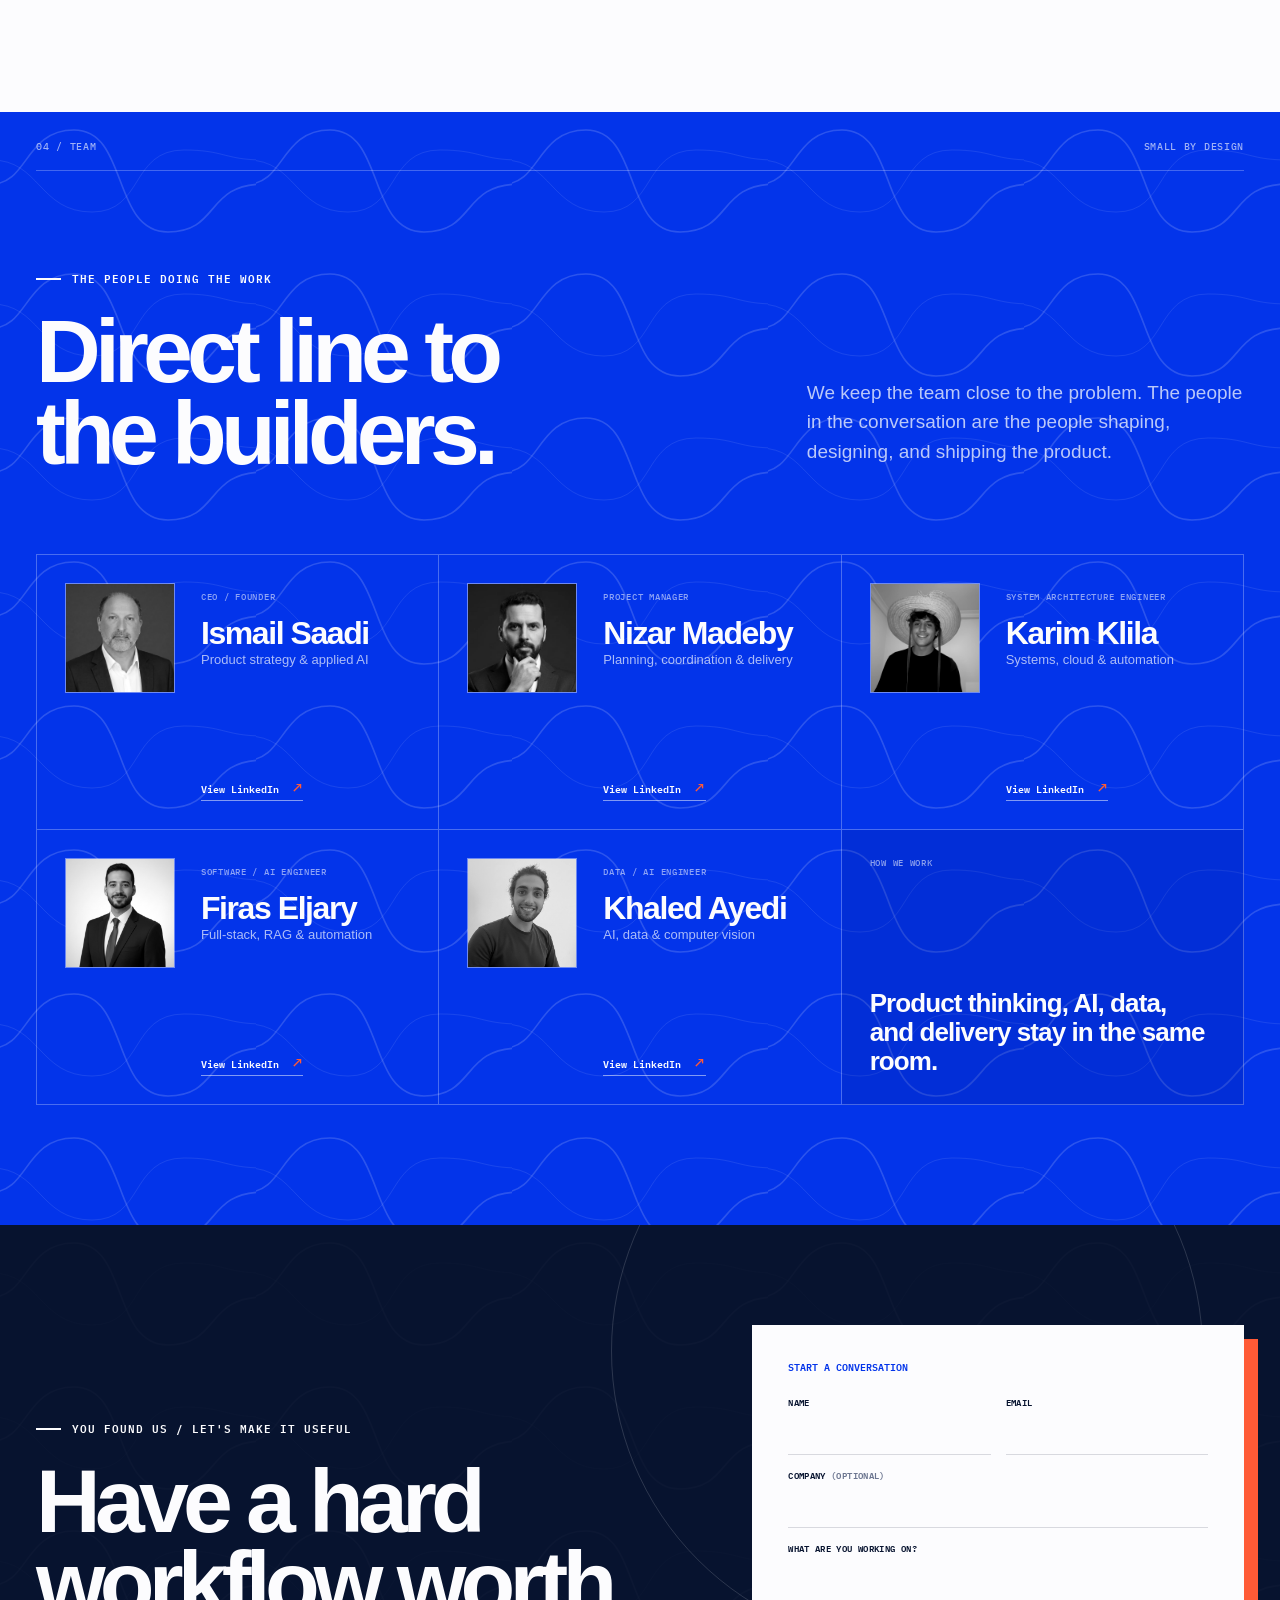
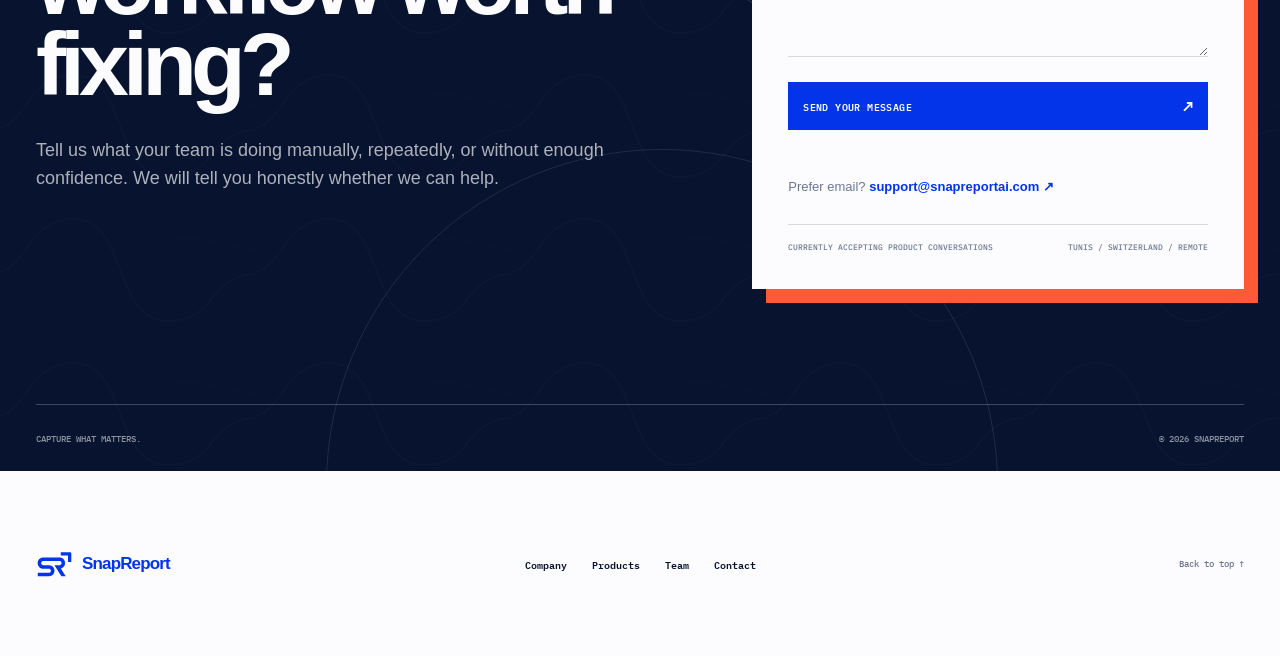
==== commit 352f6b47: "Update Ismail Saadi title to CEO / Founder Co-Authored-By: Claude Opus 5 <noreply@anthropic.com>" ====
--- a/index.html
+++ b/index.html
@@ -264,7 +264,7 @@
       <div class="team-grid">
         <article data-reveal>
           <img class="team-photo" src="assets/team/ismail-saadi.png" alt="Ismail Saadi" loading="lazy">
-          <div><span>CEO &amp; Executive</span><h3>Ismail Saadi</h3><p>Product strategy &amp; applied AI</p></div>
+          <div><span>CEO / Founder</span><h3>Ismail Saadi</h3><p>Product strategy &amp; applied AI</p></div>
           <a href="https://tn.linkedin.com/in/ismail-saadi" target="_blank" rel="noreferrer">View LinkedIn <span aria-hidden="true">↗</span></a>
         </article>
         <article data-reveal>
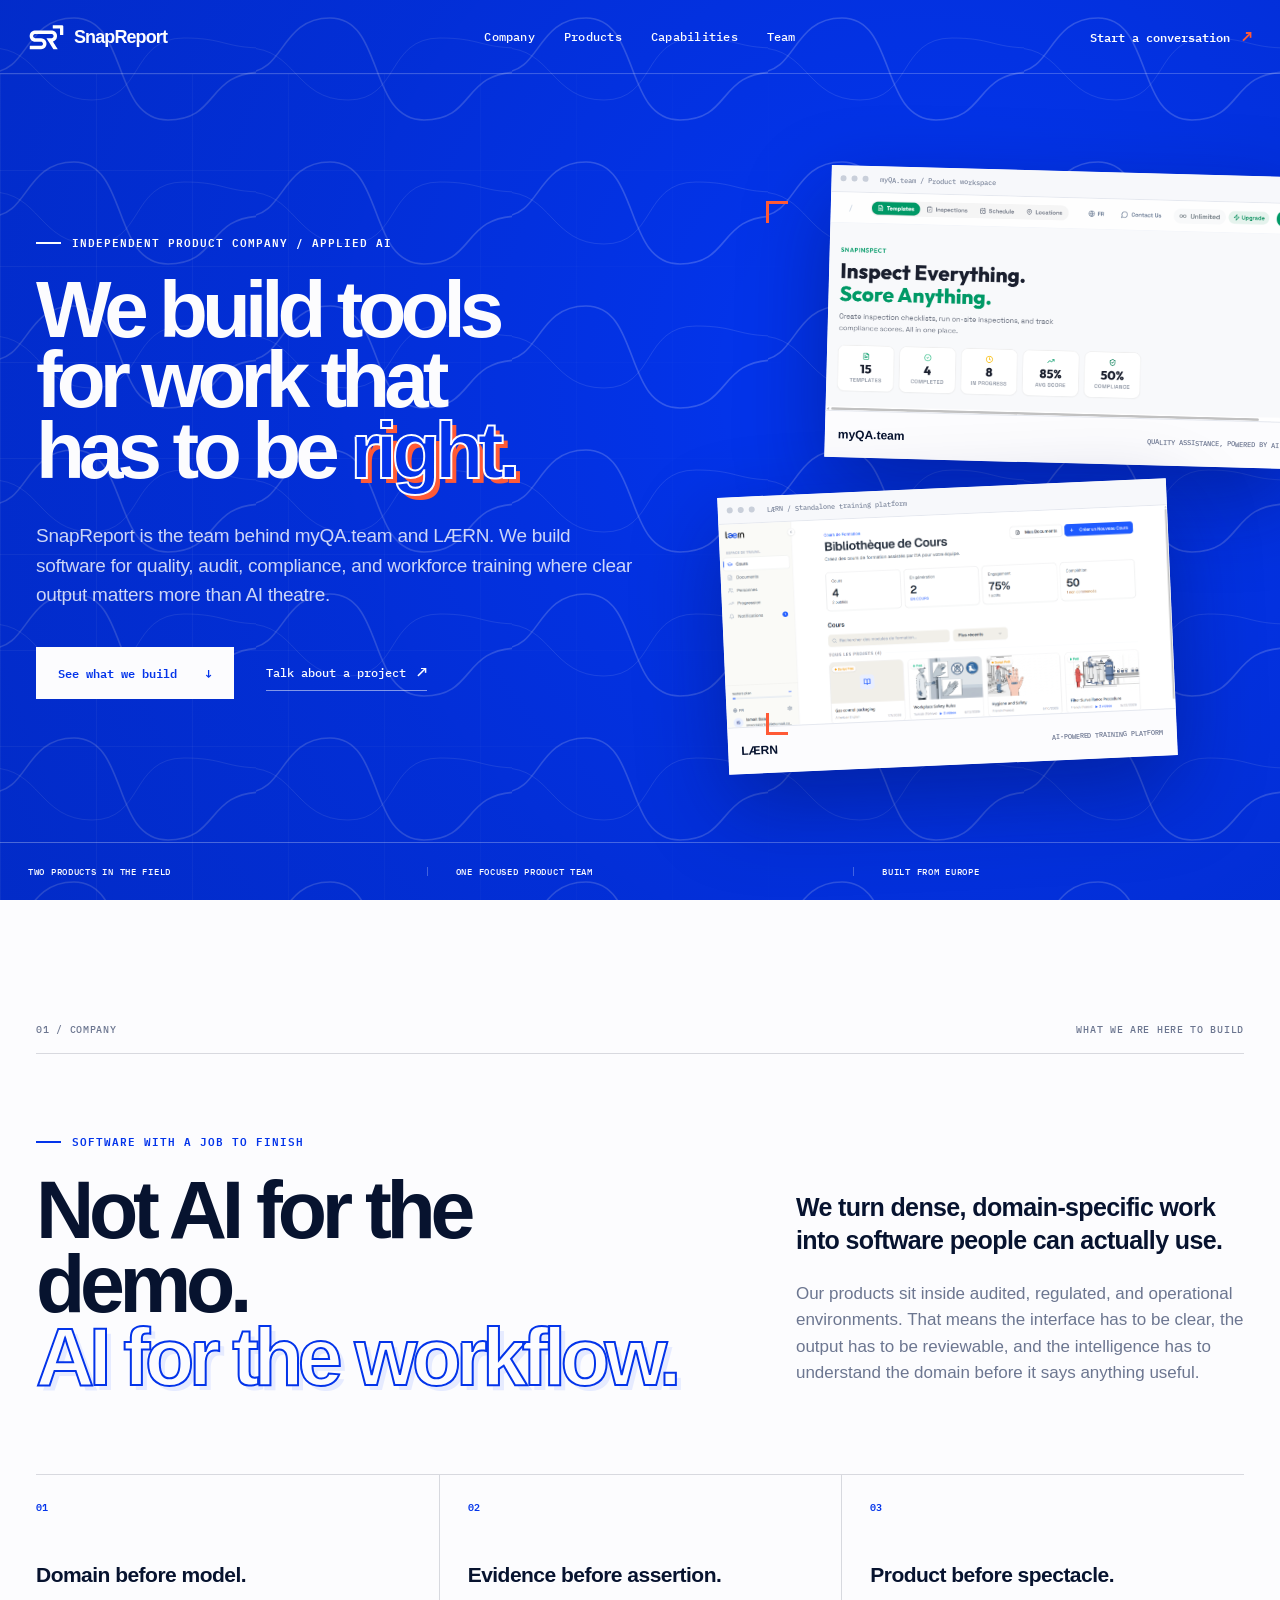
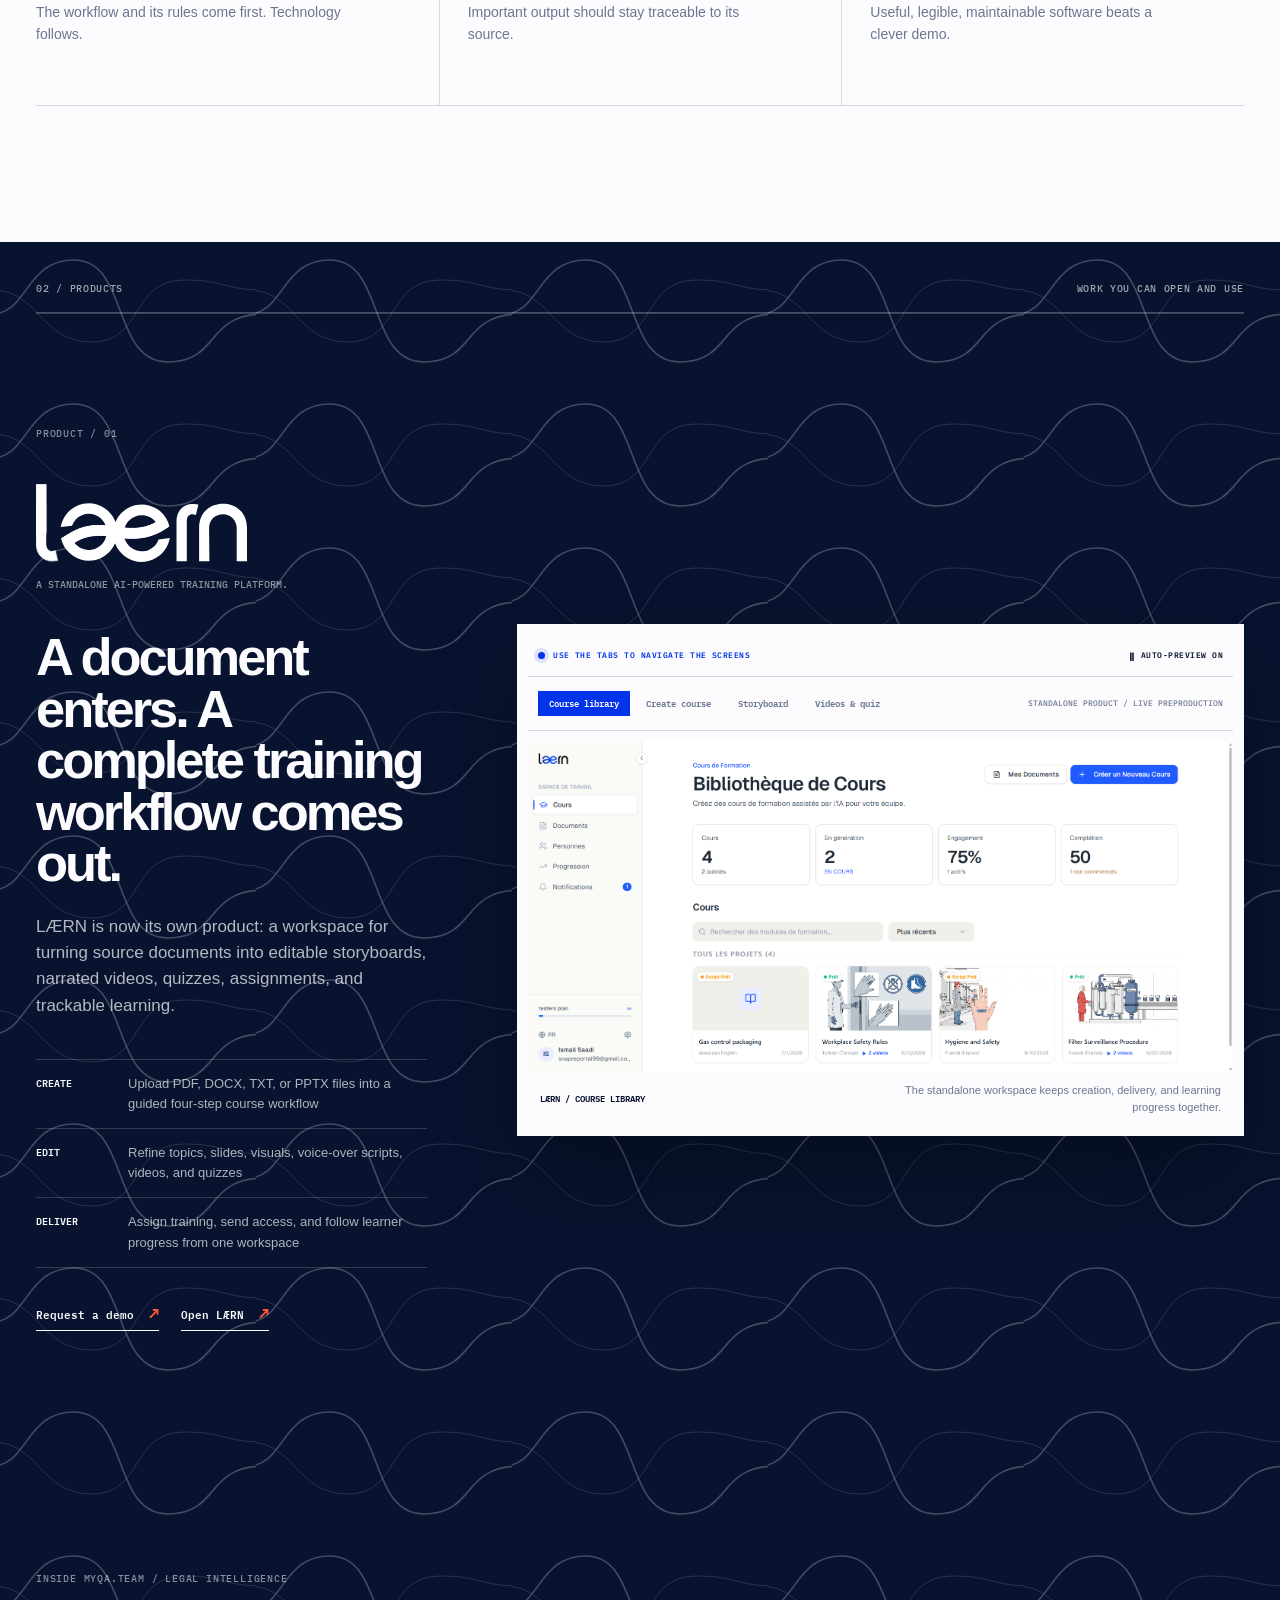
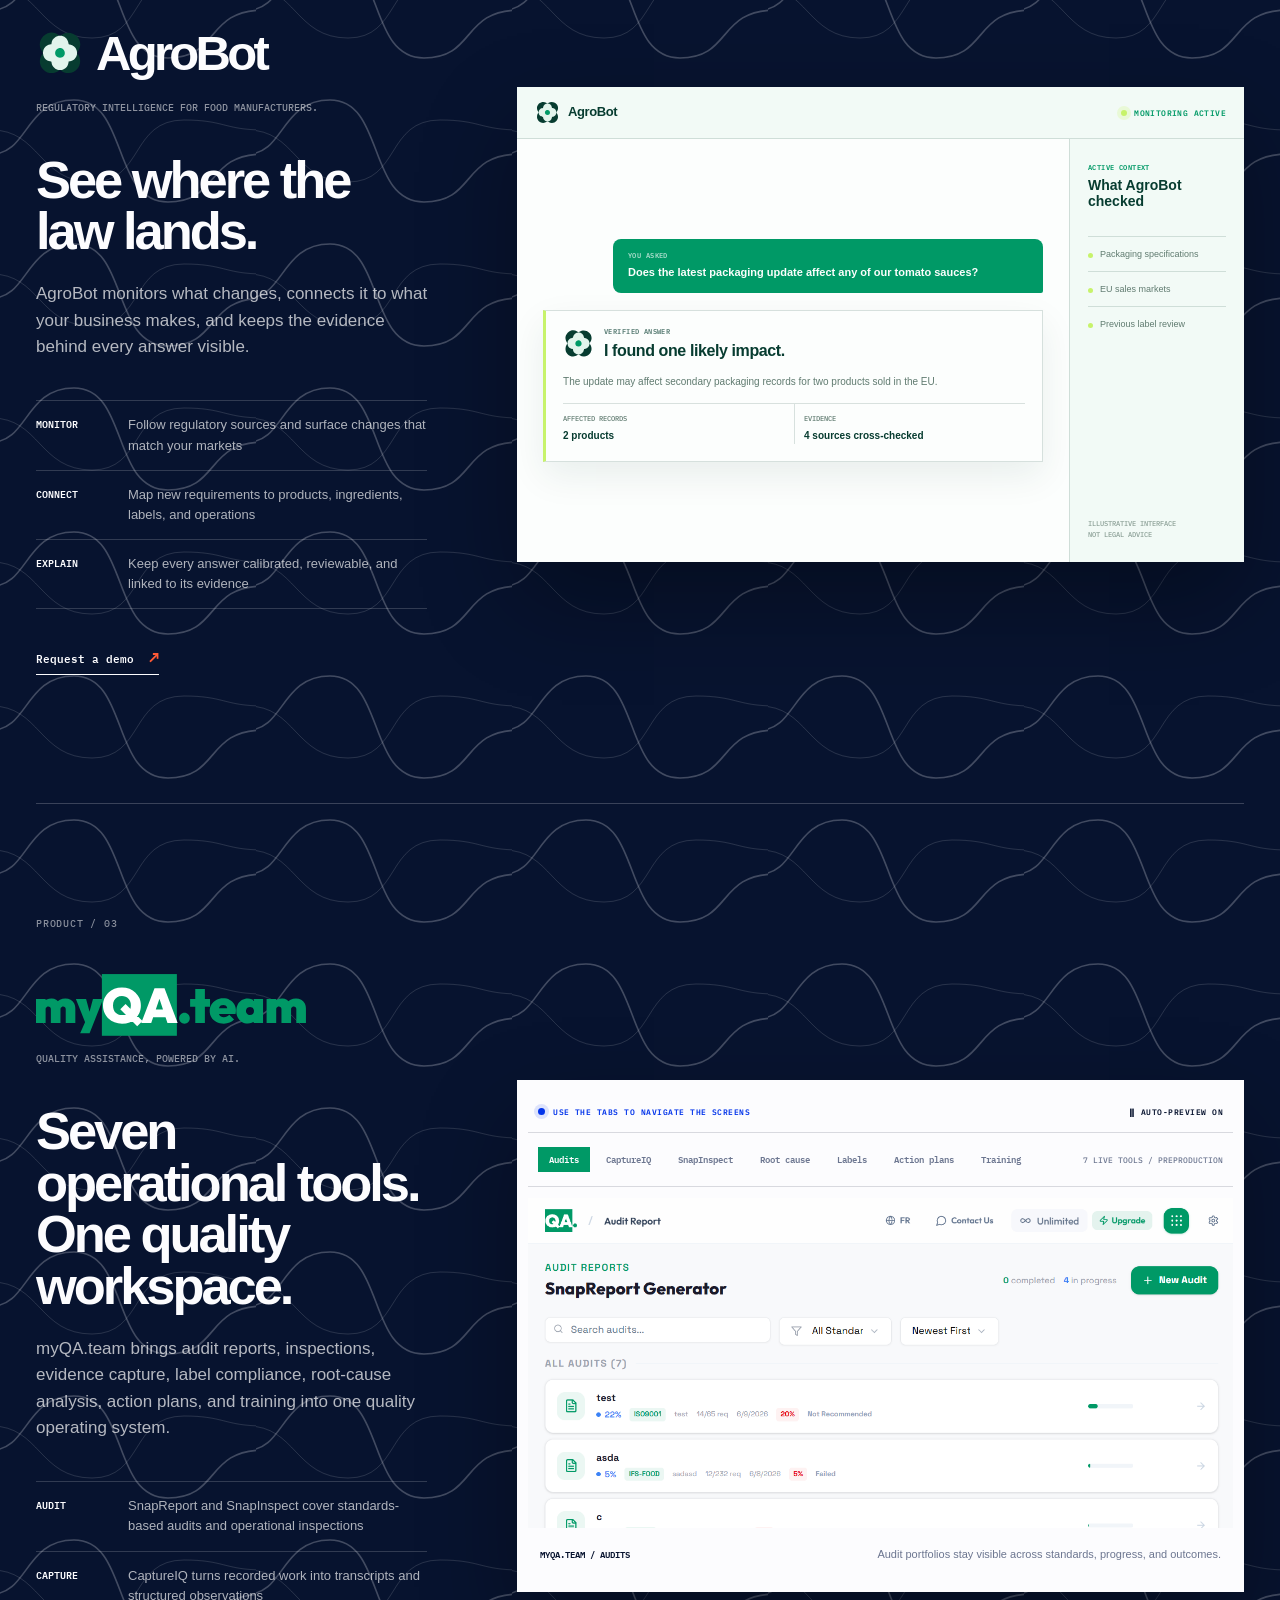
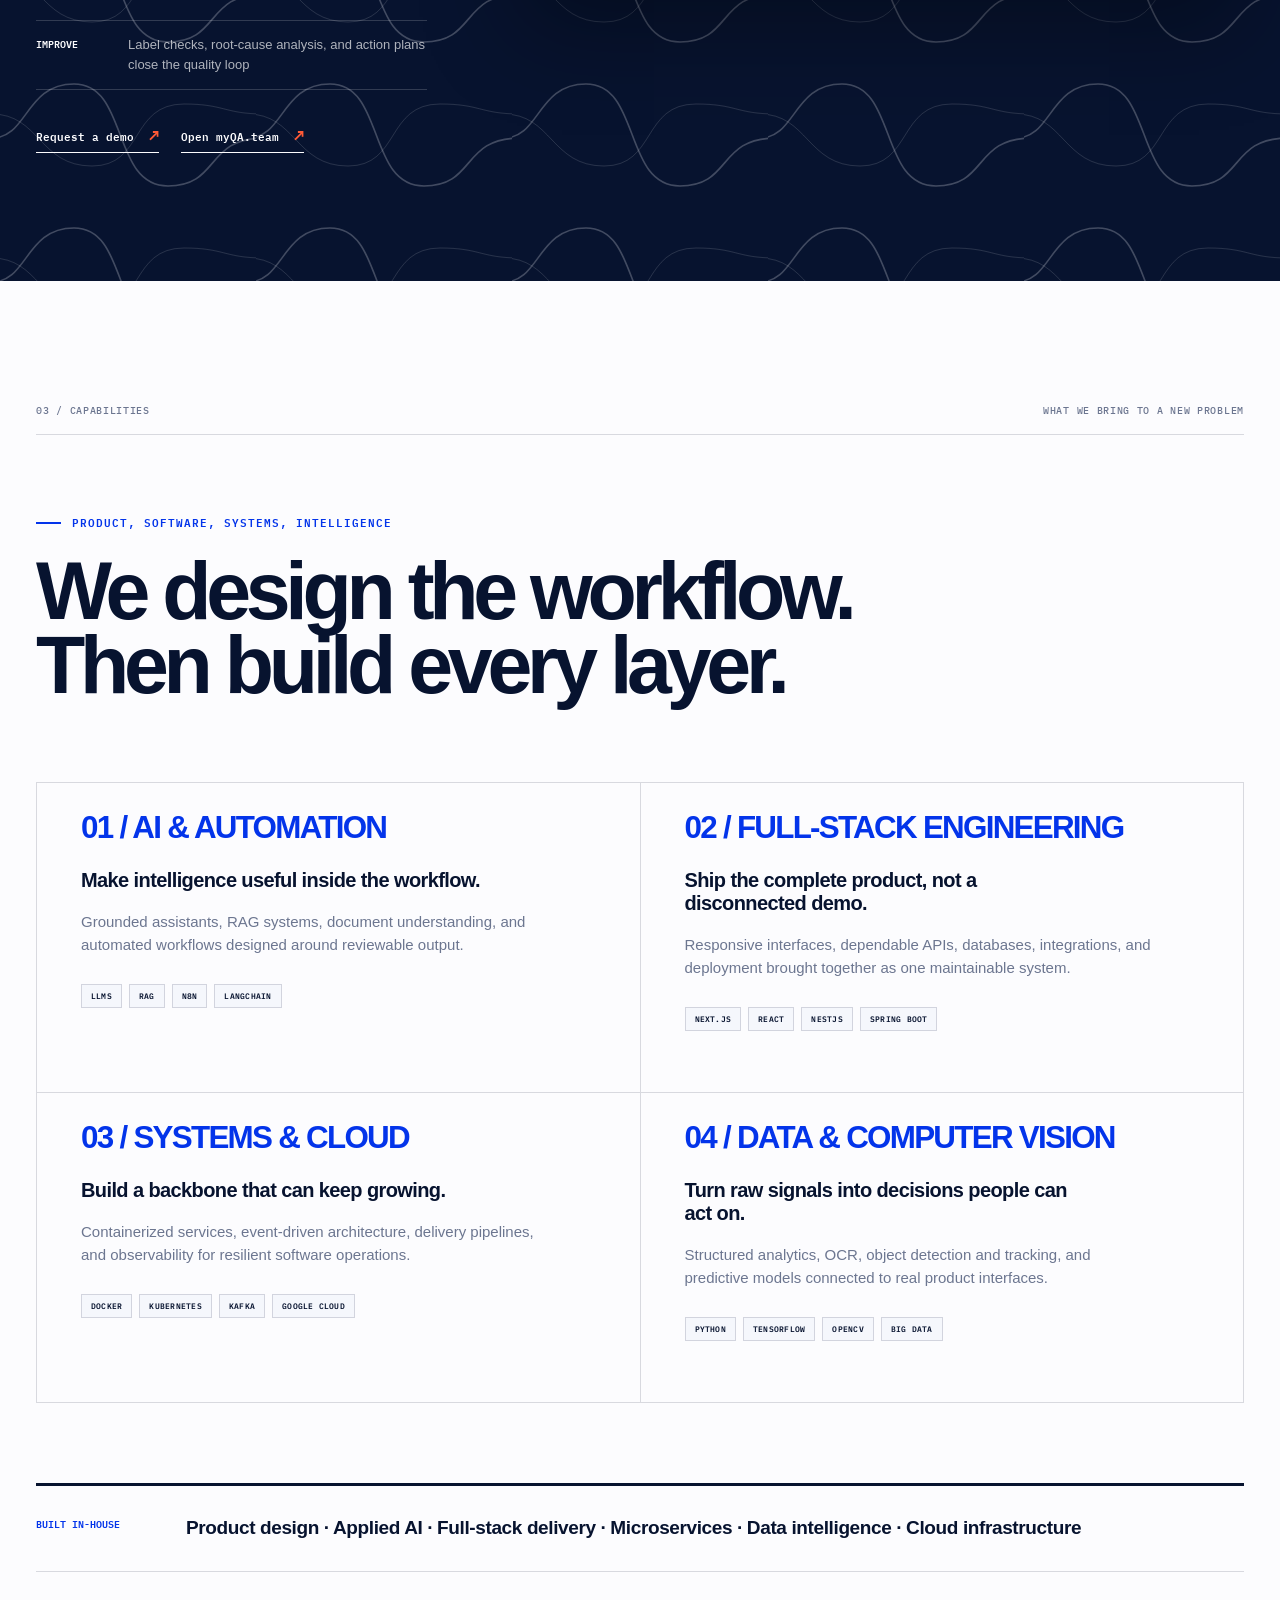
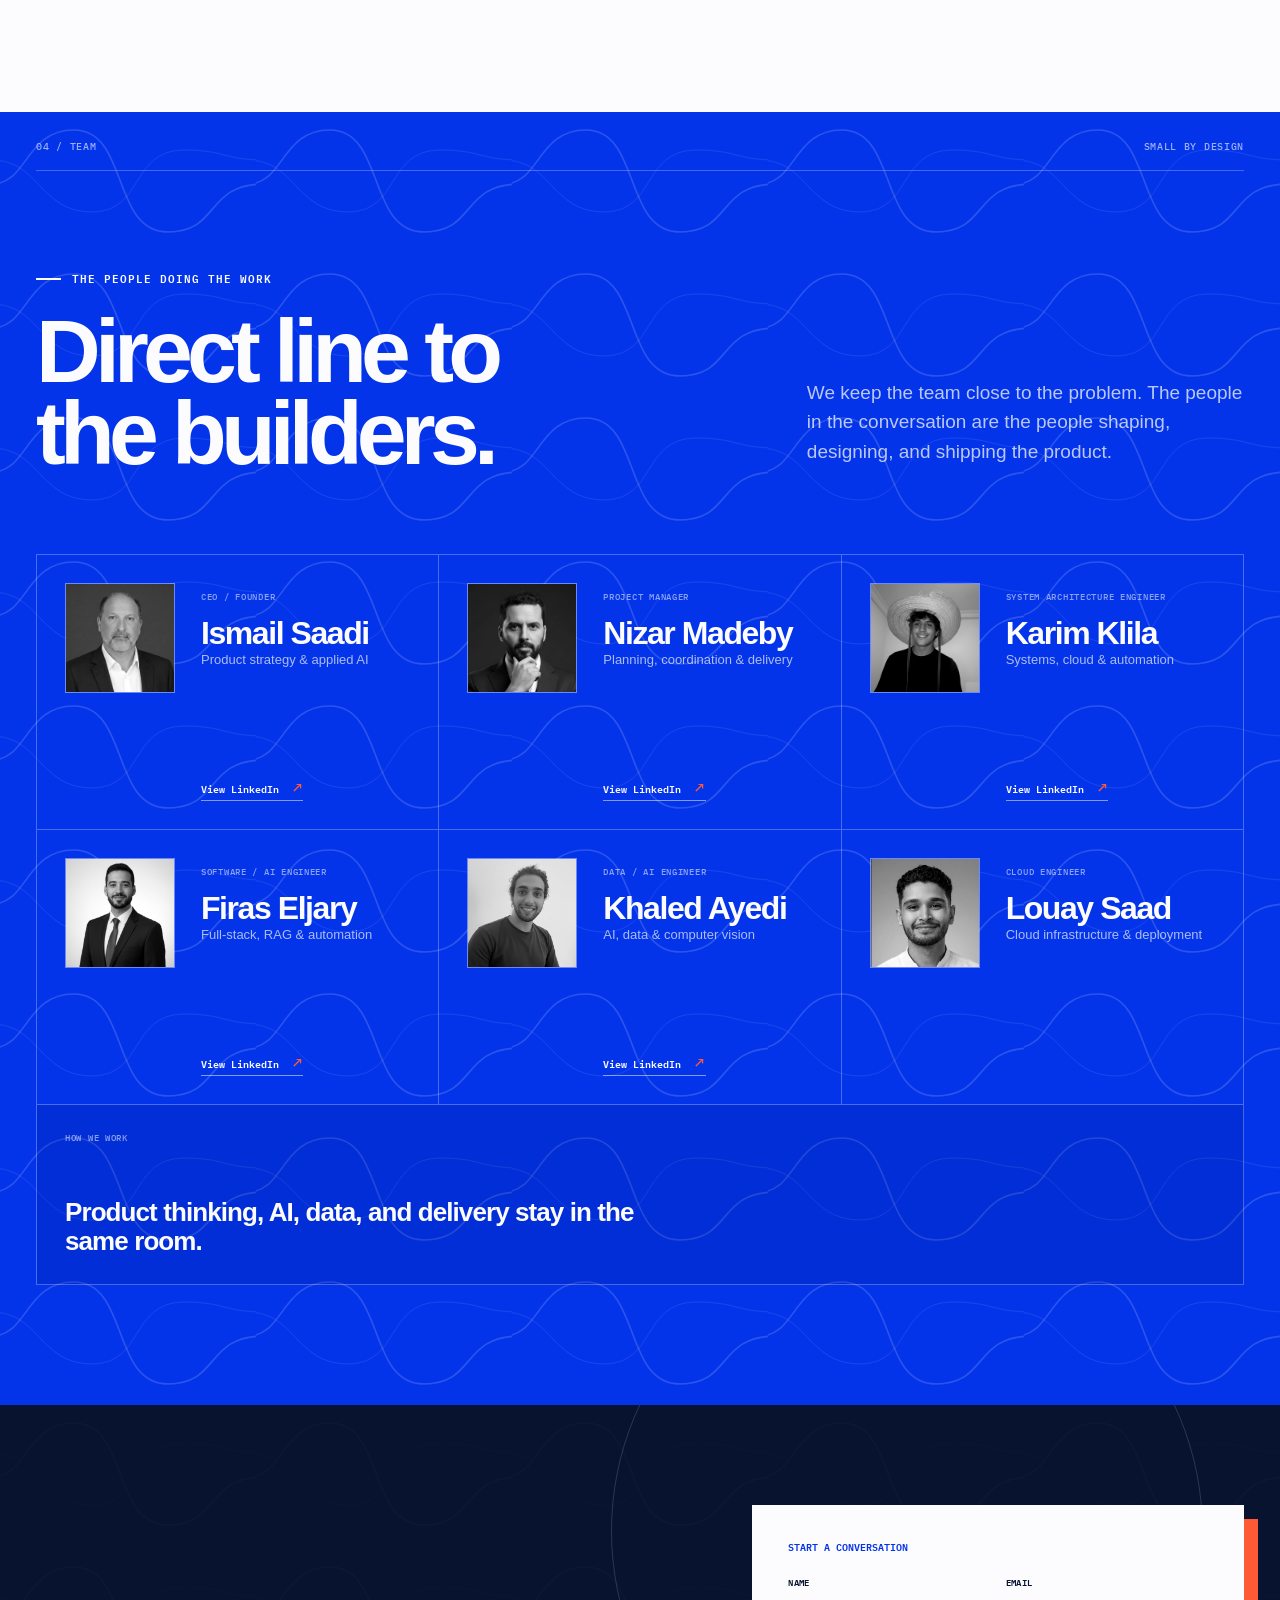
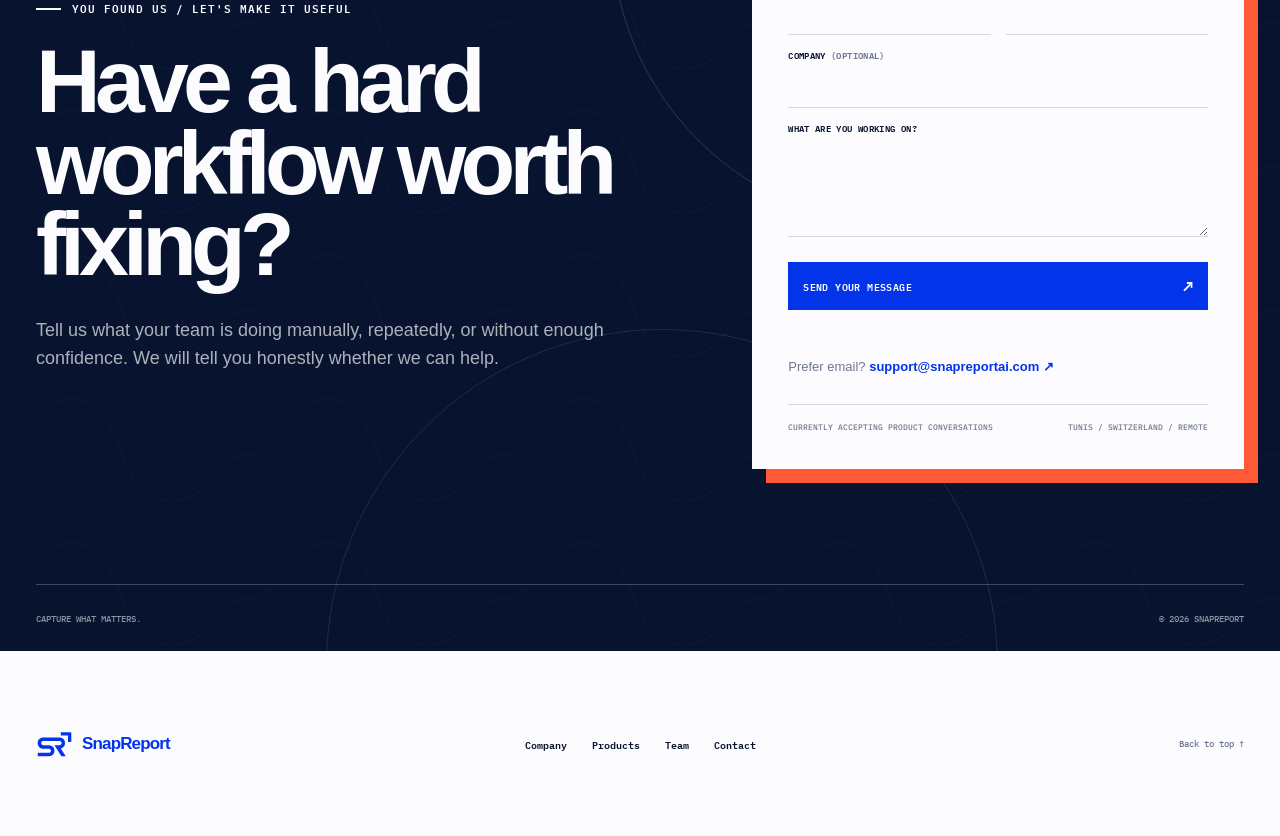
==== commit 627c335c: "Add Louay Saad to the team section Add a card for Louay Saad, Cloud Engineer, and let the "How we wo" ====
--- a/index.html
+++ b/index.html
@@ -287,6 +287,10 @@
           <div><span>Data / AI Engineer</span><h3>Khaled Ayedi</h3><p>AI, data &amp; computer vision</p></div>
           <a href="https://www.linkedin.com/in/khaled-ayedi-2900181b6/" target="_blank" rel="noreferrer">View LinkedIn <span aria-hidden="true">↗</span></a>
         </article>
+        <article data-reveal>
+          <img class="team-photo" src="assets/team/louay-saad.png" alt="Louay Saad" loading="lazy">
+          <div><span>Cloud Engineer</span><h3>Louay Saad</h3><p>Cloud infrastructure &amp; deployment</p></div>
+        </article>
         <div class="team-note" data-reveal>
           <span>How we work</span>
           <p>Product thinking, AI, data, and delivery stay in the same room.</p>
--- a/css/landing.css
+++ b/css/landing.css
@@ -823,7 +823,7 @@
 .team-grid article a { align-self: end; width: max-content; padding-bottom: 5px; border-bottom: 1px solid rgba(255,255,255,.5); font: 600 10px/1 var(--mono); }
 .team-grid article a span { margin-left: 8px; color: var(--orange); font-size: 15px; }
 
-.team-note { min-height: 180px; display: flex; flex-direction: column; justify-content: space-between; background: rgba(0,20,120,.17); }
+.team-note { grid-column: 1 / -1; min-height: 180px; display: flex; flex-direction: column; justify-content: space-between; background: rgba(0,20,120,.17); }
 .team-note p { max-width: 600px; margin: 0; font-size: 26px; font-weight: 700; line-height: 1.12; letter-spacing: -.035em; }
 
 .contact-section {
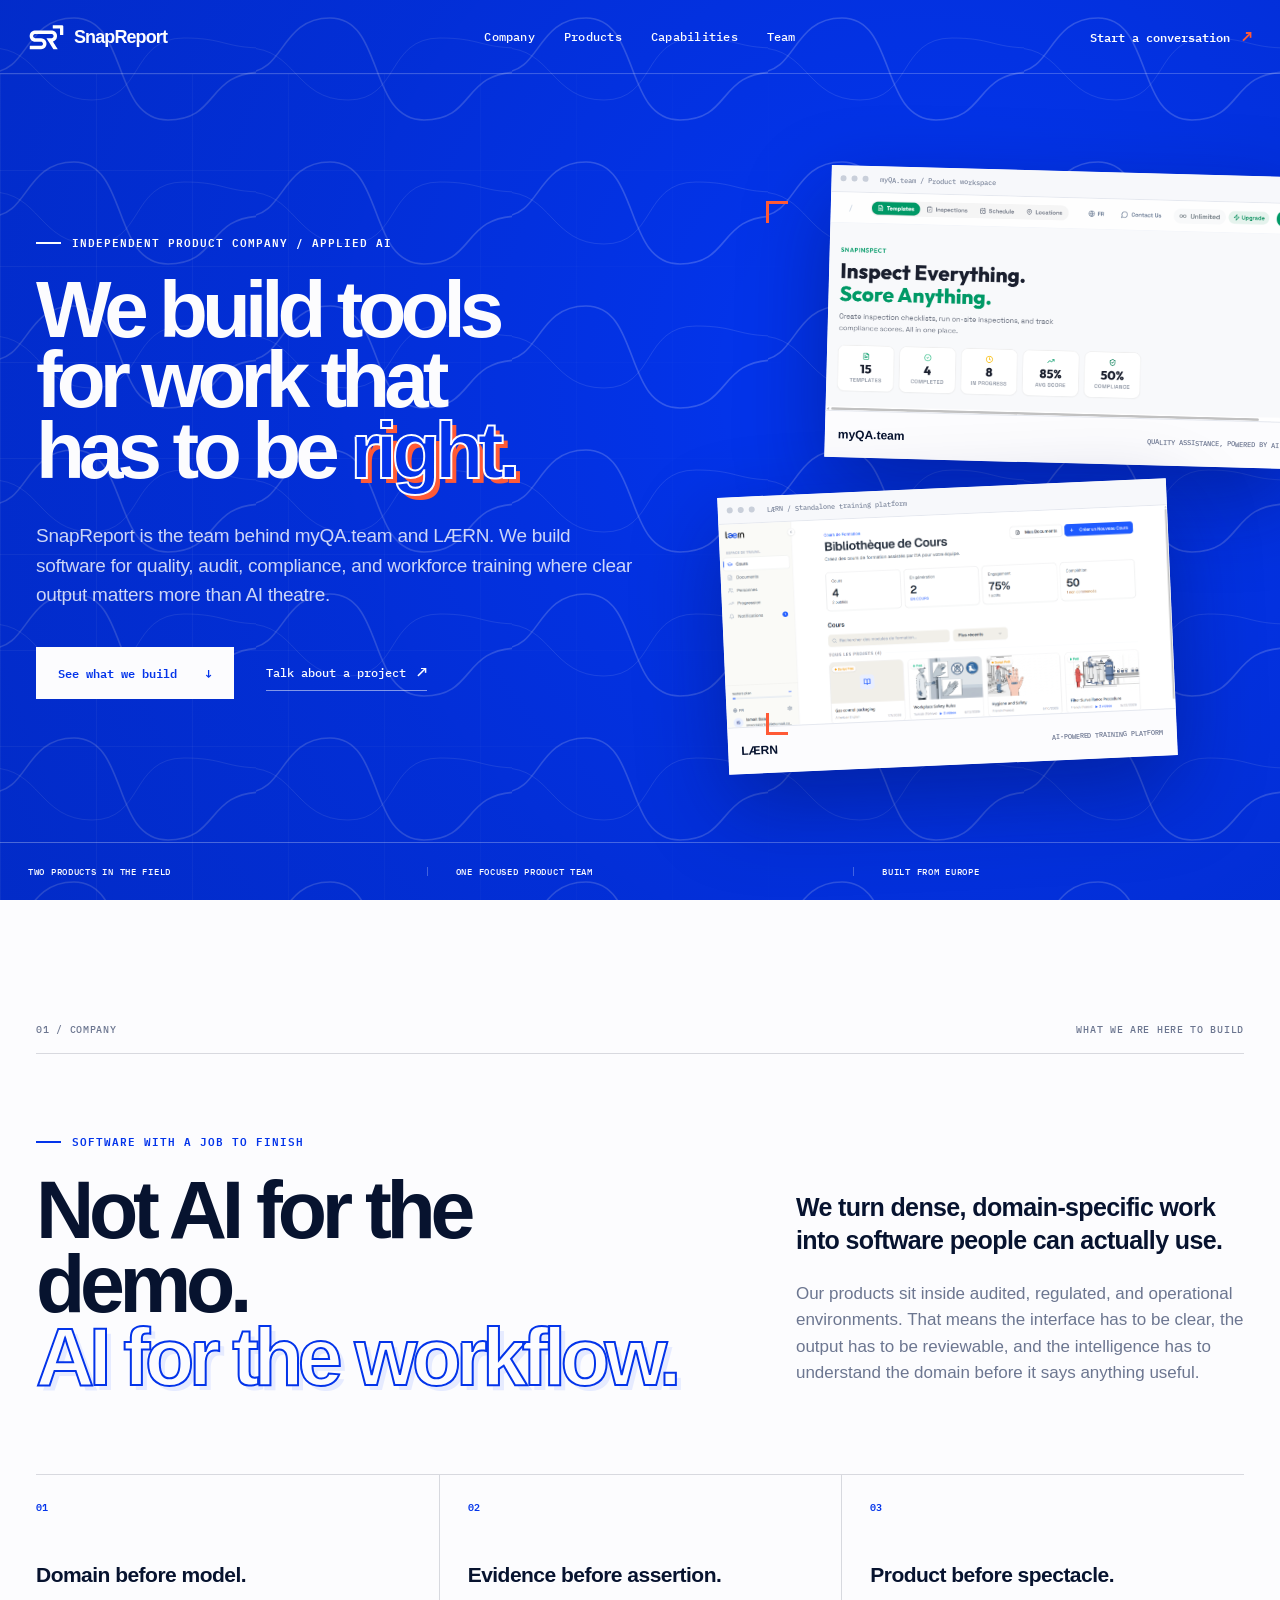
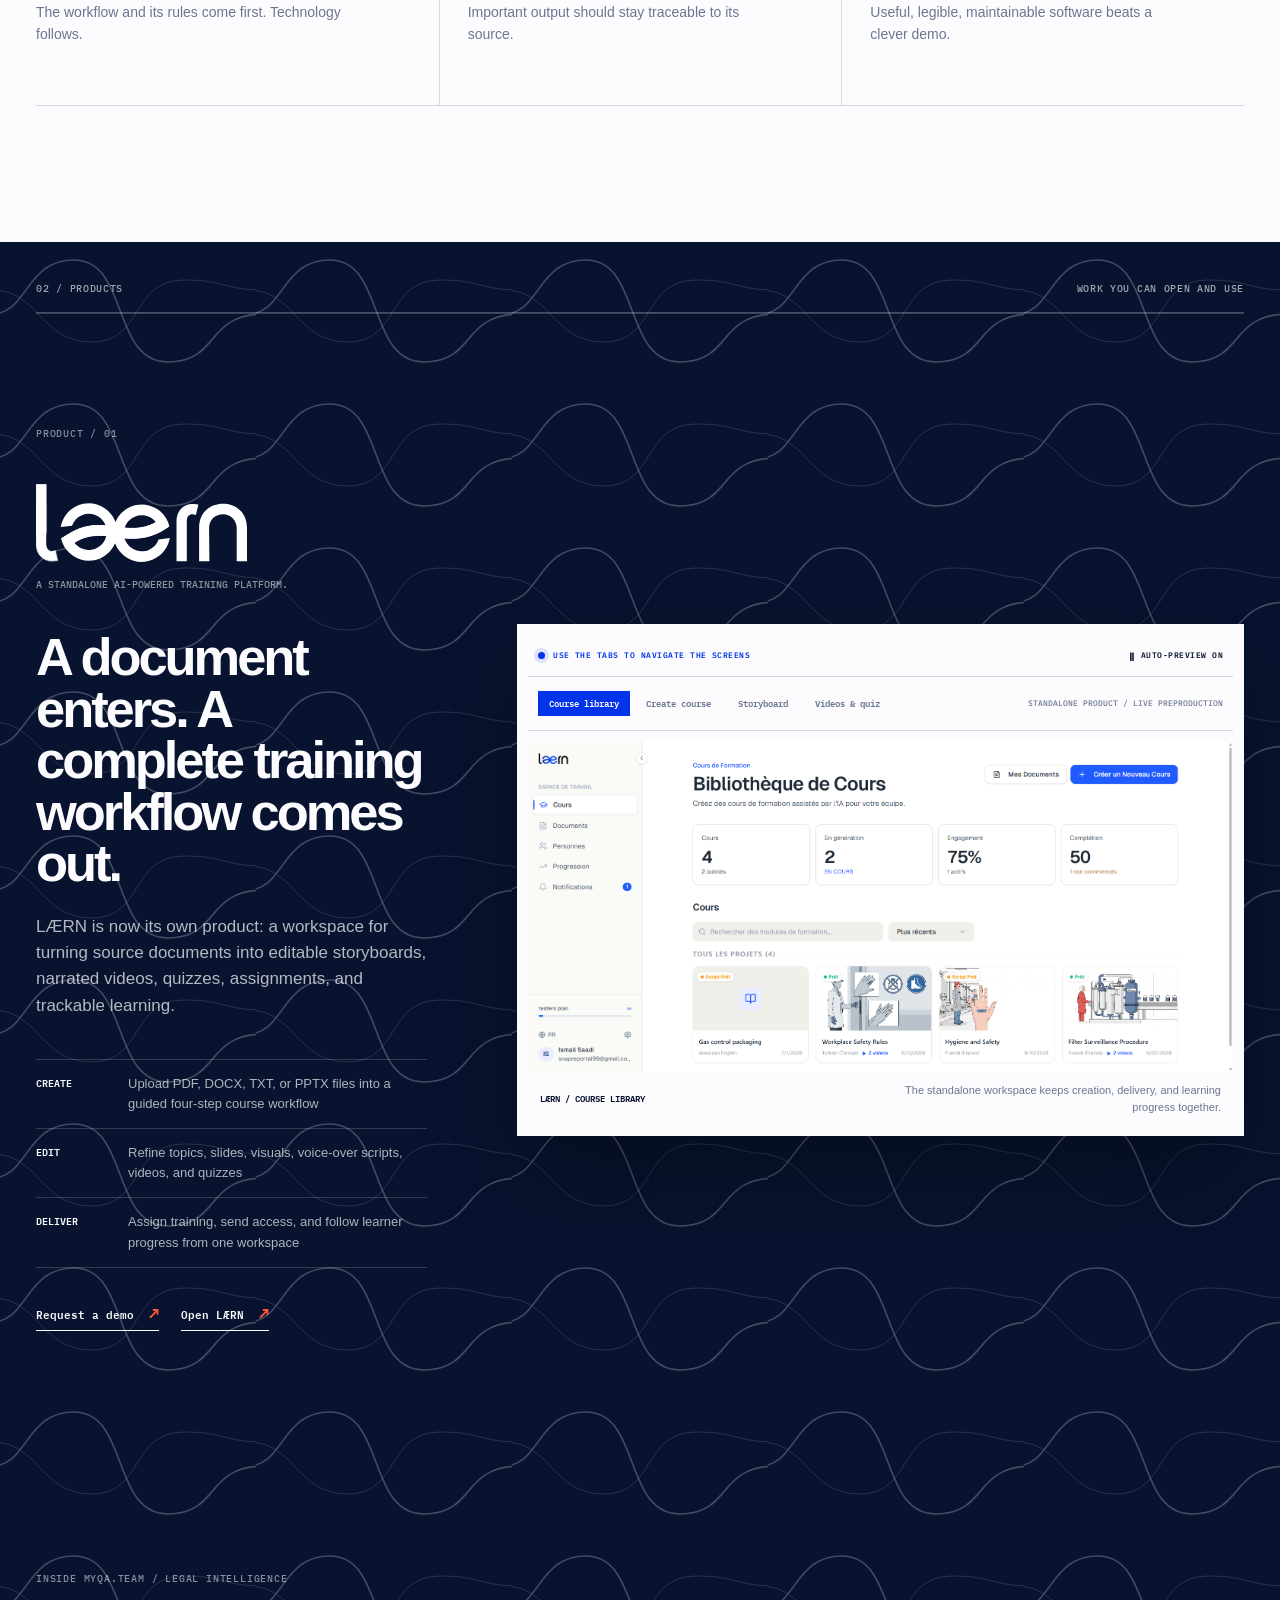
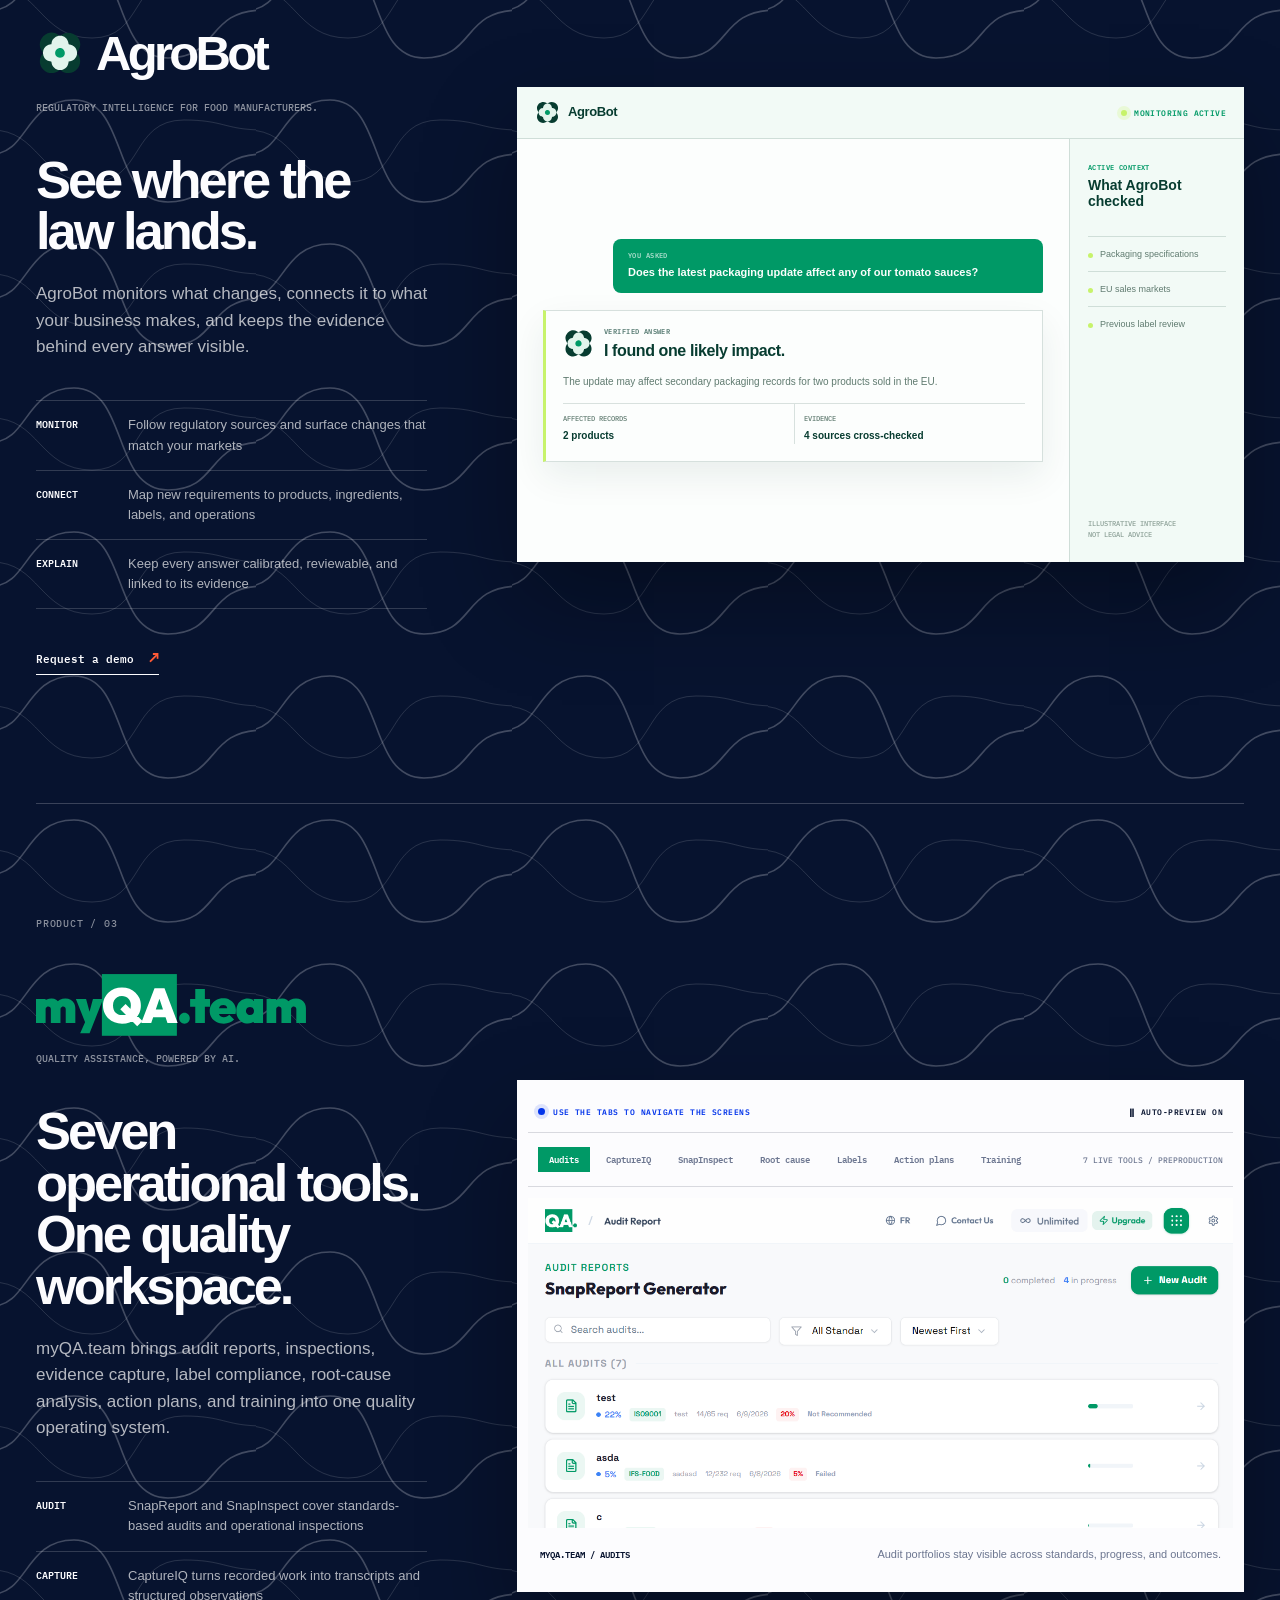
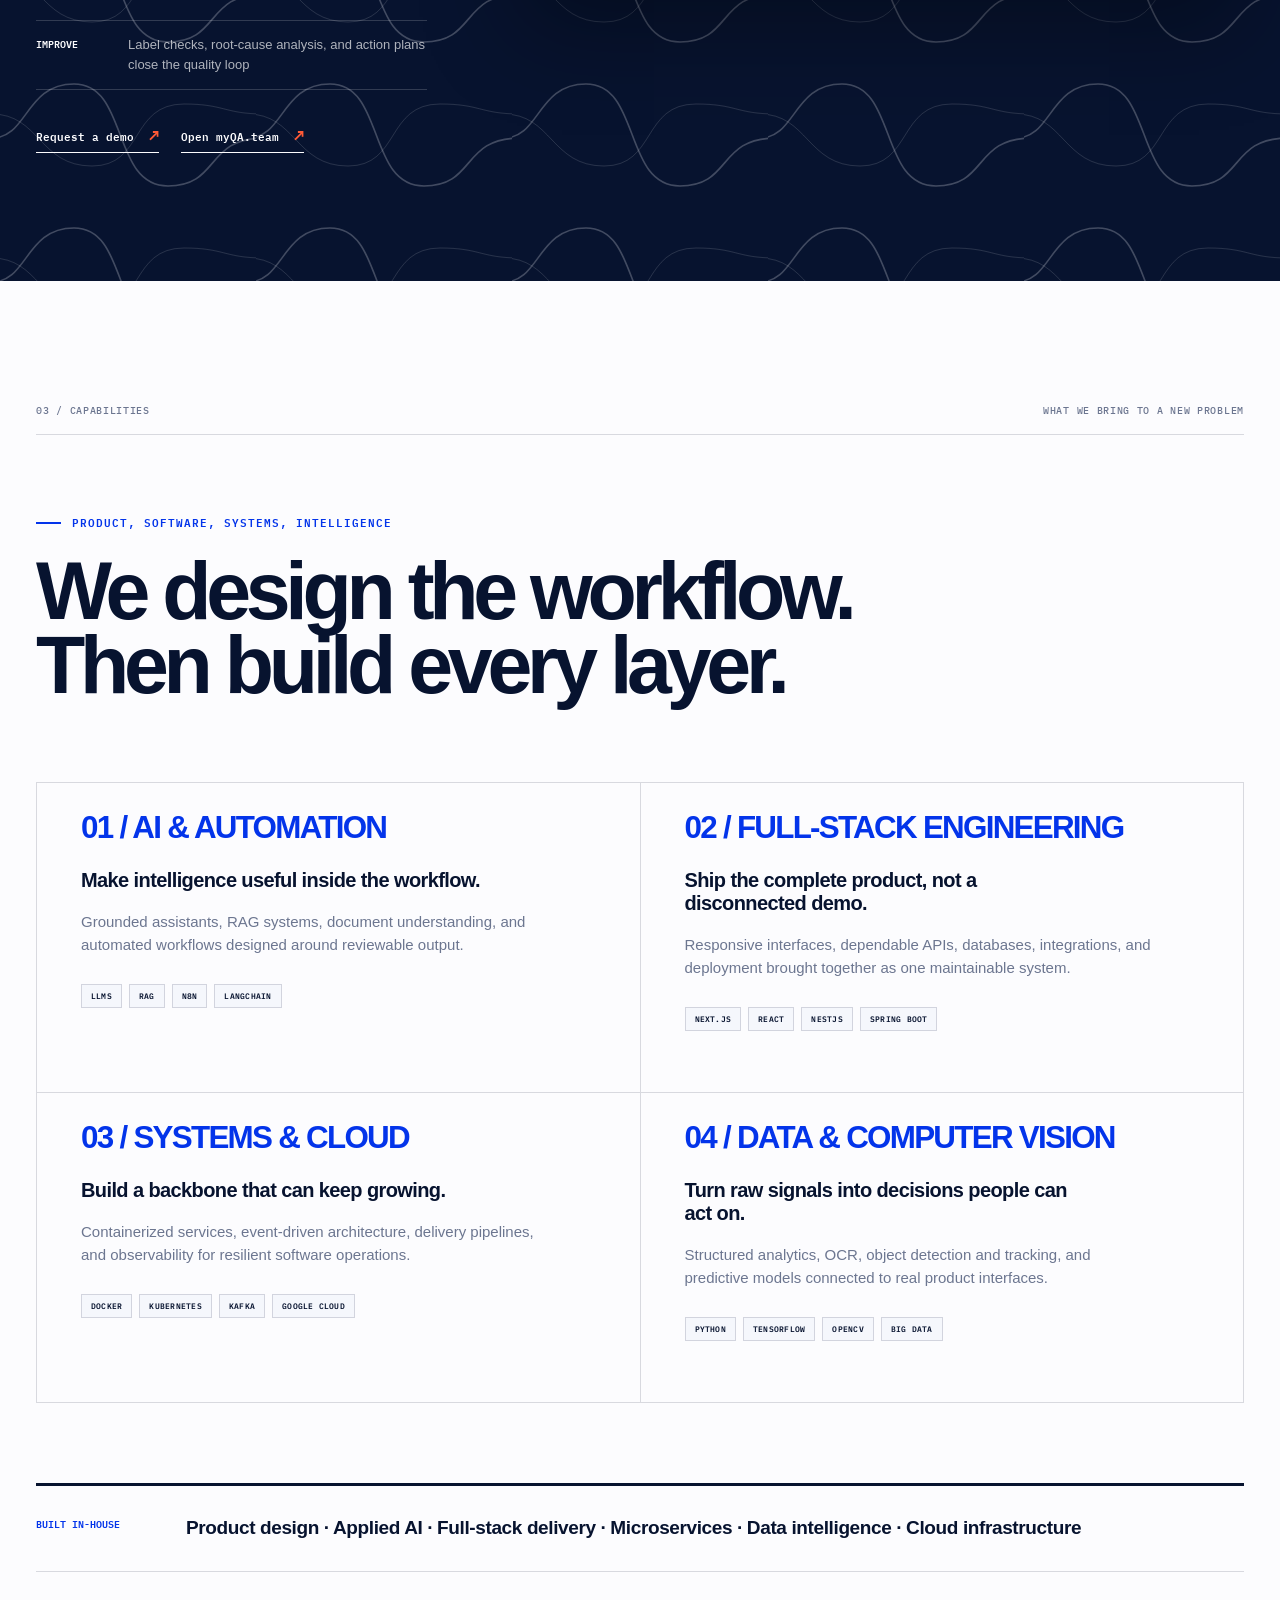
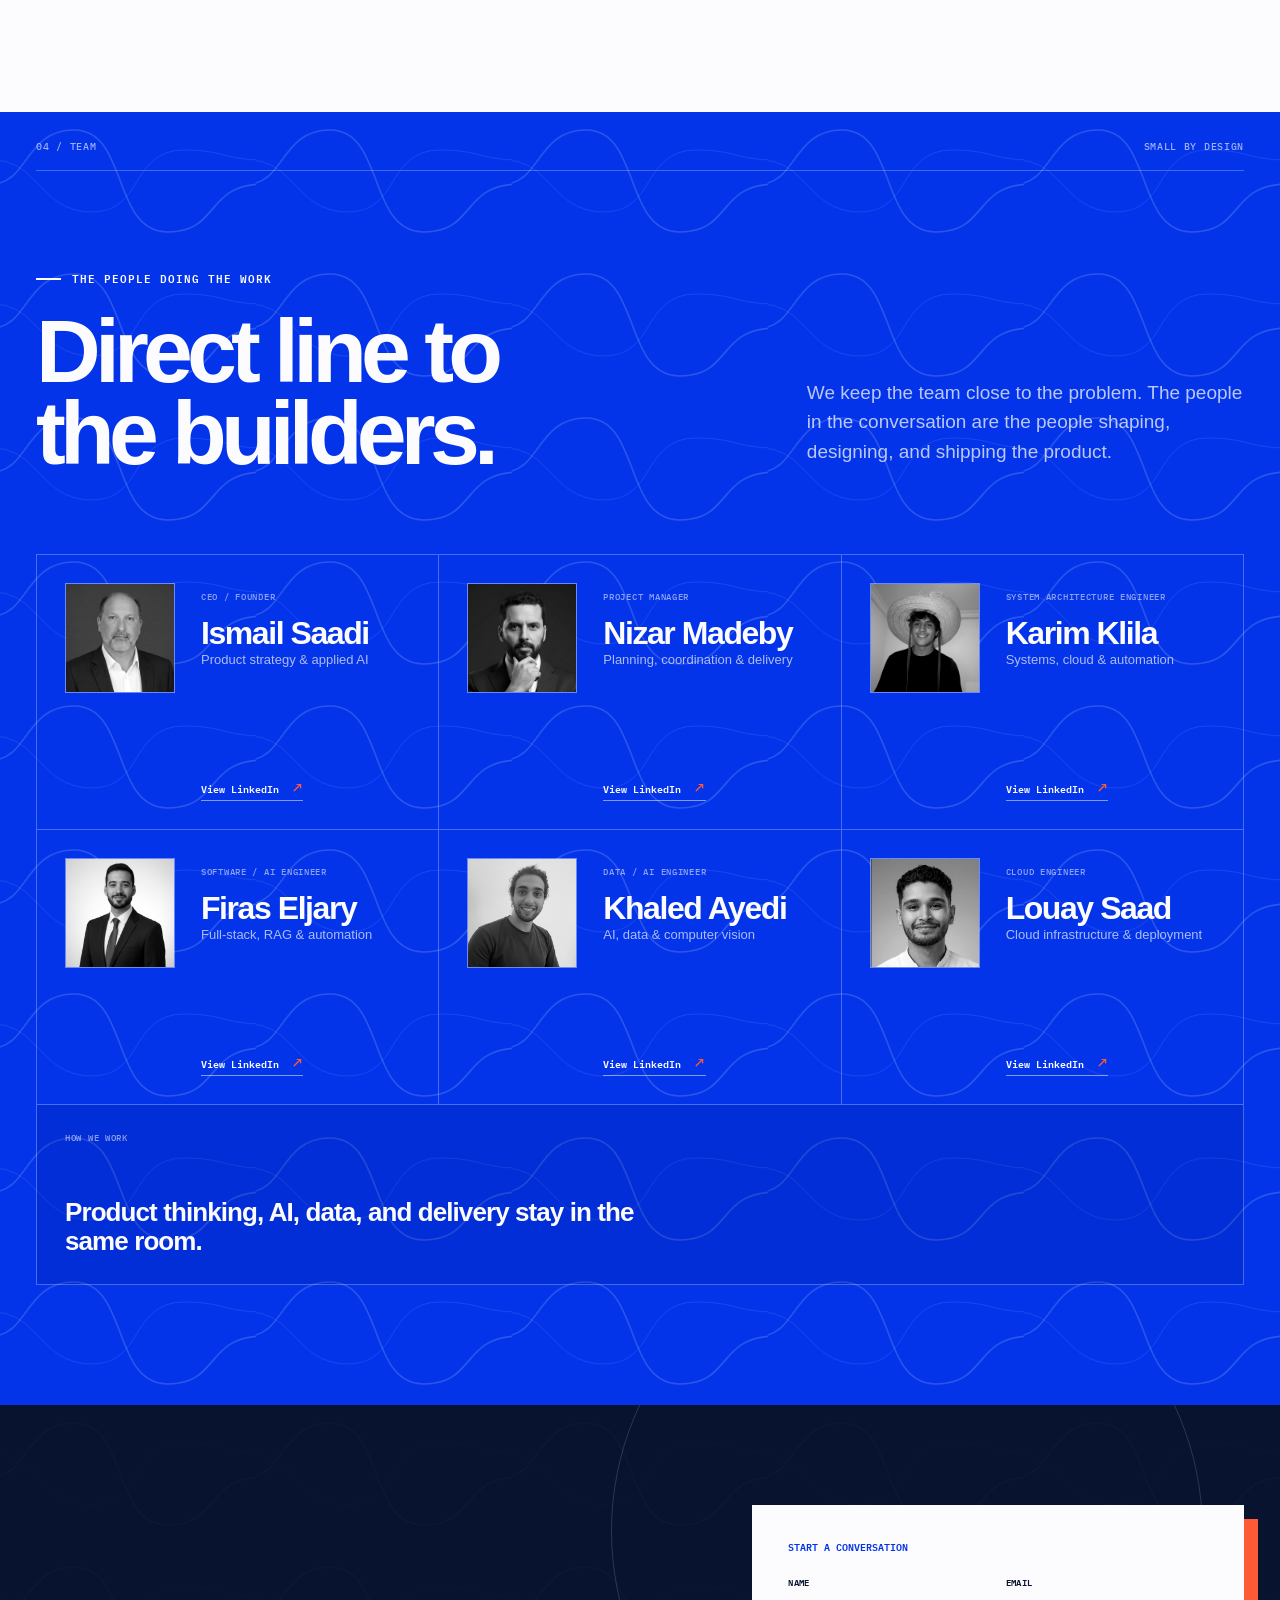
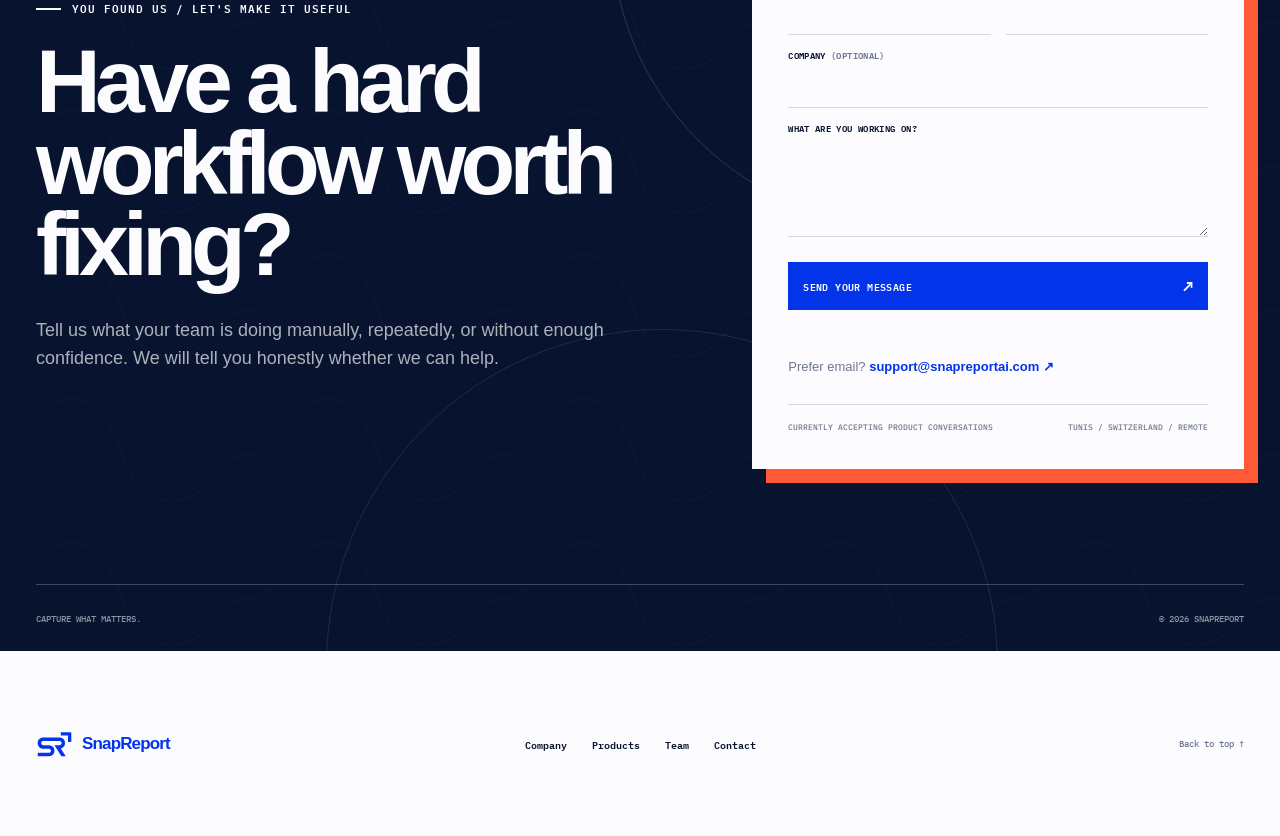
==== commit 4b0f3972: "Add LinkedIn link to Louay Saad's team card Co-Authored-By: Claude Opus 5 <noreply@anthropic.com>" ====
--- a/index.html
+++ b/index.html
@@ -290,6 +290,7 @@
         <article data-reveal>
           <img class="team-photo" src="assets/team/louay-saad.png" alt="Louay Saad" loading="lazy">
           <div><span>Cloud Engineer</span><h3>Louay Saad</h3><p>Cloud infrastructure &amp; deployment</p></div>
+          <a href="https://www.linkedin.com/in/louay-saad" target="_blank" rel="noreferrer">View LinkedIn <span aria-hidden="true">↗</span></a>
         </article>
         <div class="team-note" data-reveal>
           <span>How we work</span>
